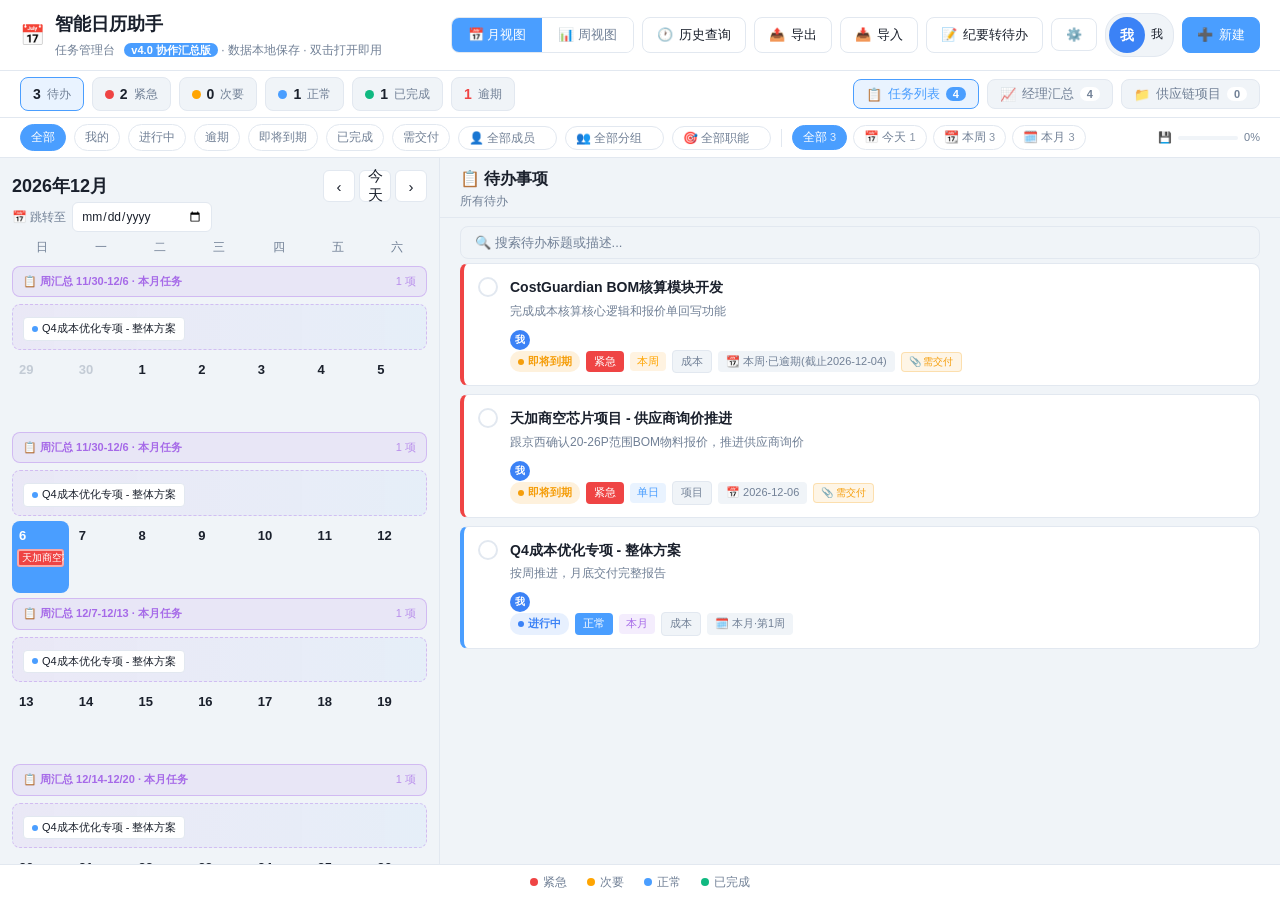
==== index.html @ a6bab7cd "deploy 20260922T053110Z" ====
<!DOCTYPE html>
<html lang="zh-CN">
<head>
<meta charset="UTF-8">
<meta name="viewport" content="width=device-width, initial-scale=1.0">
<title>智能日历助手</title>
<style>
*{margin:0;padding:0;box-sizing:border-box}
:root{
  --bg:#f0f4f8;--card:#ffffff;--border:#e2e8f0;--primary:#4a9eff;
  --text:#1a202c;--muted:#718096;
  --red:#ff4757;--yellow:#ffa502;--blue:#4a9eff;--green:#2ed573;
  --radius:8px;
}
html,body{height:100%;overflow:hidden}
body{
  font-family:-apple-system,BlinkMacSystemFont,"Segoe UI","PingFang SC","Microsoft YaHei",sans-serif;
  background:var(--bg);color:var(--text);font-size:14px;line-height:1.6;
  -webkit-font-smoothing:antialiased;
}
button{font-family:inherit;cursor:pointer;border:none;background:none;color:inherit}
input,textarea,select{font-family:inherit;font-size:14px}
::-webkit-scrollbar{width:8px;height:8px}
::-webkit-scrollbar-track{background:transparent}
::-webkit-scrollbar-thumb{background:#cbd5e0;border-radius:4px}
::-webkit-scrollbar-thumb:hover{background:#a0aec0}

/* ============ 布局 ============ */
#app{display:flex;flex-direction:column;height:100%}

/* 顶栏 */
.topbar{
  display:flex;align-items:center;justify-content:space-between;
  padding:10px 20px;background:var(--card);border-bottom:1px solid var(--border);
  flex-shrink:0;
}
.topbar-left{display:flex;align-items:center;gap:10px}
.logo{font-size:20px}
.topbar h1{font-size:18px;font-weight:600}
.topbar-sub{font-size:12px;color:var(--muted);margin-top:2px}
.topbar-actions{display:flex;gap:8px;align-items:center}
.btn{
  display:inline-flex;align-items:center;gap:6px;
  padding:8px 14px;border-radius:var(--radius);font-size:13px;font-weight:500;
  transition:all .15s;border:1px solid var(--border);background:var(--card);color:var(--text);
}
.btn:hover{border-color:var(--primary)}
.btn-primary{background:var(--primary);border-color:var(--primary);color:#fff}
.btn-primary:hover{background:#3a8eef}
.btn-danger{background:var(--red);border-color:var(--red);color:#fff}
.btn-danger:hover{background:#e63b4a}

.view-switch{display:flex;border:1px solid var(--border);border-radius:var(--radius);overflow:hidden}
.view-switch button{
  padding:8px 16px;font-size:13px;font-weight:500;
  background:var(--card);color:var(--muted);transition:all .15s;
}
.view-switch button:hover{color:var(--text)}
.view-switch button.active{background:var(--primary);color:#fff}

/* 统计面板 - 紧凑 */
.stats{
  display:flex;gap:8px;padding:6px 20px;background:var(--card);
  border-bottom:1px solid var(--border);flex-shrink:0;flex-wrap:wrap;align-items:center;
}
.stat-item{
  display:inline-flex;align-items:center;gap:6px;padding:5px 12px;
  border-radius:var(--radius);background:var(--bg);border:1px solid var(--border);
  font-size:13px;cursor:pointer;transition:all .15s;white-space:nowrap;
}
.stat-item:hover{border-color:var(--primary);background:rgba(74,158,255,.06)}
.stat-item.active{border-color:var(--primary);background:rgba(74,158,255,.12)}
.stat-dot{width:9px;height:9px;border-radius:50%;flex-shrink:0}
.stat-num{font-weight:700;font-size:14px}
.stat-label{color:var(--muted);font-size:12px}

/* 主体 */
.main{display:flex;flex:1;overflow:hidden}

/* 日历区域 */
.calendar-panel{
  width:440px;flex-shrink:0;padding:12px;
  border-right:1px solid var(--border);overflow-y:auto;
  display:flex;flex-direction:column;gap:10px;
}
.cal-header{display:flex;align-items:center;justify-content:space-between;gap:8px}
.cal-title{font-size:18px;font-weight:600}
.cal-nav{display:flex;gap:4px}
.cal-nav button{
  width:32px;height:32px;border-radius:6px;border:1px solid var(--border);
  background:var(--card);color:var(--text);font-size:15px;
  display:flex;align-items:center;justify-content:center;transition:all .15s;
}
.cal-nav button:hover{border-color:var(--primary);color:var(--primary)}
.cal-today-btn{
  padding:0 12px;height:32px;border-radius:6px;border:1px solid var(--border);
  background:var(--card);font-size:12px;color:var(--muted);transition:all .15s;
}
.cal-today-btn:hover{border-color:var(--primary);color:var(--primary)}
.cal-jump{display:flex;align-items:center;gap:6px}
.cal-jump-label{font-size:12px;color:var(--muted);white-space:nowrap}
.cal-jump input{
  width:140px;padding:6px 8px;border-radius:6px;border:1px solid var(--border);
  background:var(--card);color:var(--text);font-size:12px;
}
.cal-jump input:focus{outline:none;border-color:var(--primary)}

/* 月历 */
.cal-weekdays{display:grid;grid-template-columns:repeat(7,1fr);text-align:center}
.cal-weekday{padding:6px 0;font-size:12px;color:var(--muted);font-weight:500}
.cal-grid{display:grid;grid-template-columns:repeat(7,1fr);gap:3px}
.cal-day{
  min-height:72px;display:flex;flex-direction:column;
  border-radius:8px;cursor:pointer;transition:all .15s;
  font-size:13px;border:2px solid transparent;overflow:hidden;
  padding:3px;
}
.cal-day:hover{background:rgba(74,158,255,.08)}
.cal-day.today{background:var(--primary);color:#fff;font-weight:700}
.cal-day.selected{border-color:var(--primary)}
.cal-day.other-month{color:var(--muted);opacity:.35}
.cal-day-header{display:flex;align-items:center;justify-content:space-between;padding:0 2px 2px}
.cal-day-num{font-size:13px;font-weight:600}
.cal-day-todos{display:flex;flex-direction:column;gap:2px;overflow:hidden}
.cal-day-todo-item{
  display:flex;align-items:center;gap:3px;padding:1px 5px;
  border-radius:3px;font-size:10px;font-weight:500;color:#fff;
  white-space:nowrap;overflow:hidden;text-overflow:ellipsis;
  cursor:grab;transition:all .12s;
}
.cal-day-todo-item:hover{filter:brightness(1.1);transform:scale(1.02)}
.cal-day-todo-item.dragging{opacity:.4}
.cal-day-todo-item.selected{outline:2px solid #fff;outline-offset:-1px;box-shadow:0 0 0 2px var(--primary)}
.cal-day-todo-item.done{opacity:.65;text-decoration:line-through}
.cal-day-more{
  font-size:10px;color:var(--muted);padding:0 4px;
}
.cal-day:not(.other-month) .cal-day-todo-item{color:#fff}
.cal-day.today .cal-day-todo-item{box-shadow:inset 0 0 0 2px rgba(255,255,255,.55)}
.cal-day.today .cal-day-more{color:rgba(255,255,255,.8)}

/* 拖拽目标高亮 */
.cal-day.drag-over{background:rgba(74,158,255,.2);border-color:var(--primary)}
.week-day-row.drag-over{border-color:var(--primary);background:rgba(74,158,255,.1)}

.cal-legend{
  display:flex;justify-content:center;gap:14px;padding:6px 0;
  font-size:12px;color:var(--muted);flex-wrap:wrap;
}
.cal-legend span{display:flex;align-items:center;gap:4px}
.cal-legend i{width:8px;height:8px;border-radius:50%;display:inline-block}

/* 周视图 */
.week-grid{display:flex;flex-direction:column;gap:6px}
.week-day-row{
  display:flex;gap:8px;padding:8px 10px;border-radius:8px;
  border:1px solid var(--border);background:var(--card);cursor:pointer;
  transition:all .15s;
}
.week-day-row:hover{border-color:var(--primary)}
.week-day-row.today{border-color:var(--primary);background:rgba(74,158,255,.06)}
.week-day-row.selected{border-color:var(--primary);background:rgba(74,158,255,.1)}
.week-day-label{
  width:64px;flex-shrink:0;display:flex;flex-direction:column;align-items:center;
  justify-content:center;border-right:1px solid var(--border);padding-right:8px;
}
.week-day-name{font-size:12px;color:var(--muted)}
.week-day-num{font-size:20px;font-weight:700;margin-top:2px}
.week-day-row.today .week-day-num{color:var(--primary)}
.week-day-todos{flex:1;display:flex;flex-wrap:wrap;gap:4px;align-items:flex-start}
.week-todo-pill{
  display:inline-flex;align-items:center;gap:4px;padding:3px 8px;
  border-radius:4px;font-size:11px;font-weight:500;color:#fff;
  max-width:220px;overflow:hidden;text-overflow:ellipsis;white-space:nowrap;
  cursor:grab;transition:all .12s;
}
.week-todo-pill:hover{filter:brightness(1.1)}
.week-todo-pill.dragging{opacity:.4}
.week-todo-pill.selected{outline:2px solid var(--primary);outline-offset:2px}
.week-todo-pill.done{opacity:.65;text-decoration:line-through}
.week-day-empty{font-size:12px;color:var(--muted);opacity:.5}

/* 待办列表区域 */
.todo-panel{flex:1;display:flex;flex-direction:column;overflow:hidden;min-width:0}
.todo-header{
  display:flex;align-items:center;justify-content:space-between;
  padding:8px 20px 6px;border-bottom:1px solid var(--border);flex-shrink:0;
  flex-wrap:wrap;gap:6px;
}
.todo-header h2{font-size:16px;font-weight:600;margin:0}
.todo-header-sub{font-size:12px;color:var(--muted)}
.search-box{
  width:100%;padding:8px 14px;border-radius:var(--radius);
  background:var(--bg);border:1px solid var(--border);color:var(--text);
  font-size:13px;box-sizing:border-box;
}
.search-box:focus{outline:none;border-color:var(--primary);box-shadow:0 0 0 3px rgba(74,158,255,.12)}
.search-box::placeholder{color:var(--muted)}
.filters{display:flex;gap:6px;flex-wrap:wrap;margin-bottom:10px}
.filter-tag{
  padding:5px 12px;border-radius:9999px;font-size:12px;font-weight:500;
  border:1px solid var(--border);background:var(--card);color:var(--muted);
  transition:all .15s;white-space:nowrap;cursor:pointer;
}
.filter-tag:hover{border-color:var(--primary);color:var(--text)}
.filter-tag.active{background:var(--primary);border-color:var(--primary);color:#fff}
.filter-tag .count{margin-left:4px;opacity:.8}

.todo-list{flex:1;overflow-y:auto;padding:0 20px 16px;display:flex;flex-direction:column;gap:8px}
.todo-item{
  display:flex;align-items:flex-start;gap:12px;padding:12px 14px;
  border-radius:var(--radius);background:var(--card);
  border:1px solid var(--border);border-left-width:4px;
  transition:all .15s;cursor:pointer;
}
.todo-item:hover{border-color:var(--primary)}
.todo-item.highlighted{background:rgba(74,158,255,.08);border-color:var(--primary);box-shadow:0 2px 8px rgba(74,158,255,.15)}
.todo-item.done{opacity:.6}
.todo-item.done .todo-title{text-decoration:line-through;color:var(--muted)}
.todo-checkbox{
  width:20px;height:20px;border-radius:50%;border:2px solid var(--border);
  flex-shrink:0;margin-top:1px;display:flex;align-items:center;justify-content:center;
  transition:all .15s;cursor:pointer;
}
.todo-checkbox:hover{border-color:var(--primary)}
.todo-checkbox.checked{background:var(--green);border-color:var(--green)}
.todo-checkbox.checked::after{content:"✓";color:#fff;font-size:12px;font-weight:700}
.todo-content{flex:1;min-width:0}
.todo-title{font-weight:600;font-size:14px;margin-bottom:3px;word-break:break-word}
.todo-desc{font-size:12px;color:var(--muted);margin-bottom:6px;word-break:break-word}
.todo-meta{display:flex;flex-wrap:wrap;gap:6px;align-items:center}
.todo-tag{
  display:inline-flex;align-items:center;gap:3px;padding:2px 8px;
  border-radius:4px;font-size:11px;font-weight:500;
}
.todo-tag.priority{color:#fff}
.todo-tag.priority.red{background:var(--red)}
.todo-tag.priority.yellow{background:var(--yellow)}
.todo-tag.priority.blue{background:var(--blue)}
.todo-tag.priority.green{background:var(--green)}
.todo-tag.category{background:var(--bg);color:var(--muted);border:1px solid var(--border)}
.todo-tag.date{background:var(--bg);color:var(--muted)}
.todo-tag.overdue{background:rgba(255,71,87,.15);color:var(--red);border:1px solid rgba(255,71,87,.3)}
.todo-actions{display:flex;gap:4px;opacity:0;transition:opacity .15s}
.todo-item:hover .todo-actions{opacity:1}
.todo-actions button{
  width:28px;height:28px;border-radius:6px;display:flex;align-items:center;justify-content:center;
  border:1px solid var(--border);background:var(--bg);font-size:13px;transition:all .15s;
}
.todo-actions button:hover{border-color:var(--primary)}
.todo-actions button.del:hover{border-color:var(--red);color:var(--red)}

/* 详情展开 */
.todo-detail{
  display:none;margin-top:8px;padding:10px 12px;
  background:var(--bg);border-radius:6px;border:1px solid var(--border);
  font-size:12px;color:var(--text);
}
.todo-detail.show{display:block}
.todo-detail .detail-row{display:flex;gap:8px;margin-bottom:4px}
.todo-detail .detail-label{color:var(--muted);min-width:60px}
.todo-detail .detail-value{color:var(--text);font-weight:500}

/* 空状态 */
.empty-state{
  display:flex;flex-direction:column;align-items:center;justify-content:center;
  padding:60px 20px;color:var(--muted);text-align:center;
}
.empty-state .icon{font-size:48px;margin-bottom:12px;opacity:.5}

.bottom-legend{
  display:flex;justify-content:center;gap:20px;padding:8px;
  border-top:1px solid var(--border);background:var(--card);font-size:12px;
  color:var(--muted);flex-shrink:0;flex-wrap:wrap;
}
.bottom-legend span{display:flex;align-items:center;gap:5px}
.bottom-legend i{width:8px;height:8px;border-radius:50%;display:inline-block}

/* ============ 弹窗 ============ */
.modal-overlay{
  position:fixed;inset:0;background:rgba(15,25,35,.45);
  display:flex;align-items:center;justify-content:center;z-index:1000;
  opacity:0;pointer-events:none;transition:opacity .2s;
}
.modal-overlay.show{opacity:1;pointer-events:auto}
.modal{
  background:var(--card);border:1px solid var(--border);border-radius:12px;
  width:90%;max-width:480px;max-height:90vh;overflow-y:auto;
  transform:translateY(20px);transition:transform .2s;
}
.modal-overlay.show .modal{transform:translateY(0)}
.modal-header{
  display:flex;align-items:center;justify-content:space-between;
  padding:16px 20px;border-bottom:1px solid var(--border);
}
.modal-header h3{font-size:16px;font-weight:600}
.modal-close{
  width:30px;height:30px;border-radius:6px;font-size:18px;
  display:flex;align-items:center;justify-content:center;color:var(--muted);
}
.modal-close:hover{background:var(--bg);color:var(--text)}
.modal-body{padding:20px}
.form-group{margin-bottom:16px}
.form-group label{display:block;font-size:13px;font-weight:500;margin-bottom:6px;color:var(--muted)}
.form-input,.form-textarea,.form-select{
  width:100%;padding:10px 12px;border-radius:var(--radius);
  background:var(--bg);border:1px solid var(--border);color:var(--text);
}
.form-input:focus,.form-textarea:focus,.form-select:focus{outline:none;border-color:var(--primary)}
.form-textarea{resize:vertical;min-height:72px}
.priority-btns{display:grid;grid-template-columns:repeat(4,1fr);gap:8px}
.priority-btn{
  padding:10px;border-radius:var(--radius);border:2px solid var(--border);
  background:var(--bg);font-size:13px;font-weight:500;transition:all .15s;
  display:flex;align-items:center;justify-content:center;gap:5px;
}
.priority-btn .dot{width:10px;height:10px;border-radius:50%}
.priority-btn:hover{border-color:var(--muted)}
.priority-btn.selected{font-weight:600}
.priority-btn.selected[data-p="red"]{border-color:var(--red);background:rgba(255,71,87,.12)}
.priority-btn.selected[data-p="yellow"]{border-color:var(--yellow);background:rgba(255,165,2,.12)}
.priority-btn.selected[data-p="blue"]{border-color:var(--blue);background:rgba(74,158,255,.12)}
.priority-btn.selected[data-p="green"]{border-color:var(--green);background:rgba(46,213,115,.12)}
.modal-footer{
  display:flex;justify-content:flex-end;gap:10px;
  padding:16px 20px;border-top:1px solid var(--border);
}
.error-msg{color:var(--red);font-size:12px;margin-top:8px;display:none}
.error-msg.show{display:block}

.confirm-modal{max-width:360px}
.confirm-modal .modal-body{text-align:center;padding:24px 20px}
.confirm-icon{font-size:40px;margin-bottom:12px}
.confirm-text{font-size:14px;color:var(--text);margin-bottom:4px}
.confirm-sub{font-size:12px;color:var(--muted)}

/* 拖拽确认弹窗 */
.drag-confirm-modal{max-width:380px}
.drag-confirm-modal .modal-body{text-align:center;padding:24px 20px}
.drag-confirm-icon{font-size:40px;margin-bottom:12px}
.drag-confirm-text{font-size:15px;font-weight:500;margin-bottom:4px}
.drag-confirm-sub{font-size:12px;color:var(--muted);margin-bottom:12px}
.drag-confirm-tags{display:flex;justify-content:center;gap:6px;margin-bottom:12px;flex-wrap:wrap}
.drag-mode-indicator{
  display:inline-block;padding:2px 10px;border-radius:4px;font-size:12px;font-weight:600;
}
.drag-mode-indicator.forward{background:rgba(255,71,87,.15);color:var(--red)}
.drag-mode-indicator.backward{background:rgba(74,158,255,.15);color:var(--blue)}

.toast{
  position:fixed;bottom:30px;left:50%;transform:translateX(-50%) translateY(100px);
  padding:10px 20px;border-radius:var(--radius);background:var(--card);
  border:1px solid var(--border);color:var(--text);font-size:13px;
  z-index:2000;opacity:0;transition:all .3s;box-shadow:0 4px 12px rgba(0,0,0,.15);
}
.toast.show{opacity:1;transform:translateX(-50%) translateY(0)}

.import-options{display:flex;flex-direction:column;gap:10px;margin-top:16px}
.import-option{
  padding:14px;border-radius:var(--radius);border:2px solid var(--border);
  background:var(--bg);cursor:pointer;transition:all .15s;text-align:left;
}
.import-option:hover{border-color:var(--primary)}
.import-option.selected{border-color:var(--primary);background:rgba(74,158,255,.08)}
.import-option-title{font-weight:600;font-size:14px;margin-bottom:4px}
.import-option-desc{font-size:12px;color:var(--muted)}

.context-menu{
  position:fixed;z-index:3000;min-width:160px;
  background:var(--card);border:1px solid var(--border);border-radius:var(--radius);
  box-shadow:0 4px 16px rgba(0,0,0,.15);padding:4px;
  opacity:0;pointer-events:none;transform:scale(.95);transition:all .12s;
}
.context-menu.show{opacity:1;pointer-events:auto;transform:scale(1)}
.context-menu-item{
  display:flex;align-items:center;gap:8px;padding:8px 12px;
  border-radius:6px;font-size:13px;cursor:pointer;transition:background .12s;
}
.context-menu-item:hover{background:var(--bg)}
.context-menu-header{
  padding:6px 12px 8px;font-size:11px;color:var(--muted);
  border-bottom:1px solid var(--border);margin-bottom:4px;
}

.history-modal{max-width:720px}
.history-filters{display:flex;flex-wrap:wrap;gap:12px;margin-bottom:16px}
.history-field{display:flex;flex-direction:column;gap:4px}
.history-field label{font-size:12px;color:var(--muted);font-weight:500}
.history-field input,.history-field select{
  padding:8px 10px;border-radius:6px;border:1px solid var(--border);
  background:var(--bg);color:var(--text);font-size:13px;
}
.history-field input:focus,.history-field select:focus{outline:none;border-color:var(--primary)}
.history-summary{
  display:flex;align-items:center;gap:12px;padding:10px 14px;margin-bottom:12px;
  border-radius:var(--radius);background:var(--bg);font-size:13px;
}
.history-results{max-height:320px;overflow-y:auto;display:flex;flex-direction:column;gap:8px}
.history-result-item{
  display:flex;align-items:flex-start;gap:10px;padding:10px 12px;
  border-radius:6px;border:1px solid var(--border);border-left-width:3px;
  background:var(--card);
}
.history-result-item.done{opacity:.65}
.history-result-item .h-date{
  font-family:monospace;font-size:12px;color:var(--muted);white-space:nowrap;
  padding:2px 6px;background:var(--bg);border-radius:4px;
}
.history-result-item .h-title{font-size:13px;font-weight:500}
.history-result-item .h-tags{display:flex;gap:6px;margin-top:4px;flex-wrap:wrap}
.history-empty{text-align:center;padding:30px;color:var(--muted);font-size:13px}

/* 拖拽幽灵元素 */
.drag-ghost{
  position:fixed;pointer-events:none;z-index:5000;
  padding:4px 10px;border-radius:6px;font-size:12px;font-weight:500;color:#fff;
  transform:translate(-50%,-50%);box-shadow:0 4px 12px rgba(0,0,0,.25);
  max-width:200px;overflow:hidden;text-overflow:ellipsis;white-space:nowrap;
  opacity:.9;
}

/* ============ 响应式 ============ */
@media(max-width:1024px){
  .calendar-panel{width:380px}
}
@media(max-width:768px){
  .topbar{flex-wrap:wrap;gap:8px;padding:8px 14px}
  .topbar-sub{display:none}
  .topbar-actions .btn span{display:none}
  .topbar-actions .btn{padding:8px 10px}
  .stats{padding:6px 14px;gap:6px}
  .stat-item{padding:4px 8px;font-size:12px}
  .main{flex-direction:column}
  .calendar-panel{width:100%;border-right:none;border-bottom:1px solid var(--border);max-height:55vh}
  .todo-panel{flex:1;min-height:0}
  .todo-header{padding:10px 14px}
  .todo-list{padding:0 14px 14px}
  .bottom-legend{gap:12px}
  .week-day-label{width:52px}
  .week-day-num{font-size:16px}
  .cal-day{min-height:60px}
}

/* ============ 日期范围条 ============ */
.date-range-bar{display:flex;gap:6px;flex-wrap:wrap;margin-bottom:8px;padding:0 20px}
.range-tag{
  padding:5px 12px;border-radius:9999px;font-size:12px;font-weight:500;
  border:1px solid var(--border);background:var(--card);color:var(--muted);
  transition:all .15s;white-space:nowrap;cursor:pointer;
}
.range-tag:hover{border-color:var(--primary);color:var(--text)}
.range-tag.active{background:var(--primary);border-color:var(--primary);color:#fff}
.range-tag .count{margin-left:4px;opacity:.8}

/* ============ 日历单元格高亮圆点 ============ */
.cal-day.overdue{border-color:rgba(255,71,87,.55)}
.cal-day.overdue:not(.today){background:rgba(255,71,87,.06)}
.cal-day-num{position:relative;display:inline-flex;align-items:center;gap:3px}
.cal-day-num .dot-indicators{display:inline-flex;gap:2px;margin-left:2px}
.cal-day-num .dot-indicators i{width:5px;height:5px;border-radius:50%;display:inline-block}
.cal-day-num .dot-indicators i.dot-urgent{background:#fff}
.cal-day:not(.today) .cal-day-num .dot-indicators i.dot-urgent{background:var(--red)}
.cal-day:not(.today) .cal-day-num .dot-indicators i.dot-normal{background:var(--blue)}
.cal-day.today .cal-day-num .dot-indicators i.dot-normal{background:#fff}

/* 周视图行逾期高亮 */
.week-day-row.overdue{border-color:rgba(255,71,87,.5);background:rgba(255,71,87,.05)}

/* ============ 快捷日期按钮 ============ */
.quick-date-btns{display:flex;gap:6px;margin-top:8px;flex-wrap:wrap}
.quick-date-btn{
  padding:4px 10px;border-radius:6px;font-size:12px;font-weight:500;
  border:1px solid var(--border);background:var(--bg);color:var(--muted);
  cursor:pointer;transition:all .15s;
}
.quick-date-btn:hover{border-color:var(--primary);color:var(--text)}
.quick-date-btn.active{background:rgba(74,158,255,.12);border-color:var(--primary);color:var(--primary)}

/* ============ 作用域选择按钮 ============ */
.scope-btns{display:flex;gap:8px;margin-top:4px;flex-wrap:wrap}
.scope-btn{
  flex:1;min-width:80px;padding:8px 10px;border-radius:8px;font-size:12px;font-weight:500;
  border:1px solid var(--border);background:var(--bg);color:var(--muted);
  cursor:pointer;transition:all .15s;text-align:center;
}
.scope-btn:hover{border-color:var(--primary);color:var(--text)}
.scope-btn.active{background:rgba(74,158,255,.12);border-color:var(--primary);color:var(--primary)}
.scope-btn .scope-icon{font-size:16px;display:block;margin-bottom:2px}
.scope-btn .scope-hint{font-size:10px;opacity:.75;margin-top:2px;display:block;font-weight:400}

/* 作用域标签（在待办项 meta 中显示） */
.scope-badge{
  display:inline-flex;align-items:center;gap:3px;padding:1px 7px;border-radius:4px;
  font-size:11px;font-weight:500;
}
.scope-badge.scope-day{background:rgba(74,158,255,.12);color:var(--blue)}
.scope-badge.scope-week{background:rgba(255,159,10,.12);color:var(--yellow)}
.scope-badge.scope-month{background:rgba(166,106,232,.12);color:#a66ae8}
.scope-badge.overdue-badge{background:rgba(255,71,87,.12);color:var(--red)}

/* ============ 周度任务汇总栏 ============ */
.week-summary-row{
  grid-column:1/-1;padding:8px 10px;border-radius:8px;
  background:linear-gradient(90deg,rgba(166,106,232,.08),rgba(74,158,255,.06));
  border:1px dashed rgba(166,106,232,.35);margin:2px 0;
}
.week-summary-row.ws-header{
  display:flex;align-items:center;justify-content:space-between;
  padding:6px 10px;background:rgba(166,106,232,.1);border-style:solid;
}
.week-summary-row .ws-title{font-size:11px;font-weight:600;color:#a66ae8}
.week-summary-row .ws-tasks{display:flex;gap:6px;flex-wrap:wrap;margin-top:4px}
.week-summary-row .ws-pill{
  display:inline-flex;align-items:center;gap:4px;padding:2px 8px;border-radius:4px;
  font-size:11px;background:var(--card);border:1px solid var(--border);cursor:pointer;
  transition:all .15s;max-width:200px;
}
.week-summary-row .ws-pill:hover{border-color:var(--primary)}
.week-summary-row .ws-pill .p-dot{width:6px;height:6px;border-radius:50%;flex-shrink:0}
.week-summary-row .ws-pill .p-text{white-space:nowrap;overflow:hidden;text-overflow:ellipsis}
.week-summary-row .ws-empty{font-size:11px;color:var(--muted)}

/* 周视图中的月度任务汇总块 */
.week-month-summary{
  margin-top:8px;padding:10px 12px;border-radius:8px;
  background:linear-gradient(90deg,rgba(166,106,232,.08),rgba(74,158,255,.06));
  border:1px dashed rgba(166,106,232,.35);
}
.week-month-summary .wms-title{font-size:12px;font-weight:600;color:#a66ae8;margin-bottom:6px}
.week-month-summary .wms-tasks{display:flex;gap:6px;flex-wrap:wrap}
.week-month-summary .wms-pill{
  display:inline-flex;align-items:center;gap:4px;padding:4px 10px;border-radius:6px;
  font-size:12px;background:var(--card);border:1px solid var(--border);cursor:pointer;
  transition:all .15s;
}
.week-month-summary .wms-pill:hover{border-color:var(--primary)}
.week-month-summary .wms-pill .p-dot{width:7px;height:7px;border-radius:50%;flex-shrink:0}
.week-month-summary .wms-empty{font-size:12px;color:var(--muted)}

/* ============ 纪要转待办弹窗 ============ */
.minutes-modal{max-width:640px}
.minutes-textarea{width:100%;min-height:200px;padding:12px;border-radius:var(--radius);
  background:var(--bg);border:1px solid var(--border);color:var(--text);
  font-family:inherit;font-size:13px;resize:vertical;line-height:1.6}
.minutes-textarea:focus{outline:none;border-color:var(--primary)}
.minutes-upload{
  display:flex;align-items:center;gap:8px;margin-top:8px;
  padding:10px;border-radius:var(--radius);border:1px dashed var(--border);
  background:var(--bg);font-size:12px;color:var(--muted);cursor:pointer;
  transition:all .15s;
}
.minutes-upload:hover{border-color:var(--primary);color:var(--text)}
.minutes-tips{font-size:12px;color:var(--muted);margin-top:8px;line-height:1.6}
.minutes-tips b{color:var(--text);font-weight:500}

/* ============ 纪要预览弹窗 ============ */
.preview-modal{max-width:720px}
.preview-list{max-height:420px;overflow-y:auto;display:flex;flex-direction:column;gap:8px;margin-top:12px}
.preview-item{
  display:flex;gap:10px;padding:10px 12px;border-radius:8px;
  border:1px solid var(--border);background:var(--bg);
}
.preview-item.checked{border-color:var(--primary);background:rgba(74,158,255,.05)}
.preview-check{margin-top:2px}
.preview-check input{width:16px;height:16px;cursor:pointer}
.preview-fields{flex:1;display:flex;flex-direction:column;gap:6px;min-width:0}
.preview-title-row{display:flex;gap:6px;align-items:center}
.preview-title-input{flex:1;padding:6px 10px;border-radius:6px;border:1px solid var(--border);
  background:var(--card);color:var(--text);font-size:13px;font-weight:500}
.preview-title-input:focus{outline:none;border-color:var(--primary)}
.preview-meta-row{display:flex;gap:6px;flex-wrap:wrap;align-items:center}
.preview-date-input,.preview-priority-select{
  padding:5px 8px;border-radius:6px;border:1px solid var(--border);
  background:var(--card);color:var(--text);font-size:12px;
}
.preview-date-input:focus,.preview-priority-select:focus{outline:none;border-color:var(--primary)}
.preview-desc-input{
  width:100%;padding:6px 10px;border-radius:6px;border:1px solid var(--border);
  background:var(--card);color:var(--text);font-size:12px;resize:vertical;min-height:40px;
}
.preview-item .del-btn{
  width:24px;height:24px;border-radius:4px;border:none;background:transparent;
  color:var(--muted);cursor:pointer;font-size:14px;
}
.preview-item .del-btn:hover{color:var(--red)}
.preview-summary{font-size:13px;color:var(--muted);margin-top:8px}

@media(max-width:768px){
  .date-range-bar{padding:0 14px}
  .minutes-modal,.preview-modal{max-width:95%}
}

/* ===== v4.0 协作汇总版扩展样式 ===== */
:root{
  --green:#10b981;--orange:#f59e0b;--red:#ef4444;--purple:#8b5cf6;--pink:#ec4899;--cyan:#06b6d4;
  --done:#10b981;--inprogress:#3b82f6;--overdue:#ef4444;--duesoon:#f59e0b;
}

/* Topbar 增强 */
.topbar-sub .ver-chip{background:var(--primary);color:#fff;font-size:11px;padding:1px 7px;border-radius:10px;margin-left:6px;font-weight:600}
.topbar-user-chip{display:inline-flex;align-items:center;gap:6px;padding:3px 10px 3px 3px;border-radius:20px;background:var(--bg);border:1px solid var(--border);cursor:pointer;font-size:12px;color:var(--text);transition:all .15s}
.topbar-user-chip:hover{border-color:var(--primary);background:var(--primary-bg)}
.avatar{width:24px;height:24px;border-radius:50%;display:inline-flex;align-items:center;justify-content:center;color:#fff;font-size:11px;font-weight:600;flex-shrink:0}
.avatar.lg{width:36px;height:36px;font-size:14px}
.avatar.sm{width:20px;height:20px;font-size:10px}
.avatar-stack{display:inline-flex}
.avatar-stack .avatar{margin-left:-6px;border:2px solid var(--card)}
.avatar-stack .avatar:first-child{margin-left:0}

/* 状态徽标 */
.status-badge{display:inline-flex;align-items:center;gap:4px;padding:2px 8px;border-radius:10px;font-size:11px;font-weight:600;white-space:nowrap}
.status-badge::before{content:'';width:6px;height:6px;border-radius:50%;background:currentColor}
.status-badge.done{color:var(--done);background:rgba(16,185,129,.12)}
.status-badge.inprogress{color:var(--inprogress);background:rgba(59,130,246,.12)}
.status-badge.overdue{color:var(--overdue);background:rgba(239,68,68,.12)}
.status-badge.duesoon{color:var(--duesoon);background:rgba(245,158,11,.14)}
.tag{display:inline-flex;align-items:center;gap:3px;padding:1px 7px;border-radius:4px;font-size:10px;font-weight:500;background:var(--bg);color:var(--muted);border:1px solid var(--border)}
.tag.deliver{background:rgba(245,158,11,.1);color:var(--orange);border-color:rgba(245,158,11,.25)}
.tag.notify{background:rgba(139,92,246,.1);color:var(--purple);border-color:rgba(139,92,246,.25)}

/* 视图切换栏 */
.view-switcher{display:none !important}
.view-tab{padding:8px 14px;border:none;background:transparent;color:var(--muted);font-size:13px;font-weight:500;cursor:pointer;border-radius:8px 8px 0 0;border-bottom:2px solid transparent;display:inline-flex;align-items:center;gap:6px;transition:all .15s}
.view-tab:hover{color:var(--text);background:var(--bg)}
.view-tab.active{color:var(--primary);border-bottom-color:var(--primary);background:var(--primary-bg)}
.view-tab .count{background:var(--bg);color:var(--muted);font-size:11px;padding:0 6px;border-radius:8px;min-width:18px;text-align:center}
.view-tab.active .count{background:var(--primary);color:#fff}

.stat-spacer{flex:1;min-width:8px}
.stat-view-item{
  display:inline-flex;align-items:center;gap:6px;padding:5px 12px;
  border-radius:var(--radius);background:var(--bg);border:1px solid var(--border);
  font-size:13px;cursor:pointer;transition:all .15s;color:var(--muted);white-space:nowrap;
}
.stat-view-item:hover{border-color:var(--primary);color:var(--primary);background:rgba(74,158,255,.06)}
.stat-view-item.active{border-color:var(--primary);background:rgba(74,158,255,.12);color:var(--primary)}
.stat-view-item .count{background:var(--card);color:var(--muted);font-size:11px;padding:1px 7px;border-radius:10px;min-width:20px;text-align:center;font-weight:600}
.stat-view-item.active .count{background:var(--primary);color:#fff}

/* 筛选条 */
.filter-bar{padding:6px 20px;display:flex;gap:8px;align-items:center;flex-wrap:wrap;background:var(--card);border-bottom:1px solid var(--border)}
.quick-tag{padding:4px 10px;border-radius:14px;border:1px solid var(--border);background:var(--card);color:var(--muted);font-size:12px;cursor:pointer;transition:all .15s;white-space:nowrap}
.quick-tag:hover{border-color:var(--primary);color:var(--primary)}
.quick-tag.active{background:var(--primary);color:#fff;border-color:var(--primary)}
.filter-spacer{flex:1}
.filter-divider{width:1px;height:18px;background:var(--border);margin:0 2px;align-self:center}
.inline-filters,.inline-ranges{display:inline-flex;gap:6px;flex-wrap:wrap;align-items:center}
.inline-filters .filter-tag,.inline-ranges .range-tag{
  padding:3px 10px;border-radius:14px;font-size:12px;font-weight:500;
  border:1px solid var(--border);background:var(--card);color:var(--muted);
  transition:all .15s;white-space:nowrap;cursor:pointer;margin:0;
}
.inline-filters .filter-tag:hover,.inline-ranges .range-tag:hover{border-color:var(--primary);color:var(--primary)}
.inline-filters .filter-tag.active,.inline-ranges .range-tag.active{background:var(--primary);border-color:var(--primary);color:#fff}
.inline-filters .filter-tag .count,.inline-ranges .range-tag .count{margin-left:3px;opacity:.85;font-size:11px}
.storage-bar{display:inline-flex;align-items:center;gap:6px;font-size:11px;color:var(--muted)}
.storage-bar .bar{width:60px;height:4px;border-radius:2px;background:var(--bg);overflow:hidden}
.storage-bar .bar-fill{height:100%;background:var(--green);border-radius:2px;transition:width .3s}
.storage-bar .bar-fill.warn{background:var(--orange)}
.storage-bar .bar-fill.danger{background:var(--red)}

/* @提及下拉框 */
.mention-dropdown{position:absolute;z-index:200;background:var(--card);border:1px solid var(--border);border-radius:10px;box-shadow:0 8px 24px rgba(0,0,0,.15);min-width:220px;max-height:280px;overflow-y:auto;padding:6px}
.mention-item{display:flex;align-items:center;gap:8px;padding:7px 10px;border-radius:6px;cursor:pointer;font-size:13px;transition:background .1s}
.mention-item:hover,.mention-item.active{background:var(--primary-bg)}
.mention-item .meta{font-size:11px;color:var(--muted);margin-left:auto}
.mention-section{font-size:10px;color:var(--muted);padding:6px 10px 3px;text-transform:uppercase;letter-spacing:.5px;font-weight:600}
.mention-chip{display:inline-flex;align-items:center;gap:3px;padding:1px 3px 1px 2px;margin:0 1px;border-radius:4px;background:var(--primary-bg);color:var(--primary);font-size:inherit;font-weight:500;vertical-align:baseline;cursor:default;user-select:none}
.mention-chip .avatar{width:16px;height:16px;font-size:9px}
.mention-chip.all{background:rgba(239,68,68,.12);color:var(--red)}

/* 任务编辑器增强 */
.editor-field{margin-bottom:14px}
.editor-field label{display:block;font-size:12px;font-weight:600;color:var(--muted);margin-bottom:6px}
.editor-field label .req{color:var(--red);margin-left:2px}
.assignee-picker{position:relative}
.assignee-picker-trigger{min-height:34px;padding:4px 8px;border:1px solid var(--border);border-radius:8px;background:var(--card);display:flex;flex-wrap:wrap;gap:4px;align-items:center;cursor:text;transition:border-color .15s}
.assignee-picker-trigger:hover{border-color:var(--primary)}
.assignee-picker-trigger input{border:none;outline:none;flex:1;min-width:80px;background:transparent;color:var(--text);font-size:13px;padding:2px 0}
.assignee-chip{display:inline-flex;align-items:center;gap:4px;padding:1px 6px 1px 2px;border-radius:12px;background:var(--primary-bg);font-size:11px;color:var(--primary)}
.assignee-chip .rm{cursor:pointer;opacity:.6;font-size:13px;line-height:1}
.assignee-chip .rm:hover{opacity:1}
.picker-dropdown{position:absolute;top:100%;left:0;right:0;margin-top:4px;background:var(--card);border:1px solid var(--border);border-radius:8px;box-shadow:0 6px 18px rgba(0,0,0,.12);z-index:10;max-height:200px;overflow-y:auto;padding:4px;display:none}
.picker-dropdown.show{display:block}
.picker-opt{display:flex;align-items:center;gap:8px;padding:6px 8px;border-radius:6px;cursor:pointer;font-size:13px}
.picker-opt:hover{background:var(--primary-bg)}
.picker-opt.selected{background:var(--primary-bg);color:var(--primary)}
.picker-opt .meta{font-size:11px;color:var(--muted);margin-left:auto}
.checkbox-row{display:flex;align-items:center;gap:8px;font-size:13px;color:var(--text);cursor:pointer;padding:6px 0}
.checkbox-row input{width:16px;height:16px;accent-color:var(--primary);cursor:pointer}
.push-master-switch{background:linear-gradient(135deg,rgba(74,158,255,.06),rgba(74,158,255,.02));border:1px solid var(--border);border-radius:var(--radius);padding:12px 14px}
.switch-row{display:flex;align-items:center;gap:12px;cursor:pointer}
.switch-row input[type=checkbox]{display:none}
.switch-track{position:relative;display:inline-block;width:44px;height:24px;background:#cbd5e1;border-radius:9999px;flex-shrink:0;transition:background .2s}
.switch-thumb{position:absolute;top:2px;left:2px;width:20px;height:20px;background:#fff;border-radius:50%;box-shadow:0 1px 3px rgba(0,0,0,.2);transition:transform .2s}
.switch-row input:checked + .switch-track{background:var(--primary)}
.switch-row input:checked + .switch-track .switch-thumb{transform:translateX(20px)}
.switch-label{display:flex;flex-direction:column;gap:2px}
.switch-label strong{font-size:14px;color:var(--text)}
.switch-label .hint{font-size:12px;color:var(--muted);line-height:1.5}

/* ============ 项目管理模块 ============ */
.projects-view{display:none;padding:0;background:var(--bg);flex-direction:column;overflow:hidden}
.projects-view.show{display:flex}
.projects-toolbar{display:flex;align-items:center;gap:10px;padding:14px 18px;background:var(--card);border-bottom:1px solid var(--border);flex-wrap:wrap}
.projects-toolbar h2{margin:0;font-size:16px;font-weight:600;color:var(--text)}
.projects-toolbar .spacer{flex:1}
.project-filters{display:flex;gap:6px;flex-wrap:wrap}
.project-filter-tag{padding:5px 12px;border-radius:16px;border:1px solid var(--border);background:var(--card);color:var(--muted);font-size:12px;cursor:pointer;transition:.15s}
.project-filter-tag.active{background:var(--primary);color:#fff;border-color:var(--primary)}

.projects-grid{display:grid;grid-template-columns:repeat(auto-fill,minmax(320px,1fr));gap:14px;padding:18px}
.project-card{background:var(--card);border:1px solid var(--border);border-radius:var(--radius);padding:16px;cursor:pointer;transition:all .2s;position:relative;overflow:hidden}
.project-card:hover{box-shadow:0 4px 14px rgba(0,0,0,.08);transform:translateY(-2px);border-color:var(--primary)}
.project-card::before{content:'';position:absolute;left:0;top:0;bottom:0;width:4px}
.project-card.stage-opportunity::before{background:#94a3b8}
.project-card.stage-req::before{background:#60a5fa}
.project-card.stage-cost::before{background:#f59e0b}
.project-card.stage-kickoff::before{background:#8b5cf6}
.project-card.stage-dev::before{background:var(--primary)}
.project-card.stage-pilot::before{background:#f97316}
.project-card.stage-launch::before{background:var(--green)}
.project-card.stage-archived::before{background:var(--muted)}
.project-card .pc-top{display:flex;justify-content:space-between;align-items:flex-start;margin-bottom:8px}
.project-card .pc-code{font-size:11px;color:var(--muted);font-family:monospace}
.project-card .pc-name{font-size:15px;font-weight:600;color:var(--text);margin:4px 0 6px}
.project-card .pc-meta{display:flex;flex-wrap:wrap;gap:6px;margin-bottom:10px}
.project-card .pc-meta span{font-size:11px;padding:2px 8px;border-radius:10px;background:var(--bg);color:var(--muted)}
.project-card .pc-stage-tag{font-size:11px;padding:2px 10px;border-radius:10px;font-weight:500}
.pc-stage-tag.s-opportunity{background:#f1f5f9;color:#64748b}
.pc-stage-tag.s-req{background:#dbeafe;color:#2563eb}
.pc-stage-tag.s-cost{background:#fef3c7;color:#d97706}
.pc-stage-tag.s-kickoff{background:#ede9fe;color:#7c3aed}
.pc-stage-tag.s-dev{background:#e0f2fe;color:#0284c7}
.pc-stage-tag.s-pilot{background:#ffedd5;color:#ea580c}
.pc-stage-tag.s-launch{background:#dcfce7;color:#16a34a}
.pc-stage-tag.s-archived{background:#f3f4f6;color:#6b7280}
.project-card .pc-progress{margin:10px 0 6px}
.project-card .pc-progress-bar{height:6px;background:var(--bg);border-radius:3px;overflow:hidden}
.project-card .pc-progress-fill{height:100%;background:var(--primary);border-radius:3px;transition:width .3s}
.project-card .pc-footer{display:flex;justify-content:space-between;align-items:center;font-size:11px;color:var(--muted);margin-top:8px}
.project-card .pc-avatars{display:flex}
.project-card .pc-avatars .av{width:22px;height:22px;border-radius:50%;display:flex;align-items:center;justify-content:center;color:#fff;font-size:10px;font-weight:600;margin-left:-6px;border:2px solid var(--card);background:var(--primary)}
.project-card .pc-avatars .av:first-child{margin-left:0}
.project-card .pc-risk{font-size:11px;padding:2px 6px;border-radius:4px;font-weight:500}
.pc-risk.risk-ok{background:#dcfce7;color:#16a34a}
.pc-risk.risk-warn{background:#fef3c7;color:#d97706}
.pc-risk.risk-delay{background:#fee2e2;color:#dc2626}
.project-empty{text-align:center;padding:60px 20px;color:var(--muted)}
.project-empty .icon{font-size:48px;margin-bottom:12px;opacity:.5}

.project-detail{padding:18px;max-width:1200px;margin:0 auto}
.pd-back{display:inline-flex;align-items:center;gap:6px;color:var(--muted);font-size:13px;cursor:pointer;margin-bottom:12px;padding:6px 10px;border-radius:8px;border:1px solid transparent}
.pd-back:hover{background:var(--bg);color:var(--text)}
.pd-header{background:var(--card);border-radius:var(--radius);padding:20px;border:1px solid var(--border);margin-bottom:16px}
.pd-title-row{display:flex;align-items:flex-start;gap:14px;margin-bottom:10px;flex-wrap:wrap}
.pd-title{font-size:20px;font-weight:700;color:var(--text);margin:0}
.pd-code{font-size:12px;color:var(--muted);font-family:monospace;background:var(--bg);padding:4px 10px;border-radius:6px}
.pd-stage-badge{font-size:12px;padding:4px 12px;border-radius:12px;font-weight:500}
.pd-actions{margin-left:auto;display:flex;gap:8px}
.pd-info-grid{display:grid;grid-template-columns:repeat(auto-fill,minmax(180px,1fr));gap:12px;margin-top:14px}
.pd-info-cell .label{font-size:11px;color:var(--muted);margin-bottom:3px}
.pd-info-cell .value{font-size:13px;color:var(--text);font-weight:500}
.pd-desc{margin-top:12px;padding:10px 12px;background:var(--bg);border-radius:8px;font-size:13px;color:var(--text);line-height:1.6;white-space:pre-wrap}

.timeline-section{background:var(--card);border-radius:var(--radius);padding:20px;border:1px solid var(--border);margin-bottom:16px;overflow-x:auto}
.timeline-section h3{margin:0 0 14px;font-size:14px;font-weight:600;color:var(--text)}
.timeline-wrap{min-width:760px;position:relative}
.timeline-ruler{display:grid;grid-template-columns:120px 1fr;margin-bottom:6px;font-size:11px;color:var(--muted)}
.timeline-ruler .ruler-scale{position:relative;height:18px;border-bottom:1px solid var(--border)}
.timeline-ruler .ruler-tick{position:absolute;top:0;bottom:0;border-left:1px dashed var(--border);padding-left:4px;white-space:nowrap}
.swimlane{display:grid;grid-template-columns:120px 1fr;margin-bottom:4px;min-height:48px;align-items:stretch}
.swimlane-label{font-size:12px;color:var(--muted);padding:8px 10px 8px 0;display:flex;align-items:center;gap:6px;flex-direction:column;justify-content:center;text-align:center;border-right:2px solid var(--border)}
.swimlane-label strong{font-size:12px;color:var(--text);font-weight:600}
.swimlane-label .owner-hint{font-size:10px;color:var(--muted);text-align:center;line-height:1.3}
.swimlane-track{position:relative;min-height:48px;background:repeating-linear-gradient(to right,transparent 0,transparent 69px,var(--border) 69px,var(--border) 70px);padding:6px 0}
.ms-bar{position:absolute;top:6px;bottom:6px;border-radius:8px;padding:6px 10px;cursor:pointer;display:flex;flex-direction:column;justify-content:center;font-size:11px;color:#fff;overflow:hidden;transition:all .15s;box-shadow:0 1px 3px rgba(0,0,0,.1);min-width:60px}
.ms-bar:hover{transform:translateY(-1px);box-shadow:0 3px 8px rgba(0,0,0,.15);z-index:2}
.ms-bar.status-pending{background:#cbd5e1;color:#475569}
.ms-bar.status-active{background:linear-gradient(135deg,var(--primary),#60a5fa)}
.ms-bar.status-done{background:var(--green)}
.ms-bar.status-delayed{background:var(--yellow);color:#78350f}
.ms-bar.status-blocked{background:#ef4444}
.ms-bar .ms-name{font-weight:600;white-space:nowrap;overflow:hidden;text-overflow:ellipsis}
.ms-bar .ms-meta{font-size:10px;opacity:.85;display:flex;gap:6px;align-items:center;margin-top:1px}
.ms-bar .ms-av{width:16px;height:16px;border-radius:50%;background:rgba(255,255,255,.3);display:inline-flex;align-items:center;justify-content:center;font-size:9px;font-weight:700;color:#fff}
.quality-lane{margin-top:14px;padding-top:14px;border-top:1px dashed var(--border)}
.quality-lane h4{margin:0 0 10px;font-size:12px;color:var(--muted);font-weight:500;display:flex;align-items:center;gap:6px}
.qg-chips{display:flex;flex-wrap:wrap;gap:8px}
.qg-chip{padding:8px 14px;border-radius:10px;border:1px solid var(--border);background:var(--bg);cursor:pointer;font-size:12px;display:flex;flex-direction:column;gap:3px;min-width:110px;transition:.15s}
.qg-chip:hover{border-color:var(--primary)}
.qg-chip.status-pending{opacity:.6}
.qg-chip.status-active{border-color:var(--primary);background:#eff6ff}
.qg-chip.status-done{background:#dcfce7;border-color:#86efac;color:#166534}
.qg-chip.status-blocked{background:#fee2e2;border-color:#fca5a5;color:#991b1b}
.qg-chip .qg-name{font-weight:600;font-size:12px}
.qg-chip .qg-owner{font-size:10px;color:var(--muted)}
.qg-chip .qg-status{font-size:10px}

.pd-section-title{font-size:14px;font-weight:600;color:var(--text);margin:18px 0 10px;display:flex;align-items:center;gap:8px}

/* 新建项目/节点表单 */
.form-row{display:grid;grid-template-columns:1fr 1fr;gap:12px}
.form-group{margin-bottom:12px}
.form-group label{display:block;font-size:12px;color:var(--muted);margin-bottom:5px;font-weight:500}
.form-group label .req{color:#ef4444;margin-left:2px}
.form-input,.form-textarea,.form-select{width:100%;padding:8px 10px;border:1px solid var(--border);border-radius:8px;background:var(--card);color:var(--text);font-size:13px;font-family:inherit;box-sizing:border-box}
.form-input:focus,.form-textarea:focus,.form-select:focus{outline:none;border-color:var(--primary);box-shadow:0 0 0 3px rgba(59,130,246,.15)}
.form-textarea{min-height:64px;resize:vertical}
.assignee-picker{display:flex;flex-wrap:wrap;gap:6px;padding:8px;border:1px solid var(--border);border-radius:8px;background:var(--card);min-height:40px;max-height:160px;overflow-y:auto}
.assignee-pick-chip{padding:4px 10px;border-radius:14px;border:1px solid var(--border);background:var(--bg);font-size:12px;cursor:pointer;display:flex;align-items:center;gap:5px;transition:.1s}
.assignee-pick-chip:hover{border-color:var(--primary)}
.assignee-pick-chip.selected{background:var(--primary);color:#fff;border-color:var(--primary)}
.assignee-pick-chip .pick-av{width:18px;height:18px;border-radius:50%;display:inline-flex;align-items:center;justify-content:center;color:#fff;font-size:9px;font-weight:700}

/* 推送确认弹窗 */
.push-confirm-body{padding:4px 0}
.push-warn{background:#fef3c7;color:#92400e;padding:10px 12px;border-radius:8px;font-size:12px;margin-bottom:12px;display:flex;gap:8px;align-items:flex-start}
.push-confirm-list{display:flex;flex-direction:column;gap:8px;margin:10px 0}
.push-confirm-item{display:flex;align-items:center;gap:10px;padding:10px 12px;background:var(--bg);border-radius:8px;font-size:13px}
.push-confirm-item .pc-av{width:28px;height:28px;border-radius:50%;display:flex;align-items:center;justify-content:center;color:#fff;font-size:12px;font-weight:600;flex-shrink:0}
.push-confirm-item .pc-info{flex:1}
.push-confirm-item .pc-info .pc-name{font-weight:500;color:var(--text)}
.push-confirm-item .pc-info .pc-task{font-size:11px;color:var(--muted);margin-top:2px}
.push-dontask{display:flex;align-items:center;gap:8px;font-size:12px;color:var(--muted);margin-top:10px}

.editor-row{display:grid;grid-template-columns:1fr 1fr;gap:12px}

/* 附件 dropzone */
.dropzone{border:2px dashed var(--border);border-radius:10px;padding:18px;text-align:center;color:var(--muted);font-size:12px;cursor:pointer;transition:all .15s;background:var(--bg)}
.dropzone:hover,.dropzone.dragover{border-color:var(--primary);color:var(--primary);background:var(--primary-bg)}
.dropzone .icon{font-size:24px;margin-bottom:4px}
.att-list{display:flex;flex-direction:column;gap:6px;margin-top:8px}
.att-item{display:flex;align-items:center;gap:8px;padding:8px 10px;border:1px solid var(--border);border-radius:8px;background:var(--card);font-size:12px}
.att-item .att-icon{font-size:20px;width:24px;text-align:center}
.att-item .att-name{flex:1;min-width:0;overflow:hidden;text-overflow:ellipsis;white-space:nowrap;color:var(--text)}
.att-item .att-size{color:var(--muted);font-size:11px;flex-shrink:0}
.att-item .att-rm{background:none;border:none;color:var(--muted);cursor:pointer;font-size:14px;padding:2px 6px;border-radius:4px}
.att-item .att-rm:hover{color:var(--red);background:rgba(239,68,68,.1)}
.att-thumbs{display:grid;grid-template-columns:repeat(auto-fill,minmax(70px,1fr));gap:6px;margin-top:8px}
.att-thumb{position:relative;aspect-ratio:1;border-radius:8px;overflow:hidden;border:1px solid var(--border);cursor:pointer}
.att-thumb img{width:100%;height:100%;object-fit:cover}
.att-thumb .att-thumb-rm{position:absolute;top:2px;right:2px;width:20px;height:20px;border-radius:50%;background:rgba(0,0,0,.6);color:#fff;border:none;font-size:12px;cursor:pointer;display:flex;align-items:center;justify-content:center;opacity:0;transition:opacity .15s}
.att-thumb:hover .att-thumb-rm{opacity:1}

/* 待办列表增强 */
.todo-card .todo-assignees{display:flex;align-items:center;gap:4px;margin-top:6px}
.todo-card .todo-meta-row{display:flex;gap:6px;align-items:center;flex-wrap:wrap;margin-top:6px}
.todo-card .att-preview{display:flex;gap:4px;align-items:center;font-size:11px;color:var(--orange)}
.todo-card .att-preview .att-icon{font-size:14px}
.detail-att-list{display:flex;flex-direction:column;gap:6px;margin:8px 0}
.detail-att-link{display:flex;align-items:center;gap:8px;padding:8px 10px;border:1px solid var(--border);border-radius:8px;color:var(--text);text-decoration:none;font-size:13px;transition:all .15s}
.detail-att-link:hover{background:var(--bg);border-color:var(--primary);color:var(--primary)}
.detail-att-link .att-icon{font-size:20px;width:24px;text-align:center}
.detail-att-link .att-name{flex:1;min-width:0;overflow:hidden;text-overflow:ellipsis;white-space:nowrap}
.detail-att-link .att-size{color:var(--muted);font-size:11px}
.detail-att-thumbs{display:grid;grid-template-columns:repeat(auto-fill,minmax(100px,1fr));gap:8px;margin:10px 0}
.detail-att-thumbs .thumb{aspect-ratio:1;border-radius:8px;overflow:hidden;cursor:pointer;border:1px solid var(--border)}
.detail-att-thumbs .thumb img{width:100%;height:100%;object-fit:cover;transition:transform .2s}
.detail-att-thumbs .thumb:hover img{transform:scale(1.05)}

/* 设置模态框 */
.settings-modal{max-width:820px;width:92%}
.settings-body{display:flex;padding:0 !important;max-height:70vh;overflow:hidden}
.settings-tabs{width:180px;border-right:1px solid var(--border);padding:16px 10px;flex-shrink:0;background:var(--bg)}
.settings-tab{display:flex;align-items:center;gap:8px;padding:10px 12px;border-radius:8px;border:none;background:transparent;color:var(--muted);font-size:13px;cursor:pointer;width:100%;text-align:left;transition:all .15s;margin-bottom:2px}
.settings-tab:hover{background:var(--card);color:var(--text)}
.settings-tab.active{background:var(--primary);color:#fff}
.settings-panel{flex:1;padding:20px 24px;overflow-y:auto}
.settings-section{margin-bottom:24px}
.settings-section h4{font-size:14px;font-weight:600;margin:0 0 6px;color:var(--text);display:flex;align-items:center;gap:8px}
.settings-section h4 .num{display:inline-flex;align-items:center;justify-content:center;width:22px;height:22px;border-radius:50%;background:var(--primary);color:#fff;font-size:11px}
.settings-section .desc{font-size:12px;color:var(--muted);margin:0 0 10px;line-height:1.6}
.settings-section .form-row{display:flex;flex-direction:column;gap:6px;margin-bottom:12px}
.settings-section .form-row label{font-size:12px;font-weight:500;color:var(--text)}
.settings-section .form-row input,.settings-section .form-row select,.settings-section .form-row textarea{padding:8px 10px;border:1px solid var(--border);border-radius:8px;background:var(--card);color:var(--text);font-size:13px;font-family:inherit;transition:border-color .15s}
.settings-section .form-row input:focus,.settings-section .form-row select:focus{outline:none;border-color:var(--primary)}
.settings-section .form-row .hint{font-size:11px;color:var(--muted)}
.settings-section .inline-row{display:flex;gap:10px;align-items:center}
.settings-section .inline-row input{flex:1}
.webhook-guide{background:var(--bg);border:1px solid var(--border);border-radius:8px;padding:14px 16px;margin-bottom:14px;font-size:12px;color:var(--muted);line-height:1.7}
.webhook-guide ol{margin:6px 0 6px 18px;padding:0}
.webhook-guide code{background:var(--card);padding:1px 6px;border-radius:4px;font-size:11px;color:var(--primary);border:1px solid var(--border)}
.webhook-guide strong{color:var(--text)}
.webhook-test-result{padding:8px 12px;border-radius:8px;font-size:12px;margin-top:8px;display:none}
.webhook-test-result.ok{background:rgba(16,185,129,.1);color:var(--green);border:1px solid rgba(16,185,129,.25);display:block}
.webhook-test-result.err{background:rgba(239,68,68,.1);color:var(--red);border:1px solid rgba(239,68,68,.25);display:block}

/* 成员管理 */
.member-list{display:flex;flex-direction:column;gap:6px;margin-bottom:12px;max-height:260px;overflow-y:auto}
.member-row{display:flex;align-items:center;gap:10px;padding:8px 12px;border:1px solid var(--border);border-radius:8px;background:var(--card)}
.member-row .meta{flex:1;min-width:0}
.member-row .name{font-size:13px;font-weight:500;color:var(--text)}
.member-row .sub{font-size:11px;color:var(--muted);margin-top:2px;display:flex;gap:8px;flex-wrap:wrap}
.member-row .role-badge{font-size:10px;padding:1px 6px;border-radius:4px;background:var(--primary-bg);color:var(--primary)}
.member-row .role-badge.mgr{background:rgba(245,158,11,.12);color:var(--orange)}
.member-row .role-badge.me{background:rgba(16,185,129,.1);color:var(--green)}
.member-row .rm-btn{background:none;border:none;color:var(--muted);cursor:pointer;padding:4px 8px;border-radius:4px;font-size:13px}
.member-row .rm-btn:hover{color:var(--red);background:rgba(239,68,68,.1)}
.member-add{display:grid;grid-template-columns:1fr 1fr 1fr auto;gap:6px}
.member-add input,.member-add select{padding:6px 8px;border:1px solid var(--border);border-radius:6px;background:var(--card);color:var(--text);font-size:12px}
.member-add button{padding:6px 12px}
.group-row{display:flex;align-items:center;gap:8px;padding:8px 12px;border:1px solid var(--border);border-radius:8px;background:var(--card)}
.group-row .gname{flex:1;font-size:13px;font-weight:500}
.group-row .gcount{font-size:11px;color:var(--muted)}
.danger-zone{border:1px solid rgba(239,68,68,.3);border-radius:8px;padding:14px;margin-top:16px;background:rgba(239,68,68,.04)}
.danger-zone h5{margin:0 0 6px;color:var(--red);font-size:13px}
.danger-zone p{font-size:12px;color:var(--muted);margin:0 0 10px}

/* 经理仪表盘 */
.dashboard-view{padding:16px 20px 40px;display:none}
.dashboard-view.show{display:block}
.dash-header{display:flex;align-items:center;gap:12px;margin-bottom:16px;flex-wrap:wrap}
.dash-header h2{font-size:18px;font-weight:600;margin:0}
.dash-header .dash-subtitle{font-size:12px;color:var(--muted)}
.dash-controls{margin-left:auto;display:flex;gap:6px;align-items:center}
.seg{display:inline-flex;border:1px solid var(--border);border-radius:8px;overflow:hidden}
.seg button{padding:6px 12px;border:none;background:var(--card);color:var(--muted);font-size:12px;cursor:pointer;border-right:1px solid var(--border);transition:all .15s}
.seg button:last-child{border-right:none}
.seg button:hover{background:var(--bg)}
.seg button.active{background:var(--primary);color:#fff}
.kpi-row{display:grid;grid-template-columns:repeat(4,1fr);gap:12px;margin-bottom:16px}
.kpi-card{background:var(--card);border:1px solid var(--border);border-radius:12px;padding:16px;position:relative;overflow:hidden}
.kpi-card::before{content:'';position:absolute;top:0;left:0;right:0;height:3px}
.kpi-card.total::before{background:var(--primary)}
.kpi-card.done::before{background:var(--done)}
.kpi-card.progress::before{background:var(--inprogress)}
.kpi-card.overdue::before{background:var(--overdue)}
.kpi-card .kpi-label{font-size:12px;color:var(--muted);margin-bottom:6px}
.kpi-card .kpi-value{font-size:28px;font-weight:700;color:var(--text);line-height:1}
.kpi-card .kpi-sub{font-size:11px;color:var(--muted);margin-top:6px}
.kpi-card .kpi-icon{position:absolute;top:14px;right:14px;font-size:24px;opacity:.2}
.charts-row{display:grid;grid-template-columns:1fr 1fr;gap:12px;margin-bottom:16px}
.chart-card{background:var(--card);border:1px solid var(--border);border-radius:12px;padding:16px}
.chart-card h4{margin:0 0 12px;font-size:14px;font-weight:600;display:flex;align-items:center;gap:6px}
.chart-card h4 .hint{font-size:11px;font-weight:400;color:var(--muted)}
.hbar-chart{display:flex;flex-direction:column;gap:8px}
.hbar-row{display:grid;grid-template-columns:80px 1fr 40px;gap:8px;align-items:center;font-size:12px}
.hbar-row .hbar-label{color:var(--text);white-space:nowrap;overflow:hidden;text-overflow:ellipsis;display:flex;align-items:center;gap:4px}
.hbar-row .bar-track{height:18px;background:var(--bg);border-radius:4px;overflow:hidden;position:relative}
.hbar-row .bar-fill{height:100%;border-radius:4px;transition:width .4s;display:flex;align-items:center;padding:0 6px;font-size:10px;color:#fff;font-weight:600}
.hbar-row .bar-val{text-align:right;font-size:11px;color:var(--muted);font-weight:600}
.hbar-row.overdue .bar-fill{background:var(--overdue)}
.hbar-row.done .bar-fill{background:var(--done)}
.hbar-row.progress .bar-fill{background:var(--inprogress)}
.hbar-row.all .bar-fill{background:linear-gradient(90deg,var(--done),var(--inprogress))}
.pie-wrap{display:flex;align-items:center;gap:16px}
.pie-wrap canvas{flex-shrink:0}
.pie-legend{display:flex;flex-direction:column;gap:6px;font-size:12px;flex:1}
.pie-legend .leg{display:flex;align-items:center;gap:6px}
.pie-legend .dot{width:10px;height:10px;border-radius:2px;flex-shrink:0}
.pie-legend .leg-label{flex:1;color:var(--muted)}
.pie-legend .leg-val{font-weight:600;color:var(--text)}
.timeline-card{background:var(--card);border:1px solid var(--border);border-radius:12px;padding:16px;margin-bottom:16px}
.timeline-card h4{margin:0 0 12px;font-size:14px;font-weight:600}
.timeline{position:relative;padding-left:20px}
.timeline::before{content:'';position:absolute;left:6px;top:4px;bottom:4px;width:2px;background:var(--border)}
.tl-item{position:relative;padding:0 0 14px 14px}
.tl-item::before{content:'';position:absolute;left:-17px;top:5px;width:10px;height:10px;border-radius:50%;background:var(--card);border:2px solid var(--primary)}
.tl-item.done::before{border-color:var(--done);background:var(--done)}
.tl-item.overdue::before{border-color:var(--overdue);background:var(--overdue)}
.tl-item .tl-date{font-size:11px;color:var(--muted);font-weight:600}
.tl-item .tl-title{font-size:13px;color:var(--text);margin:2px 0;display:flex;align-items:center;gap:6px}
.tl-item .tl-meta{font-size:11px;color:var(--muted)}
.highlights{display:grid;grid-template-columns:repeat(2,1fr);gap:12px;margin-bottom:16px}
.hl-card{background:var(--card);border:1px solid var(--border);border-radius:12px;padding:14px}
.hl-card h4{margin:0 0 8px;font-size:13px;font-weight:600;display:flex;align-items:center;gap:6px}
.hl-card ul{margin:0;padding-left:18px;font-size:12px;color:var(--muted);line-height:1.7}
.hl-card li{margin-bottom:3px;cursor:pointer}
.hl-card li:hover{color:var(--primary)}
.dash-table{background:var(--card);border:1px solid var(--border);border-radius:12px;overflow:hidden}
.dash-table h4{margin:0;padding:14px 16px 8px;font-size:14px;font-weight:600;border-bottom:1px solid var(--border)}
.dash-table table{width:100%;border-collapse:collapse;font-size:12px}
.dash-table th{text-align:left;padding:8px 12px;font-weight:600;color:var(--muted);background:var(--bg);border-bottom:1px solid var(--border);font-size:11px;text-transform:uppercase;letter-spacing:.3px}
.dash-table td{padding:8px 12px;border-bottom:1px solid var(--border);color:var(--text);vertical-align:middle}
.dash-table tr:last-child td{border-bottom:none}
.dash-table tr:hover td{background:var(--bg)}
.dash-table .todo-link{color:var(--primary);cursor:pointer;font-weight:500}
.dash-table .todo-link:hover{text-decoration:underline}
.dash-table .empty{text-align:center;padding:30px;color:var(--muted)}

/* 交付物提交弹窗 */
.deliver-modal .att-list-preview{max-height:160px;overflow-y:auto;margin:10px 0;padding:6px;background:var(--bg);border-radius:8px}
.deliver-modal textarea{width:100%;min-height:80px;padding:8px 10px;border:1px solid var(--border);border-radius:8px;background:var(--card);color:var(--text);font-size:13px;font-family:inherit;resize:vertical}

/* 报告弹窗 */
.report-modal{max-width:760px}
.report-actions{display:flex;gap:8px;margin-bottom:12px;flex-wrap:wrap}
.report-meta{display:flex;gap:12px;font-size:12px;color:var(--muted);margin-bottom:12px;padding-bottom:10px;border-bottom:1px solid var(--border)}
.report-body{max-height:50vh;overflow-y:auto;background:var(--bg);border:1px solid var(--border);border-radius:10px;padding:18px;font-size:13px;line-height:1.7;color:var(--text);font-family:'SF Mono',Monaco,Consolas,monospace;white-space:pre-wrap;word-break:break-word}
.report-status{display:inline-flex;align-items:center;gap:6px;font-size:12px;padding:4px 10px;border-radius:6px;background:var(--bg);color:var(--muted);margin-left:auto}
.report-status.ok{color:var(--green);background:rgba(16,185,129,.1)}
.report-status.err{color:var(--red);background:rgba(239,68,68,.1)}

/* 图片预览弹窗 */
.img-preview-overlay{position:fixed;inset:0;background:rgba(0,0,0,.85);z-index:300;display:flex;align-items:center;justify-content:center;opacity:0;pointer-events:none;transition:opacity .2s}
.img-preview-overlay.show{opacity:1;pointer-events:auto}
.img-preview-wrap{max-width:90vw;max-height:90vh;position:relative}
.img-preview-wrap img{max-width:100%;max-height:90vh;border-radius:8px;box-shadow:0 12px 48px rgba(0,0,0,.4)}
.img-preview-close{position:absolute;top:-40px;right:0;background:none;border:none;color:#fff;font-size:24px;cursor:pointer;padding:4px 10px}
.img-preview-name{position:absolute;bottom:-32px;left:0;right:0;text-align:center;color:#fff;font-size:12px;opacity:.8}

/* 通知铃铛 */
.bell-wrap{position:relative;display:inline-flex}
.bell-wrap .dot{position:absolute;top:2px;right:2px;width:8px;height:8px;background:var(--red);border-radius:50%;border:2px solid var(--card);animation:pulse 1.5s infinite}
@keyframes pulse{0%,100%{opacity:1}50%{opacity:.5}}
@keyframes slideIn{from{transform:translateX(120%);opacity:0}to{transform:translateX(0);opacity:1}}

/* Toast 增强 */
.toast{animation:slideIn .25s ease}

/* 空状态 */
.empty-state{text-align:center;padding:50px 20px;color:var(--muted)}
.empty-state .icon{font-size:48px;opacity:.4;margin-bottom:10px}
.empty-state h3{font-size:15px;color:var(--text);margin:0 0 6px;font-weight:600}
.empty-state p{font-size:12px;margin:0 0 14px}

/* 文本域 @提示 */
.desc-area{position:relative}
.desc-area textarea{width:100%;min-height:80px;padding:8px 10px;border:1px solid var(--border);border-radius:8px;background:var(--card);color:var(--text);font-size:13px;font-family:inherit;resize:vertical}
.desc-area textarea:focus{outline:none;border-color:var(--primary)}
.desc-hint{font-size:11px;color:var(--muted);margin-top:4px}
.desc-hint kbd{background:var(--bg);padding:1px 5px;border-radius:3px;font-size:10px;border:1px solid var(--border);font-family:inherit}

/* 响应式扩展 */
@media(max-width:768px){
  .view-switcher{padding:8px 12px 0;overflow-x:auto}
  .filter-bar{padding:8px 12px}
  .dashboard-view{padding:12px}
  .kpi-row{grid-template-columns:repeat(2,1fr)}
  .charts-row{grid-template-columns:1fr}
  .highlights{grid-template-columns:1fr}
  .settings-body{flex-direction:column}
  .settings-tabs{width:100%;display:flex;overflow-x:auto;border-right:none;border-bottom:1px solid var(--border);padding:8px}
  .settings-tab{white-space:nowrap;flex-shrink:0}
  .settings-panel{padding:16px}
  .member-add{grid-template-columns:1fr 1fr}
  .editor-row{grid-template-columns:1fr}
  .dash-table{overflow-x:auto}
  .dash-table table{min-width:600px}
  .topbar-user-chip .name{display:none}
}
</style>
</head>
<body>
<div id="app">
  <header class="topbar">
    <div class="topbar-left">
      <span class="logo">📅</span>
      <div>
        <h1>智能日历助手</h1>
        <div class="topbar-sub">任务管理台 <span class="ver-chip">v4.0 协作汇总版</span> · 数据本地保存 · 双击打开即用</div>
      </div>
    </div>
    <div class="topbar-actions">
      <div class="view-switch">
        <button id="btnMonthView" class="active" onclick="switchView('month')">📅 月视图</button>
        <button id="btnWeekView" onclick="switchView('week')">📊 周视图</button>
      </div>
      <button class="btn" onclick="openHistory()">🕐 <span>历史查询</span></button>
      <button class="btn" onclick="exportData()">📤 <span>导出</span></button>
      <button class="btn" onclick="document.getElementById('importFile').click()">📥 <span>导入</span></button>
      <input type="file" id="importFile" accept=".json" style="display:none" onchange="handleImport(event)">
      <button class="btn" onclick="openMinutesModal()">📝 <span>纪要转待办</span></button>
      <button class="btn" onclick="openSettingsModal()" title="设置">⚙️</button>
      <div class="bell-wrap" id="bellWrap" style="display:none" onclick="showToast('暂无新通知')">
        <button class="btn" title="通知">🔔</button>
        <span class="dot"></span>
      </div>
      <div class="topbar-user-chip" id="topbarUserChip" onclick="switchCurrentUser()" title="切换当前身份">
        <span class="avatar lg" id="topbarAvatar" style="background:var(--primary)">我</span>
        <span class="name" id="topbarUserName">我</span>
      </div>
      <button class="btn btn-primary" onclick="openModal()">➕ <span>新建</span></button>
    </div>
  </header>

  <div class="stats" id="statsPanel"></div>

  <!-- 视图切换栏（列表/仪表盘） -->
  <div class="view-switcher" id="viewSwitcher" style="display:none">
    <button class="view-tab active" id="tabListView" onclick="switchAppView('list')">📋 <span>任务列表</span><span class="count" id="countList">0</span></button>
    <button class="view-tab" id="tabDashboardView" onclick="switchAppView('dashboard')">📈 <span>经理汇总</span><span class="count" id="countDash">0</span></button>
    <button class="view-tab" id="tabProjectsView" onclick="switchAppView('projects')">📁 <span>供应链项目</span><span class="count" id="countProjects">0</span></button>
  </div>

  <!-- 筛选条（列表视图） -->
  <div class="filter-bar" id="filterBar" style="display:none">
    <button class="quick-tag active" data-filter="all" onclick="setListFilter('all')">全部</button>
    <button class="quick-tag" data-filter="mine" onclick="setListFilter('mine')">我的</button>
    <button class="quick-tag" data-filter="inprogress" onclick="setListFilter('inprogress')">进行中</button>
    <button class="quick-tag" data-filter="overdue" onclick="setListFilter('overdue')">逾期</button>
    <button class="quick-tag" data-filter="duesoon" onclick="setListFilter('duesoon')">即将到期</button>
    <button class="quick-tag" data-filter="done" onclick="setListFilter('done')">已完成</button>
    <button class="quick-tag" data-filter="deliverable" onclick="setListFilter('deliverable')">需交付</button>
    <select class="quick-tag" id="filterAssignee" onchange="onV4FilterChange()" style="appearance:none;padding-right:20px">
      <option value="">👤 全部成员</option>
    </select>
    <select class="quick-tag" id="filterGroup" onchange="onV4FilterChange()" style="appearance:none;padding-right:20px">
      <option value="">👥 全部分组</option>
    </select>
    <select class="quick-tag" id="filterFunc" onchange="onV4FilterChange()" style="appearance:none;padding-right:20px">
      <option value="">🎯 全部职能</option>
    </select>
    <span class="filter-divider"></span>
    <div class="inline-ranges" id="dateRangeBar"></div>
    <div class="filter-spacer"></div>
    <div class="storage-bar">
      <span>💾</span>
      <div class="bar"><div class="bar-fill" id="storageBarFill"></div></div>
      <span id="storageText">0%</span>
    </div>
  </div>

  <!-- 列表视图（原日历+待办） -->
  <div class="main" id="listViewContainer">
    <aside class="calendar-panel">
      <div id="monthViewSection">
        <div class="cal-header">
          <div class="cal-title" id="calTitle"></div>
          <div class="cal-nav">
            <button onclick="changeMonth(-1)" title="上一月">‹</button>
            <button class="cal-today-btn" onclick="goToday()">今天</button>
            <button onclick="changeMonth(1)" title="下一月">›</button>
          </div>
        </div>
        <div class="cal-jump">
          <span class="cal-jump-label">📅 跳转至</span>
          <input type="date" id="jumpDateInput" onchange="jumpToDate(this.value)">
        </div>
        <div class="cal-weekdays" id="calWeekdays"></div>
        <div class="cal-grid" id="calGrid"></div>
        <div class="cal-legend">
          <span><i style="background:var(--red)"></i>紧急</span>
          <span><i style="background:var(--yellow)"></i>次要</span>
          <span><i style="background:var(--blue)"></i>正常</span>
          <span><i style="background:var(--green)"></i>已完成</span>
        </div>
      </div>
      <div id="weekViewSection" style="display:none">
        <div class="cal-header">
          <div class="cal-title" id="weekTitle"></div>
          <div class="cal-nav">
            <button onclick="changeWeek(-1)" title="上一周">‹</button>
            <button class="cal-today-btn" onclick="goToday()">本周</button>
            <button onclick="changeWeek(1)" title="下一周">›</button>
          </div>
        </div>
        <div class="cal-jump">
          <span class="cal-jump-label">📅 跳转至</span>
          <input type="date" id="weekJumpInput" onchange="jumpToDate(this.value)">
        </div>
        <div class="week-grid" id="weekGrid"></div>
        <div class="cal-legend">
          <span><i style="background:var(--red)"></i>紧急</span>
          <span><i style="background:var(--yellow)"></i>次要</span>
          <span><i style="background:var(--blue)"></i>正常</span>
          <span><i style="background:var(--green)"></i>已完成</span>
        </div>
      </div>
    </aside>

    <section class="todo-panel">
      <div class="todo-header">
        <div>
          <h2>📋 待办事项</h2>
          <div class="todo-header-sub" id="todoHeaderSub">所有待办</div>
        </div>
      </div>
      <div style="padding:8px 20px 4px">
        <input type="text" class="search-box" id="searchInput" placeholder="🔍 搜索待办标题或描述..." oninput="onV4FilterChange()">
      </div>
      <div class="todo-list" id="todoList"></div>
    </section>
  </div>

  <!-- 经理汇总仪表盘 -->
  <div class="dashboard-view" id="dashboardView">
    <div class="dash-header">
      <div>
        <h2>📈 部门任务汇总</h2>
        <div class="dash-subtitle" id="dashSubtitle">本周期任务执行概览</div>
      </div>
      <div class="dash-controls">
        <div class="seg" id="dashPeriodSeg">
          <button class="active" data-p="week" onclick="setDashPeriod('week')">本周</button>
          <button data-p="month" onclick="setDashPeriod('month')">本月</button>
          <button data-p="quarter" onclick="setDashPeriod('quarter')">本季</button>
          <button data-p="all" onclick="setDashPeriod('all')">全部</button>
        </div>
        <div class="seg" id="dashDimSeg">
          <button class="active" data-d="member" onclick="setDashDim('member')">按人</button>
          <button data-d="group" onclick="setDashDim('group')">按组</button>
          <button data-d="category" onclick="setDashDim('category')">按类</button>
        </div>
        <button class="btn" onclick="openReportModal()">📄 生成报告</button>
        <button class="btn" onclick="pushDashboardToFeishu()" title="推送到飞书">📤 推送飞书</button>
      </div>
    </div>

    <div class="kpi-row" id="kpiRow"></div>

    <div class="charts-row">
      <div class="chart-card">
        <h4>📊 完成分布 <span class="hint" id="hbarHint">按人</span></h4>
        <div class="hbar-chart" id="hbarChart"></div>
      </div>
      <div class="chart-card">
        <h4>🥧 职能分布</h4>
        <div class="pie-wrap">
          <canvas id="pieCanvas" width="160" height="160"></canvas>
          <div class="pie-legend" id="pieLegend"></div>
        </div>
      </div>
    </div>

    <div class="highlights">
      <div class="hl-card">
        <h4>⚠️ 重点关注（逾期/临期）</h4>
        <ul id="hlOverdue"></ul>
      </div>
      <div class="hl-card">
        <h4>🎉 近期已交付</h4>
        <ul id="hlRecentDone"></ul>
      </div>
    </div>

    <div class="timeline-card">
      <h4>📅 交付时间线</h4>
      <div class="timeline" id="timeline"></div>
    </div>

    <div class="dash-table">
      <h4>📋 任务明细表</h4>
      <div style="overflow-x:auto">
        <table>
          <thead>
            <tr>
              <th>任务</th><th>负责人</th><th>截止日期</th><th>状态</th><th>分类</th><th>交付物</th>
            </tr>
          </thead>
          <tbody id="dashTableBody"></tbody>
        </table>
      </div>
    </div>
  </div>

  <!-- 项目管理视图 -->
  <div class="main projects-view" id="projectsViewContainer"></div>

  <footer class="bottom-legend">
    <span><i style="background:var(--red)"></i>紧急</span>
    <span><i style="background:var(--yellow)"></i>次要</span>
    <span><i style="background:var(--blue)"></i>正常</span>
    <span><i style="background:var(--green)"></i>已完成</span>
  </footer>
</div>

<!-- 新建/编辑弹窗 -->
<div class="modal-overlay" id="todoModal">
  <div class="modal">
    <div class="modal-header">
      <h3 id="modalTitle">新建待办</h3>
      <button class="modal-close" onclick="closeModal()">×</button>
    </div>
    <div class="modal-body">
      <div class="form-group">
        <label>标题 *</label>
        <input type="text" class="form-input" id="todoTitle" placeholder="如：天加商空芯片项目询价推进会" autocomplete="off">
        <div class="error-msg" id="titleError">请输入标题</div>
      </div>
      <div class="form-group">
        <label>描述 <span style="font-weight:400;color:var(--muted);font-size:11px">（输入 <kbd style="background:var(--bg);padding:0 4px;border-radius:3px;border:1px solid var(--border);font-family:inherit">@</kbd> 可提及成员）</span></label>
        <div class="desc-area">
          <textarea class="form-textarea" id="todoDesc" placeholder="补充说明...输入 @ 可提及成员/群组/所有人" oninput="handleDescInput()" onkeydown="handleDescKeydown(event)" onclick="handleDescClick()"></textarea>
          <div class="mention-dropdown" id="mentionDropdown" style="display:none"></div>
        </div>
      </div>
      <div class="editor-field">
        <label>负责人</label>
        <div class="assignee-picker">
          <div class="assignee-picker-trigger" id="assigneeTrigger" onclick="document.getElementById('assigneeSearch').focus()">
            <div id="assigneeChips"></div>
            <input type="text" id="assigneeSearch" placeholder="添加负责人..." oninput="filterAssigneePicker()" onfocus="showAssigneePicker()" onkeydown="assigneeKeydown(event)">
            <div class="picker-dropdown" id="assigneeDropdown"></div>
          </div>
        </div>
      </div>
      <div class="editor-row">
        <label class="checkbox-row">
          <input type="checkbox" id="todoNotifyFeishu" checked>
          <span>🔔 保存后通过飞书通知负责人</span>
        </label>
        <label class="checkbox-row">
          <input type="checkbox" id="todoRequireDeliverable">
          <span>📎 此任务需要提交交付物</span>
        </label>
      </div>
      <div class="form-group">
        <label>任务范围</label>
        <div class="scope-btns" id="scopeBtns">
          <button type="button" class="scope-btn active" data-scope="day" onclick="selectScope('day')">
            <span class="scope-icon">📅</span>指定日期
            <span class="scope-hint">单日待办</span>
          </button>
          <button type="button" class="scope-btn" data-scope="week" onclick="selectScope('week')">
            <span class="scope-icon">📆</span>本周任务
            <span class="scope-hint">自动升级</span>
          </button>
          <button type="button" class="scope-btn" data-scope="month" onclick="selectScope('month')">
            <span class="scope-icon">🗓️</span>本月任务
            <span class="scope-hint">按周汇总</span>
          </button>
        </div>
      </div>
      <div class="form-group" id="dateFieldGroup">
        <label>截止日期</label>
        <input type="date" class="form-input" id="todoDate">
        <div class="quick-date-btns">
          <button type="button" class="quick-date-btn" onclick="setQuickDate(0)">今天</button>
          <button type="button" class="quick-date-btn" onclick="setQuickDate(1)">明天</button>
          <button type="button" class="quick-date-btn" onclick="setQuickDate(7)">下周</button>
        </div>
      </div>
      <div class="form-group" id="scopeHintGroup" style="display:none">
        <label>&nbsp;</label>
        <div class="minutes-tips" id="scopeHintText"></div>
      </div>
      <div class="form-group">
        <label>分类</label>
        <select class="form-select" id="todoCategory">
          <option value="">无</option>
          <option value="项目">项目</option>
          <option value="采购">采购</option>
          <option value="成本">成本</option>
          <option value="供应商">供应商</option>
          <option value="报价">报价</option>
          <option value="会议">会议</option>
          <option value="其他">其他</option>
        </select>
      </div>
      <div class="form-group">
        <label>优先级 *</label>
        <div class="priority-btns" id="priorityBtns">
          <button class="priority-btn" data-p="red" onclick="selectPriority('red')"><span class="dot" style="background:var(--red)"></span>紧急</button>
          <button class="priority-btn" data-p="yellow" onclick="selectPriority('yellow')"><span class="dot" style="background:var(--yellow)"></span>次要</button>
          <button class="priority-btn selected" data-p="blue" onclick="selectPriority('blue')"><span class="dot" style="background:var(--blue)"></span>正常</button>
          <button class="priority-btn" data-p="green" onclick="selectPriority('green')"><span class="dot" style="background:var(--green)"></span>已完成</button>
        </div>
      </div>
    </div>
    <div class="modal-footer">
      <button class="btn" onclick="closeModal()">取消</button>
      <button class="btn btn-primary" onclick="saveTodo()">保存</button>
    </div>
  </div>
</div>

<!-- 确认删除弹窗 -->
<div class="modal-overlay" id="confirmModal">
  <div class="modal confirm-modal">
    <div class="modal-body">
      <div class="confirm-icon">🗑️</div>
      <div class="confirm-text" id="confirmText">确认删除这条待办吗？</div>
      <div class="confirm-sub">删除后无法恢复</div>
    </div>
    <div class="modal-footer">
      <button class="btn" onclick="closeConfirm()">取消</button>
      <button class="btn btn-danger" id="confirmDelBtn">删除</button>
    </div>
  </div>
</div>

<!-- 拖拽确认弹窗 -->
<div class="modal-overlay" id="dragConfirmModal">
  <div class="modal drag-confirm-modal">
    <div class="modal-body">
      <div class="drag-confirm-icon" id="dragConfirmIcon">📅</div>
      <div class="drag-confirm-text" id="dragConfirmText">延期到目标日期？</div>
      <div class="drag-confirm-sub" id="dragConfirmSub"></div>
      <div class="drag-confirm-tags" id="dragConfirmTags"></div>
    </div>
    <div class="modal-footer">
      <button class="btn" onclick="cancelDragMove()">取消</button>
      <button class="btn btn-primary" onclick="confirmDragMove()">确认</button>
    </div>
  </div>
</div>

<!-- 导入模式弹窗 -->
<div class="modal-overlay" id="importModal">
  <div class="modal confirm-modal">
    <div class="modal-header">
      <h3>导入数据</h3>
      <button class="modal-close" onclick="closeImport()">×</button>
    </div>
    <div class="modal-body">
      <div style="font-size:13px;color:var(--muted);margin-bottom:8px">检测到 <span id="importCount" style="color:var(--text);font-weight:600"></span> 条数据，请选择导入方式：</div>
      <div class="import-options">
        <button class="import-option selected" data-mode="merge" onclick="selectImportMode('merge')">
          <div class="import-option-title">📋 合并</div>
          <div class="import-option-desc">追加到现有数据后面</div>
        </button>
        <button class="import-option" data-mode="replace" onclick="selectImportMode('replace')">
          <div class="import-option-title">🔄 替换</div>
          <div class="import-option-desc">清空现有数据，用导入数据替换</div>
        </button>
      </div>
    </div>
    <div class="modal-footer">
      <button class="btn" onclick="closeImport()">取消</button>
      <button class="btn btn-primary" onclick="doImport()">确认导入</button>
    </div>
  </div>
</div>

<!-- Toast -->
<div class="toast" id="toast"></div>

<!-- 纪要转待办输入弹窗 -->
<div class="modal-overlay" id="minutesModal">
  <div class="modal minutes-modal">
    <div class="modal-header">
      <h3>📝 会议纪要转待办</h3>
      <button class="modal-close" onclick="closeMinutesModal()">×</button>
    </div>
    <div class="modal-body">
      <div class="form-group">
        <label>粘贴会议纪要内容</label>
        <textarea class="minutes-textarea" id="minutesText" placeholder="粘贴会议纪要内容，支持自动识别：&#10;- 日期：今天/明天/后天/周X/下周X/X月X日/X天后&#10;- 优先级：紧急/尽快/ASAP → 红；优先/尽快 → 黄；默认蓝&#10;- 负责人：@某某 会加入描述&#10;- 条目按行、序号（1./（1）/①/-/*）自动切分"></textarea>
      </div>
      <label class="minutes-upload" for="minutesFile">
        <span>📎</span>
        <span>或上传 .txt / .md 文件</span>
        <input type="file" id="minutesFile" accept=".txt,.md,text/plain,text/markdown" style="display:none" onchange="handleMinutesFile(event)">
      </label>
      <div class="minutes-tips">
        <b>识别提示：</b>系统会按行切分条目，识别日期/优先级/负责人关键词，并在下一步展示预览，你可以勾选/编辑/删除后批量创建。未识别日期的条目默认归为"未排期"。
      </div>
    </div>
    <div class="modal-footer">
      <button class="btn" onclick="closeMinutesModal()">取消</button>
      <button class="btn btn-primary" onclick="parseAndPreviewMinutes()">🔍 解析并预览</button>
    </div>
  </div>
</div>

<!-- 纪要预览确认弹窗 -->
<div class="modal-overlay" id="previewModal">
  <div class="modal preview-modal">
    <div class="modal-header">
      <h3>✅ 待办预览确认</h3>
      <button class="modal-close" onclick="closePreviewModal()">×</button>
    </div>
    <div class="modal-body">
      <div class="preview-summary" id="previewSummary"></div>
      <div class="preview-list" id="previewList"></div>
    </div>
    <div class="modal-footer">
      <button class="btn" onclick="closePreviewModal()">取消</button>
      <button class="btn btn-primary" onclick="confirmBatchCreate()">✅ 批量创建选中项</button>
    </div>
  </div>
</div>

<!-- 历史查询弹窗 -->
<div class="modal-overlay" id="historyModal">
  <div class="modal history-modal">
    <div class="modal-header">
      <h3>🕐 历史查询</h3>
      <button class="modal-close" onclick="closeHistory()">×</button>
    </div>
    <div class="modal-body">
      <div class="history-filters">
        <div class="history-field">
          <label>开始日期</label>
          <input type="date" id="historyStart">
        </div>
        <div class="history-field">
          <label>结束日期</label>
          <input type="date" id="historyEnd">
        </div>
        <div class="history-field">
          <label>优先级</label>
          <select id="historyPriority">
            <option value="">全部</option>
            <option value="red">🔴 紧急</option>
            <option value="yellow">🟡 次要</option>
            <option value="blue">🔵 正常</option>
            <option value="green">🟢 已完成</option>
          </select>
        </div>
        <div class="history-field">
          <label>分类</label>
          <select id="historyCategory">
            <option value="">全部</option>
            <option value="项目">项目</option>
            <option value="采购">采购</option>
            <option value="成本">成本</option>
            <option value="供应商">供应商</option>
            <option value="报价">报价</option>
            <option value="会议">会议</option>
            <option value="其他">其他</option>
          </select>
        </div>
        <div class="history-field">
          <label>状态</label>
          <select id="historyStatus">
            <option value="">全部</option>
            <option value="undone">未完成</option>
            <option value="done">已完成</option>
            <option value="overdue">逾期</option>
          </select>
        </div>
        <div class="history-field" style="justify-content:flex-end">
          <label>&nbsp;</label>
          <button class="btn btn-primary" onclick="runHistoryQuery()">🔍 查询</button>
        </div>
      </div>
      <div class="history-summary" id="historySummary" style="display:none"></div>
      <div class="history-results" id="historyResults"></div>
    </div>
  </div>
</div>

<!-- 右键菜单（日历日期） -->
<div class="context-menu" id="contextMenu">
  <div class="context-menu-header" id="contextMenuDate"></div>
  <div class="context-menu-item" onclick="contextAddTodo()">
    <span>➕</span><span>新增待办</span>
  </div>
  <div class="context-menu-item" onclick="contextSelectDate()">
    <span>📋</span><span>查看当天待办</span>
  </div>
</div>

<!-- 右键菜单（待办条目） -->
<div class="context-menu" id="todoContextMenu">
  <div class="context-menu-header" id="todoContextMenuTitle"></div>
  <div class="context-menu-item" onclick="todoCtxEdit()">
    <span>✏️</span><span>编辑</span>
  </div>
  <div class="context-menu-item" id="ctxPostponeNextDay" onclick="postponeNextDay()">
    <span>⏭️</span><span>延期到下一天</span>
  </div>
  <div class="context-menu-item" id="ctxPostponeToDate" onclick="postponeToDate()">
    <span>📅</span><span>延期到指定日期</span>
  </div>
  <div class="context-menu-item" onclick="todoCtxDelete()" style="color:var(--red)">
    <span>🗑️</span><span>删除</span>
  </div>
</div>

<!-- 延期到指定日期弹窗 -->
<div class="modal-overlay" id="postponeModal">
  <div class="modal confirm-modal">
    <div class="modal-header">
      <h3>📅 延期到指定日期</h3>
      <button class="modal-close" onclick="closePostpone()">×</button>
    </div>
    <div class="modal-body">
      <div id="postponeTodoInfo" style="font-size:13px;color:var(--muted);margin-bottom:12px;"></div>
      <div class="history-field">
        <label>延期至</label>
        <input type="date" id="postponeDateInput" style="width:100%;padding:10px 12px;border-radius:var(--radius);background:var(--bg);border:1px solid var(--border);color:var(--text);font-size:14px">
      </div>
      <div style="display:flex;gap:6px;margin-top:12px;flex-wrap:wrap">
        <button class="filter-tag" onclick="setPostponeOffset(1)">明天</button>
        <button class="filter-tag" onclick="setPostponeOffset(3)">+3天</button>
        <button class="filter-tag" onclick="setPostponeOffset(7)">下周</button>
        <button class="filter-tag" onclick="setPostponeOffset(14)">+2周</button>
        <button class="filter-tag" onclick="setPostponeOffset(30)">下月</button>
      </div>
    </div>
    <div class="modal-footer">
      <button class="btn" onclick="closePostpone()">取消</button>
      <button class="btn btn-primary" onclick="confirmPostpone()">确认延期</button>
    </div>
  </div>
</div>

<!-- ========== v4.0 新增弹窗 ========== -->

<!-- 设置面板 -->
<div class="modal-overlay" id="settingsModal">
  <div class="modal settings-modal">
    <div class="modal-header">
      <h3>⚙️ 设置</h3>
      <button class="modal-close" onclick="closeSettingsModal()">×</button>
    </div>
    <div class="modal-body settings-body">
      <div class="settings-tabs" id="settingsTabs">
        <button class="settings-tab active" data-tab="feishu" onclick="switchSettingsTab('feishu')">🤖 飞书集成</button>
        <button class="settings-tab" data-tab="members" onclick="switchSettingsTab('members')">👥 成员管理</button>
        <button class="settings-tab" data-tab="groups" onclick="switchSettingsTab('groups')">🏷️ 群组管理</button>
        <button class="settings-tab" data-tab="data" onclick="switchSettingsTab('data')">💾 数据管理</button>
      </div>
      <div class="settings-panel" id="settingsPanel"></div>
    </div>
    <div class="modal-footer">
      <button class="btn" onclick="closeSettingsModal()">关闭</button>
      <button class="btn btn-primary" onclick="saveSettings()">💾 保存设置</button>
    </div>
  </div>
</div>

<!-- 交付物提交弹窗 -->
<div class="modal-overlay" id="deliverModal">
  <div class="modal deliver-modal">
    <div class="modal-header">
      <h3>📎 提交交付物</h3>
      <button class="modal-close" onclick="closeDeliverModal()">×</button>
    </div>
    <div class="modal-body">
      <div style="font-size:13px;margin-bottom:12px">
        <div style="color:var(--muted);font-size:12px">任务</div>
        <div id="deliverTodoTitle" style="font-weight:600;margin-top:2px"></div>
      </div>
      <div class="editor-field">
        <label>交付说明</label>
        <textarea id="deliverNote" placeholder="简要描述交付内容、成果要点..."></textarea>
      </div>
      <div class="editor-field">
        <label>交付文件（图片/PDF/Word/Excel/PPT/Markdown/txt，单文件≤5MB，总计≤20MB）</label>
        <div class="dropzone" id="deliverDropzone" onclick="document.getElementById('deliverFileInput').click()"
          ondragover="event.preventDefault();this.classList.add('dragover')"
          ondragleave="this.classList.remove('dragover')"
          ondrop="handleDeliverDrop(event)">
          <div class="icon">📁</div>
          <div>点击选择 或 拖拽文件到此处</div>
          <div style="font-size:11px;margin-top:4px;opacity:.8">支持 png/jpg/gif/webp/pdf/doc/docx/xls/xlsx/ppt/pptx/md/txt</div>
        </div>
        <input type="file" id="deliverFileInput" multiple style="display:none" onchange="handleDeliverFiles(this.files)">
        <div class="att-list" id="deliverAttList"></div>
        <div class="att-thumbs" id="deliverAttThumbs"></div>
        <div id="deliverSizeHint" style="font-size:11px;color:var(--muted);margin-top:6px"></div>
      </div>
      <label class="checkbox-row">
        <input type="checkbox" id="deliverNotify" checked>
        <span>🔔 提交后通知经理（飞书）</span>
      </label>
    </div>
    <div class="modal-footer">
      <button class="btn" onclick="closeDeliverModal()">取消</button>
      <button class="btn btn-primary" onclick="submitDeliverable()">✅ 提交交付物</button>
    </div>
  </div>
</div>

<!-- 汇总报告弹窗 -->
<div class="modal-overlay" id="reportModal">
  <div class="modal report-modal">
    <div class="modal-header">
      <h3>📄 汇总报告</h3>
      <button class="modal-close" onclick="closeReportModal()">×</button>
    </div>
    <div class="modal-body">
      <div class="report-actions">
        <button class="btn" onclick="copyReport()">📋 复制 Markdown</button>
        <button class="btn" onclick="downloadReport()">💾 下载 .md</button>
        <button class="btn" onclick="printReport()">🖨️ 打印</button>
        <button class="btn btn-primary" onclick="pushReportToFeishu()">📤 推送到飞书</button>
        <div class="report-status" id="reportStatus"></div>
      </div>
      <div class="report-meta" id="reportMeta"></div>
      <pre class="report-body" id="reportBody"></pre>
    </div>
  </div>
</div>

<!-- 图片预览弹窗 -->
<div class="img-preview-overlay" id="imgPreviewOverlay" onclick="closeImgPreview(event)">
  <div class="img-preview-wrap">
    <button class="img-preview-close" onclick="closeImgPreview()">×</button>
    <img id="imgPreviewImg" src="" alt="">
    <div class="img-preview-name" id="imgPreviewName"></div>
  </div>
</div>

<!-- 新建项目弹窗 -->
<div class="modal-overlay" id="newProjectModal">
  <div class="modal" style="max-width:640px">
    <div class="modal-header">
      <h3>🆕 新建供应链项目</h3>
      <button class="modal-close" onclick="closeNewProjectModal()">×</button>
    </div>
    <div class="modal-body">
      <div class="form-row">
        <div class="form-group"><label>项目编号</label><input type="text" class="form-input" id="np_code" placeholder="自动生成"></div>
        <div class="form-group"><label>当前阶段</label>
          <select class="form-select" id="np_stage">
            <option value="opportunity">商机</option>
            <option value="req">需求沟通</option>
            <option value="cost">成本评估</option>
            <option value="kickoff">立项</option>
            <option value="dev">开发</option>
            <option value="pilot">试产</option>
          </select>
        </div>
      </div>
      <div class="form-group"><label>项目名称<span class="req">*</span></label><input type="text" class="form-input" id="np_name" placeholder="如：TJ30HP通用驱动板方案"></div>
      <div class="form-row">
        <div class="form-group"><label>产品类型</label>
          <select class="form-select" id="np_productType">
            <option value="">请选择</option>
            <option>PCBA板</option><option>整机</option><option>模组</option><option>结构件</option><option>其他</option>
          </select>
        </div>
        <div class="form-group"><label>客户</label><input type="text" class="form-input" id="np_customer" placeholder="如：天加"></div>
      </div>
      <div class="form-row">
        <div class="form-group"><label>目标工厂</label><input type="text" class="form-input" id="np_targetFactory" placeholder="如：合肥GCBT"></div>
        <div class="form-group"><label>年用量</label>
          <div style="display:flex;gap:6px">
            <input type="text" class="form-input" id="np_annualVolume" placeholder="数量" style="flex:1">
            <select class="form-select" id="np_annualUnit" style="width:80px"><option>台</option><option>套</option><option>PCS</option><option>K</option><option>万</option></select>
          </div>
        </div>
      </div>
      <div class="form-row">
        <div class="form-group"><label>启动日期</label><input type="date" class="form-input" id="np_kickoffDate"></div>
        <div class="form-group"><label>目标上市日期</label><input type="date" class="form-input" id="np_targetLaunchDate"></div>
      </div>
      <div class="form-group"><label>项目来源</label><input type="text" class="form-input" id="np_projectSource" placeholder="如：销售线索/产品规划/客户定制"></div>
      <div class="form-group"><label>项目描述/需求要点</label><textarea class="form-textarea" id="np_description" placeholder="简要描述项目背景、核心需求、特殊要求..."></textarea></div>
      <div style="font-size:11px;color:var(--muted);background:var(--bg);padding:8px 10px;border-radius:6px;line-height:1.5">
        💡 保存后将自动生成供应链 5 个标准节点（成本预估 → 功能样机 → 工艺样机 → 小批试产 → 上市评审）及 7 个质量评审门，您可在详情页逐个分配责任人、设定日期；分配责任人后会弹窗询问是否推送飞书。
      </div>
    </div>
    <div class="modal-footer">
      <button class="btn" onclick="closeNewProjectModal()">取消</button>
      <button class="btn btn-primary" onclick="saveNewProject()">创建项目</button>
    </div>
  </div>
</div>

<!-- 节点编辑弹窗 -->
<div class="modal-overlay" id="milestoneModal">
  <div class="modal" style="max-width:600px">
    <div class="modal-header">
      <h3 id="ms_phaseName">节点</h3>
      <button class="modal-close" onclick="closeMilestoneModal()">×</button>
    </div>
    <div class="modal-body">
      <div id="ms_desc" style="font-size:12px;color:var(--muted);margin-bottom:12px;padding:8px 10px;background:var(--bg);border-radius:6px;line-height:1.5"></div>
      <div class="form-row">
        <div class="form-group"><label>开始日期</label><input type="date" class="form-input" id="ms_startDate"></div>
        <div class="form-group"><label>截止日期</label><input type="date" class="form-input" id="ms_dueDate"></div>
      </div>
      <div class="form-row">
        <div class="form-group"><label>状态</label>
          <select class="form-select" id="ms_status">
            <option value="pending">待启动</option>
            <option value="active">进行中</option>
            <option value="done">已完成</option>
            <option value="delayed">延期</option>
            <option value="blocked">阻塞</option>
          </select>
        </div>
        <div class="form-group" id="ms_sampleTypeGroup"><label>样机类型</label>
          <select class="form-select" id="ms_sampleType">
            <option value="rd">研发在线打样</option>
            <option value="factory">工厂打样</option>
            <option value="both">双模打样</option>
          </select>
        </div>
      </div>
      <div class="form-group"><label>责任人（点击选择/取消，可多选）</label>
        <div class="assignee-picker" id="ms_ownerPicker"></div>
      </div>
      <div class="form-group"><label>要求交付物</label><textarea class="form-textarea" id="ms_deliverables"></textarea></div>
      <div class="form-group"><label>备注</label><textarea class="form-textarea" id="ms_remark" style="min-height:48px"></textarea></div>
    </div>
    <div class="modal-footer">
      <button class="btn" onclick="closeMilestoneModal()">取消</button>
      <button class="btn btn-primary" onclick="saveMilestone()">保存节点</button>
    </div>
  </div>
</div>

<!-- 推送确认弹窗 -->
<div class="modal-overlay" id="pushConfirmModal">
  <div class="modal" style="max-width:520px">
    <div class="modal-header">
      <h3>🔔 是否推送飞书通知？</h3>
    </div>
    <div class="modal-body">
      <div class="push-confirm-body">
        <div class="push-warn" id="pushWarn" style="display:flex"></div>
        <div style="font-size:13px;color:var(--text);margin-bottom:6px">以下 <b id="pushNewCount">0</b> 位责任人将被分配该节点任务：</div>
        <div class="push-confirm-list" id="pushConfirmList"></div>
        <div style="font-size:12px;color:var(--muted);line-height:1.6">• 选择「保存并推送」：会创建待办并推送飞书卡片通知，责任人将收到任务分配提醒<br>• 选择「仅保存不推送」：仅在系统内创建待办，不发送飞书消息（您可后续手动推送）</div>
      </div>
    </div>
    <div class="modal-footer" style="justify-content:space-between">
      <button class="btn" onclick="closePushConfirm()">取消</button>
      <div style="display:flex;gap:8px">
        <button class="btn" onclick="confirmPush(false)">💾 仅保存不推送</button>
        <button class="btn btn-primary" onclick="confirmPush(true)">🚀 保存并推送飞书</button>
      </div>
    </div>
  </div>
</div>

<!-- 质量门编辑弹窗 -->
<div class="modal-overlay" id="gateEditModal">
  <div class="modal" style="max-width:520px">
    <div class="modal-header">
      <h3 id="gateEditTitle">质量门</h3>
      <button class="modal-close" onclick="closeGateEditor()">×</button>
    </div>
    <div class="modal-body" id="gateEditBody"></div>
    <div class="modal-footer">
      <button class="btn" onclick="closeGateEditor()">取消</button>
      <button class="btn btn-primary" id="gateEditOk">保存</button>
    </div>
  </div>
</div>

<script>
/* ============================================================
   智能日历助手 v4.0 · 协作汇总版
   单文件HTML · 零依赖 · localStorage本地存储
   ============================================================ */

const STORAGE_KEY = 'magong_todo_calendar';
const APP_VERSION = '4.0';
const STORAGE_KEY_V3_BACKUP = STORAGE_KEY + '_v3_backup';
const ATTACHMENT_MAX_FILE = 5 * 1024 * 1024;
const ATTACHMENT_MAX_TOTAL = 20 * 1024 * 1024;
const ALLOWED_ATTACHMENT_EXT = /\.(png|jpe?g|gif|webp|svg|bmp|ico|pdf|docx?|xlsx?|pptx?|md|markdown|txt)$/i;
const FILE_EXT_ICONS = {pdf:'📕',doc:'📘',docx:'📘',xls:'📗',xlsx:'📗',ppt:'📙',pptx:'📙',md:'📝',txt:'📄',markdown:'📝',image:'🖼️'};
const AVATAR_COLORS = ['#3b82f6','#ef4444','#10b981','#f59e0b','#8b5cf6','#ec4899','#06b6d4','#f97316'];
const PRIORITY = {red:'紧急',yellow:'次要',blue:'正常',green:'已完成'};
const PRIORITY_ORDER = {red:0,yellow:1,blue:2,green:3};
const WEEK_NAMES = ['周日','周一','周二','周三','周四','周五','周六'];

// 状态
let todos = [];
let members = [];
let groups = [];
let webhookConfig = {defaultWebhookUrl:'',defaultWebhookSecret:'',appBaseUrl:'',currentUserId:null,feishuPushEnabled:true,dailyPush:false,weeklyPush:false,dailyPushTime:'18:00',weeklyPushTime:'17:00',lastDailyPushDate:'',lastWeeklyPushDate:''};
let projects = [];
let currentProjectFilter = 'all';
let currentProjectId = null;
let editingMilestoneId = null;
let pendingPushContext = null;
let currentDate = new Date();
let weekRefDate = new Date();
let selectedDate = null;
let currentFilter = 'all';
let currentDateRange = 'all';
let searchKeyword = '';
let editingId = null;
let selectedPriority = 'blue';
let selectedScope = 'day';
let pendingImportData = null;
let importMode = 'merge';
let pendingDeleteId = null;
let currentView = 'month';
let highlightedTodoId = null;
let expandedTodoId = null;
let currentDashboardPeriod = 'week';
let currentDashboardDim = 'member';
let pendingCompleteTodoId = null;
let mentionDropdownState = null;
let routeFromFeishu = false;
let pendingAttachments = [];
let scheduleTimer = null;
let pushHistory = {};
let _currentTodoAtts = null;
let _currentTodoId = null;
let _reportMdCache = '';
let _currentAssignees = [];
let pendingImportMeta = null;

// 拖拽状态
let dragState = null; // { todoId, fromDate, ghostEl }
let pendingDragMove = null; // { todoId, newDate }

// ============ 工具函数 ============
function fmtDate(d){
  const y=d.getFullYear(), m=String(d.getMonth()+1).padStart(2,'0'), day=String(d.getDate()).padStart(2,'0');
  return `${y}-${m}-${day}`;
}
function todayStr(){ return fmtDate(new Date()); }
function genId(){ return Date.now().toString(36) + Math.random().toString(36).slice(2,8); }
function showToast(msg){
  const t = document.getElementById('toast');
  t.textContent = msg;
  t.classList.add('show');
  clearTimeout(t._timer);
  t._timer = setTimeout(()=>t.classList.remove('show'), 2000);
}
function getWeekStart(date){
  const d = new Date(date);
  const day = d.getDay();
  const diff = day === 0 ? -6 : 1 - day;
  d.setDate(d.getDate() + diff);
  d.setHours(0,0,0,0);
  return d;
}
function getWeekRange(refDate){
  const start = getWeekStart(refDate || new Date());
  const end = new Date(start);
  end.setDate(start.getDate() + 6);
  return {start: fmtDate(start), end: fmtDate(end)};
}
function getMonthRange(refDate){
  const d = refDate ? parseDate(refDate) : new Date();
  d.setHours(0,0,0,0);
  const y = d.getFullYear(), m = d.getMonth();
  const start = new Date(y, m, 1);
  const end = new Date(y, m+1, 0);
  return {start: fmtDate(start), end: fmtDate(end)};
}
function inDateRange(dateStr, range){
  if(!dateStr) return range === 'all' || range === 'nodate';
  const t = todayStr();
  if(range === 'all') return true;
  if(range === 'today') return dateStr === t;
  if(range === 'week'){
    const {start,end} = getWeekRange();
    return dateStr >= start && dateStr <= end;
  }
  if(range === 'month'){
    const {start,end} = getMonthRange();
    return dateStr >= start && dateStr <= end;
  }
  if(range === 'nodate') return !dateStr;
  return true;
}
function addDays(days){
  const d = new Date();
  d.setDate(d.getDate() + days);
  return fmtDate(d);
}
function getWeekDayName(dateStr){
  const d = parseDate(dateStr);
  if(!d) return '';
  return WEEK_NAMES[d.getDay()];
}
function escapeHtml(str){
  if(!str) return '';
  return str.replace(/&/g,'&amp;').replace(/</g,'&lt;').replace(/>/g,'&gt;').replace(/"/g,'&quot;');
}
function escapeAttr(str){ return String(str||'').replace(/"/g,'&quot;').replace(/'/g,'&#39;'); }
function genMemberId(){ return 'm_'+Date.now().toString(36)+Math.random().toString(36).slice(2,6); }
function genGroupId(){ return 'g_'+Date.now().toString(36)+Math.random().toString(36).slice(2,6); }
function genAttId(){ return 'att_'+Date.now().toString(36)+Math.random().toString(36).slice(2,6); }
function genProjectId(){ return 'prj_'+Date.now().toString(36)+Math.random().toString(36).slice(2,6); }
function genMilestoneId(){ return 'ms_'+Date.now().toString(36)+Math.random().toString(36).slice(2,6); }
function genGateId(){ return 'qg_'+Date.now().toString(36)+Math.random().toString(36).slice(2,6); }
function getMemberById(id){ return members.find(m=>m.id===id); }
function getCurrentUser(){ return getMemberById(webhookConfig.currentUserId) || members[0]; }
function getSubordinatesOf(managerId){ return members.filter(m=>m.managerId===managerId); }
function getGroupById(id){ return groups.find(g=>g.id===id); }
function formatBytes(bytes){ if(!bytes||bytes<0)return '0B'; if(bytes<1024)return bytes+'B'; if(bytes<1024*1024)return(bytes/1024).toFixed(1)+'KB'; return(bytes/1024/1024).toFixed(2)+'MB'; }
function getFileExt(name){ const parts=(name||'').split('.'); return parts.length>1?parts.pop().toLowerCase():''; }
function getFileIcon(name){ const ext=getFileExt(name); if(/^(png|jpe?g|gif|webp|svg|bmp|ico)$/i.test(ext))return FILE_EXT_ICONS.image; return FILE_EXT_ICONS[ext]||'📄'; }
function isImageMime(mime){ return !!mime && mime.startsWith('image/'); }
function isImageByName(name){ return /^(png|jpe?g|gif|webp|svg|bmp|ico)$/i.test(getFileExt(name)); }
function fmtDateTime(d){ const dt=d instanceof Date?d:new Date(d); if(isNaN(dt.getTime()))return''; return fmtDate(dt)+' '+String(dt.getHours()).padStart(2,'0')+':'+String(dt.getMinutes()).padStart(2,'0'); }
function parseTimeStr(t){ if(!t)return{h:0,m:0}; const p=t.split(':').map(Number); return{h:p[0]||0,m:p[1]||0}; }
function daysBetween(a,b){ const da=parseDate(a),db=parseDate(b); if(!da||!db)return 0; const today=new Date(); today.setHours(0,0,0,0); return Math.floor((db-da)/86400000); }
function getTodoStatus(todo){
  if(todo.done) return 'done';
  const d = parseDate(todo.date);
  if(!d) return 'inprogress';
  const today = new Date(); today.setHours(0,0,0,0);
  const diff = Math.floor((d-today)/86400000);
  if(diff<0) return 'overdue';
  if(diff<=3) return 'duesoon';
  return 'inprogress';
}
const STATUS_LABEL = {done:'已完成',inprogress:'进行中',overdue:'已逾期',duesoon:'即将到期'};
const STATUS_COLOR = {done:'var(--green)',inprogress:'var(--blue)',overdue:'var(--red)',duesoon:'var(--yellow)'};
const STATUS_HEX = {done:'#2ed573',inprogress:'#4a9eff',overdue:'#ff4757',duesoon:'#ffa502'};
function getStatusLabel(s){ return STATUS_LABEL[s]||'进行中'; }
function getStatusColor(s){ return STATUS_COLOR[s]||'var(--blue)'; }
function getStorageUsed(){ try{ return JSON.stringify(localStorage).length; }catch(e){ return 0; } }
function getStorageLimit(){ return 5*1024*1024; }
function storageUsagePercent(){ return Math.min(100, Math.round(getStorageUsed()/getStorageLimit()*100)); }

const PRIORITY_RANK = {blue:0, yellow:1, red:2};
const PRIORITY_COLOR = {blue:'var(--blue)', yellow:'var(--yellow)', red:'var(--red)', green:'var(--green)'};
const PRIORITY_HEX = {red:'#ff4757',yellow:'#ffa502',blue:'#4a9eff',green:'#2ed573'};
const SCOPE_LABEL = {day:'单日', week:'本周', month:'本月'};

function parseDate(dateStr){
  if(!dateStr) return null;
  if(dateStr instanceof Date){
    const d = new Date(dateStr);
    d.setHours(0,0,0,0);
    return d;
  }
  if(typeof dateStr !== 'string') return null;
  const m = dateStr.match(/^(\d{4})-(\d{1,2})-(\d{1,2})$/);
  if(!m) return null;
  const y = +m[1], mo = +m[2], d = +m[3];
  const dt = new Date(y, mo-1, d);
  dt.setHours(0,0,0,0);
  return dt;
}

function addDaysTo(date, days){
  const d = new Date(date);
  d.setDate(d.getDate() + days);
  return d;
}

function getWeekFriday(date){
  const d = getWeekStart(date);
  d.setDate(d.getDate() + 4);
  return d;
}

function getWeekIndexInMonth(date){
  const d = (date instanceof Date) ? new Date(date) : parseDate(date);
  if(!d) return 1;
  d.setHours(0,0,0,0);
  const first = new Date(d.getFullYear(), d.getMonth(), 1);
  const wsFirst = getWeekStart(first);
  const wsTarget = getWeekStart(d);
  const diffDays = Math.floor((wsTarget - wsFirst) / 86400000);
  return Math.max(1, Math.floor(diffDays / 7) + 1);
}

function getMonthEnd(date){
  const d = new Date(date.getFullYear(), date.getMonth()+1, 0);
  d.setHours(0,0,0,0);
  return d;
}

function getTodoCreatedDate(todo){
  if(todo.created){
    const d = new Date(todo.created);
    d.setHours(0,0,0,0);
    return d;
  }
  return parseDate(todo.date) || new Date();
}

function getEffectiveState(todo, refDate){
  const today = refDate ? parseDate(refDate) : new Date();
  today.setHours(0,0,0,0);
  const basePri = todo.priority === 'green' ? 'blue' : (todo.priority || 'blue');
  if(todo.done) return {priority:todo.priority || 'blue', isOverdue:false, stage:'done'};

  if(todo.scope === 'week'){
    const created = getTodoCreatedDate(todo);
    const fri = getWeekFriday(created);
    if(today > fri){
      return {priority:'red', isOverdue:true, stage:'overdue', deadline:fmtDate(fri)};
    }
    const daysToFri = Math.floor((fri - today)/86400000);
    let auto = 'blue';
    if(daysToFri <= 0) auto = 'red';
    else if(daysToFri <= 2) auto = 'yellow';
    const effective = PRIORITY_RANK[basePri] > PRIORITY_RANK[auto] ? basePri : auto;
    return {priority:effective, isOverdue:false, stage:auto, deadline:fmtDate(fri), daysLeft:daysToFri};
  }

  if(todo.scope === 'month'){
    const created = getTodoCreatedDate(todo);
    const monthEnd = getMonthEnd(created);
    if(today.getFullYear() > monthEnd.getFullYear() ||
       (today.getFullYear() === monthEnd.getFullYear() && today.getMonth() > monthEnd.getMonth()) ||
       (today.getFullYear() === monthEnd.getFullYear() && today.getMonth() === monthEnd.getMonth() && today.getDate() > monthEnd.getDate())){
      return {priority:'red', isOverdue:true, stage:'overdue'};
    }
    const weekIdx = getWeekIndexInMonth(today);
    let auto = 'blue';
    if(weekIdx >= 3) auto = 'red';
    else if(weekIdx === 2) auto = 'yellow';
    const effective = PRIORITY_RANK[basePri] > PRIORITY_RANK[auto] ? basePri : auto;
    return {priority:effective, isOverdue:false, stage:auto, weekIdx};
  }

  const due = parseDate(todo.date);
  if(due && today > due){
    return {priority:'red', isOverdue:true, stage:'overdue'};
  }
  return {priority:basePri, isOverdue:false, stage:'normal'};
}

function isTodoVisibleOnDate(todo, dateStr){
  if(todo.done) return false;
  if(todo.scope === 'month') return false;
  if(todo.scope === 'week'){
    const created = getTodoCreatedDate(todo);
    const fri = getWeekFriday(created);
    const d = parseDate(dateStr);
    return d >= getWeekStart(created) && d <= fri && d >= created;
  }
  return todo.date === dateStr;
}

function getTodoDateRange(todo){
  if(todo.scope === 'week'){
    const created = getTodoCreatedDate(todo);
    return {start:fmtDate(getWeekStart(created)), end:fmtDate(getWeekFriday(created))};
  }
  if(todo.scope === 'month'){
    const created = getTodoCreatedDate(todo);
    return {start:fmtDate(new Date(created.getFullYear(), created.getMonth(), 1)),
            end:fmtDate(getMonthEnd(created))};
  }
  return {start:todo.date, end:todo.date};
}

// ============ 数据层 ============
function defaultData(){
  const today = new Date();
  const tomorrow = new Date(today); tomorrow.setDate(today.getDate()+1);
  const meId = 'm_001';
  const mgrId = 'm_010';
  return {
    version:4,
    todos:[
      {id:genId(),title:'天加商空芯片项目 - 供应商询价推进',desc:'跟京西确认20-26P范围BOM物料报价，推进供应商询价',date:fmtDate(today),priority:'red',category:'项目',done:false,scope:'day',created:Date.now(),
       assignees:[meId],mentionAll:false,mentions:[],attachments:[],deliverables:'',history:[{action:'created',by:mgrId,at:new Date().toISOString(),detail:'创建待办并分配'}],completedAt:null,requireDeliverable:true,notifyGroupId:''},
      {id:genId(),title:'CostGuardian BOM核算模块开发',desc:'完成成本核算核心逻辑和报价单回写功能',date:fmtDate(tomorrow),priority:'blue',category:'成本',done:false,scope:'week',created:Date.now()-1000,
       assignees:[meId],mentionAll:false,mentions:[],attachments:[],deliverables:'',history:[{action:'created',by:mgrId,at:new Date().toISOString(),detail:'创建待办'}],completedAt:null,requireDeliverable:true,notifyGroupId:''},
      {id:genId(),title:'Q4成本优化专项 - 整体方案',desc:'按周推进，月底交付完整报告',date:'',priority:'blue',category:'成本',done:false,scope:'month',created:Date.now()-2000,
       assignees:[meId],mentionAll:false,mentions:[],attachments:[],deliverables:'',history:[{action:'created',by:mgrId,at:new Date().toISOString(),detail:'创建待办'}],completedAt:null,requireDeliverable:false,notifyGroupId:''},
      {id:genId(),title:'周小红简历排版迭代',desc:'调整排版格式，优化项目经历描述',date:fmtDate(today),priority:'green',category:'其他',done:true,scope:'day',created:Date.now()-3000,
       assignees:[meId],mentionAll:false,mentions:[],attachments:[],deliverables:'',history:[{action:'created',by:meId,at:new Date().toISOString(),detail:'迁移自v3'},{action:'completed',by:meId,at:new Date().toISOString(),detail:'已完成'}],completedAt:new Date().toISOString(),requireDeliverable:false,notifyGroupId:''},
    ],
    members:[
      {id:meId,name:'我',role:'member',dept:'研发部',func:'项目',feishuOpenId:'',avatarColor:'#3b82f6',managerId:mgrId},
      {id:mgrId,name:'李经理',role:'manager',dept:'研发部',func:'管理',feishuOpenId:'',avatarColor:'#ef4444',managerId:null}
    ],
    groups:[{id:'g_001',name:'研发部全员',memberIds:[meId,mgrId],webhookUrl:'',webhookSecret:''}],
    webhookConfig:{defaultWebhookUrl:'',defaultWebhookSecret:'',appBaseUrl:'',currentUserId:meId,feishuPushEnabled:true,dailyPush:false,weeklyPush:false,dailyPushTime:'18:00',weeklyPushTime:'17:00',lastDailyPushDate:'',lastWeeklyPushDate:''},
    projects:[]
  };
}

function migrateV3toV4(raw){
  try{ localStorage.setItem(STORAGE_KEY_V3_BACKUP, raw); }catch(e){ console.warn('v3备份失败:',e); }
  const oldTodos = JSON.parse(raw);
  const meId = 'm_me';
  return {
    version:4,
    todos: oldTodos.map(t => ({
      id:t.id, title:t.title, desc:t.desc||'', date:t.date||'', priority:t.priority||'blue',
      category:t.category||'', done:!!t.done, scope:t.scope||'day', created:t.created||Date.now(),
      assignees:[meId], mentionAll:false, mentions:[], attachments:[], deliverables:'',
      history:[
        {action:'created',by:meId,at:new Date(t.created||Date.now()).toISOString(),detail:'迁移自v3'},
        ...(t.done?[{action:'completed',by:meId,at:new Date().toISOString(),detail:'v3中已完成'}]:[])
      ],
      completedAt: t.done ? new Date(t.created||Date.now()).toISOString() : null,
      requireDeliverable:false, notifyGroupId:''
    })),
    members:[{id:meId,name:'我',role:'manager',dept:'',func:'',feishuOpenId:'',avatarColor:'#3b82f6',managerId:null}],
    groups:[],
    webhookConfig:{defaultWebhookUrl:'',defaultWebhookSecret:'',appBaseUrl:'',currentUserId:meId,feishuPushEnabled:true,dailyPush:false,weeklyPush:false,dailyPushTime:'18:00',weeklyPushTime:'17:00',lastDailyPushDate:'',lastWeeklyPushDate:''},
    projects:[]
  };
}

function normalizeTodo(t){
  if(!t.assignees) t.assignees = webhookConfig.currentUserId ? [webhookConfig.currentUserId] : [];
  if(t.mentionAll===undefined) t.mentionAll=false;
  if(!t.mentions) t.mentions=[];
  if(!t.attachments) t.attachments=[];
  if(t.deliverables===undefined) t.deliverables='';
  if(!t.history) t.history=[];
  if(t.requireDeliverable===undefined) t.requireDeliverable=true;
  if(!t.notifyGroupId) t.notifyGroupId='';
  if(!t.completedAt && t.done) t.completedAt=new Date().toISOString();
}

function loadData(){
  try{
    const raw = localStorage.getItem(STORAGE_KEY);
    if(!raw){
      const d = defaultData();
      todos=d.todos; members=d.members; groups=d.groups; webhookConfig=d.webhookConfig; projects=d.projects||[];
      saveData();
      return;
    }
    let parsed;
    try{ parsed = JSON.parse(raw); }catch(e){ parsed = null; }
    if(Array.isArray(parsed)){
      const d = migrateV3toV4(raw);
      todos=d.todos; members=d.members; groups=d.groups; webhookConfig=d.webhookConfig; projects=d.projects||[];
      saveData();
      return;
    }
    if(parsed && parsed.version === 4){
      todos = parsed.todos || [];
      members = parsed.members || [];
      groups = parsed.groups || [];
      projects = Array.isArray(parsed.projects) ? parsed.projects : [];
      webhookConfig = Object.assign({defaultWebhookUrl:'',defaultWebhookSecret:'',appBaseUrl:'',currentUserId:null,feishuPushEnabled:true,dailyPush:false,weeklyPush:false,dailyPushTime:'18:00',weeklyPushTime:'17:00',lastDailyPushDate:'',lastWeeklyPushDate:''}, parsed.webhookConfig||{});
      let changed = false;
      todos.forEach(t=>{
        const before = JSON.stringify(t);
        normalizeTodo(t);
        if(JSON.stringify(t)!==before) changed=true;
        if(!t.scope){ t.scope='day'; changed=true; }
        if(!t.created && t.date){
          const d = parseDate(t.date);
          t.created = d ? d.getTime() : Date.now();
          changed=true;
        }
      });
      if(changed) saveData();
      return;
    }
    const d = defaultData();
    todos=d.todos; members=d.members; groups=d.groups; webhookConfig=d.webhookConfig; projects=d.projects||[];
    saveData();
  } catch(e){
    console.error('加载数据失败:',e);
    const d = defaultData();
    todos=d.todos; members=d.members; groups=d.groups; webhookConfig=d.webhookConfig; projects=d.projects||[];
  }
}

function saveData(){
  try{
    localStorage.setItem(STORAGE_KEY, JSON.stringify({version:4,todos,members,groups,webhookConfig,projects}));
  } catch(e){
    console.error('保存数据失败:',e);
    if(e.name==='QuotaExceededError' || (e.message&&String(e.message).toLowerCase().indexOf('quota')>-1)){
      showToast('⚠️ 本地存储已满，请清理附件或导出备份');
    } else {
      showToast('⚠️ 数据保存失败');
    }
  }
}

// ============ 视图切换 ============
function switchView(view){
  currentView = view;
  document.getElementById('btnMonthView').classList.toggle('active', view === 'month');
  document.getElementById('btnWeekView').classList.toggle('active', view === 'week');
  document.getElementById('monthViewSection').style.display = view === 'month' ? '' : 'none';
  document.getElementById('weekViewSection').style.display = view === 'week' ? '' : 'none';
  renderCalendar();
}

// ============ 日历渲染入口 ============
function renderCalendar(){
  if(currentView === 'month'){
    renderMonthView();
  } else {
    renderWeekView();
  }
}

// ============ 月视图渲染 ============
function getDayTodosForDate(dateStr){
  const cellTodos = todos.filter(t => isTodoVisibleOnDate(t, dateStr));
  const sorted = cellTodos.sort((a,b) => {
    if(a.done !== b.done) return a.done ? 1 : -1;
    const ea = getEffectiveState(a, dateStr);
    const eb = getEffectiveState(b, dateStr);
    return PRIORITY_RANK[eb.priority] - PRIORITY_RANK[ea.priority];
  });
  return sorted;
}

function getMonthScopeTodosForWeek(weekStart){
  const weekEnd = new Date(weekStart); weekEnd.setDate(weekStart.getDate()+6);
  return todos.filter(t => {
    if(t.done || t.scope !== 'month') return false;
    const created = getTodoCreatedDate(t);
    const createdWeekStart = getWeekStart(created);
    const mEnd = getMonthEnd(created);
    if(weekEnd < createdWeekStart) return false;
    if(weekStart > mEnd) return false;
    return true;
  });
}

function renderMonthView(){
  const year = currentDate.getFullYear();
  const month = currentDate.getMonth();
  const monthNames = ['1月','2月','3月','4月','5月','6月','7月','8月','9月','10月','11月','12月'];
  document.getElementById('calTitle').textContent = `${year}年${monthNames[month]}`;

  const weekdays = ['日','一','二','三','四','五','六'];
  document.getElementById('calWeekdays').innerHTML = weekdays.map(w=>`<div class="cal-weekday">${w}</div>`).join('');

  const firstDay = new Date(year, month, 1);
  const lastDay = new Date(year, month+1, 0);
  const startWeekday = firstDay.getDay();
  const daysInMonth = lastDay.getDate();
  const prevMonthLastDay = new Date(year, month, 0).getDate();
  const today = todayStr();
  let html = '';
  let cells = [];

  for(let i = startWeekday-1; i >= 0; i--){
    const day = prevMonthLastDay - i;
    cells.push({otherMonth:true, day, dateStr:null});
  }

  for(let day = 1; day <= daysInMonth; day++){
    const dateStr = `${year}-${String(month+1).padStart(2,'0')}-${String(day).padStart(2,'0')}`;
    cells.push({otherMonth:false, day, dateStr});
  }

  const totalCells = startWeekday + daysInMonth;
  const remaining = (7 - (totalCells % 7)) % 7;
  for(let i = 1; i <= remaining; i++){
    cells.push({otherMonth:true, day:i, dateStr:null});
  }

  const groupedByWeek = [];
  for(let i = 0; i < cells.length; i += 7){
    groupedByWeek.push(cells.slice(i, i+7));
  }

  groupedByWeek.forEach((weekCells, wi) => {
    const firstReal = weekCells.find(c => !c.otherMonth);
    if(firstReal){
      const weekStartDate = parseDate(firstReal.dateStr);
      const weekMon = getWeekStart(weekStartDate);
      const weekFri = new Date(weekMon); weekFri.setDate(weekMon.getDate()+4);
      const weekSun = new Date(weekMon); weekSun.setDate(weekMon.getDate()+6);
      const monthTodos = getMonthScopeTodosForWeek(weekMon);
      if(monthTodos.length > 0){
        const pills = monthTodos.map(t => {
          const state = getEffectiveState(t);
          const color = PRIORITY_COLOR[state.priority] || 'var(--blue)';
          const overdueCls = state.isOverdue ? ' overdue-badge' : '';
          const title = escapeHtml(t.title.length > 18 ? t.title.slice(0,18)+'…' : t.title);
          return `<span class="ws-pill${overdueCls}" onclick="event.stopPropagation();onCalendarTodoClick('${t.id}','${fmtDate(weekFri)}')" title="${escapeHtml(t.title)}">
            <span class="p-dot" style="background:${color}"></span>
            <span class="p-text">${title}</span>
          </span>`;
        }).join('');
        const wkLabel = `${weekMon.getMonth()+1}/${weekMon.getDate()}-${weekSun.getMonth()+1}/${weekSun.getDate()}`;
        html += `<div class="week-summary-row ws-header">
          <span class="ws-title">📋 周汇总 ${wkLabel} · 本月任务</span>
          <span class="ws-title" style="font-weight:400;opacity:.7">${monthTodos.length} 项</span>
        </div>`;
        html += `<div class="week-summary-row"><div class="ws-tasks">${pills}</div></div>`;
      }
    }

    weekCells.forEach(c => {
      if(c.otherMonth){
        html += `<div class="cal-day other-month"><div class="cal-day-header"><span class="cal-day-num">${c.day}</span></div></div>`;
        return;
      }
      const dateStr = c.dateStr;
      const isToday = dateStr === today;
      const isSelected = dateStr === selectedDate;
      const dayTodos = getDayTodosForDate(dateStr);
      const undoneTodos = dayTodos.filter(t => !t.done);
      let hasUrgent = false, hasOverdue = false;
      undoneTodos.forEach(t => {
        const st = getEffectiveState(t, dateStr);
        if(st.priority === 'red') hasUrgent = true;
        if(st.isOverdue) hasOverdue = true;
      });
      const hasTodo = undoneTodos.length > 0;

      let todosHtml = '';
      const MAX_DISPLAY = 3;
      const displayTodos = dayTodos.slice(0, MAX_DISPLAY);
      displayTodos.forEach(t => {
        const state = getEffectiveState(t, dateStr);
        const p = t.done ? 'green' : state.priority;
        const overdueCls = state.isOverdue ? ' overdue' : '';
        const title = escapeHtml(t.title.length > 14 ? t.title.slice(0,14)+'…' : t.title);
        const isWeekScope = t.scope === 'week';
        todosHtml += `<div class="cal-day-todo-item ${t.done?'done':''}${overdueCls}" 
          style="background:${PRIORITY_COLOR[p]}" 
          draggable="${t.scope==='day'?'true':'false'}" data-todo-id="${t.id}" data-date="${dateStr}"
          onclick="event.stopPropagation();onCalendarTodoClick('${t.id}','${dateStr}')">${isWeekScope?'🔄 ':''}${title}</div>`;
      });
      if(dayTodos.length > MAX_DISPLAY){
        todosHtml += `<div class="cal-day-more">+${dayTodos.length - MAX_DISPLAY} 更多</div>`;
      }

      let dotsHtml = '';
      if(!isToday && hasTodo){
        const dots = [];
        if(hasUrgent) dots.push('<i class="dot-urgent"></i>');
        else dots.push('<i class="dot-normal"></i>');
        dotsHtml = `<span class="dot-indicators">${dots.join('')}</span>`;
      }

      const classes = ['cal-day'];
      if(isToday) classes.push('today');
      if(isSelected) classes.push('selected');
      if(hasOverdue) classes.push('overdue');
      html += `<div class="${classes.join(' ')}" data-date="${dateStr}" 
        onclick="selectDate('${dateStr}')" 
        oncontextmenu="showContextMenu(event,'${dateStr}');return false">
        <div class="cal-day-header"><span class="cal-day-num">${c.day}${dotsHtml}</span></div>
        <div class="cal-day-todos">${todosHtml}</div>
      </div>`;
    });
  });

  document.getElementById('calGrid').innerHTML = html;

  bindMonthDragEvents();
}

// ============ 周视图渲染 ============
function renderWeekView(){
  const weekStart = getWeekStart(weekRefDate);
  const weekEnd = new Date(weekStart);
  weekEnd.setDate(weekStart.getDate() + 6);
  const today = todayStr();

  const sameMonth = weekStart.getMonth() === weekEnd.getMonth();
  const startStr = `${weekStart.getMonth()+1}月${weekStart.getDate()}日`;
  const endStr = sameMonth ? `${weekEnd.getDate()}日` : `${weekEnd.getMonth()+1}月${weekEnd.getDate()}日`;
  document.getElementById('weekTitle').textContent = `${startStr} - ${endStr}`;

  const dayNames = ['周一','周二','周三','周四','周五','周六','周日'];
  let html = '';

  for(let i = 0; i < 7; i++){
    const d = new Date(weekStart);
    d.setDate(weekStart.getDate() + i);
    const dateStr = fmtDate(d);
    const isToday = dateStr === today;
    const isSelected = dateStr === selectedDate;
    const dayTodos = getDayTodosForDate(dateStr);
    let hasOverdue = false;
    dayTodos.forEach(t => {
      if(!t.done && getEffectiveState(t, dateStr).isOverdue) hasOverdue = true;
    });

    const classes = ['week-day-row'];
    if(isToday) classes.push('today');
    if(isSelected) classes.push('selected');
    if(hasOverdue) classes.push('overdue');

    let todosHtml = '';
    if(dayTodos.length > 0){
      todosHtml = dayTodos.map(t => {
        const state = getEffectiveState(t, dateStr);
        const p = t.done ? 'green' : state.priority;
        const overdueCls = state.isOverdue ? ' overdue' : '';
        const title = escapeHtml(t.title.length > 22 ? t.title.slice(0,22)+'…' : t.title);
        const isWeekScope = t.scope === 'week';
        return `<span class="week-todo-pill ${t.done?'done':''}${overdueCls}" 
          style="background:${PRIORITY_COLOR[p]}" 
          draggable="${t.scope==='day'?'true':'false'}" data-todo-id="${t.id}" data-date="${dateStr}"
          title="${escapeHtml(t.title)}"
          onclick="event.stopPropagation();onCalendarTodoClick('${t.id}','${dateStr}')">
          ${isWeekScope?'🔄 ':''}${title}
        </span>`;
      }).join('');
    } else {
      todosHtml = '<span class="week-day-empty">无待办</span>';
    }

    html += `<div class="${classes.join(' ')}" data-date="${dateStr}" 
      onclick="selectDate('${dateStr}')" 
      oncontextmenu="showContextMenu(event,'${dateStr}');return false">
      <div class="week-day-label">
        <div class="week-day-name">${dayNames[i]}</div>
        <div class="week-day-num">${d.getDate()}</div>
      </div>
      <div class="week-day-todos">${todosHtml}</div>
    </div>`;
  }

  const monthTodos = getMonthScopeTodosForWeek(weekStart);
  if(monthTodos.length > 0){
    const pills = monthTodos.map(t => {
      const state = getEffectiveState(t);
      const color = PRIORITY_COLOR[state.priority] || 'var(--blue)';
      const overdueCls = state.isOverdue ? ' overdue-badge' : '';
      return `<span class="wms-pill${overdueCls}" onclick="onCalendarTodoClick('${t.id}','${fmtDate(weekStart)}')" title="${escapeHtml(t.title)}">
        <span class="p-dot" style="background:${color}"></span>${escapeHtml(t.title)}
      </span>`;
    }).join('');
    html += `<div class="week-month-summary">
      <div class="wms-title">🗓️ 本周的本月任务 · ${monthTodos.length} 项</div>
      <div class="wms-tasks">${pills}</div>
    </div>`;
  }

  document.getElementById('weekGrid').innerHTML = html;

  bindWeekDragEvents();
}

function changeWeek(delta){
  const d = new Date(weekRefDate);
  d.setDate(d.getDate() + delta * 7);
  weekRefDate = d;
  renderWeekView();
}

// ============ 日历交互 ============
function changeMonth(delta){
  currentDate.setMonth(currentDate.getMonth() + delta);
  renderMonthView();
}

function goToday(){
  currentDate = new Date();
  weekRefDate = new Date();
  selectedDate = todayStr();
  highlightedTodoId = null;
  expandedTodoId = null;
  renderCalendar();
  renderTodos();
}

function jumpToDate(dateStr){
  if(!dateStr) return;
  const d = parseDate(dateStr);
  if(!d) return;
  if(currentAppView !== 'list') switchAppView('list');
  currentDate = new Date(d.getFullYear(), d.getMonth(), 1);
  weekRefDate = new Date(d);
  selectedDate = dateStr;
  highlightedTodoId = null;
  expandedTodoId = null;
  renderCalendar();
  renderStats();
  renderFilters();
  renderTodos();
  showToast(`📅 已跳转至 ${dateStr}`);
}

function selectDate(dateStr){
  if(currentAppView !== 'list') switchAppView('list');
  if(selectedDate === dateStr){
    selectedDate = null;
  } else {
    selectedDate = dateStr;
    highlightedTodoId = null;
    expandedTodoId = null;
  }
  renderCalendar();
  renderStats();
  renderFilters();
  renderTodos();
}

function onV4FilterChange(){
  if(currentAppView !== 'list') switchAppView('list');
  renderStats();
  renderFilters();
  renderTodos();
}

// 点击日历单元格中的待办
function onCalendarTodoClick(todoId, dateStr){
  selectedDate = dateStr;
  highlightedTodoId = todoId;
  expandedTodoId = null;
  renderCalendar();
  renderTodos();
}

// ============ 拖拽功能 ============
function bindMonthDragEvents(){
  const grid = document.getElementById('calGrid');
  if(!grid) return;

  grid.querySelectorAll('.cal-day-todo-item[draggable="true"]').forEach(el => {
    el.addEventListener('dragstart', onTodoDragStart);
    el.addEventListener('dragend', onTodoDragEnd);
  });

  grid.querySelectorAll('.cal-day').forEach(dayEl => {
    dayEl.addEventListener('dragover', onDayDragOver);
    dayEl.addEventListener('dragleave', onDayDragLeave);
    dayEl.addEventListener('drop', onDayDrop);
  });
}

function bindWeekDragEvents(){
  const grid = document.getElementById('weekGrid');
  if(!grid) return;

  grid.querySelectorAll('.week-todo-pill[draggable="true"]').forEach(el => {
    el.addEventListener('dragstart', onTodoDragStart);
    el.addEventListener('dragend', onTodoDragEnd);
  });

  grid.querySelectorAll('.week-day-row').forEach(row => {
    row.addEventListener('dragover', onDayDragOver);
    row.addEventListener('dragleave', onDayDragLeave);
    row.addEventListener('drop', onDayDrop);
  });
}

function onTodoDragStart(e){
  const todoId = this.dataset.todoId;
  const fromDate = this.dataset.date;
  const todo = todos.find(t => t.id === todoId);
  if(!todo) return;
  if(todo.scope !== 'day'){
    e.preventDefault();
    showToast('⚠️ 本周/本月任务不可拖拽移动日期');
    return;
  }

  dragState = { todoId, fromDate };
  this.classList.add('dragging');

  // 创建幽灵元素
  const ghost = document.createElement('div');
  ghost.className = 'drag-ghost';
  ghost.style.background = PRIORITY_HEX[todo.done ? 'green' : todo.priority];
  ghost.textContent = todo.title.length > 20 ? todo.title.slice(0,20)+'…' : todo.title;
  ghost.style.left = e.clientX + 'px';
  ghost.style.top = e.clientY + 'px';
  document.body.appendChild(ghost);
  dragState.ghostEl = ghost;

  document.addEventListener('dragover', onGhostMove);
  e.dataTransfer.effectAllowed = 'move';
  try { e.dataTransfer.setData('text/plain', todoId); } catch(err){}
}

function onGhostMove(e){
  if(dragState && dragState.ghostEl){
    dragState.ghostEl.style.left = e.clientX + 'px';
    dragState.ghostEl.style.top = e.clientY + 'px';
  }
}

function onTodoDragEnd(e){
  this.classList.remove('dragging');
  document.removeEventListener('dragover', onGhostMove);

  if(dragState && dragState.ghostEl){
    dragState.ghostEl.remove();
  }

  // 清理所有 drag-over 状态
  document.querySelectorAll('.cal-day.drag-over,.week-day-row.drag-over').forEach(el => {
    el.classList.remove('drag-over');
  });

  dragState = null;
}

function onDayDragOver(e){
  e.preventDefault();
  e.stopPropagation();
  const target = e.currentTarget;
  target.classList.add('drag-over');
  e.dataTransfer.dropEffect = 'move';
}

function onDayDragLeave(e){
  e.currentTarget.classList.remove('drag-over');
}

function onDayDrop(e){
  e.preventDefault();
  e.stopPropagation();
  const target = e.currentTarget;
  target.classList.remove('drag-over');

  if(!dragState) return;
  const newDate = target.dataset.date;
  const oldDate = dragState.fromDate;
  const todoId = dragState.todoId;

  if(!newDate || newDate === oldDate){
    dragState = null;
    return;
  }

  pendingDragMove = { todoId, oldDate, newDate };
  showDragConfirm();
}

function showDragConfirm(){
  if(!pendingDragMove) return;
  const todo = todos.find(t => t.id === pendingDragMove.todoId);
  if(!todo){ pendingDragMove = null; return; }

  const oldDate = pendingDragMove.oldDate;
  const newDate = pendingDragMove.newDate;
  const oldD = parseDate(oldDate);
  const newD = parseDate(newDate);
  if(!oldD || !newD){ pendingDragMove = null; return; }
  const isForward = newD < oldD;
  const isBackward = newD > oldD;

  const dayDiff = Math.abs(Math.round((newD.getTime() - oldD.getTime()) / (1000*60*60*24)));

  const modal = document.getElementById('dragConfirmModal');
  const icon = document.getElementById('dragConfirmIcon');
  const text = document.getElementById('dragConfirmText');
  const sub = document.getElementById('dragConfirmSub');
  const tags = document.getElementById('dragConfirmTags');

  if(isForward){
    icon.textContent = '⬆️';
    text.textContent = `提高优先级到 ${newDate}（${getWeekDayName(newDate)}）`;
    sub.textContent = `从 ${oldDate}（${getWeekDayName(oldDate)}）提前 ${dayDiff} 天`;
    tags.innerHTML = `<span class="drag-mode-indicator forward">⚠️ 提前</span>`;
  } else if(isBackward){
    icon.textContent = '⏭️';
    text.textContent = `延期到 ${newDate}（${getWeekDayName(newDate)}）`;
    sub.textContent = `从 ${oldDate}（${getWeekDayName(oldDate)}）延后 ${dayDiff} 天`;
    tags.innerHTML = `<span class="drag-mode-indicator backward">📅 延期</span>`;
  }

  modal.classList.add('show');
}

function confirmDragMove(){
  if(!pendingDragMove) return;
  const todo = todos.find(t => t.id === pendingDragMove.todoId);
  if(todo && todo.scope === 'day'){
    const oldDate = todo.date;
    todo.date = pendingDragMove.newDate;
    saveData();
    closeDragConfirm();
    const action = (pendingDragMove.newDate < pendingDragMove.oldDate) ? '⬆️ 已提前' : '⏭️ 已延期';
    showToast(`${action}：${oldDate} → ${pendingDragMove.newDate}`);
    highlightedTodoId = todo.id;
    selectedDate = pendingDragMove.newDate;
    renderCalendar();
    renderTodos();
  } else if(todo){
    closeDragConfirm();
    showToast('⚠️ 本周/本月任务不可更改日期');
  }
  pendingDragMove = null;
}

function cancelDragMove(){
  closeDragConfirm();
  pendingDragMove = null;
}

function closeDragConfirm(){
  document.getElementById('dragConfirmModal').classList.remove('show');
}

// ============ 右键菜单 ============
let contextMenuDate = null;
function showContextMenu(event, dateStr){
  contextMenuDate = dateStr;
  const menu = document.getElementById('contextMenu');
  const d = parseDate(dateStr);
  if(d){
    document.getElementById('contextMenuDate').textContent = `${d.getMonth()+1}月${d.getDate()}日`;
  }
  let x = event.clientX, y = event.clientY;
  const menuW = 180, menuH = 120;
  if(x + menuW > window.innerWidth) x = window.innerWidth - menuW - 8;
  if(y + menuH > window.innerHeight) y = window.innerHeight - menuH - 8;
  menu.style.left = x + 'px';
  menu.style.top = y + 'px';
  menu.classList.add('show');
}
function hideContextMenu(){
  document.getElementById('contextMenu').classList.remove('show');
  contextMenuDate = null;
}
function contextAddTodo(){
  if(contextMenuDate){
    hideContextMenu();
    openModal(null, contextMenuDate);
  }
}
function contextSelectDate(){
  if(contextMenuDate){
    selectedDate = contextMenuDate;
    highlightedTodoId = null;
    expandedTodoId = null;
    hideContextMenu();
    renderCalendar();
    renderTodos();
  }
}

// ============ 待办右键菜单 & 延期 ============
let todoCtxId = null;

function showTodoContextMenu(event, id){
  todoCtxId = id;
  const t = todos.find(t=>t.id===id);
  if(!t) return;
  const menu = document.getElementById('todoContextMenu');
  const shortTitle = t.title.length > 18 ? t.title.slice(0,18)+'...' : t.title;
  document.getElementById('todoContextMenuTitle').textContent = shortTitle;
  const isDay = (t.scope || 'day') === 'day';
  document.getElementById('ctxPostponeNextDay').style.display = isDay ? '' : 'none';
  document.getElementById('ctxPostponeToDate').style.display = isDay ? '' : 'none';
  let x = event.clientX, y = event.clientY;
  const menuW = 180, menuH = isDay ? 160 : 110;
  if(x + menuW > window.innerWidth) x = window.innerWidth - menuW - 8;
  if(y + menuH > window.innerHeight) y = window.innerHeight - menuH - 8;
  menu.style.left = x + 'px';
  menu.style.top = y + 'px';
  menu.classList.add('show');
}

function hideTodoContextMenu(){
  document.getElementById('todoContextMenu').classList.remove('show');
}

function todoCtxEdit(){
  const id = todoCtxId;
  hideTodoContextMenu();
  if(id) openModal(id);
}

function todoCtxDelete(){
  const id = todoCtxId;
  hideTodoContextMenu();
  if(id) confirmDelete(id);
}

function postponeNextDay(){
  const id = todoCtxId;
  hideTodoContextMenu();
  if(!id) return;
  const t = todos.find(t=>t.id===id);
  if(!t) return;
  if((t.scope||'day') !== 'day'){
    showToast('⚠️ 本周/本月任务无需手动延期');
    return;
  }
  const oldDate = t.date;
  const d = t.date ? parseDate(t.date) : new Date();
  if(!d) return;
  d.setDate(d.getDate() + 1);
  t.date = fmtDate(d);
  saveData();
  renderAll();
  showToast(`⏭️ 已延期：${oldDate} → ${t.date}`);
}

function postponeToDate(){
  const id = todoCtxId;
  hideTodoContextMenu();
  if(id) showPostponeModal(id);
}

function showPostponeModal(id){
  const t = todos.find(t=>t.id===id);
  if(!t) return;
  if((t.scope||'day') !== 'day'){
    showToast('⚠️ 本周/本月任务无需手动延期');
    return;
  }
  todoCtxId = id;
  document.getElementById('postponeTodoInfo').innerHTML =
    `待办：<b style="color:var(--text)">${escapeHtml(t.title)}</b><br>当前日期：<span style="font-family:monospace">${t.date || '未设日期'}</span>`;
  const d = t.date ? parseDate(t.date) : new Date();
  d.setDate(d.getDate() + 1);
  document.getElementById('postponeDateInput').value = fmtDate(d);
  document.getElementById('postponeModal').classList.add('show');
}

function closePostpone(){
  document.getElementById('postponeModal').classList.remove('show');
}

function setPostponeOffset(days){
  const t = todos.find(t=>t.id===todoCtxId);
  if(!t) return;
  const d = t.date ? parseDate(t.date) : new Date();
  if(!d) return;
  d.setDate(d.getDate() + days);
  document.getElementById('postponeDateInput').value = fmtDate(d);
}

function confirmPostpone(){
  const t = todos.find(t=>t.id===todoCtxId);
  if(!t) return;
  if((t.scope||'day') !== 'day'){
    closePostpone();
    showToast('⚠️ 本周/本月任务无需手动延期');
    return;
  }
  const newDate = document.getElementById('postponeDateInput').value;
  if(!newDate){
    showToast('⚠️ 请选择延期日期');
    return;
  }
  const oldDate = t.date;
  t.date = newDate;
  saveData();
  closePostpone();
  renderAll();
  showToast(`📅 已延期：${oldDate || '未设'} → ${newDate}`);
}

// ============ 统计面板 ============
function renderStats(){
  const counts = {
    red: todos.filter(t=>!t.done && getEffectiveState(t).priority==='red').length,
    yellow: todos.filter(t=>!t.done && getEffectiveState(t).priority==='yellow').length,
    blue: todos.filter(t=>!t.done && getEffectiveState(t).priority==='blue').length,
    green: todos.filter(t=>t.done).length,
    all: todos.filter(t=>!t.done).length,
    overdue: todos.filter(t=>!t.done && getEffectiveState(t).isOverdue).length,
  };
  const listCount = todos.length;
  const dashCount = getDashboardTodos().length;
  const activeKey = currentFilter === 'all' || currentFilter === 'overdue' ? currentFilter : null;
  const listActive = currentAppView==='list' ? 'active' : '';
  const dashActive = currentAppView==='dashboard' ? 'active' : '';
  const projActive = currentAppView==='projects' ? 'active' : '';
  const projCount = projects.filter(p=>!p.archived).length;
  document.getElementById('countList').textContent = listCount;
  document.getElementById('countDash').textContent = dashCount;
  const cpEl = document.getElementById('countProjects');
  if(cpEl) cpEl.textContent = projCount;
  document.getElementById('statsPanel').innerHTML = `
    <div class="stat-item ${activeKey==='all'?'active':''}" onclick="setFilter('all')">
      <span class="stat-num">${counts.all}</span><span class="stat-label">待办</span>
    </div>
    <div class="stat-item ${currentFilter==='red'?'active':''}" onclick="setFilter('red')">
      <span class="stat-dot" style="background:var(--red)"></span><span class="stat-num">${counts.red}</span><span class="stat-label">紧急</span>
    </div>
    <div class="stat-item ${currentFilter==='yellow'?'active':''}" onclick="setFilter('yellow')">
      <span class="stat-dot" style="background:var(--yellow)"></span><span class="stat-num">${counts.yellow}</span><span class="stat-label">次要</span>
    </div>
    <div class="stat-item ${currentFilter==='blue'?'active':''}" onclick="setFilter('blue')">
      <span class="stat-dot" style="background:var(--blue)"></span><span class="stat-num">${counts.blue}</span><span class="stat-label">正常</span>
    </div>
    <div class="stat-item ${currentFilter==='green'?'active':''}" onclick="setFilter('green')">
      <span class="stat-dot" style="background:var(--green)"></span><span class="stat-num">${counts.green}</span><span class="stat-label">已完成</span>
    </div>
    ${counts.overdue > 0 ? `<div class="stat-item ${currentFilter==='overdue'?'active':''}" onclick="setFilter('overdue')" style="color:var(--red)">
      <span class="stat-num">${counts.overdue}</span><span class="stat-label">逾期</span>
    </div>` : ''}
    <span class="stat-spacer"></span>
    <button class="stat-view-item ${listActive}" onclick="switchAppView('list')">📋 <span>任务列表</span><span class="count">${listCount}</span></button>
    <button class="stat-view-item ${dashActive}" onclick="switchAppView('dashboard')">📈 <span>经理汇总</span><span class="count">${dashCount}</span></button>
    <button class="stat-view-item ${projActive}" onclick="switchAppView('projects')">📁 <span>供应链项目</span><span class="count">${projCount}</span></button>
  `;
}

function countInRange(rangeKey){
  const today = todayStr();
  const wk = getWeekRange();
  const mo = getMonthRange();
  return todos.filter(t=>{
    if(t.done) return false;
    const r = getTodoDateRange(t);
    if(rangeKey === 'today'){
      return t.scope === 'day' ? t.date === today :
             t.scope === 'week' ? isTodoVisibleOnDate(t, today) : false;
    }
    if(rangeKey === 'week'){
      return r.end >= wk.start && r.start <= wk.end;
    }
    if(rangeKey === 'month'){
      return r.end >= mo.start && r.start <= mo.end;
    }
    return true;
  }).length;
}

// ============ 筛选标签 ============
function renderFilters(){
  const filtersEl = document.getElementById('filters');
  if(filtersEl){
    const counts = {
      all: todos.filter(t=>!t.done).length,
      red: todos.filter(t=>!t.done && getEffectiveState(t).priority==='red').length,
      yellow: todos.filter(t=>!t.done && getEffectiveState(t).priority==='yellow').length,
      blue: todos.filter(t=>!t.done && getEffectiveState(t).priority==='blue').length,
      green: todos.filter(t=>t.done).length,
      overdue: todos.filter(t=>!t.done && getEffectiveState(t).isOverdue).length,
    };
    const filters = [
      {key:'all', label:'全部', count:counts.all},
      {key:'red', label:'🔴 紧急', count:counts.red},
      {key:'yellow', label:'🟡 次要', count:counts.yellow},
      {key:'blue', label:'🔵 正常', count:counts.blue},
      {key:'green', label:'🟢 已完成', count:counts.green},
      {key:'overdue', label:'⏰ 逾期', count:counts.overdue},
    ];
    filtersEl.innerHTML = filters.map(f => `
      <button class="filter-tag ${currentFilter===f.key?'active':''}" onclick="setFilter('${f.key}')">${f.label}<span class="count">${f.count}</span></button>
    `).join('');
  }

  const rangeCounts = {
    all: countInRange('all'),
    today: countInRange('today'),
    week: countInRange('week'),
    month: countInRange('month'),
  };
  const ranges = [
    {key:'all', label:'全部', count:rangeCounts.all},
    {key:'today', label:'📅 今天', count:rangeCounts.today},
    {key:'week', label:'📆 本周', count:rangeCounts.week},
    {key:'month', label:'🗓️ 本月', count:rangeCounts.month},
  ];
  document.getElementById('dateRangeBar').innerHTML = ranges.map(r => `
    <button class="range-tag ${currentDateRange===r.key?'active':''}" onclick="setDateRange('${r.key}')">${r.label}<span class="count">${r.count}</span></button>
  `).join('');
}

function setFilter(key){
  if(currentAppView !== 'list') switchAppView('list');
  currentFilter = key;
  currentListFilter = 'all';
  highlightedTodoId = null;
  expandedTodoId = null;
  document.querySelectorAll('.quick-tag[data-filter]').forEach(b => b.classList.toggle('active', b.dataset.filter==='all'));
  if(key === 'green'){
    currentDateRange = 'all';
  }
  renderStats();
  renderFilters();
  renderTodos();
}

function setDateRange(key){
  if(currentAppView !== 'list') switchAppView('list');
  currentDateRange = key;
  highlightedTodoId = null;
  expandedTodoId = null;
  renderFilters();
  renderTodos();
}

// ============ 待办列表 ============
function todoInRangeFilter(t, rangeKey){
  const today = todayStr();
  if(rangeKey === 'all') return true;
  if(t.done){
    const doneDate = t.completedAt ? t.completedAt.slice(0,10) : null;
    if(!doneDate) return true;
    if(rangeKey === 'today') return doneDate === today;
    const wk = getWeekRange();
    const mo = getMonthRange();
    if(rangeKey === 'week') return doneDate >= wk.start && doneDate <= wk.end;
    if(rangeKey === 'month') return doneDate >= mo.start && doneDate <= mo.end;
    return true;
  }
  const r = getTodoDateRange(t);
  if(rangeKey === 'today'){
    return t.scope === 'day' ? t.date === today :
           t.scope === 'week' ? isTodoVisibleOnDate(t, today) : false;
  }
  const wk = getWeekRange();
  const mo = getMonthRange();
  if(rangeKey === 'week') return r.end >= wk.start && r.start <= wk.end;
  if(rangeKey === 'month') return r.end >= mo.start && r.start <= mo.end;
  return true;
}

function getFilteredTodos(){
  searchKeyword = (document.getElementById('searchInput')?.value || '').trim().toLowerCase();
  const today = todayStr();
  let result = [...todos];
  if(selectedDate){
    result = result.filter(t => {
      if(t.scope === 'month') return false;
      return isTodoVisibleOnDate(t, selectedDate);
    });
  }
  switch(currentFilter){
    case 'all': result = result.filter(t=>!t.done); break;
    case 'red': result = result.filter(t=>!t.done && getEffectiveState(t).priority==='red'); break;
    case 'yellow': result = result.filter(t=>!t.done && getEffectiveState(t).priority==='yellow'); break;
    case 'blue': result = result.filter(t=>!t.done && getEffectiveState(t).priority==='blue'); break;
    case 'green': result = result.filter(t=>t.done); break;
    case 'overdue': result = result.filter(t=>!t.done && getEffectiveState(t).isOverdue); break;
  }
  if(!selectedDate && currentFilter !== 'overdue'){
    result = result.filter(t => todoInRangeFilter(t, currentDateRange));
  }
  if(searchKeyword){
    result = result.filter(t =>
      t.title.toLowerCase().includes(searchKeyword) ||
      (t.desc && t.desc.toLowerCase().includes(searchKeyword))
    );
  }
  // v4 协作筛选：快速标签（节点/状态）、负责人、群组、职能
  const meId = webhookConfig.currentUserId;
  switch(currentListFilter){
    case 'mine': result = result.filter(t => (t.assignees||[]).includes(meId)); break;
    case 'inprogress': result = result.filter(t => !t.done && getTodoStatus(t)==='inprogress'); break;
    case 'overdue': result = result.filter(t => !t.done && getTodoStatus(t)==='overdue'); break;
    case 'duesoon': result = result.filter(t => !t.done && getTodoStatus(t)==='duesoon'); break;
    case 'done': result = result.filter(t => t.done); break;
    case 'deliverable': result = result.filter(t => t.requireDeliverable); break;
  }
  const assigneeFilter = document.getElementById('filterAssignee')?.value;
  if(assigneeFilter) result = result.filter(t => (t.assignees||[]).includes(assigneeFilter));
  const groupFilter = document.getElementById('filterGroup')?.value;
  if(groupFilter){
    const g = getGroupById(groupFilter);
    const gids = g ? g.memberIds : [];
    result = result.filter(t => (t.assignees||[]).some(id => gids.includes(id)));
  }
  const funcFilter = document.getElementById('filterFunc')?.value;
  if(funcFilter){
    result = result.filter(t => {
      const m = (t.assignees||[])[0] ? getMemberById(t.assignees[0]) : null;
      return m && m.func === funcFilter;
    });
  }
  result.sort((a,b) => {
    if(a.done !== b.done) return a.done ? 1 : -1;
    const aState = getEffectiveState(a);
    const bState = getEffectiveState(b);
    if(aState.isOverdue !== bState.isOverdue) return aState.isOverdue ? -1 : 1;
    const pCmp = PRIORITY_RANK[bState.priority] - PRIORITY_RANK[aState.priority];
    if(pCmp !== 0) return pCmp;
    const aDate = a.scope === 'day' ? a.date : getTodoDateRange(a).start;
    const bDate = b.scope === 'day' ? b.date : getTodoDateRange(b).start;
    return (aDate||'').localeCompare(bDate||'');
  });
  return result;
}

function getScopeDateLabel(t, state){
  if(t.scope === 'week'){
    const created = getTodoCreatedDate(t);
    const wkName = ['日','一','二','三','四','五','六'][created.getDay()];
    const left = state.daysLeft;
    if(state.isOverdue) return `📆 本周·已逾期(截止${state.deadline})`;
    if(left <= 0) return `📆 本周·周五截止`;
    return `📆 本周·周${wkName}录入 · 距周五${left}天`;
  }
  if(t.scope === 'month'){
    if(state.isOverdue) return `🗓️ 本月·已逾期`;
    const w = state.weekIdx || getWeekIndexInMonth(new Date());
    return `🗓️ 本月·第${w}周`;
  }
  return `📅 ${t.date || '未设日期'}`;
}

function renderTodos(){
  const list = getFilteredTodos();
  const today = todayStr();
  let headerSub = '所有待办';
  const rangeNames = {all:'', today:'今天', week:'本周', month:'本月'};
  if(selectedDate){
    const d = parseDate(selectedDate);
    if(d){
      headerSub = `${d.getMonth()+1}月${d.getDate()}日（${getWeekDayName(selectedDate)}）的待办`;
    }
  } else if(currentDateRange !== 'all'){
    headerSub = rangeNames[currentDateRange] + '待办';
  }
  if(currentFilter !== 'all'){
    const filterNames = {red:'紧急',yellow:'次要',blue:'正常',green:'已完成',overdue:'逾期'};
    headerSub += ` · ${filterNames[currentFilter]||''}`;
  }
  document.getElementById('todoHeaderSub').textContent = headerSub;

  if(list.length === 0){
    document.getElementById('todoList').innerHTML = `
      <div class="empty-state">
        <div class="icon">📝</div>
        <div>暂无待办事项</div>
        <div style="font-size:12px;margin-top:4px">点击右上角"新建"创建待办</div>
      </div>`;
    return;
  }

  document.getElementById('todoList').innerHTML = list.map(t => {
    const state = getEffectiveState(t);
    const priority = t.done ? 'green' : state.priority;
    const borderColor = PRIORITY_COLOR[priority];
    const isHighlighted = t.id === highlightedTodoId;
    const isExpanded = t.id === expandedTodoId;
    const scopeCls = t.scope || 'day';
    const dateLabel = getScopeDateLabel(t, state);
    const showPostponeBtn = t.scope === 'day' && !t.done;
    return `
      <div class="todo-item ${t.done?'done':''} ${isHighlighted?'highlighted':''}" 
        style="border-left-color:${borderColor}" 
        onclick="onTodoItemClick('${t.id}')" 
        oncontextmenu="showTodoContextMenu(event,'${t.id}');return false">
        <div class="todo-checkbox ${t.done?'checked':''}" onclick="event.stopPropagation();toggleDone('${t.id}')"></div>
        <div class="todo-content">
          <div class="todo-title">${escapeHtml(t.title)}</div>
          ${t.desc ? `<div class="todo-desc">${renderDescWithMentions(t.desc)}</div>` : ''}
          ${renderTodoAssignees(t)}
          <div class="todo-meta">
            <span class="status-badge ${getTodoStatus(t)}">${getStatusLabel(getTodoStatus(t))}</span>
            <span class="todo-tag priority ${priority}">${PRIORITY[priority]}</span>
            <span class="scope-badge scope-${scopeCls}">${SCOPE_LABEL[scopeCls]}</span>
            ${t.category ? `<span class="todo-tag category">${escapeHtml(t.category)}</span>` : ''}
            <span class="todo-tag date">${dateLabel}</span>
            ${t.requireDeliverable ? `<span class="tag deliver">📎 需交付</span>` : ''}
            ${t.deliverables ? `<span class="tag deliver">✅ 已交付</span>` : ''}
            ${renderAttPreview(t)}
          </div>
          ${isExpanded ? `
          <div class="todo-detail show">
            <div class="detail-row"><span class="detail-label">标题</span><span class="detail-value">${escapeHtml(t.title)}</span></div>
            ${t.desc ? `<div class="detail-row"><span class="detail-label">描述</span><span class="detail-value">${renderDescWithMentions(t.desc)}</span></div>` : ''}
            ${renderDetailAssignees(t)}
            <div class="detail-row"><span class="detail-label">范围</span><span class="detail-value">${SCOPE_LABEL[scopeCls]}</span></div>
            <div class="detail-row"><span class="detail-label">日期</span><span class="detail-value">${dateLabel}</span></div>
            <div class="detail-row"><span class="detail-label">优先级</span><span class="detail-value">${PRIORITY[priority]}${state.isOverdue?' · 逾期':''}</span></div>
            ${t.category ? `<div class="detail-row"><span class="detail-label">分类</span><span class="detail-value">${escapeHtml(t.category)}</span></div>` : ''}
            <div class="detail-row"><span class="detail-label">状态</span><span class="detail-value"><span class="status-badge ${getTodoStatus(t)}">${getStatusLabel(getTodoStatus(t))}</span></span></div>
            ${renderDetailDeliverables(t)}
            ${renderDetailAttachments(t)}
            <div class="detail-actions" style="display:flex;gap:6px;margin-top:8px">
              ${!t.done && t.requireDeliverable ? `<button class="btn btn-primary" style="font-size:12px;padding:4px 10px" onclick="event.stopPropagation();openDeliverModal('${t.id}')">📎 提交交付物</button>` : ''}
            </div>
          </div>` : ''}
        </div>
        <div class="todo-actions">
          ${showPostponeBtn ? `<button onclick="event.stopPropagation();showPostponeModal('${t.id}')" title="延期">⏰</button>` : ''}
          <button onclick="event.stopPropagation();openModal('${t.id}')" title="编辑">✏️</button>
          <button class="del" onclick="event.stopPropagation();confirmDelete('${t.id}')" title="删除">🗑️</button>
        </div>
      </div>`;
  }).join('');
}

function onTodoItemClick(id){
  if(expandedTodoId === id){
    expandedTodoId = null;
  } else {
    expandedTodoId = id;
    highlightedTodoId = id;
  }
  renderTodos();
}

// ============ 完成切换 ============
function toggleDone(id){
  const t = todos.find(t=>t.id===id);
  if(!t) return;
  t.done = !t.done;
  if(t.done){
    if(!t._origPriority) t._origPriority = t.priority;
    t.priority = 'green';
    t.completedAt = new Date().toISOString();
    addTodoHistory(t, 'completed', '完成任务');
  } else {
    t.priority = t._origPriority || 'blue';
    delete t._origPriority;
    t.completedAt = null;
    addTodoHistory(t, 'reopened', '重新打开任务');
  }
  saveData();
  renderAll();
  // 完成后若需交付物，弹窗提交（仅汇总，无审批流）
  if(t.done && t.requireDeliverable && !t.deliverables){
    openDeliverModal(t.id);
  }
}

// ============ 弹窗 ============
function openModal(id, defaultDate){
  editingId = id || null;
  _currentTodoId = id || null;
  if(id){
    const t = todos.find(t=>t.id===id);
    if(!t) return;
    document.getElementById('modalTitle').textContent = '编辑待办';
    document.getElementById('todoTitle').value = t.title || '';
    document.getElementById('todoDesc').value = t.desc || '';
    document.getElementById('todoDate').value = t.date || '';
    document.getElementById('todoCategory').value = t.category || '';
    selectPriority(t.priority === 'green' ? 'blue' : t.priority);
    selectScope(t.scope || 'day');
    setAssignees(t.assignees || []);
    document.getElementById('todoNotifyFeishu').checked = t.notify !== false;
    document.getElementById('todoRequireDeliverable').checked = !!t.requireDeliverable;
  } else {
    document.getElementById('modalTitle').textContent = '新建待办';
    document.getElementById('todoTitle').value = '';
    document.getElementById('todoDesc').value = '';
    document.getElementById('todoDate').value = defaultDate || selectedDate || todayStr();
    document.getElementById('todoCategory').value = '';
    selectPriority('blue');
    selectScope('day');
    setAssignees([webhookConfig.currentUserId].filter(Boolean));
    document.getElementById('todoNotifyFeishu').checked = true;
    document.getElementById('todoRequireDeliverable').checked = false;
  }
  document.getElementById('titleError').classList.remove('show');
  document.getElementById('todoModal').classList.add('show');
  setTimeout(()=>document.getElementById('todoTitle').focus(), 100);
}

function closeModal(){
  document.getElementById('todoModal').classList.remove('show');
  editingId = null;
}

function selectPriority(p){
  selectedPriority = p;
  document.querySelectorAll('.priority-btn').forEach(btn => {
    btn.classList.toggle('selected', btn.dataset.p === p);
  });
}

function selectScope(scope){
  selectedScope = scope;
  document.querySelectorAll('.scope-btn').forEach(btn => {
    btn.classList.toggle('active', btn.dataset.scope === scope);
  });
  const dateGroup = document.getElementById('dateFieldGroup');
  const hintGroup = document.getElementById('scopeHintGroup');
  const hintText = document.getElementById('scopeHintText');
  const dateInput = document.getElementById('todoDate');
  if(scope === 'day'){
    dateGroup.style.display = '';
    hintGroup.style.display = 'none';
    if(dateInput && !dateInput.value){
      dateInput.value = editingId && todos.find(t=>t.id===editingId)?.date
        ? todos.find(t=>t.id===editingId).date
        : (selectedDate || todayStr());
    }
  } else if(scope === 'week'){
    dateGroup.style.display = 'none';
    hintGroup.style.display = '';
    const fri = fmtDate(getWeekFriday(new Date()));
    hintText.innerHTML = '<b>本周任务</b>：从今天到本周五('+fri+')每天显示。<br>优先级自动升级：周一/周二正常，周三/周四次要（黄），周五紧急（红），逾期标红。手动设置优先级将作为最低级别。';
  } else {
    dateGroup.style.display = 'none';
    hintGroup.style.display = '';
    const monthEnd = fmtDate(getMonthEnd(new Date()));
    hintText.innerHTML = '<b>本月任务</b>：按周汇总显示，不占用单日格。<br>优先级按周递增：第1周正常，第2周次要（黄），第3-4周紧急（红），跨月逾期标红。';
  }
}

function saveTodo(){
  const title = document.getElementById('todoTitle').value.trim();
  if(!title){
    document.getElementById('titleError').classList.add('show');
    return;
  }
  const scope = selectedScope;
  let dateVal;
  if(scope === 'day'){
    dateVal = document.getElementById('todoDate').value || todayStr();
  } else {
    dateVal = '';
  }
  const data = {
    title,
    desc: document.getElementById('todoDesc').value.trim(),
    date: dateVal,
    category: document.getElementById('todoCategory').value,
    priority: selectedPriority,
    scope,
    assignees: _currentAssignees.slice(),
    notify: document.getElementById('todoNotifyFeishu').checked,
    requireDeliverable: document.getElementById('todoRequireDeliverable').checked,
  };
  if(editingId){
    const t = todos.find(t=>t.id===editingId);
    if(t){
      Object.assign(t, data);
      if(data.priority === 'green' && !t.done) t.done = true;
      else if(data.priority !== 'green' && t.done){ t.done = false; delete t._origPriority; }
      addTodoHistory(t, 'updated', '更新任务信息');
    }
    showToast('✅ 已更新');
  } else {
    const nt = { id: genId(), ...data, done: false, created: Date.now(),
      mentionAll:false, mentions: extractMentions(data.desc), attachments:[], deliverables:'', history:[], completedAt:null, notifyGroupId:'' };
    addTodoHistory(nt, 'created', '创建待办');
    todos.push(nt);
    showToast('✅ 已新建');
    // 新建后通知负责人（飞书）
    if(data.notify !== false){
      notifyTodoAssigned(nt, '新建任务');
    }
  }
  saveData();
  closeModal();
  renderAll();
}

// ============ 删除 ============
function confirmDelete(id){
  pendingDeleteId = id;
  const t = todos.find(t=>t.id===id);
  if(t) document.getElementById('confirmText').textContent = `确认删除"${t.title}"吗？`;
  document.getElementById('confirmModal').classList.add('show');
}
function closeConfirm(){
  document.getElementById('confirmModal').classList.remove('show');
  pendingDeleteId = null;
}
document.getElementById('confirmDelBtn').onclick = function(){
  if(pendingDeleteId){
    todos = todos.filter(t=>t.id!==pendingDeleteId);
    saveData();
    renderAll();
    showToast('🗑️ 已删除');
  }
  closeConfirm();
};

// ============ 导入导出 ============
function exportData(){
  const data = JSON.stringify({version:4, todos, members, groups, webhookConfig}, null, 2);
  const blob = new Blob([data], {type:'application/json'});
  const url = URL.createObjectURL(blob);
  const a = document.createElement('a');
  a.href = url;
  a.download = `待办备份_${todayStr()}.json`;
  document.body.appendChild(a);
  a.click();
  document.body.removeChild(a);
  URL.revokeObjectURL(url);
  showToast('📤 已导出备份');
}

function handleImport(event){
  const file = event.target.files[0];
  if(!file) return;
  const reader = new FileReader();
  reader.onload = function(e){
    try{
      const data = JSON.parse(e.target.result);
      if(Array.isArray(data)){
        // v3 数组格式，合并待办
        pendingImportData = data;
        pendingImportMeta = null;
      } else if(data && data.version === 4){
        pendingImportData = data.todos || [];
        pendingImportMeta = {members:data.members, groups:data.groups, webhookConfig:data.webhookConfig};
      } else {
        throw new Error('格式错误');
      }
      document.getElementById('importCount').textContent = pendingImportData.length;
      importMode = 'merge';
      document.querySelectorAll('.import-option').forEach(opt => {
        opt.classList.toggle('selected', opt.dataset.mode === 'merge');
      });
      document.getElementById('importModal').classList.add('show');
    } catch(err){
      showToast('❌ 文件格式错误');
    }
  };
  reader.readAsText(file);
  event.target.value = '';
}

function selectImportMode(mode){
  importMode = mode;
  document.querySelectorAll('.import-option').forEach(opt => {
    opt.classList.toggle('selected', opt.dataset.mode === mode);
  });
}
function closeImport(){
  document.getElementById('importModal').classList.remove('show');
  pendingImportData = null;
}
function doImport(){
  if(!pendingImportData) return;
  if(importMode === 'replace'){
    todos = pendingImportData.map(t => { normalizeTodo(t); return t; });
    if(pendingImportMeta){
      if(pendingImportMeta.members) members = pendingImportMeta.members;
      if(pendingImportMeta.groups) groups = pendingImportMeta.groups;
      if(pendingImportMeta.webhookConfig) webhookConfig = Object.assign(webhookConfig, pendingImportMeta.webhookConfig);
    }
  } else {
    const add = pendingImportData.map(t => { normalizeTodo(t); return t; });
    todos = [...todos, ...add];
  }
  saveData();
  closeImport();
  renderAll();
  showToast(`✅ 已导入 ${pendingImportData.length} 条数据`);
}

// ============ 历史查询 ============
function openHistory(){
  const today = new Date();
  const start = new Date(today);
  start.setDate(today.getDate() - 30);
  document.getElementById('historyStart').value = fmtDate(start);
  document.getElementById('historyEnd').value = fmtDate(today);
  document.getElementById('historyPriority').value = '';
  document.getElementById('historyCategory').value = '';
  document.getElementById('historyStatus').value = '';
  document.getElementById('historySummary').style.display = 'none';
  document.getElementById('historyResults').innerHTML = '<div class="history-empty">设置查询条件后点击「查询」按钮</div>';
  document.getElementById('historyModal').classList.add('show');
  runHistoryQuery();
}
function closeHistory(){
  document.getElementById('historyModal').classList.remove('show');
}

function runHistoryQuery(){
  const start = document.getElementById('historyStart').value;
  const end = document.getElementById('historyEnd').value;
  const priority = document.getElementById('historyPriority').value;
  const category = document.getElementById('historyCategory').value;
  const status = document.getElementById('historyStatus').value;
  const today = todayStr();
  let result = [...todos];
  if(start) result = result.filter(t => t.date >= start);
  if(end) result = result.filter(t => t.date <= end);
  if(priority) result = result.filter(t => (t.done ? 'green' : t.priority) === priority);
  if(category) result = result.filter(t => t.category === category);
  if(status === 'undone') result = result.filter(t => !t.done);
  else if(status === 'done') result = result.filter(t => t.done);
  else if(status === 'overdue') result = result.filter(t => !t.done && t.date < today);
  result.sort((a,b) => (b.date||'').localeCompare(a.date||''));

  const summary = document.getElementById('historySummary');
  const doneCount = result.filter(t=>t.done).length;
  const undoneCount = result.filter(t=>!t.done).length;
  const overdueCount = result.filter(t=>!t.done && t.date<today).length;
  summary.style.display = 'flex';
  summary.innerHTML = `
    <span>查询结果：<b style="color:var(--text)">${result.length}</b> 条</span>
    <span style="color:var(--muted)">|</span>
    <span>已完成 <b style="color:var(--green)">${doneCount}</b></span>
    <span>未完成 <b style="color:var(--blue)">${undoneCount}</b></span>
    ${overdueCount > 0 ? `<span>逾期 <b style="color:var(--red)">${overdueCount}</b></span>` : ''}
    <span style="color:var(--muted);margin-left:auto">${start||'不限'} ~ ${end||'不限'}</span>`;

  const resultsEl = document.getElementById('historyResults');
  if(result.length === 0){
    resultsEl.innerHTML = '<div class="history-empty">📭 未查询到匹配的待办记录</div>';
    return;
  }
  resultsEl.innerHTML = result.map(t => {
    const p = t.done ? 'green' : t.priority;
    const isOverdue = !t.done && t.date < today;
    return `
      <div class="history-result-item ${t.done?'done':''}" style="border-left-color:${PRIORITY_COLOR[p]}">
        <span class="h-date">${t.date||'未设日期'}</span>
        <div style="flex:1;min-width:0">
          <div class="h-title">${escapeHtml(t.title)}${t.done?' <span style="color:var(--green)">✓</span>':''}</div>
          ${t.desc ? `<div style="font-size:12px;color:var(--muted);margin-top:2px">${escapeHtml(t.desc)}</div>` : ''}
          <div class="h-tags">
            <span class="todo-tag priority ${p}">${PRIORITY[p]}</span>
            ${t.category ? `<span class="todo-tag category">${escapeHtml(t.category)}</span>` : ''}
            ${isOverdue ? '<span class="todo-tag overdue">⏰ 逾期</span>' : ''}
          </div>
        </div>
      </div>`;
  }).join('');
}

// ============ 全局事件绑定 ============
document.addEventListener('click', function(e){
  if(!e.target.closest('#contextMenu')) hideContextMenu();
  if(!e.target.closest('#todoContextMenu')) hideTodoContextMenu();
});
document.addEventListener('scroll', hideContextMenu, true);
document.addEventListener('scroll', hideTodoContextMenu, true);

// ============ 判断焦点是否在可编辑元素内 ============
function isEditableTarget(el){
  while(el){
    if(el.tagName === 'INPUT' || el.tagName === 'TEXTAREA' || el.tagName === 'SELECT') return true;
    if(el.isContentEditable) return true;
    el = el.parentElement;
  }
  return false;
}

// ============ 快捷键 ============
document.addEventListener('keydown', function(e){
  // IME 合成中（中文/日文输入）不处理快捷键，避免误触发
  if(e.isComposing || e.keyCode === 229) return;

  const active = document.activeElement;
  const isInputFocused = isEditableTarget(active);

  // 仅在没有修饰键（Ctrl/Meta/Alt）时处理 Escape，
  // 防止某些浏览器/IME/系统在 Ctrl+V 等组合键时派发异常的 Escape 事件导致弹窗被关闭
  if(e.key === 'Escape' && !e.ctrlKey && !e.metaKey && !e.altKey){
    closeModal();
    closeConfirm();
    closeImport();
    closeHistory();
    closePostpone();
    closeDragConfirm();
    closeMinutesModal();
    closePreviewModal();
    hideContextMenu();
    hideTodoContextMenu();
    return;
  }

  // 带修饰键（Ctrl/Meta/Alt）的组合键不触发单键快捷键（如 Ctrl+N、Ctrl+V、Ctrl+C 等）
  if(e.ctrlKey || e.metaKey || e.altKey) return;

  if(!isInputFocused && (e.key === 'n' || e.key === 'N')){
    e.preventDefault();
    openModal();
  }
});

// 弹窗遮罩关闭
document.getElementById('todoModal').addEventListener('click', function(e){
  if(e.target === this) closeModal();
});
document.getElementById('confirmModal').addEventListener('click', function(e){
  if(e.target === this) closeConfirm();
});
document.getElementById('importModal').addEventListener('click', function(e){
  if(e.target === this) closeImport();
});
document.getElementById('historyModal').addEventListener('click', function(e){
  if(e.target === this) closeHistory();
});
document.getElementById('postponeModal').addEventListener('click', function(e){
  if(e.target === this) closePostpone();
});
document.getElementById('dragConfirmModal').addEventListener('click', function(e){
  if(e.target === this) cancelDragMove();
});
document.getElementById('minutesModal').addEventListener('click', function(e){
  if(e.target === this) closeMinutesModal();
});
document.getElementById('previewModal').addEventListener('click', function(e){
  if(e.target === this) closePreviewModal();
});
document.getElementById('newProjectModal').addEventListener('click', function(e){
  if(e.target === this) closeNewProjectModal();
});
document.getElementById('milestoneModal').addEventListener('click', function(e){
  if(e.target === this) closeMilestoneModal();
});
document.getElementById('pushConfirmModal').addEventListener('click', function(e){
  if(e.target === this) closePushConfirm();
});
document.getElementById('gateEditModal').addEventListener('click', function(e){
  if(e.target === this) closeGateEditor();
});

// ============ 全局渲染 ============
function renderAll(){
  renderStats();
  renderFilters();
  renderCalendar();
  renderTodos();
  renderV4Chrome();
}

// ============ 快捷日期按钮 ============
function setQuickDate(offsetDays){
  const d = new Date();
  d.setDate(d.getDate() + offsetDays);
  document.getElementById('todoDate').value = fmtDate(d);
}

// ============ 会议纪要解析 ============
let pendingPreviewItems = [];

const WEEKDAY_MAP = {'一':1,'二':2,'三':3,'四':4,'五':5,'六':6,'日':0,'天':0,'日':0};
const CN_NUM = {'零':0,'〇':0,'一':1,'二':2,'两':2,'三':3,'四':4,'五':5,'六':6,'七':7,'八':8,'九':9,'十':10};

function cnNumToInt(str){
  if(/^\d+$/.test(str)) return parseInt(str,10);
  if(str === '十') return 10;
  if(/^十[一二三四五六七八九]$/.test(str)) return 10 + CN_NUM[str[1]];
  if(/^[一二三四五六七八九]十$/.test(str)) return CN_NUM[str[0]]*10;
  if(/^[一二三四五六七八九]十[一二三四五六七八九]$/.test(str)) return CN_NUM[str[0]]*10 + CN_NUM[str[2]];
  if(str.length === 1 && CN_NUM[str] !== undefined) return CN_NUM[str];
  return parseInt(str,10) || NaN;
}

function parseChineseDate(text, baseDate){
  const t = baseDate ? new Date(baseDate) : new Date();
  t.setHours(0,0,0,0);
  let out = null;

  if(/今天|今日/.test(text)){ out = new Date(t); }
  else if(/明天|明日/.test(text)){ out = new Date(t); out.setDate(t.getDate()+1); }
  else if(/后天/.test(text)){ out = new Date(t); out.setDate(t.getDate()+2); }
  else if(/大后天/.test(text)){ out = new Date(t); out.setDate(t.getDate()+3); }
  else if(/昨天/.test(text)){ out = new Date(t); out.setDate(t.getDate()-1); }

  if(!out){
    const m = text.match(/下?周([一二三四五六日天])/);
    if(m){
      const isNext = /下周/.test(m[0]);
      const isThis = /(?<![上下下个])本?周([一二三四五六日天])/.test(text) && !isNext;
      const wd = WEEKDAY_MAP[m[1]];
      const cur = t.getDay();
      const curMon = cur === 0 ? 7 : cur;
      const tgtMon = wd === 0 ? 7 : wd;
      let diff = tgtMon - curMon;
      if(isNext) diff += 7;
      else if(isThis && diff < 0) diff += 7;
      else if(!isNext && !isThis && diff < 0) diff += 7;
      out = new Date(t); out.setDate(t.getDate()+diff);
    }
  }

  if(!out){
    const m = text.match(/((\d+)|([一二两三四五六七八九十]+))\s*天[后以内]/);
    if(m){
      const n = m[2] ? parseInt(m[2],10) : cnNumToInt(m[3]);
      if(!isNaN(n)){ out = new Date(t); out.setDate(t.getDate()+n); }
    }
  }

  if(!out){
    const m = text.match(/(\d{1,2})\s*月\s*(\d{1,2})\s*[日号]?/);
    if(m){
      const month = parseInt(m[1],10), day = parseInt(m[2],10);
      const year = t.getFullYear();
      let cand = new Date(year, month-1, day);
      if(cand < t){ cand = new Date(year+1, month-1, day); }
      out = cand;
    }
  }

  if(!out){
    const m = text.match(/([一二三四五六七八九十]+)月([一二三四五六七八九十]+)[日号]?/);
    if(m){
      const month = cnNumToInt(m[1]), day = cnNumToInt(m[2]);
      if(!isNaN(month) && !isNaN(day) && month>=1 && month<=12 && day>=1 && day<=31){
        const year = t.getFullYear();
        let cand = new Date(year, month-1, day);
        if(cand < t){ cand = new Date(year+1, month-1, day); }
        out = cand;
      }
    }
  }

  if(!out){
    const m = text.match(/(\d{1,2})\s*[日号]/);
    if(m){
      const day = parseInt(m[1],10);
      const year = t.getFullYear(), month = t.getMonth();
      let cand = new Date(year, month, day);
      if(cand < t) cand = new Date(year, month+1, day);
      out = cand;
    }
  }

  if(!out){
    const m = text.match(/([一二三四五六七八九十]+)[日号]/);
    if(m){
      const day = cnNumToInt(m[1]);
      if(!isNaN(day) && day>=1 && day<=31){
        const year = t.getFullYear(), month = t.getMonth();
        let cand = new Date(year, month, day);
        if(cand < t) cand = new Date(year, month+1, day);
        out = cand;
      }
    }
  }

  if(!out && /(本周内|这周内|周内)/.test(text)){
    const {end} = getWeekRange(t);
    out = new Date(end);
  }
  if(!out && /(本月底|月底|本月内|这月内)/.test(text)){
    const {end} = getMonthRange(t);
    out = new Date(end);
  }

  return out ? fmtDate(out) : null;
}

function parsePriority(text){
  if(/紧急|立刻|立即|马上|尽快|ASAP|asap|urgent|Urgent|URGENT|今日必|今天必须/.test(text)) return 'red';
  if(/优先|高优|重点|重要|尽快处理|优先处理/.test(text)) return 'yellow';
  return 'blue';
}

function extractAssignees(text){
  const matches = text.match(/@[\u4e00-\u9fa5a-zA-Z0-9_]+/g);
  if(!matches) return [];
  return matches.map(m => m.slice(1));
}

function splitMinutesToLines(text){
  const rawLines = text.split(/\r?\n/).map(l => l.trim()).filter(Boolean);
  const items = [];
  const numRe = /^(\(\d+\)|（\d+）|\d+[\.、)）]|[①②③④⑤⑥⑦⑧⑨⑩⑪⑫⑬⑭⑮]|[-*·•●▪◆])\s*/;
  rawLines.forEach(line => {
    line = line.replace(/^\s*[-*·•●▪◆]\s*[-*·•●▪◆]\s*/, '').trim();
    const cleaned = line.replace(numRe, '').trim();
    if(cleaned.length > 1) items.push(cleaned);
  });
  return items;
}

function isMeetingHeader(line){
  if(!line) return false;
  const kw = /纪要|会议记录|会议议题|会议主题|周会|例会|项目会|对齐会|评审会|晨会|站会|议程|会议时间|时间[:：]/;
  const hasDate = /\d{1,2}\s*月\s*\d{1,2}\s*[日号]?|\d{4}[-/年]\d{1,2}[-/月]\d{1,2}/.test(line);
  const noVerb = !/(完成|提交|交付|推进|对接|跟进|落实|确认|准备|召开|安排|优化|开发|核对|采购|交付|回复|输出|编写|制作|审批|评审|讨论|汇报|通知|测试|上线|部署|发布|整理|发送|联系|处理|解决|跟进|安排|制定|修复|更新|升级|迁移|迁移)/.test(line);
  return (kw.test(line) && (hasDate || line.length < 20)) || (hasDate && noVerb && line.length < 25);
}

function parseMeetingMinutes(text){
  const lines = splitMinutesToLines(text);

  return lines.map(line => {
    if(isMeetingHeader(line)) return null;
    let date = parseChineseDate(line, new Date()) || '';
    let priority = parsePriority(line);
    let scope = 'day';
    if(/(本周内|这周内|周内|本周[一二三四五六日天]|这周[一二三四五六日天])/.test(line) && !/(下周|下周[一二三四五六日天])/.test(line)){
      scope = 'week';
    } else if(/(本月底|月底|本月内|这月内|本月[一二三四]周|这个月)/.test(line)){
      scope = 'month';
    }
    const assignees = extractAssignees(line);
    let title = line
      .replace(/截止[：:]?\s*[^\s,，;；。]+/g, '')
      .replace(/((\d+)|([一二两三四五六七八九十]+))\s*天[后以内之前]/g, '')
      .replace(/(今天|今日|明天|明日|后天|大后天|昨天|本周[一二三四五六日天][前以后内]?|这周[一二三四五六日天][前以后内]?|下周[一二三四五六日天][前以后内]?|本?周[一二三四五六日天][前以后内]?|\d{1,2}\s*月\s*\d{1,2}\s*[日号][前后左右以内]?|[\u4e00-\u9fa5]{1,3}月[\u4e00-\u9fa5]{1,3}[日号][前后以内]?|\d{1,2}\s*[日号][前后以内]?|[\u4e00-\u9fa5]{1,3}[日号][前后以内]?|本周内|这周内|周内|本月底|月底|本月内|这月内)/g, '')
      .replace(/(@[\u4e00-\u9fa5a-zA-Z0-9_]+)/g, '')
      .replace(/(紧急|立刻|立即|马上|尽快|ASAP|asap|urgent|Urgent|URGENT|今日必|今天必须|优先|高优|重点|重要)/g, '')
      .replace(/(事项|事宜)/g, '')
      .replace(/^[\s\-*·•●▪◆\d\.、)）(（]+/g, '')
      .replace(/[，,。；;：:\s]+$/g, '')
      .replace(/^[，,。；;：:]+/g, '')
      .replace(/\s{2,}/g, ' ')
      .trim();
    if(!title) title = line.replace(/[\s,，。;；:：]+$/,'').slice(0, 40);
    let desc = '';
    if(assignees.length) desc += '负责人：' + assignees.join('、');
    if(scope === 'week') date = '';
    if(scope === 'month') date = '';
    return {
      id: genId(),
      title: title.slice(0, 60),
      desc,
      date,
      priority,
      scope,
      category: detectCategory(title + ' ' + line),
      checked: true,
    };
  }).filter(Boolean).filter(it => it.title && it.title.length > 0);
}

function detectCategory(text){
  if(/采购|询价|供应商|物料|BOM|Bom|bom/.test(text)) return '采购';
  if(/成本|核算|报价|价格|CostGuardian|cost/.test(text)) return '成本';
  if(/会议|纪要|推进|对接|沟通|评审|讨论|汇报/.test(text)) return '会议';
  if(/项目|开发|模块|功能|版本|上线|迭代/.test(text)) return '项目';
  return '';
}

// ============ 纪要弹窗 ============
function openMinutesModal(){
  document.getElementById('minutesText').value = '';
  document.getElementById('minutesFile').value = '';
  document.getElementById('minutesModal').classList.add('show');
  setTimeout(()=>document.getElementById('minutesText').focus(), 100);
}
function closeMinutesModal(){
  document.getElementById('minutesModal').classList.remove('show');
}

function handleMinutesFile(event){
  const file = event.target.files[0];
  if(!file) return;
  const reader = new FileReader();
  reader.onload = function(e){
    document.getElementById('minutesText').value = e.target.result;
    showToast('📎 文件已载入，请点击「解析并预览」');
  };
  reader.readAsText(file, 'utf-8');
  event.target.value = '';
}

function parseAndPreviewMinutes(){
  const text = document.getElementById('minutesText').value.trim();
  if(!text){
    showToast('⚠️ 请先粘贴或上传会议纪要');
    return;
  }
  const items = parseMeetingMinutes(text);
  if(items.length === 0){
    showToast('⚠️ 未识别到有效条目，请检查内容');
    return;
  }
  pendingPreviewItems = items;
  closeMinutesModal();
  renderPreviewList();
  document.getElementById('previewModal').classList.add('show');
}

function renderPreviewList(){
  const list = pendingPreviewItems;
  const checked = list.filter(i => i.checked).length;
  document.getElementById('previewSummary').textContent = `共识别 ${list.length} 条待办，已选 ${checked} 条。可在下方修改标题/日期/优先级后批量创建。`;
  const priorityOpts = [
    {v:'red',l:'🔴 紧急'},
    {v:'yellow',l:'🟡 次要'},
    {v:'blue',l:'🔵 正常'},
  ];
  document.getElementById('previewList').innerHTML = list.map((it, idx) => `
    <div class="preview-item ${it.checked?'checked':''}" data-idx="${idx}">
      <div class="preview-check">
        <input type="checkbox" ${it.checked?'checked':''} onchange="togglePreviewItem(${idx}, this.checked)">
      </div>
      <div class="preview-fields">
        <div class="preview-title-row">
          <input type="text" class="preview-title-input" value="${escapeHtml(it.title)}" oninput="updatePreviewField(${idx},'title',this.value)">
        </div>
        <div class="preview-meta-row">
          <input type="date" class="preview-date-input" value="${it.date||''}" oninput="updatePreviewField(${idx},'date',this.value)">
          <select class="preview-priority-select" onchange="updatePreviewField(${idx},'priority',this.value)">
            ${priorityOpts.map(o => `<option value="${o.v}" ${it.priority===o.v?'selected':''}>${o.l}</option>`).join('')}
          </select>
          ${it.date ? `<span style="font-size:11px;color:var(--muted)">${it.date}</span>` : '<span style="font-size:11px;color:var(--red)">未排期</span>'}
        </div>
        <input type="text" class="preview-desc-input" value="${escapeHtml(it.desc||'')}" placeholder="描述/负责人（可选）" oninput="updatePreviewField(${idx},'desc',this.value)">
      </div>
      <button class="del-btn" onclick="removePreviewItem(${idx})" title="删除">×</button>
    </div>
  `).join('');
}

function togglePreviewItem(idx, checked){
  pendingPreviewItems[idx].checked = checked;
  renderPreviewList();
}
function updatePreviewField(idx, field, value){
  pendingPreviewItems[idx][field] = value;
  if(field === 'title' || field === 'priority'){
    // 不整体重绘避免焦点丢失
    return;
  }
  renderPreviewList();
}
function removePreviewItem(idx){
  pendingPreviewItems.splice(idx, 1);
  if(pendingPreviewItems.length === 0){
    closePreviewModal();
    showToast('已全部移除');
    return;
  }
  renderPreviewList();
}

function closePreviewModal(){
  document.getElementById('previewModal').classList.remove('show');
  pendingPreviewItems = [];
}

function confirmBatchCreate(){
  const toCreate = pendingPreviewItems.filter(i => i.checked && i.title && i.title.trim());
  if(toCreate.length === 0){
    showToast('⚠️ 请至少勾选一条有效待办');
    return;
  }
  const now = Date.now();
  toCreate.forEach((it, i) => {
    const scope = it.scope || 'day';
    todos.push({
      id: genId(),
      title: it.title.trim(),
      desc: (it.desc||'').trim(),
      date: scope === 'day' ? (it.date || todayStr()) : '',
      priority: it.priority || 'blue',
      category: it.category || '',
      done: false,
      scope,
      created: now + i,
    });
  });
  saveData();
  const count = toCreate.length;
  closePreviewModal();
  renderAll();
  showToast(`✅ 已批量创建 ${count} 条待办`);
}

// ============ v4.0 通用工具 ============
function memberColor(m){ return m && m.avatarColor ? m.avatarColor : (AVATAR_COLORS[(m?m.id:'')?.length||0] || AVATAR_COLORS[0]); }
function avatarHtml(m, size){
  if(!m) return `<span class="avatar ${size||''}" style="background:var(--muted)">?</span>`;
  const ch = (m.name || '?').charAt(0);
  return `<span class="avatar ${size||''}" style="background:${memberColor(m)}" title="${escapeAttr(m.name)}">${escapeHtml(ch)}</span>`;
}
function addTodoHistory(t, action, detail){
  if(!t.history) t.history = [];
  t.history.push({action, by: webhookConfig.currentUserId || 'system', at: new Date().toISOString(), detail: detail||''});
  if(t.history.length > 200) t.history = t.history.slice(-200);
}

// ============ @提及系统 ============
function mentionCandidates(){
  const list = [];
  if(members && members.length){
    members.forEach(m => list.push({type:'member', id:m.id, name:m.name, meta:(m.role==='manager'?'经理':'成员')+(m.func?('·'+m.func):'')}));
  }
  if(groups && groups.length){
    groups.forEach(g => list.push({type:'group', id:g.id, name:'@'+g.name, meta:'群组·'+g.memberIds.length+'人'}));
  }
  list.push({type:'all', id:'all', name:'所有人', meta:'@所有人'});
  return list;
}
function getMentionTokenAtCursor(){
  const ta = document.getElementById('todoDesc');
  const pos = ta.selectionStart;
  const text = ta.value.slice(0, pos);
  const m = text.match(/(?:^|\s)@([^\s@]*)$/);
  if(!m) return null;
  return {keyword: m[1], start: pos - m[1].length};
}
function handleDescInput(){
  const token = getMentionTokenAtCursor();
  if(token && token.keyword.length <= 20){
    renderMentionDropdown(token.keyword);
  } else {
    hideMentionDropdown();
  }
}
function handleDescClick(){ handleDescInput(); }
function handleDescKeydown(e){
  const dd = document.getElementById('mentionDropdown');
  if(dd.style.display !== 'none'){
    const items = dd.querySelectorAll('.mention-item');
    let idx = -1;
    items.forEach((it,i)=>{ if(it.classList.contains('active')) idx = i; });
    if(e.key === 'ArrowDown'){ e.preventDefault(); idx = (idx+1) % items.length; setActiveMention(idx); }
    else if(e.key === 'ArrowUp'){ e.preventDefault(); idx = (idx-1+items.length) % items.length; setActiveMention(idx); }
    else if(e.key === 'Enter' || e.key === 'Tab'){
      if(idx >= 0){ e.preventDefault(); const it = items[idx]; it.click(); return; }
    }
    else if(e.key === 'Escape'){ e.preventDefault(); hideMentionDropdown(); }
  }
}
function setActiveMention(idx){
  document.querySelectorAll('#mentionDropdown .mention-item').forEach((it,i)=>it.classList.toggle('active', i===idx));
}
function renderMentionDropdown(keyword){
  const kw = (keyword||'').toLowerCase();
  let cands = mentionCandidates().filter(c => !kw || c.name.toLowerCase().includes(kw));
  const dd = document.getElementById('mentionDropdown');
  if(cands.length === 0){ dd.style.display='none'; return; }
  const html = cands.map((c,i) => {
    let icon = '';
    if(c.type==='member') icon = avatarHtml(getMemberById(c.id),'');
    else if(c.type==='group') icon = `<span style="width:24px;text-align:center">👥</span>`;
    else icon = `<span style="width:24px;text-align:center">🌐</span>`;
    return `<div class="mention-item ${i===0?'active':''}" data-id="${escapeAttr(c.id)}" data-type="${c.type}" data-name="${escapeAttr(c.name)}" onclick="insertMention('${c.type}','${c.id}','${escapeAttr(c.name)}')">${icon}<span>${escapeHtml(c.name)}</span><span class="meta">${escapeHtml(c.meta||'')}</span></div>`;
  }).join('');
  dd.innerHTML = html;
  dd.style.display = 'block';
}
function hideMentionDropdown(){ document.getElementById('mentionDropdown').style.display='none'; }
function insertMention(type, id, name){
  const ta = document.getElementById('todoDesc');
  const token = getMentionTokenAtCursor();
  const pos = ta.selectionStart;
  if(token){
    const before = ta.value.slice(0, token.start);
    const after = ta.value.slice(pos);
    const label = type === 'all' ? '@所有人' : ('@'+name);
    ta.value = before + label + ' ' + after;
    const newPos = before.length + label.length + 1;
    ta.setSelectionRange(newPos, newPos);
  } else {
    const label = type === 'all' ? '@所有人' : ('@'+name);
    const before = ta.value.slice(0, pos);
    const after = ta.value.slice(pos);
    ta.value = before + label + ' ' + after;
  }
  hideMentionDropdown();
  ta.focus();
}
function extractMentions(desc){
  const out = [];
  if(!desc) return out;
  const allNames = ['所有人'];
  members.forEach(m=>allNames.push(m.name));
  groups.forEach(g=>allNames.push(g.name));
  const regex = /@([^\s@，。、；;,\u4e00-\u9fa5]*[\u4e00-\u9fa5A-Za-z0-9]+)/g;
  let m;
  while((m = regex.exec(desc))){
    const name = m[1];
    const hit = allNames.find(n => name === n || name.startsWith(n));
    if(hit && !out.includes(hit)) out.push(hit);
  }
  return out;
}
function renderDescWithMentions(desc){
  if(!desc) return '';
  let out = escapeHtml(desc);
  const names = ['所有人'];
  members.forEach(m=>names.push(m.name));
  groups.forEach(g=>names.push(g.name));
  names.sort((a,b)=>b.length-a.length);
  names.forEach(n => {
    const re = new RegExp('@'+n.replace(/[.*+?^${}()|[\]\\]/g,'\\$&'), 'g');
    out = out.replace(re, ()=>{ return n==='所有人' ? '<span class="mention-chip all">@所有人</span>' : `<span class="mention-chip">@${escapeHtml(n)}</span>`; });
  });
  return out;
}

// ============ 负责人选择器 ============
function setAssignees(ids){
  _currentAssignees = (ids||[]).filter(Boolean);
  renderAssigneeChips();
}
function renderAssigneeChips(){
  const wrap = document.getElementById('assigneeChips');
  wrap.innerHTML = _currentAssignees.map(id => {
    const m = getMemberById(id);
    return `<span class="assignee-chip">${avatarHtml(m,'sm')}<span>${escapeHtml(m?m.name:id)}</span><span class="rm" onclick="removeAssignee('${id}')">×</span></span>`;
  }).join('');
}
function removeAssignee(id){
  _currentAssignees = _currentAssignees.filter(x=>x!==id);
  renderAssigneeChips();
}
function filterAssigneePicker(){
  const kw = document.getElementById('assigneeSearch').value.trim().toLowerCase();
  showAssigneePicker();
  const dd = document.getElementById('assigneeDropdown');
  const opts = dd.querySelectorAll('.picker-opt');
  opts.forEach(o => {
    const name = (o.dataset.name||'').toLowerCase();
    o.style.display = (!kw || name.includes(kw)) ? '' : 'none';
  });
}
function showAssigneePicker(){
  const dd = document.getElementById('assigneeDropdown');
  const sel = new Set(_currentAssignees);
  dd.innerHTML = members.map(m => `
    <div class="picker-opt ${sel.has(m.id)?'selected':''}" data-id="${escapeAttr(m.id)}" data-name="${escapeAttr(m.name)}" onclick="toggleAssignee('${m.id}')">
      ${avatarHtml(m,'sm')}
      <span>${escapeHtml(m.name)}</span>
      <span class="meta">${m.role==='manager'?'经理':'成员'}${m.func?('·'+escapeHtml(m.func)):''}</span>
    </div>`).join('');
  dd.classList.add('show');
}
function hideAssigneePicker(){ document.getElementById('assigneeDropdown').classList.remove('show'); }
function toggleAssignee(id){
  if(_currentAssignees.includes(id)) _currentAssignees = _currentAssignees.filter(x=>x!==id);
  else _currentAssignees.push(id);
  renderAssigneeChips();
  showAssigneePicker();
}
function assigneeKeydown(e){
  if(e.key === 'Enter'){ e.preventDefault(); const first = document.querySelector('#assigneeDropdown .picker-opt:not([style*="none"])'); if(first) first.click(); }
  else if(e.key === 'Escape'){ hideAssigneePicker(); }
}
document.addEventListener('click', function(e){
  if(!e.target.closest('.assignee-picker')) hideAssigneePicker();
  if(!e.target.closest('.desc-area')) hideMentionDropdown();
});

// ============ 附件与交付物 ============
let _currentAtts = [];
function addDeliverAttachments(files){
  const list = Array.from(files);
  let totalSize = _currentAtts.reduce((s,a)=>s+(a.size||0),0);
  let added = 0;
  for(const f of list){
    const ext = getFileExt(f.name);
    if(!ALLOWED_ATTACHMENT_EXT.test('.'+ext)){
      showToast(`⚠️ 不支持的文件类型: ${f.name}`);
      continue;
    }
    if(f.size > ATTACHMENT_MAX_FILE){
      showToast(`⚠️ ${f.name} 超过单文件5MB限制`);
      continue;
    }
    if(totalSize + f.size > ATTACHMENT_MAX_TOTAL){
      showToast('⚠️ 附件总大小超过20MB限制');
      break;
    }
    totalSize += f.size;
    _currentAtts.push({id:genAttId(), name:f.name, size:f.size, mime:f.type||'', data:''});
    const idx = _currentAtts.length - 1;
    const reader = new FileReader();
    reader.onload = (e) => { _currentAtts[idx].data = e.target.result; renderDeliverAttachments(); };
    reader.readAsDataURL(f);
    added++;
  }
  if(added) renderDeliverAttachments();
}
function handleDeliverDrop(e){
  e.preventDefault();
  e.currentTarget.classList.remove('dragover');
  if(e.dataTransfer && e.dataTransfer.files) addDeliverAttachments(e.dataTransfer.files);
}
function handleDeliverFiles(fileList){ addDeliverAttachments(fileList); }
function removeDeliverAttachment(id){
  _currentAtts = _currentAtts.filter(a=>a.id!==id);
  renderDeliverAttachments();
}
function renderDeliverAttachments(){
  const listEl = document.getElementById('deliverAttList');
  const thumbsEl = document.getElementById('deliverAttThumbs');
  const hintEl = document.getElementById('deliverSizeHint');
  const total = _currentAtts.reduce((s,a)=>s+(a.size||0),0);
  hintEl.textContent = `${_currentAtts.length} 个文件 · 共 ${formatBytes(total)} / ${formatBytes(ATTACHMENT_MAX_TOTAL)}`;
  listEl.innerHTML = _currentAtts.map(a => `
    <div class="att-item">
      <span class="att-icon">${getFileIcon(a.name)}</span>
      <span class="att-name">${escapeHtml(a.name)}</span>
      <span class="att-size">${formatBytes(a.size)}</span>
      <button class="att-rm" onclick="removeDeliverAttachment('${a.id}')">×</button>
    </div>`).join('');
  const imgs = _currentAtts.filter(a => isImageByName(a.name) && a.data);
  thumbsEl.innerHTML = imgs.map(a => `
    <div class="att-thumb" onclick="previewImg('${a.id}')">
      <img src="${a.data}" alt="${escapeAttr(a.name)}">
      <button class="att-thumb-rm" onclick="event.stopPropagation();removeDeliverAttachment('${a.id}')">×</button>
    </div>`).join('');
}
function openDeliverModal(todoId){
  const t = todos.find(x=>x.id===todoId);
  if(!t) return;
  _currentTodoId = todoId;
  _currentAtts = (t.attachments||[]).map(a=>({...a}));
  document.getElementById('deliverTodoTitle').textContent = t.title;
  document.getElementById('deliverNote').value = t.deliverables || '';
  document.getElementById('deliverNotify').checked = true;
  renderDeliverAttachments();
  document.getElementById('deliverModal').classList.add('show');
}
function closeDeliverModal(){
  document.getElementById('deliverModal').classList.remove('show');
  _currentTodoId = null;
  _currentAtts = [];
}
function submitDeliverable(){
  const t = todos.find(x=>x.id===_currentTodoId);
  if(!t) return;
  t.deliverables = document.getElementById('deliverNote').value.trim();
  t.attachments = _currentAtts.map(a=>({id:a.id, name:a.name, size:a.size, mime:a.mime, data:a.data}));
  addTodoHistory(t, 'delivered', '提交交付物'+(t.deliverables?('：'+t.deliverables.slice(0,30)):''));
  saveData();
  const notify = document.getElementById('deliverNotify').checked;
  closeDeliverModal();
  renderAll();
  showToast('✅ 交付物已提交');
  if(notify) notifyDeliverable(t);
}

// ============ 飞书 Webhook ============
function getWebhookUrl(){
  return webhookConfig.defaultWebhookUrl || '';
}
function getWebhookSecret(){
  return webhookConfig.defaultWebhookSecret || '';
}
function feishuConfigured(){ return !!getWebhookUrl(); }
async function signFeishu(secret, timestamp){
  if(!secret) return '';
  const enc = new TextEncoder();
  const key = await crypto.subtle.importKey('raw', enc.encode(timestamp + '\n' + secret), {name:'HMAC', hash:'SHA-256'}, false, ['sign']);
  const sig = await crypto.subtle.sign('HMAC', key, enc.encode(''));
  return btoa(String.fromCharCode(...new Uint8Array(sig)));
}
function buildFeishuCard(title, sections, linkUrl){
  const elements = sections.map(s => {
    return {tag:'div', text:{tag:'lark_md', content:s}};
  });
  const card = {
    config:{wide_screen_mode:true},
    header:{title:{tag:'plain_text', content:title}, template: title.indexOf('汇总')>=0 ? 'green' : 'blue'},
    elements
  };
  if(linkUrl){
    card.elements.push({tag:'action', actions:[{tag:'button', text:{tag:'plain_text', content:'查看详情'}, type:'primary', url:linkUrl}]});
  }
  return {msg_type:'interactive', card};
}
async function sendFeishuWebhook(payload, opts){
  opts = opts || {};
  const url = getWebhookUrl();
  if(!url){
    if(!opts.silent) showToast('⚠️ 未配置飞书 Webhook，请在设置中配置');
    return false;
  }
  if(webhookConfig.feishuPushEnabled === false && !opts.bypassMasterSwitch){
    if(!opts.silent) showToast('🔕 飞书推送已关闭，可在设置中开启');
    return false;
  }
  let finalUrl = url;
  const secret = getWebhookSecret();
  if(secret){
    try{
      const timestamp = Math.floor(Date.now()/1000);
      const sign = await signFeishu(secret, timestamp);
      finalUrl += (url.includes('?')?'&':'?') + 'timestamp='+timestamp+'&sign='+encodeURIComponent(sign);
    }catch(e){ console.warn('签名失败:',e); }
  }
  try{
    await fetch(finalUrl, {
      method:'POST',
      mode:'no-cors',
      headers:{'Content-Type':'application/json'},
      body: JSON.stringify(payload)
    });
    return true;
  }catch(e){
    console.error('飞书发送失败:',e);
    return false;
  }
}
function appLinkUrl(todoId){
  const base = webhookConfig.appBaseUrl || (location.origin + location.pathname);
  return base + '#todo=' + todoId;
}
function buildTodoSections(t){
  const s = [];
  s.push(`**任务**：${t.title}`);
  if(t.date) s.push(`**截止日期**：${t.date}`);
  if(t.desc) s.push(`**说明**：${t.desc.replace(/@/g,'')}`);
  const assignees = (t.assignees||[]).map(id=>getMemberById(id)).filter(Boolean).map(m=>m.name);
  if(assignees.length) s.push(`**负责人**：${assignees.join('、')}`);
  if(t.requireDeliverable) s.push(`**需交付物**：是`);
  return s;
}
async function notifyTodoAssigned(t, action){
  if(!feishuConfigured()) return;
  if(webhookConfig.feishuPushEnabled === false) return;
  const title = `📋 ${action}：${t.title}`;
  const sections = buildTodoSections(t);
  const link = appLinkUrl(t.id);
  const ok = await sendFeishuWebhook(buildFeishuCard(title, sections, link), {silent:true});
  if(ok === false) return;
  showToast('🔔 已通知负责人（飞书）');
}
async function notifyDeliverable(t){
  if(!feishuConfigured()) return;
  if(webhookConfig.feishuPushEnabled === false) return;
  const title = `📎 交付物提交：${t.title}`;
  const sections = [];
  const by = getCurrentUser();
  sections.push(`**提交人**：${by ? by.name : '我'}`);
  if(t.deliverables) sections.push(`**交付说明**：${t.deliverables}`);
  if(t.attachments && t.attachments.length) sections.push(`**交付文件**：${t.attachments.map(a=>a.name).join('、')}`);
  const link = appLinkUrl(t.id);
  const ok = await sendFeishuWebhook(buildFeishuCard(title, sections, link), {silent:true});
  if(ok === false) return;
  showToast('🔔 已通知经理（飞书）');
}
function previewImg(attId){
  const a = _currentAtts.find(x=>x.id===attId);
  if(!a || !a.data) return;
  document.getElementById('imgPreviewImg').src = a.data;
  document.getElementById('imgPreviewName').textContent = a.name;
  document.getElementById('imgPreviewOverlay').classList.add('show');
}
function closeImgPreview(e){
  if(e && e.target && e.target.id === 'imgPreviewImg') return;
  document.getElementById('imgPreviewOverlay').classList.remove('show');
}

// ============ 视图切换 ============
let currentAppView = 'list';
let currentListFilter = 'all';
function switchAppView(view){
  currentAppView = view;
  document.getElementById('listViewContainer').style.display = view==='list' ? '' : 'none';
  document.getElementById('dashboardView').classList.toggle('show', view==='dashboard');
  const pv = document.getElementById('projectsViewContainer');
  if(pv) pv.classList.toggle('show', view==='projects');
  renderStats();
  const sb = document.getElementById('statsPanel');
  const fb = document.getElementById('filterBar');
  if(view==='projects'){
    if(sb) sb.style.display='';
    if(fb) fb.style.display='none';
    if(currentProjectId) renderProjectDetail();
    else renderProjectsView();
  } else {
    if(sb) sb.style.display='';
    if(fb) fb.style.display='flex';
    if(view==='dashboard') renderDashboard();
    else {
      renderCalendar();
      renderFilters();
      renderTodos();
    }
  }
}
function setListFilter(f){
  if(currentAppView !== 'list') switchAppView('list');
  currentListFilter = f;
  if(f !== 'overdue') currentFilter = 'all';
  document.querySelectorAll('.quick-tag[data-filter]').forEach(b => b.classList.toggle('active', b.dataset.filter===f));
  renderStats();
  renderFilters();
  renderTodos();
}

// ============ 列表筛选 ============
function renderAssigneeFilter(){
  const sel = document.getElementById('filterAssignee');
  const cur = sel.value;
  sel.innerHTML = '<option value="">👤 全部成员</option>' + members.map(m=>`<option value="${escapeAttr(m.id)}">${escapeHtml(m.name)}</option>`).join('');
  sel.value = cur;
}
function renderGroupFilter(){
  const sel = document.getElementById('filterGroup');
  const cur = sel.value;
  sel.innerHTML = '<option value="">👥 全部分组</option>' + groups.map(g=>`<option value="${escapeAttr(g.id)}">${escapeHtml(g.name)}</option>`).join('');
  sel.value = cur;
}
function renderFuncFilter(){
  const sel = document.getElementById('filterFunc');
  const cur = sel.value;
  const funcs = [...new Set(members.map(m=>m.func).filter(Boolean))];
  sel.innerHTML = '<option value="">🎯 全部职能</option>' + funcs.map(f=>`<option value="${escapeAttr(f)}">${escapeHtml(f)}</option>`).join('');
  sel.value = cur;
}
function renderStorageBar(){
  const pct = storageUsagePercent();
  const fill = document.getElementById('storageBarFill');
  const txt = document.getElementById('storageText');
  fill.style.width = pct + '%';
  fill.className = 'bar-fill' + (pct>80?' danger':pct>60?' warn':'');
  txt.textContent = pct + '%';
}

// ============ 经理汇总仪表盘 ============
function dashboardTodoFilter(t){
  const now = new Date(); now.setHours(0,0,0,0);
  const created = getTodoCreatedDate(t);
  if(currentDashboardPeriod === 'week'){
    const ws = getWeekStart(now), we = new Date(ws); we.setDate(ws.getDate()+6);
    return created >= ws && created <= we;
  }
  if(currentDashboardPeriod === 'month'){
    return created.getFullYear()===now.getFullYear() && created.getMonth()===now.getMonth();
  }
  if(currentDashboardPeriod === 'quarter'){
    const q = Math.floor(now.getMonth()/3);
    return created.getFullYear()===now.getFullYear() && Math.floor(created.getMonth()/3)===q;
  }
  return true;
}
function setDashPeriod(p){
  currentDashboardPeriod = p;
  document.querySelectorAll('#dashPeriodSeg button').forEach(b=>b.classList.toggle('active', b.dataset.p===p));
  renderDashboard();
}
function setDashDim(d){
  currentDashboardDim = d;
  document.querySelectorAll('#dashDimSeg button').forEach(b=>b.classList.toggle('active', b.dataset.d===d));
  renderDashboard();
}
function getDashboardTodos(){
  return todos.filter(dashboardTodoFilter);
}
function getDimKey(t){
  if(currentDashboardDim === 'group'){
    const m = (t.assignees||[])[0] ? getMemberById(t.assignees[0]) : null;
    return m && m.dept ? m.dept : '未分组';
  }
  if(currentDashboardDim === 'category'){
    return t.category || '未分类';
  }
  // member
  if(t.assignees && t.assignees.length){
    const m = getMemberById(t.assignees[0]);
    if(m) return m.name;
  }
  return '未分配';
}
function getDimColor(key){
  const idx = Math.abs([...key].reduce((s,c)=>s+c.charCodeAt(0),0)) % AVATAR_COLORS.length;
  return AVATAR_COLORS[idx];
}
function renderDashboard(){
  const list = getDashboardTodos();
  const done = list.filter(t=>t.done).length;
  const overdue = list.filter(t=>!t.done && getTodoStatus(t)==='overdue').length;
  const duesoon = list.filter(t=>!t.done && getTodoStatus(t)==='duesoon').length;
  const progress = list.length - done;
  const periodNames = {week:'本周', month:'本月', quarter:'本季度', all:'全部'};
  document.getElementById('dashSubtitle').textContent = `${periodNames[currentDashboardPeriod] || ''} · 共 ${list.length} 项任务 · ${done} 项已完成`;
  document.getElementById('countDash').textContent = list.length;

  renderKpi(list, done, overdue, duesoon, progress);
  renderHbar(list);
  renderPie(list);
  renderHighlights(list);
  renderTimeline(list);
  renderDashTable(list);
}
function renderKpi(list, done, overdue, duesoon, progress){
  const completion = list.length ? Math.round(done/list.length*100) : 0;
  document.getElementById('kpiRow').innerHTML = `
    <div class="kpi-card total"><span class="kpi-icon">📋</span><div class="kpi-label">任务总数</div><div class="kpi-value">${list.length}</div><div class="kpi-sub">${currentDashboardDim==='member'?'按人':'按'+({group:'组',category:'类'}[currentDashboardDim]||'人')}维度统计</div></div>
    <div class="kpi-card done"><span class="kpi-icon">✅</span><div class="kpi-label">已完成</div><div class="kpi-value">${done}</div><div class="kpi-sub">完成率 ${completion}%</div></div>
    <div class="kpi-card progress"><span class="kpi-icon">⏳</span><div class="kpi-label">进行中</div><div class="kpi-value">${progress}</div><div class="kpi-sub">${duesoon} 项即将到期</div></div>
    <div class="kpi-card overdue"><span class="kpi-icon">⏰</span><div class="kpi-label">已逾期</div><div class="kpi-value">${overdue}</div><div class="kpi-sub">需重点关注</div></div>`;
}
function renderHbar(list){
  const dimName = {member:'人', group:'组', category:'类'}[currentDashboardDim] || '人';
  document.getElementById('hbarHint').textContent = `按${dimName}`;
  const dims = {};
  list.forEach(t=>{ const k = getDimKey(t); dims[k] = dims[k] || {total:0,done:0,overdue:0}; dims[k].total++; if(t.done)dims[k].done++; if(!t.done&&getTodoStatus(t)==='overdue')dims[k].overdue++; });
  const keys = Object.keys(dims).sort((a,b)=>dims[b].total-dims[a].total);
  const maxTotal = Math.max(1, ...keys.map(k=>dims[k].total));
  if(keys.length===0){
    document.getElementById('hbarChart').innerHTML = '<div class="empty-state"><div class="icon">📊</div><p>本周期暂无任务</p></div>';
    return;
  }
  document.getElementById('hbarChart').innerHTML = keys.map(k=>{
    const d = dims[k];
    const pct = Math.round(d.total/maxTotal*100);
    const cls = d.overdue>0 ? 'overdue' : (d.done===d.total && d.total>0 ? 'done' : 'progress');
    const color = getDimColor(k);
    return `<div class="hbar-row ${cls}">
      <span class="hbar-label"><span style="width:8px;height:8px;border-radius:2px;background:${color};flex-shrink:0;display:inline-block"></span>${escapeHtml(k)}</span>
      <div class="bar-track"><div class="bar-fill" style="width:${pct}%;background:${color}">${d.done}/${d.total}</div></div>
      <span class="bar-val">${d.done}/${d.total}</span>
    </div>`;
  }).join('');
}
function renderPie(list){
  const canvas = document.getElementById('pieCanvas');
  const legendEl = document.getElementById('pieLegend');
  const funcs = {};
  list.forEach(t=>{
    const m = (t.assignees||[])[0] ? getMemberById(t.assignees[0]) : null;
    const f = m && m.func ? m.func : '未标注';
    funcs[f] = (funcs[f]||0)+1;
  });
  const keys = Object.keys(funcs);
  if(keys.length===0){
    legendEl.innerHTML = '<span style="color:var(--muted);font-size:12px">暂无数据</span>';
    const ctx = canvas.getContext('2d'); ctx.clearRect(0,0,canvas.width,canvas.height);
    return;
  }
  const total = list.length;
  const ctx = canvas.getContext('2d');
  const cx = canvas.width/2, cy = canvas.height/2, r = canvas.width/2 - 4;
  ctx.clearRect(0,0,canvas.width,canvas.height);
  let start = -Math.PI/2;
  const colors = AVATAR_COLORS;
  keys.forEach((k,i)=>{
    const frac = funcs[k]/total;
    const angle = frac * Math.PI * 2;
    ctx.beginPath();
    ctx.moveTo(cx,cy);
    ctx.arc(cx,cy,r,start,start+angle);
    ctx.closePath();
    ctx.fillStyle = colors[i%colors.length];
    ctx.fill();
    start += angle;
  });
  ctx.beginPath(); ctx.arc(cx,cy,r*0.55,0,Math.PI*2); ctx.fillStyle = getComputedStyle(document.documentElement).getPropertyValue('--card') || '#fff'; ctx.fill();
  ctx.fillStyle = getComputedStyle(document.documentElement).getPropertyValue('--text') || '#333';
  ctx.font = 'bold 22px sans-serif'; ctx.textAlign='center'; ctx.textBaseline='middle';
  ctx.fillText(String(total), cx, cy-8);
  ctx.font = '10px sans-serif'; ctx.fillStyle = getComputedStyle(document.documentElement).getPropertyValue('--muted') || '#999';
  ctx.fillText('总任务', cx, cy+12);

  legendEl.innerHTML = keys.map((k,i)=>`
    <div class="leg">
      <span class="dot" style="background:${colors[i%colors.length]}"></span>
      <span class="leg-label">${escapeHtml(k)}</span>
      <span class="leg-val">${funcs[k]} (${Math.round(funcs[k]/total*100)}%)</span>
    </div>`).join('');
}
function renderHighlights(list){
  const today = todayStr();
  const overdueList = list.filter(t=>!t.done && getTodoStatus(t)==='overdue');
  const dueSoonList = list.filter(t=>!t.done && getTodoStatus(t)==='duesoon');
  const recentDone = list.filter(t=>t.done).sort((a,b)=>(b.completedAt||'').localeCompare(a.completedAt||'')).slice(0,5);
  document.getElementById('hlOverdue').innerHTML = [...overdueList, ...dueSoonList].slice(0,6).map(t=>`<li onclick="focusTodo('${t.id}')">${escapeHtml(t.title)} <span style="color:${getTodoStatus(t)==='overdue'?'var(--red)':'var(--yellow)'}">${getTodoStatus(t)==='overdue'?'逾期':'临期'}</span></li>`).join('') || '<li style="color:var(--muted)">暂无逾期/临期任务 🎉</li>';
  document.getElementById('hlRecentDone').innerHTML = recentDone.map(t=>`<li onclick="focusTodo('${t.id}')">${escapeHtml(t.title)}</li>`).join('') || '<li style="color:var(--muted)">本周期暂无已完成</li>';
}
function renderTimeline(list){
  const dated = list.filter(t=>t.date || t.scope!=='day').sort((a,b)=>{
    const da = a.scope==='day' ? (a.date||'') : getTodoDateRange(a).end;
    const db = b.scope==='day' ? (b.date||'') : getTodoDateRange(b).end;
    return (da||'').localeCompare(db||'');
  }).slice(0,10);
  if(dated.length===0){
    document.getElementById('timeline').innerHTML = '<div class="empty-state"><div class="icon">📅</div><p>暂无时间线数据</p></div>';
    return;
  }
  document.getElementById('timeline').innerHTML = dated.map(t=>{
    const st = getTodoStatus(t);
    const dateLabel = t.scope==='day' ? (t.date||'未设日期') : getTodoDateRange(t).end;
    const assignee = (t.assignees||[])[0] ? getMemberById(t.assignees[0]) : null;
    return `<div class="tl-item ${st==='done'?'done':st==='overdue'?'overdue':''}">
      <div class="tl-date">${dateLabel}</div>
      <div class="tl-title">${escapeHtml(t.title)}</div>
      <div class="tl-meta">${assignee?escapeHtml(assignee.name):'未分配'} · ${getStatusLabel(st)}</div>
    </div>`;
  }).join('');
}
function renderDashTable(list){
  const body = document.getElementById('dashTableBody');
  if(list.length===0){
    body.innerHTML = '<tr><td colspan="6" class="empty">本周期暂无任务</td></tr>';
    return;
  }
  const sorted = [...list].sort((a,b)=>{
    if(a.done!==b.done) return a.done?1:-1;
    const sa=getTodoStatus(a), sb=getTodoStatus(b);
    const rank={overdue:0,duesoon:1,inprogress:2,done:3};
    return (rank[sa]??2)-(rank[sb]??2);
  });
  body.innerHTML = sorted.map(t=>{
    const st = getTodoStatus(t);
    const assignees = (t.assignees||[]).map(id=>getMemberById(id)).filter(Boolean);
    const assigneeHtml = assignees.length ? assignees.map(m=>avatarHtml(m,'sm')).join('') : '<span style="color:var(--muted)">未分配</span>';
    return `<tr>
      <td><span class="todo-link" onclick="focusTodo('${t.id}')">${escapeHtml(t.title)}</span></td>
      <td>${assigneeHtml}</td>
      <td>${t.scope==='day'?(t.date||'—'):getTodoDateRange(t).end}</td>
      <td><span class="status-badge ${st}">${getStatusLabel(st)}</span></td>
      <td>${t.category?escapeHtml(t.category):'—'}</td>
      <td>${t.deliverables?'✅ 已交付':(t.requireDeliverable?'📎 待交付':'—')}</td>
    </tr>`;
  }).join('');
}
function focusTodo(id){
  switchAppView('list');
  expandedTodoId = id;
  highlightedTodoId = id;
  renderTodos();
  const el = document.querySelector(`.todo-item[onclick*="${id}"]`);
  if(el) el.scrollIntoView({behavior:'smooth', block:'center'});
}

// ============ 汇总报告 ============
function generateReport(){
  const list = getDashboardTodos();
  const now = new Date();
  const periodNames = {week:'本周', month:'本月', quarter:'本季度', all:'全部'};
  const done = list.filter(t=>t.done);
  const undone = list.filter(t=>!t.done);
  const overdue = list.filter(t=>!t.done && getTodoStatus(t)==='overdue');
  const byMember = {};
  list.forEach(t=>{
    const m = (t.assignees||[])[0] ? getMemberById(t.assignees[0]) : null;
    const name = m ? m.name : '未分配';
    byMember[name] = byMember[name] || {total:0,done:0};
    byMember[name].total++; if(t.done)byMember[name].done++;
  });
  const lines = [];
  lines.push(`# 📈 部门任务汇总报告`);
  lines.push(``);
  lines.push(`- 生成时间：${fmtDateTime(now)}`);
  lines.push(`- 统计周期：${periodNames[currentDashboardPeriod]||'全部'}`);
  lines.push(`- 生成人：${getCurrentUser()?getCurrentUser().name:'我'}`);
  lines.push(``);
  lines.push(`## 一、总览`);
  lines.push(``);
  lines.push(`| 指标 | 数值 |`);
  lines.push(`| --- | --- |`);
  lines.push(`| 任务总数 | ${list.length} |`);
  lines.push(`| 已完成 | ${done.length} |`);
  lines.push(`| 进行中 | ${undone.length} |`);
  lines.push(`| 已逾期 | ${overdue.length} |`);
  lines.push(`| 完成率 | ${list.length?Math.round(done.length/list.length*100):0}% |`);
  lines.push(``);
  lines.push(`## 二、成员任务分布`);
  lines.push(``);
  lines.push(`| 成员 | 总任务 | 已完成 | 完成率 |`);
  lines.push(`| --- | --- | --- | --- |`);
  Object.keys(byMember).forEach(name=>{
    const d = byMember[name];
    lines.push(`| ${name} | ${d.total} | ${d.done} | ${d.total?Math.round(d.done/d.total*100):0}% |`);
  });
  lines.push(``);
  if(overdue.length){
    lines.push(`## 三、逾期任务（需关注）`);
    lines.push(``);
    overdue.forEach(t=>{
      const m = (t.assignees||[])[0] ? getMemberById(t.assignees[0]) : null;
      lines.push(`- ❗ ${t.title} — 负责人：${m?m.name:'未分配'}，截止：${t.scope==='day'?(t.date||'未设'):getTodoDateRange(t).end}`);
    });
    lines.push(``);
  }
  lines.push(`## ${overdue.length?'四':'三'}、已完成交付`);
  lines.push(``);
  const withDeliver = done.filter(t=>t.deliverables || (t.attachments&&t.attachments.length));
  if(withDeliver.length){
    withDeliver.forEach(t=>{
      const m = (t.assignees||[])[0] ? getMemberById(t.assignees[0]) : null;
      lines.push(`- ✅ ${t.title} — 负责人：${m?m.name:'未分配'}${t.deliverables?'，说明：'+t.deliverables:''}${t.attachments&&t.attachments.length?'，文件'+t.attachments.length+'个':''}`);
    });
  } else {
    lines.push(`- 本周期暂无附带交付物的已完成任务`);
  }
  lines.push(``);
  return lines.join('\n');
}
function openReportModal(){
  const md = generateReport();
  _reportMdCache = md;
  document.getElementById('reportMeta').textContent = `周期：${({week:'本周',month:'本月',quarter:'本季度',all:'全部'}[currentDashboardPeriod]||'全部')} · 生成时间：${fmtDateTime(new Date())}`;
  document.getElementById('reportBody').textContent = md;
  document.getElementById('reportStatus').className = 'report-status';
  document.getElementById('reportStatus').textContent = '';
  document.getElementById('reportModal').classList.add('show');
}
function closeReportModal(){ document.getElementById('reportModal').classList.remove('show'); }
function copyReport(){
  navigator.clipboard.writeText(_reportMdCache || generateReport()).then(()=>{
    document.getElementById('reportStatus').className = 'report-status ok';
    document.getElementById('reportStatus').textContent = '✅ 已复制';
    showToast('📋 已复制到剪贴板');
  }).catch(()=>{
    const ta = document.createElement('textarea'); ta.value = _reportMdCache; document.body.appendChild(ta); ta.select(); document.execCommand('copy'); document.body.removeChild(ta);
    showToast('📋 已复制');
  });
}
function downloadReport(){
  const blob = new Blob([_reportMdCache || generateReport()], {type:'text/markdown'});
  const url = URL.createObjectURL(blob);
  const a = document.createElement('a');
  a.href = url; a.download = `部门汇总_${todayStr()}.md`;
  document.body.appendChild(a); a.click(); document.body.removeChild(a); URL.revokeObjectURL(url);
  showToast('💾 已下载报告');
}
function printReport(){
  const w = window.open('', '_blank');
  w.document.write(`<pre style="font-family:monospace;white-space:pre-wrap;padding:24px">${escapeHtml(_reportMdCache || generateReport())}</pre>`);
  w.document.close(); w.print();
}
async function pushReportToFeishu(){
  const md = _reportMdCache || generateReport();
  const st = document.getElementById('reportStatus');
  st.className = 'report-status';
  st.textContent = '⏳ 发送中...';
  const title = `📈 部门任务汇总报告（${({week:'本周',month:'本月',quarter:'本季度',all:'全部'}[currentDashboardPeriod]||'全部')}）`;
  const sections = [md.replace(/^#+ /gm,'').slice(0, 3000) || '（无内容）'];
  const ok = await sendFeishuWebhook(buildFeishuCard(title, sections, null));
  if(ok === false){ st.className='report-status err'; st.textContent='❌ 未配置或发送失败'; return; }
  st.className = 'report-status ok';
  st.textContent = '✅ 已推送';
  showToast('📤 报告已推送到飞书');
}
async function pushDashboardToFeishu(silent){
  if(!feishuConfigured()){ if(!silent){ showToast('⚠️ 请先在设置中配置飞书 Webhook'); openSettingsModal('feishu'); } return; }
  const list = getDashboardTodos();
  const done = list.filter(t=>t.done).length;
  const overdue = list.filter(t=>!t.done && getTodoStatus(t)==='overdue').length;
  const title = `📈 部门任务汇总（${({week:'本周',month:'本月',quarter:'本季度',all:'全部'}[currentDashboardPeriod]||'全部')}）`;
  const sections = [];
  sections.push(`**任务总数**：${list.length}　**已完成**：${done}　**逾期**：${overdue}　**完成率**：${list.length?Math.round(done/list.length*100):0}%`);
  const byMember = {};
  list.forEach(t=>{ const m=(t.assignees||[])[0]?getMemberById(t.assignees[0]):null; const n=m?m.name:'未分配'; byMember[n]=(byMember[n]||0)+1; });
  sections.push(`**成员分布**：${Object.entries(byMember).map(([k,v])=>`${k} ${v}项`).join('　')}`);
  if(overdue>0) sections.push(`**⚠️ 逾期任务 ${overdue} 项，请重点关注**`);
  const ok = await sendFeishuWebhook(buildFeishuCard(title, sections, null), {silent:!!silent});
  if(ok === false) return;
  if(!silent) showToast('📤 汇总已推送到飞书');
}

// ============ 设置面板 ============
let currentSettingsTab = 'feishu';
function openSettingsModal(tab){
  currentSettingsTab = tab || 'feishu';
  document.getElementById('settingsModal').classList.add('show');
  renderSettingsTab();
}
function closeSettingsModal(){ document.getElementById('settingsModal').classList.remove('show'); }
function switchSettingsTab(tab){
  currentSettingsTab = tab;
  document.querySelectorAll('.settings-tab').forEach(b=>b.classList.toggle('active', b.dataset.tab===tab));
  renderSettingsTab();
}
function renderSettingsTab(){
  document.querySelectorAll('.settings-tab').forEach(b=>b.classList.toggle('active', b.dataset.tab===currentSettingsTab));
  const p = document.getElementById('settingsPanel');
  if(currentSettingsTab === 'feishu') p.innerHTML = settingsFeishuHtml();
  else if(currentSettingsTab === 'members') p.innerHTML = settingsMembersHtml();
  else if(currentSettingsTab === 'groups') p.innerHTML = settingsGroupsHtml();
  else p.innerHTML = settingsDataHtml();
}
function settingsFeishuHtml(){
  return `
    <div class="settings-section">
      <h4><span class="num">1</span> 飞书推送开关</h4>
      <div class="push-master-switch">
        <label class="switch-row">
          <input type="checkbox" id="cfgFeishuPushEnabled" ${webhookConfig.feishuPushEnabled!==false?'checked':''} onchange="onFeishuPushToggleChange(this)">
          <span class="switch-track"><span class="switch-thumb"></span></span>
          <span class="switch-label">
            <strong id="cfgFeishuPushStatusText">${webhookConfig.feishuPushEnabled!==false?'推送已开启':'推送已关闭'}</strong>
            <span class="hint" id="cfgFeishuPushHint">${webhookConfig.feishuPushEnabled!==false?'新建任务、交付物提交、定时汇总都会推送到飞书群':'所有飞书消息推送已暂停，关闭期间产生的通知不会补发'}</span>
          </span>
        </label>
      </div>
    </div>
    <div class="settings-section">
      <h4><span class="num">2</span> 飞书 Webhook 配置</h4>
      <div class="webhook-guide">
        <strong>配置步骤：</strong>
        <ol>
          <li>打开飞书，进入目标群聊 → 右上角 <code>设置</code> → <code>群机器人</code> → <code>添加机器人</code> → <code>自定义机器人</code>。</li>
          <li>填写机器人名称，可选勾选 <code>加签</code>（推荐，增强安全性），复制生成的 <code>Webhook 地址</code>。</li>
          <li>若勾选了加签，同时复制 <code>签名密钥（Secret）</code>，粘贴到下方"签名密钥"输入框。</li>
          <li>将 Webhook 地址粘贴到下方"Webhook 地址"，点击 <code>测试发送</code>，群内收到消息即配置成功。</li>
          <li>点击 <code>保存设置</code> 生效。之后新建任务 @负责人、提交交付物、推送汇总都会同步到该群。</li>
        </ol>
        <strong>注意：</strong>本工具为纯前端应用，数据仍保存在浏览器本地；Webhook 仅用于消息推送，不会上传任务数据到服务器。
      </div>
      <div class="form-row">
        <label>Webhook 地址</label>
        <input type="text" id="cfgWebhookUrl" placeholder="https://open.feishu.cn/open-apis/bot/v2/hook/xxxx" value="${escapeAttr(webhookConfig.defaultWebhookUrl||'')}">
      </div>
      <div class="form-row">
        <label>签名密钥 Secret（可选，勾选了加签时必填）</label>
        <input type="text" id="cfgWebhookSecret" placeholder="留空表示未启用加签" value="${escapeAttr(webhookConfig.defaultWebhookSecret||'')}">
      </div>
      <div class="form-row">
        <label>应用访问地址（用于飞书消息"查看详情"跳转）</label>
        <input type="text" id="cfgAppBaseUrl" placeholder="留空则使用当前页面地址" value="${escapeAttr(webhookConfig.appBaseUrl||'')}">
        <div class="hint">部署后填写你的 HTML 页面 URL，飞书消息点"查看详情"可跳回对应任务。</div>
      </div>
      <div class="inline-row">
        <button class="btn" onclick="testFeishuWebhook()">🔌 测试发送</button>
        <button class="btn" onclick="saveSettings(true)">💾 保存设置</button>
        <div class="webhook-test-result" id="webhookTestResult"></div>
      </div>
    </div>
    <div class="settings-section">
      <h4><span class="num">3</span> 定时推送</h4>
      <div class="form-row">
        <label class="checkbox-row"><input type="checkbox" id="cfgDailyPush" ${webhookConfig.dailyPush?'checked':''}><span>每日定时推送部门汇总</span></label>
        <div class="inline-row" style="margin-top:6px">
          <label>推送时间</label>
          <input type="time" id="cfgDailyPushTime" value="${escapeAttr(webhookConfig.dailyPushTime||'18:00')}">
        </div>
      </div>
      <div class="form-row">
        <label class="checkbox-row"><input type="checkbox" id="cfgWeeklyPush" ${webhookConfig.weeklyPush?'checked':''}><span>每周定时推送周报</span></label>
        <div class="inline-row" style="margin-top:6px">
          <label>推送时间</label>
          <input type="time" id="cfgWeeklyPushTime" value="${escapeAttr(webhookConfig.weeklyPushTime||'17:00')}">
        </div>
      </div>
      <div class="hint">定时推送仅在页面打开时生效；关闭页面后不会在后台运行（纯前端限制）。</div>
    </div>`;
}
function settingsMembersHtml(){
  const meId = webhookConfig.currentUserId;
  const rows = members.map(m => `
    <div class="member-row">
      ${avatarHtml(m,'lg')}
      <div class="meta">
        <div class="name">${escapeHtml(m.name)} ${m.id===meId?'<span class="role-badge me">当前</span>':''}</div>
        <div class="sub">
          <span class="role-badge ${m.role==='manager'?'mgr':''}">${m.role==='manager'?'经理':'成员'}</span>
          ${m.dept?`<span>🏢 ${escapeHtml(m.dept)}</span>`:''}
          ${m.func?`<span>🎯 ${escapeHtml(m.func)}</span>`:''}
          <span>👤 上级：${m.managerId&&getMemberById(m.managerId)?escapeHtml(getMemberById(m.managerId).name):'无'}</span>
        </div>
      </div>
      <button class="btn" style="font-size:12px;padding:4px 8px" onclick="setCurrentUser('${m.id}')">设为当前</button>
      ${m.id!==meId?`<button class="rm-btn" onclick="removeMember('${m.id}')">×</button>`:''}
    </div>`).join('');
  const managerOptions = members.map(m=>`<option value="${escapeAttr(m.id)}">${escapeHtml(m.name)}</option>`).join('');
  return `
    <div class="settings-section">
      <h4>成员列表（${members.length}）</h4>
      <div class="desc">手动维护成员与经理映射关系。经理可查看"汇总看板"统计下属任务。</div>
      <div class="member-list">${rows || '<div style="color:var(--muted);font-size:12px">暂无成员</div>'}</div>
    </div>
    <div class="settings-section">
      <h4>添加成员</h4>
      <div class="member-add">
        <input type="text" id="newMemberName" placeholder="姓名">
        <select id="newMemberRole"><option value="member">成员</option><option value="manager">经理</option></select>
        <input type="text" id="newMemberDept" placeholder="部门（可选）">
        <input type="text" id="newMemberFunc" placeholder="职能（可选）">
      </div>
      <div class="member-add" style="margin-top:6px">
        <select id="newMemberManager"><option value="">直属经理（可选）</option>${managerOptions}</select>
        <button class="btn btn-primary" onclick="addMember()" style="grid-column:span 3">➕ 添加成员</button>
      </div>
    </div>`;
}
function settingsGroupsHtml(){
  const rows = groups.map(g => `
    <div class="group-row">
      <span style="font-size:18px">👥</span>
      <div class="gname">${escapeHtml(g.name)}</div>
      <div class="gcount">${g.memberIds.length} 人</div>
      <button class="btn" style="font-size:12px;padding:4px 8px" onclick="editGroupMembers('${g.id}')">编辑成员</button>
      <button class="rm-btn" onclick="removeGroup('${g.id}')">×</button>
    </div>`).join('');
  const memberChecks = members.map(m=>`<label class="checkbox-row" style="display:inline-flex;margin-right:12px"><input type="checkbox" value="${escapeAttr(m.id)}"><span>${escapeHtml(m.name)}</span></label>`).join('');
  return `
    <div class="settings-section">
      <h4>群组列表（${groups.length}）</h4>
      <div class="desc">群组用于快速 @群组 提及；可配置群组专属 Webhook。</div>
      <div>${rows || '<div style="color:var(--muted);font-size:12px">暂无群组</div>'}</div>
    </div>
    <div class="settings-section">
      <h4>添加群组</h4>
      <div class="member-add">
        <input type="text" id="newGroupName" placeholder="群组名称" style="grid-column:span 2">
        <button class="btn btn-primary" onclick="addGroup()">➕ 添加</button>
      </div>
    </div>
    <div class="settings-section" id="groupMemberEditSection" style="display:none">
      <h4>群组成员编辑</h4>
      <div id="groupMemberChecks">${memberChecks}</div>
      <button class="btn btn-primary" onclick="saveGroupMembers()">💾 保存成员</button>
    </div>`;
}
function settingsDataHtml(){
  const used = getStorageUsed();
  const pct = storageUsagePercent();
  return `
    <div class="settings-section">
      <h4>存储使用</h4>
      <div class="desc">数据保存在浏览器 localStorage（约5MB上限），附件以 Base64 存储，占用较大。</div>
      <div class="storage-bar" style="font-size:13px">
        <div class="bar" style="width:200px;height:8px"><div class="bar-fill ${pct>80?'danger':pct>60?'warn':''}" style="width:${pct}%"></div></div>
        <span>${formatBytes(used)} / ${formatBytes(getStorageLimit())}（${pct}%）</span>
      </div>
      ${pct>80?'<div class="hint" style="color:var(--red);margin-top:8px">⚠️ 存储接近上限，请清理附件或导出备份</div>':''}
    </div>
    <div class="settings-section">
      <h4>数据操作</h4>
      <div class="inline-row" style="flex-wrap:wrap">
        <button class="btn" onclick="exportData()">📤 导出备份</button>
        <button class="btn" onclick="document.getElementById('importFile').click()">📥 导入备份</button>
        <button class="btn" onclick="clearAllAttachments()">🧹 清理所有附件</button>
      </div>
      <div class="hint">清理附件会删除所有任务中的交付文件（保留任务与交付说明）。</div>
    </div>
    <div class="danger-zone">
      <h5>⚠️ 危险操作</h5>
      <p>重置数据会清空当前所有数据并恢复默认示例，此操作不可恢复。</p>
      <button class="btn btn-danger" onclick="resetAllData()">🔄 重置全部数据</button>
    </div>`;
}
function setCurrentUser(id){ webhookConfig.currentUserId = id; saveData(); renderAll(); renderSettingsTab(); showToast('✅ 已切换当前身份'); }
function addMember(){
  const name = document.getElementById('newMemberName').value.trim();
  if(!name){ showToast('⚠️ 请输入姓名'); return; }
  const role = document.getElementById('newMemberRole').value;
  const dept = document.getElementById('newMemberDept').value.trim();
  const func = document.getElementById('newMemberFunc').value.trim();
  const managerId = document.getElementById('newMemberManager').value;
  const m = {id:genMemberId(), name, role, dept, func, feishuOpenId:'', avatarColor: AVATAR_COLORS[members.length % AVATAR_COLORS.length], managerId: managerId||null};
  members.push(m);
  saveData(); renderAll(); renderSettingsTab();
  showToast('✅ 已添加成员 '+name);
}
function removeMember(id){
  const m = getMemberById(id);
  members = members.filter(x=>x.id!==id);
  todos.forEach(t=>{ t.assignees = (t.assignees||[]).filter(a=>a!==id); });
  groups.forEach(g=>{ g.memberIds = g.memberIds.filter(x=>x!==id); });
  saveData(); renderAll(); renderSettingsTab();
  showToast(`🗑️ 已移除 ${m?m.name:''}`);
}
let _editingGroupId = null;
function addGroup(){
  const name = document.getElementById('newGroupName').value.trim();
  if(!name){ showToast('⚠️ 请输入群组名称'); return; }
  groups.push({id:genGroupId(), name, memberIds:[], webhookUrl:'', webhookSecret:''});
  saveData(); renderAll(); renderSettingsTab();
  showToast('✅ 已添加群组');
}
function removeGroup(id){
  const g = getGroupById(id);
  groups = groups.filter(x=>x.id!==id);
  saveData(); renderAll(); renderSettingsTab();
  showToast(`🗑️ 已移除 ${g?g.name:''}`);
}
function editGroupMembers(id){
  _editingGroupId = id;
  const g = getGroupById(id);
  document.getElementById('groupMemberEditSection').style.display = '';
  document.querySelectorAll('#groupMemberChecks input').forEach(cb => {
    cb.checked = g.memberIds.includes(cb.value);
  });
}
function saveGroupMembers(){
  const g = getGroupById(_editingGroupId);
  if(!g) return;
  g.memberIds = Array.from(document.querySelectorAll('#groupMemberChecks input:checked')).map(cb=>cb.value);
  saveData(); renderAll(); renderSettingsTab();
  showToast('✅ 已保存群组成员');
}
function clearAllAttachments(){
  if(!confirm('确认清理所有任务中的附件文件？任务与交付说明将保留。')) return;
  todos.forEach(t=>{ t.attachments = []; });
  saveData(); renderAll(); renderSettingsTab();
  showToast('🧹 已清理所有附件');
}
function resetAllData(){
  if(!confirm('确认重置全部数据？此操作不可恢复！')) return;
  localStorage.removeItem(STORAGE_KEY);
  const d = defaultData();
  todos=d.todos; members=d.members; groups=d.groups; webhookConfig=d.webhookConfig;
  saveData(); closeSettingsModal(); renderAll();
  showToast('🔄 已重置为默认数据');
}
function saveSettings(closeAfter){
  const url = document.getElementById('cfgWebhookUrl');
  const secret = document.getElementById('cfgWebhookSecret');
  const appUrl = document.getElementById('cfgAppBaseUrl');
  if(url) webhookConfig.defaultWebhookUrl = url.value.trim();
  if(secret) webhookConfig.defaultWebhookSecret = secret.value.trim();
  if(appUrl) webhookConfig.appBaseUrl = appUrl.value.trim();
  const pushEnabled = document.getElementById('cfgFeishuPushEnabled');
  if(pushEnabled) webhookConfig.feishuPushEnabled = pushEnabled.checked;
  const daily = document.getElementById('cfgDailyPush');
  const dailyTime = document.getElementById('cfgDailyPushTime');
  const weekly = document.getElementById('cfgWeeklyPush');
  const weeklyTime = document.getElementById('cfgWeeklyPushTime');
  if(daily) webhookConfig.dailyPush = daily.checked;
  if(dailyTime) webhookConfig.dailyPushTime = dailyTime.value;
  if(weekly) webhookConfig.weeklyPush = weekly.checked;
  if(weeklyTime) webhookConfig.weeklyPushTime = weeklyTime.value;
  saveData();
  renderV4Chrome();
  if(closeAfter) closeSettingsModal();
  showToast('✅ 设置已保存');
}
function onFeishuPushToggleChange(cb){
  const enabled = cb.checked;
  webhookConfig.feishuPushEnabled = enabled;
  saveData();
  const st = document.getElementById('cfgFeishuPushStatusText');
  const h = document.getElementById('cfgFeishuPushHint');
  if(st){ st.textContent = enabled ? '推送已开启' : '推送已关闭'; }
  if(h){ h.textContent = enabled ? '新建任务、交付物提交、定时汇总都会推送到飞书群' : '所有飞书消息推送已暂停，关闭期间产生的通知不会补发'; }
  renderV4Chrome();
  showToast(enabled ? '🔔 飞书推送已开启' : '🔕 飞书推送已关闭');
}
async function testFeishuWebhook(){
  const url = document.getElementById('cfgWebhookUrl').value.trim();
  const secret = document.getElementById('cfgWebhookSecret').value.trim();
  if(!url){ showToast('⚠️ 请先填写 Webhook 地址'); return; }
  // 临时用当前输入值测试
  const savedUrl = webhookConfig.defaultWebhookUrl, savedSecret = webhookConfig.defaultWebhookSecret;
  webhookConfig.defaultWebhookUrl = url; webhookConfig.defaultWebhookSecret = secret;
  const r = document.getElementById('webhookTestResult');
  r.className = 'webhook-test-result';
  r.textContent = '⏳ 发送中...';
  r.style.display = 'block';
  const ok = await sendFeishuWebhook({msg_type:'text', content:{text:'✅ 智能日历助手 Webhook 测试成功！'}}, {bypassMasterSwitch:true});
  webhookConfig.defaultWebhookUrl = savedUrl; webhookConfig.defaultWebhookSecret = savedSecret;
  if(ok === false){ r.className='webhook-test-result err'; r.textContent='❌ 发送失败，请检查地址与网络'; return; }
  r.className = 'webhook-test-result ok';
  r.textContent = '✅ 已发送，请到飞书群查看是否收到消息';
}

// ============ 身份切换 ============
function switchCurrentUser(){
  if(members.length <= 1){ openSettingsModal('members'); showToast('请先添加成员'); return; }
  const cur = webhookConfig.currentUserId;
  const idx = members.findIndex(m=>m.id===cur);
  const next = members[(idx+1) % members.length];
  webhookConfig.currentUserId = next.id;
  saveData(); renderAll();
  showToast(`👤 已切换为 ${next.name}`);
}

// ============ 深链路由 ============
function handleHashRoute(){
  const h = location.hash;
  if(h && h.startsWith('#todo=')){
    const id = h.slice(6);
    routeFromFeishu = true;
    switchAppView('list');
    focusTodo(id);
    showToast('📍 已定位到飞书任务');
  }
}

// ============ 定时推送 ============
function initScheduleTimer(){
  if(scheduleTimer) clearInterval(scheduleTimer);
  scheduleTimer = setInterval(checkScheduledPush, 60000);
}
function checkScheduledPush(){
  if(webhookConfig.feishuPushEnabled === false) return;
  const now = new Date();
  const today = todayStr();
  const hm = String(now.getHours()).padStart(2,'0')+':'+String(now.getMinutes()).padStart(2,'0');
  if(webhookConfig.dailyPush && webhookConfig.dailyPushTime === hm && webhookConfig.lastDailyPushDate !== today){
    webhookConfig.lastDailyPushDate = today;
    saveData();
    pushDashboardToFeishu(true);
  }
  if(webhookConfig.weeklyPush && webhookConfig.weeklyPushTime === hm && webhookConfig.lastWeeklyPushDate !== today){
    webhookConfig.lastWeeklyPushDate = today;
    saveData();
    pushReportToFeishuSilent();
  }
}
async function pushReportToFeishuSilent(){
  const md = generateReport();
  const sections = [md.replace(/^#+ /gm,'').slice(0, 3000) || '（无内容）'];
  await sendFeishuWebhook(buildFeishuCard('📈 部门周报', sections, null), {silent:true});
}

// ============ 列表渲染辅助 ============
function renderTodoAssignees(t){
  const assignees = (t.assignees||[]).map(id=>getMemberById(id)).filter(Boolean);
  if(!assignees.length) return '';
  return `<div class="todo-assignees">${assignees.map(m=>avatarHtml(m,'sm')).join('')}</div>`;
}
function renderDetailAssignees(t){
  const assignees = (t.assignees||[]).map(id=>getMemberById(id)).filter(Boolean);
  if(!assignees.length) return '';
  return `<div class="detail-row"><span class="detail-label">负责人</span><span class="detail-value">${assignees.map(m=>`${avatarHtml(m,'sm')} ${escapeHtml(m.name)}`).join('　')}</span></div>`;
}
function renderDetailDeliverables(t){
  if(!t.deliverables && !(t.attachments&&t.attachments.length)) return '';
  return `<div class="detail-row"><span class="detail-label">交付说明</span><span class="detail-value">${t.deliverables?escapeHtml(t.deliverables):'（已提交文件）'}</span></div>`;
}
function renderDetailAttachments(t){
  const atts = t.attachments || [];
  if(!atts.length) return '';
  const imgs = atts.filter(a=>isImageByName(a.name) && a.data);
  const files = atts.filter(a=>!(isImageByName(a.name) && a.data));
  let html = `<div class="detail-row"><span class="detail-label">交付文件</span><span class="detail-value">`;
  html += `<div class="detail-att-list">` + files.map(a=>{
    const href = a.data || '#';
    const onClick = a.data ? `onclick="downloadAttachment('${a.id}','${t.id}')"` : '';
    return `<a class="detail-att-link" href="javascript:void(0)" ${onClick}><span class="att-icon">${getFileIcon(a.name)}</span><span class="att-name">${escapeHtml(a.name)}</span><span class="att-size">${formatBytes(a.size)}</span></a>`;
  }).join('') + `</div>`;
  if(imgs.length){
    html += `<div class="detail-att-thumbs">` + imgs.map(a=>`<div class="thumb" onclick="previewTodoImg('${t.id}','${a.id}')"><img src="${a.data}" alt="${escapeAttr(a.name)}"></div>`).join('') + `</div>`;
  }
  html += `</span></div>`;
  return html;
}
function renderAttPreview(t){
  const atts = t.attachments || [];
  if(!atts.length) return '';
  return `<span class="att-preview">${atts.slice(0,3).map(a=>`<span class="att-icon">${getFileIcon(a.name)}</span>`).join('')}${atts.length>3?'…':''} ${atts.length}个文件</span>`;
}
function downloadAttachment(attId, todoId){
  const t = todos.find(x=>x.id===todoId);
  if(!t) return;
  const a = (t.attachments||[]).find(x=>x.id===attId);
  if(!a || !a.data) return;
  const aEl = document.createElement('a');
  aEl.href = a.data; aEl.download = a.name;
  document.body.appendChild(aEl); aEl.click(); document.body.removeChild(aEl);
}
function previewTodoImg(todoId, attId){
  const t = todos.find(x=>x.id===todoId);
  if(!t) return;
  const a = (t.attachments||[]).find(x=>x.id===attId);
  if(!a || !a.data) return;
  document.getElementById('imgPreviewImg').src = a.data;
  document.getElementById('imgPreviewName').textContent = a.name;
  document.getElementById('imgPreviewOverlay').classList.add('show');
}

// ============ 项目管理模块 ============
const PROJECT_STAGES = [
  {key:'opportunity',name:'商机',color:'#94a3b8'},
  {key:'req',name:'需求沟通',color:'#60a5fa'},
  {key:'cost',name:'成本评估',color:'#f59e0b'},
  {key:'kickoff',name:'立项',color:'#8b5cf6'},
  {key:'dev',name:'开发',color:'#0284c7'},
  {key:'pilot',name:'试产',color:'#f97316'},
  {key:'launch',name:'已上市',color:'#16a34a'},
  {key:'archived',name:'已归档',color:'#9ca3af'}
];
const SUPPLY_CHAIN_PHASES = [
  {key:'cost',name:'成本预估',order:1,ownerFuncs:['采购','采购经理','成本'],
    desc:'项目初期：输出BOM与成本估算，供产品定价与研发成本评估参考',
    deliverables:'BOM清单、成本评估表、报价单',
    inputDocs:'产品需求、规格参数、目标成本'},
  {key:'prototype_func',name:'功能样机',order:2,ownerFuncs:['采购','工艺'],
    desc:'研发在线打样或工厂打样：验证产品功能可行性，输出功能样机',
    deliverables:'功能样机、样机测试报告、问题清单',
    inputDocs:'BOM、图纸、打样需求',
    sampleType:'rd'},
  {key:'prototype_process',name:'工艺样机',order:3,ownerFuncs:['工艺','采购'],
    desc:'工艺经理协同工厂完成工装治具和测试方案落地；采购协同物料准备和样机交付',
    deliverables:'工艺文件、工装治具、测试方案、工艺样机',
    inputDocs:'功能样机、设计图纸、工程BOM'},
  {key:'pilot',name:'小批试产',order:4,ownerFuncs:['采购','工艺','质量'],
    desc:'小批量验证产线工艺、良率和交付能力，为量产做准备',
    deliverables:'试产报告、良率数据、问题整改清单、量产BOM',
    inputDocs:'工艺文件、物料齐套、测试标准'},
  {key:'launch',name:'上市评审',order:5,ownerFuncs:['采购','工艺','质量','项目'],
    desc:'量产前最终评审，确认供应链、质量、交付各环节就绪后移交量产',
    deliverables:'上市评审报告、量产移交清单',
    inputDocs:'试产报告、质量结论、成本核算'}
];
const QUALITY_GATES = [
  {key:'qg_req',name:'需求评审',order:1,desc:'需求阶段介入，与产品/研发/测试共同制定验收标准'},
  {key:'qg_kickoff',name:'立项评审',order:2,desc:'项目立项前质量准入评审'},
  {key:'qg_evt',name:'初板设计评审',order:3,desc:'一方/概要设计阶段质量评审'},
  {key:'qg_ddt',name:'详细设计评审',order:4,desc:'详细设计完成后质量评审'},
  {key:'qg_evt2',name:'二方转测评审',order:5,desc:'研发转内部测试前质量评审'},
  {key:'qg_evt3',name:'二方转三方评审',order:6,desc:'内部测试转三方/客户测试前评审'},
  {key:'qg_launch',name:'上市评审',order:7,desc:'量产前最终质量放行'}
];
const PRODUCT_TYPES = ['PCBA板','整机','模组','结构件','其他'];
const ANNUAL_UNITS = ['台','套','PCS','K','万'];

function stageLabel(key){ const s=PROJECT_STAGES.find(x=>x.key===key); return s?s.name:key; }
function stageClass(key){ return 'stage-'+key; }
function stageBadgeClass(key){ return 's-'+key; }
function nextProjectCode(){
  const year = new Date().getFullYear();
  const prefix = `GCBT-PRJ-${year}-`;
  let maxN = 0;
  projects.forEach(p=>{
    if(p.code && p.code.startsWith(prefix)){
      const n = parseInt(p.code.slice(prefix.length),10);
      if(!isNaN(n) && n>maxN) maxN = n;
    }
  });
  return prefix + String(maxN+1).padStart(3,'0');
}
function getProjectById(id){ return projects.find(p=>p.id===id); }
function getMilestoneById(pid, msid){ const p=getProjectById(pid); return p && p.milestones.find(m=>m.id===msid); }
function projectProgress(p){
  if(!p.milestones||p.milestones.length===0) return 0;
  const done = p.milestones.filter(m=>m.status==='done').length;
  return Math.round((done/p.milestones.length)*100);
}
function projectRisk(p){
  const today = fmtDate(new Date());
  let delayed=0, active=0;
  (p.milestones||[]).forEach(m=>{
    if(m.status==='delayed' || (m.dueDate && m.dueDate<today && m.status!=='done')) delayed++;
    else if(m.status==='active') active++;
  });
  if(delayed>0) return {level:'delay',label:'有逾期'};
  if(active>0) return {level:'warn',label:'进行中'};
  return {level:'ok',label:'正常'};
}

function createProjectFromForm(data){
  const me = getCurrentUser();
  const p = {
    id: genProjectId(),
    code: data.code || nextProjectCode(),
    name: data.name,
    productType: data.productType||'',
    customer: data.customer||'',
    targetFactory: data.targetFactory||'',
    annualVolume: data.annualVolume||'',
    annualUnit: data.annualUnit||'台',
    stage: data.stage||'opportunity',
    targetLaunchDate: data.targetLaunchDate||'',
    projectSource: data.projectSource||'',
    description: data.description||'',
    kickoffDate: data.kickoffDate||fmtDate(new Date()),
    createdAt: Date.now(),
    createdBy: me?me.id:null,
    archived: false,
    milestones: SUPPLY_CHAIN_PHASES.map((ph,idx) => ({
      id: genMilestoneId(),
      phaseKey: ph.key,
      name: ph.name,
      desc: ph.desc,
      order: ph.order,
      ownerIds: [],
      startDate: '',
      dueDate: '',
      actualEndDate: '',
      status: 'pending',
      progress: 0,
      deliverables: ph.deliverables,
      inputDocs: ph.inputDocs,
      sampleType: ph.sampleType || 'rd',
      remark: '',
      todoIds: [],
      pushedAt: null
    })),
    qualityGates: QUALITY_GATES.map(qg => ({
      id: genGateId(),
      key: qg.key,
      name: qg.name,
      desc: qg.desc,
      order: qg.order,
      ownerIds: [],
      dueDate: '',
      status: 'pending',
      deliverables: '',
      remark: ''
    }))
  };
  projects.unshift(p);
  saveData();
  return p;
}

function renderProjectsView(){
  const view = document.getElementById('projectsViewContainer');
  if(!view) return;
  let list = projects.filter(p=>!p.archived);
  if(currentProjectFilter==='active') list = list.filter(p=>p.stage!=='launch'&&p.stage!=='archived');
  else if(currentProjectFilter==='launch') list = list.filter(p=>p.stage==='launch');
  else if(currentProjectFilter==='mine'){
    const me = getCurrentUser();
    if(me) list = list.filter(p => (p.milestones||[]).some(m=>m.ownerIds.includes(me.id)) || (p.qualityGates||[]).some(g=>g.ownerIds.includes(me.id)) || p.createdBy===me.id);
  }
  let html = `<div class="projects-toolbar">
    <h2>📁 供应链项目</h2>
    <div class="project-filters">
      <button class="project-filter-tag ${currentProjectFilter==='all'?'active':''}" onclick="setProjectFilter('all')">全部 <b>${projects.filter(p=>!p.archived).length}</b></button>
      <button class="project-filter-tag ${currentProjectFilter==='active'?'active':''}" onclick="setProjectFilter('active')">进行中</button>
      <button class="project-filter-tag ${currentProjectFilter==='launch'?'active':''}" onclick="setProjectFilter('launch')">已上市</button>
      <button class="project-filter-tag ${currentProjectFilter==='mine'?'active':''}" onclick="setProjectFilter('mine')">我参与</button>
    </div>
    <div class="spacer"></div>
    <button class="btn btn-primary" onclick="openNewProjectModal()">➕ 新建项目</button>
  </div>`;
  if(list.length===0){
    html += `<div class="project-empty"><div class="icon">📂</div><div>暂无项目</div><div style="font-size:12px;margin-top:6px">点击「新建项目」录入商机或新品需求，将自动生成供应链标准节点</div></div>`;
  } else {
    html += `<div class="projects-grid">`;
    list.forEach(p=>{
      const prog = projectProgress(p);
      const risk = projectRisk(p);
      const owners = new Set();
      (p.milestones||[]).forEach(m=>m.ownerIds.forEach(oid=>owners.add(oid)));
      (p.qualityGates||[]).forEach(g=>g.ownerIds.forEach(oid=>owners.add(oid)));
      const ownerArr = Array.from(owners).map(id=>getMemberById(id)).filter(Boolean).slice(0,5);
      const activeMs = (p.milestones||[]).find(m=>m.status==='active');
      html += `<div class="project-card ${stageClass(p.stage)}" onclick="openProjectDetail('${p.id}')">
        <div class="pc-top">
          <span class="pc-code">${escapeHtml(p.code)}</span>
          <span class="pc-stage-tag ${stageBadgeClass(p.stage)}">${stageLabel(p.stage)}</span>
        </div>
        <div class="pc-name">${escapeHtml(p.name)}</div>
        <div class="pc-meta">
          ${p.productType?`<span>${escapeHtml(p.productType)}</span>`:''}
          ${p.customer?`<span>👤 ${escapeHtml(p.customer)}</span>`:''}
          ${p.targetFactory?`<span>🏭 ${escapeHtml(p.targetFactory)}</span>`:''}
          ${p.annualVolume?`<span>📦 ${escapeHtml(p.annualVolume)}${escapeHtml(p.annualUnit||'台')}/年</span>`:''}
        </div>
        ${activeMs?`<div style="font-size:11px;color:var(--primary);margin-bottom:4px">🔄 ${escapeHtml(activeMs.name)}</div>`:''}
        <div class="pc-progress"><div class="pc-progress-bar"><div class="pc-progress-fill" style="width:${prog}%"></div></div></div>
        <div class="pc-footer">
          <div class="pc-avatars">${ownerArr.map(m=>`<span class="av" style="background:${memberColor(m)}" title="${escapeAttr(m.name)}">${escapeHtml(m.name.charAt(0))}</span>`).join('')}</div>
          <span class="pc-risk risk-${risk.level}">${risk.label} · ${prog}%</span>
        </div>
      </div>`;
    });
    html += `</div>`;
  }
  view.innerHTML = html;
}

function setProjectFilter(f){ currentProjectFilter=f; renderProjectsView(); }

function openProjectDetail(pid){
  currentProjectId = pid;
  renderProjectDetail();
}
function closeProjectDetail(){
  currentProjectId = null;
  const view = document.getElementById('projectsViewContainer');
  if(view) view.classList.remove('show');
  renderProjectsView();
  if(view) view.classList.add('show');
}

function renderProjectDetail(){
  const p = getProjectById(currentProjectId);
  const view = document.getElementById('projectsViewContainer');
  if(!p){ closeProjectDetail(); return; }
  const risk = projectRisk(p);
  const prog = projectProgress(p);
  const stageObj = PROJECT_STAGES.find(s=>s.key===p.stage)||PROJECT_STAGES[0];
  let html = `<div class="project-detail">
    <div class="pd-back" onclick="closeProjectDetail()">← 返回项目列表</div>
    <div class="pd-header">
      <div class="pd-title-row">
        <h2 class="pd-title">${escapeHtml(p.name)}</h2>
        <span class="pd-code">${escapeHtml(p.code)}</span>
        <span class="pd-stage-badge ${stageBadgeClass(p.stage)}" style="background:${stageObj.color}22;color:${stageObj.color}">${stageLabel(p.stage)}</span>
        <span class="pc-risk risk-${risk.level}" style="margin-left:8px">${risk.label} · ${prog}%</span>
        <div class="pd-actions">
          <button class="btn" onclick="archiveProject('${p.id}')">归档</button>
        </div>
      </div>
      <div class="pd-info-grid">
        <div class="pd-info-cell"><div class="label">产品类型</div><div class="value">${escapeHtml(p.productType||'-')}</div></div>
        <div class="pd-info-cell"><div class="label">客户</div><div class="value">${escapeHtml(p.customer||'-')}</div></div>
        <div class="pd-info-cell"><div class="label">目标工厂</div><div class="value">${escapeHtml(p.targetFactory||'-')}</div></div>
        <div class="pd-info-cell"><div class="label">年用量</div><div class="value">${p.annualVolume?escapeHtml(p.annualVolume)+escapeHtml(p.annualUnit||'台'):'-'}</div></div>
        <div class="pd-info-cell"><div class="label">启动日期</div><div class="value">${escapeHtml(p.kickoffDate||'-')}</div></div>
        <div class="pd-info-cell"><div class="label">目标上市</div><div class="value">${escapeHtml(p.targetLaunchDate||'-')}</div></div>
        <div class="pd-info-cell"><div class="label">项目来源</div><div class="value">${escapeHtml(p.projectSource||'-')}</div></div>
        <div class="pd-info-cell"><div class="label">创建人</div><div class="value">${p.createdBy?escapeHtml((getMemberById(p.createdBy)||{name:'-'}).name):'-'}</div></div>
      </div>
      ${p.description?`<div class="pd-desc">${escapeHtml(p.description)}</div>`:''}
    </div>`;

  // timeline - calculate start/end
  const mss = (p.milestones||[]).slice().sort((a,b)=>a.order-b.order);
  const allDates = [];
  mss.forEach(m=>{ if(m.startDate) allDates.push(m.startDate); if(m.dueDate) allDates.push(m.dueDate); });
  if(allDates.length===0){
    if(p.kickoffDate) allDates.push(p.kickoffDate);
    if(p.targetLaunchDate) allDates.push(p.targetLaunchDate);
  }
  if(allDates.length===0) allDates.push(fmtDate(new Date()));
  allDates.sort();
  let tlStart = parseDate(allDates[0]) || new Date();
  let tlEnd = parseDate(allDates[allDates.length-1]) || new Date();
  if(tlEnd<=tlStart) tlEnd = new Date(tlStart.getTime()+86400000*30);
  const pad = Math.max(7, Math.round((tlEnd-tlStart)/86400000*0.05));
  tlStart = new Date(tlStart.getTime()-pad*86400000);
  tlEnd = new Date(tlEnd.getTime()+pad*86400000);
  const totalDays = Math.max(1, Math.round((tlEnd-tlStart)/86400000));
  const DAY_W = 10;
  const trackW = totalDays*DAY_W;
  function datePct(d){
    const dt = parseDate(d);
    if(!dt) return null;
    return Math.max(0,Math.min(1,(dt-tlStart)/(tlEnd-tlStart)));
  }
  function fmtTick(d){ return (d.getMonth()+1)+'/'+d.getDate(); }
  let ticks='';
  const step = Math.ceil(totalDays/8);
  for(let i=0;i<=totalDays;i+=step){
    const d = new Date(tlStart.getTime()+i*86400000);
    ticks += `<div class="ruler-tick" style="left:${(i/totalDays)*100}%">${fmtTick(d)}</div>`;
  }
  html += `<div class="timeline-section">
    <h3>📅 供应链节点时间轴</h3>
    <div class="timeline-wrap">
      <div class="timeline-ruler">
        <div></div>
        <div class="ruler-scale" style="width:${trackW}px">${ticks}</div>
      </div>`;
  mss.forEach(m=>{
    const owners = m.ownerIds.map(id=>getMemberById(id)).filter(Boolean);
    let left=5, width=trackW-10;
    const sp = datePct(m.startDate), ep = datePct(m.dueDate);
    if(sp!==null && ep!==null){
      left = sp*trackW;
      width = Math.max(60,(ep-sp)*trackW);
    } else if(sp!==null){
      left = sp*trackW; width = Math.max(80, trackW*0.15);
    } else if(ep!==null){
      left = Math.max(5,ep*trackW-100); width = Math.min(trackW-left-5,100);
    }
    const ph = SUPPLY_CHAIN_PHASES.find(x=>x.key===m.phaseKey);
    const ownerHint = (ph&&ph.ownerFuncs)?ph.ownerFuncs.join(' / '):'';
    html += `<div class="swimlane">
      <div class="swimlane-label">
        <strong>${escapeHtml(m.name)}</strong>
        <div class="owner-hint">${escapeHtml(ownerHint)}</div>
      </div>
      <div class="swimlane-track" style="width:${trackW}px">
        <div class="ms-bar status-${m.status}" style="left:${left}px;width:${width}px" onclick="openMilestoneModal('${p.id}','${m.id}')" title="${escapeAttr(m.name)} · ${m.status}${m.dueDate?' · 截止 '+m.dueDate:''}">
          <div class="ms-name">${escapeHtml(m.name)}${m.phaseKey==='prototype_func'&&m.sampleType?`（${m.sampleType==='rd'?'研发打样':m.sampleType==='factory'?'工厂打样':'双模'}）`:''}</div>
          <div class="ms-meta">
            ${owners.slice(0,3).map(o=>`<span class="ms-av" style="background:${memberColor(o)}">${escapeHtml(o.name.charAt(0))}</span>`).join('')}
            ${m.dueDate?`<span>${m.dueDate.slice(5)}</span>`:'<span>未排期</span>'}
          </div>
        </div>
      </div>
    </div>`;
  });
  html += `</div>`;

  // quality gates
  html += `<div class="quality-lane">
    <h4>✅ 质量评审节点（并行贯穿全流程）</h4>
    <div class="qg-chips">`;
  (p.qualityGates||[]).slice().sort((a,b)=>a.order-b.order).forEach(g=>{
    const owners = g.ownerIds.map(id=>getMemberById(id)).filter(Boolean);
    const ownerText = owners.length?owners.map(o=>o.name).join('/'):'点击分配';
    const statusText = {pending:'待启动',active:'进行中',done:'已通过',blocked:'阻塞'}[g.status]||'待启动';
    html += `<div class="qg-chip status-${g.status}" onclick="openGateEditor('${p.id}','${g.id}')" title="${escapeAttr(g.desc||'')}">
      <div class="qg-name">${escapeHtml(g.name)}</div>
      <div class="qg-owner">👤 ${escapeHtml(ownerText)}</div>
      <div class="qg-status">${statusText}${g.dueDate?' · '+g.dueDate.slice(5):''}</div>
    </div>`;
  });
  html += `</div></div></div>`;
  html += `</div>`;
  view.innerHTML = html;
}

function archiveProject(pid){
  if(!confirm('确认归档该项目？归档后将从列表隐藏，可在「全部」筛选中查看。')) return;
  const p = getProjectById(pid);
  if(!p) return;
  p.archived = true;
  p.stage = 'archived';
  saveData();
  closeProjectDetail();
  showToast('✅ 项目已归档');
}

function toggleGateStatus(pid, gid){
  const p = getProjectById(pid); if(!p) return;
  const g = p.qualityGates.find(x=>x.id===gid); if(!g) return;
  const seq = ['pending','active','done','blocked'];
  const idx = seq.indexOf(g.status);
  g.status = seq[(idx+1)%seq.length];
  saveData();
  renderProjectDetail();
}

function openNewProjectModal(){
  document.getElementById('np_code').value = nextProjectCode();
  document.getElementById('np_name').value='';
  document.getElementById('np_productType').value='';
  document.getElementById('np_customer').value='';
  document.getElementById('np_targetFactory').value='';
  document.getElementById('np_annualVolume').value='';
  document.getElementById('np_annualUnit').value='台';
  document.getElementById('np_stage').value='opportunity';
  document.getElementById('np_targetLaunchDate').value='';
  document.getElementById('np_projectSource').value='';
  document.getElementById('np_kickoffDate').value=fmtDate(new Date());
  document.getElementById('np_description').value='';
  document.getElementById('newProjectModal').classList.add('show');
  setTimeout(()=>document.getElementById('np_name').focus(),100);
}
function closeNewProjectModal(){ document.getElementById('newProjectModal').classList.remove('show'); }
function saveNewProject(){
  const name = document.getElementById('np_name').value.trim();
  if(!name){ showToast('⚠️ 请填写项目名称'); return; }
  const data = {
    code: document.getElementById('np_code').value.trim(),
    name,
    productType: document.getElementById('np_productType').value,
    customer: document.getElementById('np_customer').value.trim(),
    targetFactory: document.getElementById('np_targetFactory').value.trim(),
    annualVolume: document.getElementById('np_annualVolume').value.trim(),
    annualUnit: document.getElementById('np_annualUnit').value,
    stage: document.getElementById('np_stage').value,
    targetLaunchDate: document.getElementById('np_targetLaunchDate').value,
    projectSource: document.getElementById('np_projectSource').value.trim(),
    kickoffDate: document.getElementById('np_kickoffDate').value,
    description: document.getElementById('np_description').value.trim()
  };
  const p = createProjectFromForm(data);
  closeNewProjectModal();
  showToast('✅ 项目已创建，已自动生成供应链5个标准节点');
  openProjectDetail(p.id);
}

let milestoneSelectedOwners = [];
function openMilestoneModal(pid, msid){
  const p = getProjectById(pid); if(!p) return;
  const m = p.milestones.find(x=>x.id===msid); if(!m) return;
  editingMilestoneId = msid;
  document.getElementById('ms_phaseName').textContent = m.name;
  document.getElementById('ms_desc').textContent = m.desc||'';
  document.getElementById('ms_startDate').value = m.startDate||'';
  document.getElementById('ms_dueDate').value = m.dueDate||'';
  document.getElementById('ms_status').value = m.status||'pending';
  document.getElementById('ms_deliverables').value = m.deliverables||'';
  document.getElementById('ms_remark').value = m.remark||'';
  const sampleGroup = document.getElementById('ms_sampleTypeGroup');
  if(m.phaseKey==='prototype_func'){
    sampleGroup.style.display='';
    document.getElementById('ms_sampleType').value = m.sampleType||'rd';
  } else {
    sampleGroup.style.display='none';
  }
  milestoneSelectedOwners = (m.ownerIds||[]).slice();
  renderMilestoneOwnerPicker();
  document.getElementById('milestoneModal').classList.add('show');
}
function closeMilestoneModal(){
  document.getElementById('milestoneModal').classList.remove('show');
  editingMilestoneId = null;
}
function renderMilestoneOwnerPicker(){
  const box = document.getElementById('ms_ownerPicker');
  if(!box) return;
  box.innerHTML = members.map(m=>{
    const sel = milestoneSelectedOwners.includes(m.id);
    return `<div class="assignee-pick-chip ${sel?'selected':''}" onclick="toggleMilestoneOwner('${m.id}')">
      <span class="pick-av" style="background:${memberColor(m)}">${escapeHtml(m.name.charAt(0))}</span>
      <span>${escapeHtml(m.name)}</span>
      ${m.func?`<span style="opacity:.7;font-size:10px">·${escapeHtml(m.func)}</span>`:''}
    </div>`;
  }).join('');
}
function toggleMilestoneOwner(mid){
  const i = milestoneSelectedOwners.indexOf(mid);
  if(i>=0) milestoneSelectedOwners.splice(i,1);
  else milestoneSelectedOwners.push(mid);
  renderMilestoneOwnerPicker();
}
function saveMilestone(){
  const p = getProjectById(currentProjectId); if(!p||!editingMilestoneId) return;
  const m = p.milestones.find(x=>x.id===editingMilestoneId); if(!m) return;
  const startDate = document.getElementById('ms_startDate').value;
  const dueDate = document.getElementById('ms_dueDate').value;
  const status = document.getElementById('ms_status').value;
  m.startDate = startDate; m.dueDate = dueDate; m.status = status;
  m.deliverables = document.getElementById('ms_deliverables').value;
  m.remark = document.getElementById('ms_remark').value;
  if(m.phaseKey==='prototype_func'){
    m.sampleType = document.getElementById('ms_sampleType').value;
  }
  const prevOwners = new Set(m.ownerIds||[]);
  const newAssigneeIds = milestoneSelectedOwners.filter(oid=>!prevOwners.has(oid));
  const removedIds = (m.ownerIds||[]).filter(oid=>!milestoneSelectedOwners.includes(oid));
  m.ownerIds = milestoneSelectedOwners.slice();
  if(status==='done' && !m.actualEndDate) m.actualEndDate = fmtDate(new Date());
  if(startDate && dueDate && status==='pending') m.status='active';
  closeMilestoneModal();
  saveData();
  if(newAssigneeIds.length>0){
    showPushConfirm(p, m, newAssigneeIds, removedIds);
  } else {
    renderProjectDetail();
    showToast('✅ 节点已更新');
  }
}

function showPushConfirm(p, m, newAssigneeIds, removedIds){
  pendingPushContext = {projectId:p.id, milestoneId:m.id, newAssigneeIds, removedIds};
  const list = document.getElementById('pushConfirmList');
  const warn = document.getElementById('pushWarn');
  const items = newAssigneeIds.map(id=>getMemberById(id)).filter(Boolean).map(mem=>{
    return `<div class="push-confirm-item">
      <span class="pc-av" style="background:${memberColor(mem)}">${escapeHtml(mem.name.charAt(0))}</span>
      <div class="pc-info">
        <div class="pc-name">${escapeHtml(mem.name)}${mem.func?` · ${escapeHtml(mem.func)}`:''}</div>
        <div class="pc-task">将收到飞书通知：【${escapeHtml(p.name)} - ${escapeHtml(m.name)}】任务分配</div>
      </div>
    </div>`;
  }).join('');
  list.innerHTML = items;
  const cntEl = document.getElementById('pushNewCount');
  if(cntEl) cntEl.textContent = newAssigneeIds.length;
  if(!feishuConfigured()){
    warn.style.display='flex';
    warn.innerHTML = `⚠️ <span>尚未配置飞书 Webhook，当前仅会在系统内创建待办；如需推送飞书通知，请前往「设置 → 飞书集成」配置。</span>`;
  } else {
    warn.style.display='flex';
    warn.innerHTML = `🔔 <span>将为 ${newAssigneeIds.length} 位责任人创建待办并推送飞书通知，确认后发送。</span>`;
  }
  document.getElementById('pushConfirmModal').classList.add('show');
}
function closePushConfirm(){
  document.getElementById('pushConfirmModal').classList.remove('show');
  pendingPushContext = null;
  renderProjectDetail();
}
async function confirmPush(doPush){
  const ctx = pendingPushContext;
  if(!ctx){ closePushConfirm(); return; }
  const p = getProjectById(ctx.projectId); if(!p){ closePushConfirm(); return; }
  const m = p.milestones.find(x=>x.id===ctx.milestoneId); if(!m){ closePushConfirm(); return; }
  const me = getCurrentUser();
  const newTodoIds = [];
  for(const oid of ctx.newAssigneeIds){
    const mem = getMemberById(oid); if(!mem) continue;
    const todo = {
      id: genId(),
      title: `[${p.name}] ${m.name}`,
      desc: `项目 ${p.code} 节点任务。\n交付物：${m.deliverables||'（见详情）'}\n${m.remark?'备注：'+m.remark:''}\n${m.dueDate?'截止：'+m.dueDate:''}`,
      date: m.dueDate || m.startDate || p.kickoffDate || fmtDate(new Date()),
      priority: 'red',
      category: '项目',
      done: false,
      scope: 'day',
      created: Date.now(),
      assignees: [oid],
      mentionAll: false,
      mentions: [],
      attachments: [],
      deliverables: m.deliverables||'',
      history: [{action:'created',by:me?me.id:null,at:new Date().toISOString(),detail:`由项目「${p.name}」节点「${m.name}」自动派生`}],
      completedAt: null,
      requireDeliverable: true,
      notifyGroupId: '',
      projectId: p.id,
      milestoneId: m.id
    };
    todos.push(todo);
    newTodoIds.push(todo.id);
    if(doPush && feishuConfigured()){
      try{ await notifyTodoAssigned(todo, '项目节点分配'); }catch(e){ console.warn('推送失败:',e); }
    }
  }
  m.todoIds = [...(m.todoIds||[]), ...newTodoIds];
  if(doPush) m.pushedAt = new Date().toISOString();
  saveData();
  closePushConfirm();
  renderProjectDetail();
  renderV4Chrome();
  showToast(doPush?'✅ 已保存并推送飞书通知':'✅ 已保存（未推送）');
}

function openGateEditor(pid, gid){
  const p = getProjectById(pid); if(!p) return;
  const g = p.qualityGates.find(x=>x.id===gid); if(!g) return;
  const membersHtml = members.map(m=>`<option value="${m.id}" ${g.ownerIds.includes(m.id)?'selected':''}>${escapeHtml(m.name)}${m.func?'('+escapeHtml(m.func)+')':''}</option>`).join('');
  const html = `<div style="margin-bottom:10px"><b>${escapeHtml(g.name)}</b><div style="font-size:12px;color:var(--muted);margin-top:4px">${escapeHtml(g.desc||'')}</div></div>
    <div class="form-group"><label>责任人（可多选，按住Ctrl/Cmd）</label>
      <select class="form-select" id="qg_owners" multiple size="5">${membersHtml}</select></div>
    <div class="form-row">
      <div class="form-group"><label>截止日期</label><input type="date" class="form-input" id="qg_due" value="${g.dueDate||''}"></div>
      <div class="form-group"><label>状态</label>
        <select class="form-select" id="qg_status">
          <option value="pending"${g.status==='pending'?' selected':''}>待启动</option>
          <option value="active"${g.status==='active'?' selected':''}>进行中</option>
          <option value="done"${g.status==='done'?' selected':''}>已通过</option>
          <option value="blocked"${g.status==='blocked'?' selected':''}>阻塞</option>
        </select></div>
    </div>
    <div class="form-group"><label>交付物/结论</label><textarea class="form-textarea" id="qg_deliv">${escapeHtml(g.deliverables||'')}</textarea></div>
    <div class="form-group"><label>备注</label><textarea class="form-textarea" id="qg_remark" style="min-height:48px">${escapeHtml(g.remark||'')}</textarea></div>`;
  const box = document.getElementById('gateEditBody');
  box.innerHTML = html;
  document.getElementById('gateEditTitle').textContent = '质量门：'+g.name;
  document.getElementById('gateEditOk').onclick = ()=>{
    const sel = Array.from(document.getElementById('qg_owners').selectedOptions).map(o=>o.value);
    g.ownerIds = sel;
    g.dueDate = document.getElementById('qg_due').value;
    g.status = document.getElementById('qg_status').value;
    g.deliverables = document.getElementById('qg_deliv').value;
    g.remark = document.getElementById('qg_remark').value;
    saveData();
    document.getElementById('gateEditModal').classList.remove('show');
    renderProjectDetail();
  };
  document.getElementById('gateEditModal').classList.add('show');
}
function closeGateEditor(){ document.getElementById('gateEditModal').classList.remove('show'); }

// ============ v4 界面渲染（身份/筛选/存储/计数） ============
function renderV4Chrome(){
  // 身份
  const me = getCurrentUser();
  if(me){
    document.getElementById('topbarAvatar').textContent = me.name.charAt(0);
    document.getElementById('topbarAvatar').style.background = memberColor(me);
    document.getElementById('topbarUserName').textContent = me.name;
    document.getElementById('topbarUserChip').title = `当前身份：${me.name}（${me.role==='manager'?'经理':'成员'}），点击切换`;
  }
  // 视图切换栏与筛选条
  document.getElementById('viewSwitcher').style.display = 'flex';
  document.getElementById('filterBar').style.display = 'flex';
  // 计数
  document.getElementById('countList').textContent = todos.length;
  document.getElementById('countDash').textContent = getDashboardTodos().length;
  const cpEl = document.getElementById('countProjects');
  if(cpEl) cpEl.textContent = projects.filter(p=>!p.archived).length;
  // 筛选下拉
  renderAssigneeFilter();
  renderGroupFilter();
  renderFuncFilter();
  renderStorageBar();
  // 通知铃铛
  const overdue = todos.filter(t=>!t.done && getTodoStatus(t)==='overdue').length;
  document.getElementById('bellWrap').style.display = overdue>0 ? '' : 'none';
}

// ============ 启动 ============
loadData();
renderAll();
initScheduleTimer();
handleHashRoute();
window.addEventListener('hashchange', handleHashRoute);
</script>

</body>
</html>
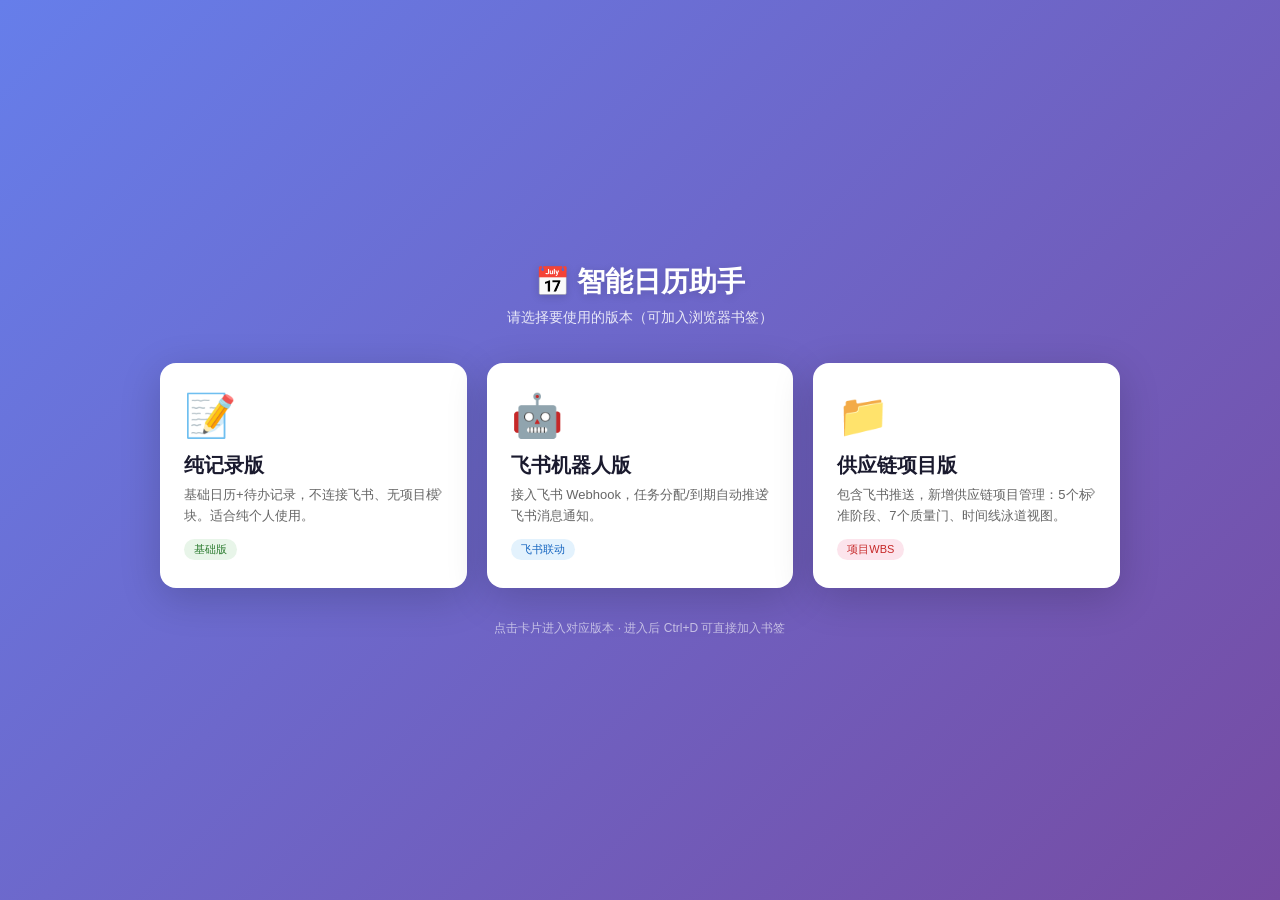
==== commit a4c1e829: "deploy three versions: basic/feishu/projects + nav index" ====
--- a/index.html
+++ b/index.html
@@ -2,5778 +2,56 @@
 <html lang="zh-CN">
 <head>
 <meta charset="UTF-8">
-<meta name="viewport" content="width=device-width, initial-scale=1.0">
-<title>智能日历助手</title>
+<meta name="viewport" content="width=device-width,initial-scale=1">
+<title>智能日历助手 · 版本导航</title>
 <style>
 *{margin:0;padding:0;box-sizing:border-box}
-:root{
-  --bg:#f0f4f8;--card:#ffffff;--border:#e2e8f0;--primary:#4a9eff;
-  --text:#1a202c;--muted:#718096;
-  --red:#ff4757;--yellow:#ffa502;--blue:#4a9eff;--green:#2ed573;
-  --radius:8px;
-}
-html,body{height:100%;overflow:hidden}
-body{
-  font-family:-apple-system,BlinkMacSystemFont,"Segoe UI","PingFang SC","Microsoft YaHei",sans-serif;
-  background:var(--bg);color:var(--text);font-size:14px;line-height:1.6;
-  -webkit-font-smoothing:antialiased;
-}
-button{font-family:inherit;cursor:pointer;border:none;background:none;color:inherit}
-input,textarea,select{font-family:inherit;font-size:14px}
-::-webkit-scrollbar{width:8px;height:8px}
-::-webkit-scrollbar-track{background:transparent}
-::-webkit-scrollbar-thumb{background:#cbd5e0;border-radius:4px}
-::-webkit-scrollbar-thumb:hover{background:#a0aec0}
-
-/* ============ 布局 ============ */
-#app{display:flex;flex-direction:column;height:100%}
-
-/* 顶栏 */
-.topbar{
-  display:flex;align-items:center;justify-content:space-between;
-  padding:10px 20px;background:var(--card);border-bottom:1px solid var(--border);
-  flex-shrink:0;
-}
-.topbar-left{display:flex;align-items:center;gap:10px}
-.logo{font-size:20px}
-.topbar h1{font-size:18px;font-weight:600}
-.topbar-sub{font-size:12px;color:var(--muted);margin-top:2px}
-.topbar-actions{display:flex;gap:8px;align-items:center}
-.btn{
-  display:inline-flex;align-items:center;gap:6px;
-  padding:8px 14px;border-radius:var(--radius);font-size:13px;font-weight:500;
-  transition:all .15s;border:1px solid var(--border);background:var(--card);color:var(--text);
-}
-.btn:hover{border-color:var(--primary)}
-.btn-primary{background:var(--primary);border-color:var(--primary);color:#fff}
-.btn-primary:hover{background:#3a8eef}
-.btn-danger{background:var(--red);border-color:var(--red);color:#fff}
-.btn-danger:hover{background:#e63b4a}
-
-.view-switch{display:flex;border:1px solid var(--border);border-radius:var(--radius);overflow:hidden}
-.view-switch button{
-  padding:8px 16px;font-size:13px;font-weight:500;
-  background:var(--card);color:var(--muted);transition:all .15s;
-}
-.view-switch button:hover{color:var(--text)}
-.view-switch button.active{background:var(--primary);color:#fff}
-
-/* 统计面板 - 紧凑 */
-.stats{
-  display:flex;gap:8px;padding:6px 20px;background:var(--card);
-  border-bottom:1px solid var(--border);flex-shrink:0;flex-wrap:wrap;align-items:center;
-}
-.stat-item{
-  display:inline-flex;align-items:center;gap:6px;padding:5px 12px;
-  border-radius:var(--radius);background:var(--bg);border:1px solid var(--border);
-  font-size:13px;cursor:pointer;transition:all .15s;white-space:nowrap;
-}
-.stat-item:hover{border-color:var(--primary);background:rgba(74,158,255,.06)}
-.stat-item.active{border-color:var(--primary);background:rgba(74,158,255,.12)}
-.stat-dot{width:9px;height:9px;border-radius:50%;flex-shrink:0}
-.stat-num{font-weight:700;font-size:14px}
-.stat-label{color:var(--muted);font-size:12px}
-
-/* 主体 */
-.main{display:flex;flex:1;overflow:hidden}
-
-/* 日历区域 */
-.calendar-panel{
-  width:440px;flex-shrink:0;padding:12px;
-  border-right:1px solid var(--border);overflow-y:auto;
-  display:flex;flex-direction:column;gap:10px;
-}
-.cal-header{display:flex;align-items:center;justify-content:space-between;gap:8px}
-.cal-title{font-size:18px;font-weight:600}
-.cal-nav{display:flex;gap:4px}
-.cal-nav button{
-  width:32px;height:32px;border-radius:6px;border:1px solid var(--border);
-  background:var(--card);color:var(--text);font-size:15px;
-  display:flex;align-items:center;justify-content:center;transition:all .15s;
-}
-.cal-nav button:hover{border-color:var(--primary);color:var(--primary)}
-.cal-today-btn{
-  padding:0 12px;height:32px;border-radius:6px;border:1px solid var(--border);
-  background:var(--card);font-size:12px;color:var(--muted);transition:all .15s;
-}
-.cal-today-btn:hover{border-color:var(--primary);color:var(--primary)}
-.cal-jump{display:flex;align-items:center;gap:6px}
-.cal-jump-label{font-size:12px;color:var(--muted);white-space:nowrap}
-.cal-jump input{
-  width:140px;padding:6px 8px;border-radius:6px;border:1px solid var(--border);
-  background:var(--card);color:var(--text);font-size:12px;
-}
-.cal-jump input:focus{outline:none;border-color:var(--primary)}
-
-/* 月历 */
-.cal-weekdays{display:grid;grid-template-columns:repeat(7,1fr);text-align:center}
-.cal-weekday{padding:6px 0;font-size:12px;color:var(--muted);font-weight:500}
-.cal-grid{display:grid;grid-template-columns:repeat(7,1fr);gap:3px}
-.cal-day{
-  min-height:72px;display:flex;flex-direction:column;
-  border-radius:8px;cursor:pointer;transition:all .15s;
-  font-size:13px;border:2px solid transparent;overflow:hidden;
-  padding:3px;
-}
-.cal-day:hover{background:rgba(74,158,255,.08)}
-.cal-day.today{background:var(--primary);color:#fff;font-weight:700}
-.cal-day.selected{border-color:var(--primary)}
-.cal-day.other-month{color:var(--muted);opacity:.35}
-.cal-day-header{display:flex;align-items:center;justify-content:space-between;padding:0 2px 2px}
-.cal-day-num{font-size:13px;font-weight:600}
-.cal-day-todos{display:flex;flex-direction:column;gap:2px;overflow:hidden}
-.cal-day-todo-item{
-  display:flex;align-items:center;gap:3px;padding:1px 5px;
-  border-radius:3px;font-size:10px;font-weight:500;color:#fff;
-  white-space:nowrap;overflow:hidden;text-overflow:ellipsis;
-  cursor:grab;transition:all .12s;
-}
-.cal-day-todo-item:hover{filter:brightness(1.1);transform:scale(1.02)}
-.cal-day-todo-item.dragging{opacity:.4}
-.cal-day-todo-item.selected{outline:2px solid #fff;outline-offset:-1px;box-shadow:0 0 0 2px var(--primary)}
-.cal-day-todo-item.done{opacity:.65;text-decoration:line-through}
-.cal-day-more{
-  font-size:10px;color:var(--muted);padding:0 4px;
-}
-.cal-day:not(.other-month) .cal-day-todo-item{color:#fff}
-.cal-day.today .cal-day-todo-item{box-shadow:inset 0 0 0 2px rgba(255,255,255,.55)}
-.cal-day.today .cal-day-more{color:rgba(255,255,255,.8)}
-
-/* 拖拽目标高亮 */
-.cal-day.drag-over{background:rgba(74,158,255,.2);border-color:var(--primary)}
-.week-day-row.drag-over{border-color:var(--primary);background:rgba(74,158,255,.1)}
-
-.cal-legend{
-  display:flex;justify-content:center;gap:14px;padding:6px 0;
-  font-size:12px;color:var(--muted);flex-wrap:wrap;
-}
-.cal-legend span{display:flex;align-items:center;gap:4px}
-.cal-legend i{width:8px;height:8px;border-radius:50%;display:inline-block}
-
-/* 周视图 */
-.week-grid{display:flex;flex-direction:column;gap:6px}
-.week-day-row{
-  display:flex;gap:8px;padding:8px 10px;border-radius:8px;
-  border:1px solid var(--border);background:var(--card);cursor:pointer;
-  transition:all .15s;
-}
-.week-day-row:hover{border-color:var(--primary)}
-.week-day-row.today{border-color:var(--primary);background:rgba(74,158,255,.06)}
-.week-day-row.selected{border-color:var(--primary);background:rgba(74,158,255,.1)}
-.week-day-label{
-  width:64px;flex-shrink:0;display:flex;flex-direction:column;align-items:center;
-  justify-content:center;border-right:1px solid var(--border);padding-right:8px;
-}
-.week-day-name{font-size:12px;color:var(--muted)}
-.week-day-num{font-size:20px;font-weight:700;margin-top:2px}
-.week-day-row.today .week-day-num{color:var(--primary)}
-.week-day-todos{flex:1;display:flex;flex-wrap:wrap;gap:4px;align-items:flex-start}
-.week-todo-pill{
-  display:inline-flex;align-items:center;gap:4px;padding:3px 8px;
-  border-radius:4px;font-size:11px;font-weight:500;color:#fff;
-  max-width:220px;overflow:hidden;text-overflow:ellipsis;white-space:nowrap;
-  cursor:grab;transition:all .12s;
-}
-.week-todo-pill:hover{filter:brightness(1.1)}
-.week-todo-pill.dragging{opacity:.4}
-.week-todo-pill.selected{outline:2px solid var(--primary);outline-offset:2px}
-.week-todo-pill.done{opacity:.65;text-decoration:line-through}
-.week-day-empty{font-size:12px;color:var(--muted);opacity:.5}
-
-/* 待办列表区域 */
-.todo-panel{flex:1;display:flex;flex-direction:column;overflow:hidden;min-width:0}
-.todo-header{
-  display:flex;align-items:center;justify-content:space-between;
-  padding:8px 20px 6px;border-bottom:1px solid var(--border);flex-shrink:0;
-  flex-wrap:wrap;gap:6px;
-}
-.todo-header h2{font-size:16px;font-weight:600;margin:0}
-.todo-header-sub{font-size:12px;color:var(--muted)}
-.search-box{
-  width:100%;padding:8px 14px;border-radius:var(--radius);
-  background:var(--bg);border:1px solid var(--border);color:var(--text);
-  font-size:13px;box-sizing:border-box;
-}
-.search-box:focus{outline:none;border-color:var(--primary);box-shadow:0 0 0 3px rgba(74,158,255,.12)}
-.search-box::placeholder{color:var(--muted)}
-.filters{display:flex;gap:6px;flex-wrap:wrap;margin-bottom:10px}
-.filter-tag{
-  padding:5px 12px;border-radius:9999px;font-size:12px;font-weight:500;
-  border:1px solid var(--border);background:var(--card);color:var(--muted);
-  transition:all .15s;white-space:nowrap;cursor:pointer;
-}
-.filter-tag:hover{border-color:var(--primary);color:var(--text)}
-.filter-tag.active{background:var(--primary);border-color:var(--primary);color:#fff}
-.filter-tag .count{margin-left:4px;opacity:.8}
-
-.todo-list{flex:1;overflow-y:auto;padding:0 20px 16px;display:flex;flex-direction:column;gap:8px}
-.todo-item{
-  display:flex;align-items:flex-start;gap:12px;padding:12px 14px;
-  border-radius:var(--radius);background:var(--card);
-  border:1px solid var(--border);border-left-width:4px;
-  transition:all .15s;cursor:pointer;
-}
-.todo-item:hover{border-color:var(--primary)}
-.todo-item.highlighted{background:rgba(74,158,255,.08);border-color:var(--primary);box-shadow:0 2px 8px rgba(74,158,255,.15)}
-.todo-item.done{opacity:.6}
-.todo-item.done .todo-title{text-decoration:line-through;color:var(--muted)}
-.todo-checkbox{
-  width:20px;height:20px;border-radius:50%;border:2px solid var(--border);
-  flex-shrink:0;margin-top:1px;display:flex;align-items:center;justify-content:center;
-  transition:all .15s;cursor:pointer;
-}
-.todo-checkbox:hover{border-color:var(--primary)}
-.todo-checkbox.checked{background:var(--green);border-color:var(--green)}
-.todo-checkbox.checked::after{content:"✓";color:#fff;font-size:12px;font-weight:700}
-.todo-content{flex:1;min-width:0}
-.todo-title{font-weight:600;font-size:14px;margin-bottom:3px;word-break:break-word}
-.todo-desc{font-size:12px;color:var(--muted);margin-bottom:6px;word-break:break-word}
-.todo-meta{display:flex;flex-wrap:wrap;gap:6px;align-items:center}
-.todo-tag{
-  display:inline-flex;align-items:center;gap:3px;padding:2px 8px;
-  border-radius:4px;font-size:11px;font-weight:500;
-}
-.todo-tag.priority{color:#fff}
-.todo-tag.priority.red{background:var(--red)}
-.todo-tag.priority.yellow{background:var(--yellow)}
-.todo-tag.priority.blue{background:var(--blue)}
-.todo-tag.priority.green{background:var(--green)}
-.todo-tag.category{background:var(--bg);color:var(--muted);border:1px solid var(--border)}
-.todo-tag.date{background:var(--bg);color:var(--muted)}
-.todo-tag.overdue{background:rgba(255,71,87,.15);color:var(--red);border:1px solid rgba(255,71,87,.3)}
-.todo-actions{display:flex;gap:4px;opacity:0;transition:opacity .15s}
-.todo-item:hover .todo-actions{opacity:1}
-.todo-actions button{
-  width:28px;height:28px;border-radius:6px;display:flex;align-items:center;justify-content:center;
-  border:1px solid var(--border);background:var(--bg);font-size:13px;transition:all .15s;
-}
-.todo-actions button:hover{border-color:var(--primary)}
-.todo-actions button.del:hover{border-color:var(--red);color:var(--red)}
-
-/* 详情展开 */
-.todo-detail{
-  display:none;margin-top:8px;padding:10px 12px;
-  background:var(--bg);border-radius:6px;border:1px solid var(--border);
-  font-size:12px;color:var(--text);
-}
-.todo-detail.show{display:block}
-.todo-detail .detail-row{display:flex;gap:8px;margin-bottom:4px}
-.todo-detail .detail-label{color:var(--muted);min-width:60px}
-.todo-detail .detail-value{color:var(--text);font-weight:500}
-
-/* 空状态 */
-.empty-state{
-  display:flex;flex-direction:column;align-items:center;justify-content:center;
-  padding:60px 20px;color:var(--muted);text-align:center;
-}
-.empty-state .icon{font-size:48px;margin-bottom:12px;opacity:.5}
-
-.bottom-legend{
-  display:flex;justify-content:center;gap:20px;padding:8px;
-  border-top:1px solid var(--border);background:var(--card);font-size:12px;
-  color:var(--muted);flex-shrink:0;flex-wrap:wrap;
-}
-.bottom-legend span{display:flex;align-items:center;gap:5px}
-.bottom-legend i{width:8px;height:8px;border-radius:50%;display:inline-block}
-
-/* ============ 弹窗 ============ */
-.modal-overlay{
-  position:fixed;inset:0;background:rgba(15,25,35,.45);
-  display:flex;align-items:center;justify-content:center;z-index:1000;
-  opacity:0;pointer-events:none;transition:opacity .2s;
-}
-.modal-overlay.show{opacity:1;pointer-events:auto}
-.modal{
-  background:var(--card);border:1px solid var(--border);border-radius:12px;
-  width:90%;max-width:480px;max-height:90vh;overflow-y:auto;
-  transform:translateY(20px);transition:transform .2s;
-}
-.modal-overlay.show .modal{transform:translateY(0)}
-.modal-header{
-  display:flex;align-items:center;justify-content:space-between;
-  padding:16px 20px;border-bottom:1px solid var(--border);
-}
-.modal-header h3{font-size:16px;font-weight:600}
-.modal-close{
-  width:30px;height:30px;border-radius:6px;font-size:18px;
-  display:flex;align-items:center;justify-content:center;color:var(--muted);
-}
-.modal-close:hover{background:var(--bg);color:var(--text)}
-.modal-body{padding:20px}
-.form-group{margin-bottom:16px}
-.form-group label{display:block;font-size:13px;font-weight:500;margin-bottom:6px;color:var(--muted)}
-.form-input,.form-textarea,.form-select{
-  width:100%;padding:10px 12px;border-radius:var(--radius);
-  background:var(--bg);border:1px solid var(--border);color:var(--text);
-}
-.form-input:focus,.form-textarea:focus,.form-select:focus{outline:none;border-color:var(--primary)}
-.form-textarea{resize:vertical;min-height:72px}
-.priority-btns{display:grid;grid-template-columns:repeat(4,1fr);gap:8px}
-.priority-btn{
-  padding:10px;border-radius:var(--radius);border:2px solid var(--border);
-  background:var(--bg);font-size:13px;font-weight:500;transition:all .15s;
-  display:flex;align-items:center;justify-content:center;gap:5px;
-}
-.priority-btn .dot{width:10px;height:10px;border-radius:50%}
-.priority-btn:hover{border-color:var(--muted)}
-.priority-btn.selected{font-weight:600}
-.priority-btn.selected[data-p="red"]{border-color:var(--red);background:rgba(255,71,87,.12)}
-.priority-btn.selected[data-p="yellow"]{border-color:var(--yellow);background:rgba(255,165,2,.12)}
-.priority-btn.selected[data-p="blue"]{border-color:var(--blue);background:rgba(74,158,255,.12)}
-.priority-btn.selected[data-p="green"]{border-color:var(--green);background:rgba(46,213,115,.12)}
-.modal-footer{
-  display:flex;justify-content:flex-end;gap:10px;
-  padding:16px 20px;border-top:1px solid var(--border);
-}
-.error-msg{color:var(--red);font-size:12px;margin-top:8px;display:none}
-.error-msg.show{display:block}
-
-.confirm-modal{max-width:360px}
-.confirm-modal .modal-body{text-align:center;padding:24px 20px}
-.confirm-icon{font-size:40px;margin-bottom:12px}
-.confirm-text{font-size:14px;color:var(--text);margin-bottom:4px}
-.confirm-sub{font-size:12px;color:var(--muted)}
-
-/* 拖拽确认弹窗 */
-.drag-confirm-modal{max-width:380px}
-.drag-confirm-modal .modal-body{text-align:center;padding:24px 20px}
-.drag-confirm-icon{font-size:40px;margin-bottom:12px}
-.drag-confirm-text{font-size:15px;font-weight:500;margin-bottom:4px}
-.drag-confirm-sub{font-size:12px;color:var(--muted);margin-bottom:12px}
-.drag-confirm-tags{display:flex;justify-content:center;gap:6px;margin-bottom:12px;flex-wrap:wrap}
-.drag-mode-indicator{
-  display:inline-block;padding:2px 10px;border-radius:4px;font-size:12px;font-weight:600;
-}
-.drag-mode-indicator.forward{background:rgba(255,71,87,.15);color:var(--red)}
-.drag-mode-indicator.backward{background:rgba(74,158,255,.15);color:var(--blue)}
-
-.toast{
-  position:fixed;bottom:30px;left:50%;transform:translateX(-50%) translateY(100px);
-  padding:10px 20px;border-radius:var(--radius);background:var(--card);
-  border:1px solid var(--border);color:var(--text);font-size:13px;
-  z-index:2000;opacity:0;transition:all .3s;box-shadow:0 4px 12px rgba(0,0,0,.15);
-}
-.toast.show{opacity:1;transform:translateX(-50%) translateY(0)}
-
-.import-options{display:flex;flex-direction:column;gap:10px;margin-top:16px}
-.import-option{
-  padding:14px;border-radius:var(--radius);border:2px solid var(--border);
-  background:var(--bg);cursor:pointer;transition:all .15s;text-align:left;
-}
-.import-option:hover{border-color:var(--primary)}
-.import-option.selected{border-color:var(--primary);background:rgba(74,158,255,.08)}
-.import-option-title{font-weight:600;font-size:14px;margin-bottom:4px}
-.import-option-desc{font-size:12px;color:var(--muted)}
-
-.context-menu{
-  position:fixed;z-index:3000;min-width:160px;
-  background:var(--card);border:1px solid var(--border);border-radius:var(--radius);
-  box-shadow:0 4px 16px rgba(0,0,0,.15);padding:4px;
-  opacity:0;pointer-events:none;transform:scale(.95);transition:all .12s;
-}
-.context-menu.show{opacity:1;pointer-events:auto;transform:scale(1)}
-.context-menu-item{
-  display:flex;align-items:center;gap:8px;padding:8px 12px;
-  border-radius:6px;font-size:13px;cursor:pointer;transition:background .12s;
-}
-.context-menu-item:hover{background:var(--bg)}
-.context-menu-header{
-  padding:6px 12px 8px;font-size:11px;color:var(--muted);
-  border-bottom:1px solid var(--border);margin-bottom:4px;
-}
-
-.history-modal{max-width:720px}
-.history-filters{display:flex;flex-wrap:wrap;gap:12px;margin-bottom:16px}
-.history-field{display:flex;flex-direction:column;gap:4px}
-.history-field label{font-size:12px;color:var(--muted);font-weight:500}
-.history-field input,.history-field select{
-  padding:8px 10px;border-radius:6px;border:1px solid var(--border);
-  background:var(--bg);color:var(--text);font-size:13px;
-}
-.history-field input:focus,.history-field select:focus{outline:none;border-color:var(--primary)}
-.history-summary{
-  display:flex;align-items:center;gap:12px;padding:10px 14px;margin-bottom:12px;
-  border-radius:var(--radius);background:var(--bg);font-size:13px;
-}
-.history-results{max-height:320px;overflow-y:auto;display:flex;flex-direction:column;gap:8px}
-.history-result-item{
-  display:flex;align-items:flex-start;gap:10px;padding:10px 12px;
-  border-radius:6px;border:1px solid var(--border);border-left-width:3px;
-  background:var(--card);
-}
-.history-result-item.done{opacity:.65}
-.history-result-item .h-date{
-  font-family:monospace;font-size:12px;color:var(--muted);white-space:nowrap;
-  padding:2px 6px;background:var(--bg);border-radius:4px;
-}
-.history-result-item .h-title{font-size:13px;font-weight:500}
-.history-result-item .h-tags{display:flex;gap:6px;margin-top:4px;flex-wrap:wrap}
-.history-empty{text-align:center;padding:30px;color:var(--muted);font-size:13px}
-
-/* 拖拽幽灵元素 */
-.drag-ghost{
-  position:fixed;pointer-events:none;z-index:5000;
-  padding:4px 10px;border-radius:6px;font-size:12px;font-weight:500;color:#fff;
-  transform:translate(-50%,-50%);box-shadow:0 4px 12px rgba(0,0,0,.25);
-  max-width:200px;overflow:hidden;text-overflow:ellipsis;white-space:nowrap;
-  opacity:.9;
-}
-
-/* ============ 响应式 ============ */
-@media(max-width:1024px){
-  .calendar-panel{width:380px}
-}
-@media(max-width:768px){
-  .topbar{flex-wrap:wrap;gap:8px;padding:8px 14px}
-  .topbar-sub{display:none}
-  .topbar-actions .btn span{display:none}
-  .topbar-actions .btn{padding:8px 10px}
-  .stats{padding:6px 14px;gap:6px}
-  .stat-item{padding:4px 8px;font-size:12px}
-  .main{flex-direction:column}
-  .calendar-panel{width:100%;border-right:none;border-bottom:1px solid var(--border);max-height:55vh}
-  .todo-panel{flex:1;min-height:0}
-  .todo-header{padding:10px 14px}
-  .todo-list{padding:0 14px 14px}
-  .bottom-legend{gap:12px}
-  .week-day-label{width:52px}
-  .week-day-num{font-size:16px}
-  .cal-day{min-height:60px}
-}
-
-/* ============ 日期范围条 ============ */
-.date-range-bar{display:flex;gap:6px;flex-wrap:wrap;margin-bottom:8px;padding:0 20px}
-.range-tag{
-  padding:5px 12px;border-radius:9999px;font-size:12px;font-weight:500;
-  border:1px solid var(--border);background:var(--card);color:var(--muted);
-  transition:all .15s;white-space:nowrap;cursor:pointer;
-}
-.range-tag:hover{border-color:var(--primary);color:var(--text)}
-.range-tag.active{background:var(--primary);border-color:var(--primary);color:#fff}
-.range-tag .count{margin-left:4px;opacity:.8}
-
-/* ============ 日历单元格高亮圆点 ============ */
-.cal-day.overdue{border-color:rgba(255,71,87,.55)}
-.cal-day.overdue:not(.today){background:rgba(255,71,87,.06)}
-.cal-day-num{position:relative;display:inline-flex;align-items:center;gap:3px}
-.cal-day-num .dot-indicators{display:inline-flex;gap:2px;margin-left:2px}
-.cal-day-num .dot-indicators i{width:5px;height:5px;border-radius:50%;display:inline-block}
-.cal-day-num .dot-indicators i.dot-urgent{background:#fff}
-.cal-day:not(.today) .cal-day-num .dot-indicators i.dot-urgent{background:var(--red)}
-.cal-day:not(.today) .cal-day-num .dot-indicators i.dot-normal{background:var(--blue)}
-.cal-day.today .cal-day-num .dot-indicators i.dot-normal{background:#fff}
-
-/* 周视图行逾期高亮 */
-.week-day-row.overdue{border-color:rgba(255,71,87,.5);background:rgba(255,71,87,.05)}
-
-/* ============ 快捷日期按钮 ============ */
-.quick-date-btns{display:flex;gap:6px;margin-top:8px;flex-wrap:wrap}
-.quick-date-btn{
-  padding:4px 10px;border-radius:6px;font-size:12px;font-weight:500;
-  border:1px solid var(--border);background:var(--bg);color:var(--muted);
-  cursor:pointer;transition:all .15s;
-}
-.quick-date-btn:hover{border-color:var(--primary);color:var(--text)}
-.quick-date-btn.active{background:rgba(74,158,255,.12);border-color:var(--primary);color:var(--primary)}
-
-/* ============ 作用域选择按钮 ============ */
-.scope-btns{display:flex;gap:8px;margin-top:4px;flex-wrap:wrap}
-.scope-btn{
-  flex:1;min-width:80px;padding:8px 10px;border-radius:8px;font-size:12px;font-weight:500;
-  border:1px solid var(--border);background:var(--bg);color:var(--muted);
-  cursor:pointer;transition:all .15s;text-align:center;
-}
-.scope-btn:hover{border-color:var(--primary);color:var(--text)}
-.scope-btn.active{background:rgba(74,158,255,.12);border-color:var(--primary);color:var(--primary)}
-.scope-btn .scope-icon{font-size:16px;display:block;margin-bottom:2px}
-.scope-btn .scope-hint{font-size:10px;opacity:.75;margin-top:2px;display:block;font-weight:400}
-
-/* 作用域标签（在待办项 meta 中显示） */
-.scope-badge{
-  display:inline-flex;align-items:center;gap:3px;padding:1px 7px;border-radius:4px;
-  font-size:11px;font-weight:500;
-}
-.scope-badge.scope-day{background:rgba(74,158,255,.12);color:var(--blue)}
-.scope-badge.scope-week{background:rgba(255,159,10,.12);color:var(--yellow)}
-.scope-badge.scope-month{background:rgba(166,106,232,.12);color:#a66ae8}
-.scope-badge.overdue-badge{background:rgba(255,71,87,.12);color:var(--red)}
-
-/* ============ 周度任务汇总栏 ============ */
-.week-summary-row{
-  grid-column:1/-1;padding:8px 10px;border-radius:8px;
-  background:linear-gradient(90deg,rgba(166,106,232,.08),rgba(74,158,255,.06));
-  border:1px dashed rgba(166,106,232,.35);margin:2px 0;
-}
-.week-summary-row.ws-header{
-  display:flex;align-items:center;justify-content:space-between;
-  padding:6px 10px;background:rgba(166,106,232,.1);border-style:solid;
-}
-.week-summary-row .ws-title{font-size:11px;font-weight:600;color:#a66ae8}
-.week-summary-row .ws-tasks{display:flex;gap:6px;flex-wrap:wrap;margin-top:4px}
-.week-summary-row .ws-pill{
-  display:inline-flex;align-items:center;gap:4px;padding:2px 8px;border-radius:4px;
-  font-size:11px;background:var(--card);border:1px solid var(--border);cursor:pointer;
-  transition:all .15s;max-width:200px;
-}
-.week-summary-row .ws-pill:hover{border-color:var(--primary)}
-.week-summary-row .ws-pill .p-dot{width:6px;height:6px;border-radius:50%;flex-shrink:0}
-.week-summary-row .ws-pill .p-text{white-space:nowrap;overflow:hidden;text-overflow:ellipsis}
-.week-summary-row .ws-empty{font-size:11px;color:var(--muted)}
-
-/* 周视图中的月度任务汇总块 */
-.week-month-summary{
-  margin-top:8px;padding:10px 12px;border-radius:8px;
-  background:linear-gradient(90deg,rgba(166,106,232,.08),rgba(74,158,255,.06));
-  border:1px dashed rgba(166,106,232,.35);
-}
-.week-month-summary .wms-title{font-size:12px;font-weight:600;color:#a66ae8;margin-bottom:6px}
-.week-month-summary .wms-tasks{display:flex;gap:6px;flex-wrap:wrap}
-.week-month-summary .wms-pill{
-  display:inline-flex;align-items:center;gap:4px;padding:4px 10px;border-radius:6px;
-  font-size:12px;background:var(--card);border:1px solid var(--border);cursor:pointer;
-  transition:all .15s;
-}
-.week-month-summary .wms-pill:hover{border-color:var(--primary)}
-.week-month-summary .wms-pill .p-dot{width:7px;height:7px;border-radius:50%;flex-shrink:0}
-.week-month-summary .wms-empty{font-size:12px;color:var(--muted)}
-
-/* ============ 纪要转待办弹窗 ============ */
-.minutes-modal{max-width:640px}
-.minutes-textarea{width:100%;min-height:200px;padding:12px;border-radius:var(--radius);
-  background:var(--bg);border:1px solid var(--border);color:var(--text);
-  font-family:inherit;font-size:13px;resize:vertical;line-height:1.6}
-.minutes-textarea:focus{outline:none;border-color:var(--primary)}
-.minutes-upload{
-  display:flex;align-items:center;gap:8px;margin-top:8px;
-  padding:10px;border-radius:var(--radius);border:1px dashed var(--border);
-  background:var(--bg);font-size:12px;color:var(--muted);cursor:pointer;
-  transition:all .15s;
-}
-.minutes-upload:hover{border-color:var(--primary);color:var(--text)}
-.minutes-tips{font-size:12px;color:var(--muted);margin-top:8px;line-height:1.6}
-.minutes-tips b{color:var(--text);font-weight:500}
-
-/* ============ 纪要预览弹窗 ============ */
-.preview-modal{max-width:720px}
-.preview-list{max-height:420px;overflow-y:auto;display:flex;flex-direction:column;gap:8px;margin-top:12px}
-.preview-item{
-  display:flex;gap:10px;padding:10px 12px;border-radius:8px;
-  border:1px solid var(--border);background:var(--bg);
-}
-.preview-item.checked{border-color:var(--primary);background:rgba(74,158,255,.05)}
-.preview-check{margin-top:2px}
-.preview-check input{width:16px;height:16px;cursor:pointer}
-.preview-fields{flex:1;display:flex;flex-direction:column;gap:6px;min-width:0}
-.preview-title-row{display:flex;gap:6px;align-items:center}
-.preview-title-input{flex:1;padding:6px 10px;border-radius:6px;border:1px solid var(--border);
-  background:var(--card);color:var(--text);font-size:13px;font-weight:500}
-.preview-title-input:focus{outline:none;border-color:var(--primary)}
-.preview-meta-row{display:flex;gap:6px;flex-wrap:wrap;align-items:center}
-.preview-date-input,.preview-priority-select{
-  padding:5px 8px;border-radius:6px;border:1px solid var(--border);
-  background:var(--card);color:var(--text);font-size:12px;
-}
-.preview-date-input:focus,.preview-priority-select:focus{outline:none;border-color:var(--primary)}
-.preview-desc-input{
-  width:100%;padding:6px 10px;border-radius:6px;border:1px solid var(--border);
-  background:var(--card);color:var(--text);font-size:12px;resize:vertical;min-height:40px;
-}
-.preview-item .del-btn{
-  width:24px;height:24px;border-radius:4px;border:none;background:transparent;
-  color:var(--muted);cursor:pointer;font-size:14px;
-}
-.preview-item .del-btn:hover{color:var(--red)}
-.preview-summary{font-size:13px;color:var(--muted);margin-top:8px}
-
-@media(max-width:768px){
-  .date-range-bar{padding:0 14px}
-  .minutes-modal,.preview-modal{max-width:95%}
-}
-
-/* ===== v4.0 协作汇总版扩展样式 ===== */
-:root{
-  --green:#10b981;--orange:#f59e0b;--red:#ef4444;--purple:#8b5cf6;--pink:#ec4899;--cyan:#06b6d4;
-  --done:#10b981;--inprogress:#3b82f6;--overdue:#ef4444;--duesoon:#f59e0b;
-}
-
-/* Topbar 增强 */
-.topbar-sub .ver-chip{background:var(--primary);color:#fff;font-size:11px;padding:1px 7px;border-radius:10px;margin-left:6px;font-weight:600}
-.topbar-user-chip{display:inline-flex;align-items:center;gap:6px;padding:3px 10px 3px 3px;border-radius:20px;background:var(--bg);border:1px solid var(--border);cursor:pointer;font-size:12px;color:var(--text);transition:all .15s}
-.topbar-user-chip:hover{border-color:var(--primary);background:var(--primary-bg)}
-.avatar{width:24px;height:24px;border-radius:50%;display:inline-flex;align-items:center;justify-content:center;color:#fff;font-size:11px;font-weight:600;flex-shrink:0}
-.avatar.lg{width:36px;height:36px;font-size:14px}
-.avatar.sm{width:20px;height:20px;font-size:10px}
-.avatar-stack{display:inline-flex}
-.avatar-stack .avatar{margin-left:-6px;border:2px solid var(--card)}
-.avatar-stack .avatar:first-child{margin-left:0}
-
-/* 状态徽标 */
-.status-badge{display:inline-flex;align-items:center;gap:4px;padding:2px 8px;border-radius:10px;font-size:11px;font-weight:600;white-space:nowrap}
-.status-badge::before{content:'';width:6px;height:6px;border-radius:50%;background:currentColor}
-.status-badge.done{color:var(--done);background:rgba(16,185,129,.12)}
-.status-badge.inprogress{color:var(--inprogress);background:rgba(59,130,246,.12)}
-.status-badge.overdue{color:var(--overdue);background:rgba(239,68,68,.12)}
-.status-badge.duesoon{color:var(--duesoon);background:rgba(245,158,11,.14)}
-.tag{display:inline-flex;align-items:center;gap:3px;padding:1px 7px;border-radius:4px;font-size:10px;font-weight:500;background:var(--bg);color:var(--muted);border:1px solid var(--border)}
-.tag.deliver{background:rgba(245,158,11,.1);color:var(--orange);border-color:rgba(245,158,11,.25)}
-.tag.notify{background:rgba(139,92,246,.1);color:var(--purple);border-color:rgba(139,92,246,.25)}
-
-/* 视图切换栏 */
-.view-switcher{display:none !important}
-.view-tab{padding:8px 14px;border:none;background:transparent;color:var(--muted);font-size:13px;font-weight:500;cursor:pointer;border-radius:8px 8px 0 0;border-bottom:2px solid transparent;display:inline-flex;align-items:center;gap:6px;transition:all .15s}
-.view-tab:hover{color:var(--text);background:var(--bg)}
-.view-tab.active{color:var(--primary);border-bottom-color:var(--primary);background:var(--primary-bg)}
-.view-tab .count{background:var(--bg);color:var(--muted);font-size:11px;padding:0 6px;border-radius:8px;min-width:18px;text-align:center}
-.view-tab.active .count{background:var(--primary);color:#fff}
-
-.stat-spacer{flex:1;min-width:8px}
-.stat-view-item{
-  display:inline-flex;align-items:center;gap:6px;padding:5px 12px;
-  border-radius:var(--radius);background:var(--bg);border:1px solid var(--border);
-  font-size:13px;cursor:pointer;transition:all .15s;color:var(--muted);white-space:nowrap;
-}
-.stat-view-item:hover{border-color:var(--primary);color:var(--primary);background:rgba(74,158,255,.06)}
-.stat-view-item.active{border-color:var(--primary);background:rgba(74,158,255,.12);color:var(--primary)}
-.stat-view-item .count{background:var(--card);color:var(--muted);font-size:11px;padding:1px 7px;border-radius:10px;min-width:20px;text-align:center;font-weight:600}
-.stat-view-item.active .count{background:var(--primary);color:#fff}
-
-/* 筛选条 */
-.filter-bar{padding:6px 20px;display:flex;gap:8px;align-items:center;flex-wrap:wrap;background:var(--card);border-bottom:1px solid var(--border)}
-.quick-tag{padding:4px 10px;border-radius:14px;border:1px solid var(--border);background:var(--card);color:var(--muted);font-size:12px;cursor:pointer;transition:all .15s;white-space:nowrap}
-.quick-tag:hover{border-color:var(--primary);color:var(--primary)}
-.quick-tag.active{background:var(--primary);color:#fff;border-color:var(--primary)}
-.filter-spacer{flex:1}
-.filter-divider{width:1px;height:18px;background:var(--border);margin:0 2px;align-self:center}
-.inline-filters,.inline-ranges{display:inline-flex;gap:6px;flex-wrap:wrap;align-items:center}
-.inline-filters .filter-tag,.inline-ranges .range-tag{
-  padding:3px 10px;border-radius:14px;font-size:12px;font-weight:500;
-  border:1px solid var(--border);background:var(--card);color:var(--muted);
-  transition:all .15s;white-space:nowrap;cursor:pointer;margin:0;
-}
-.inline-filters .filter-tag:hover,.inline-ranges .range-tag:hover{border-color:var(--primary);color:var(--primary)}
-.inline-filters .filter-tag.active,.inline-ranges .range-tag.active{background:var(--primary);border-color:var(--primary);color:#fff}
-.inline-filters .filter-tag .count,.inline-ranges .range-tag .count{margin-left:3px;opacity:.85;font-size:11px}
-.storage-bar{display:inline-flex;align-items:center;gap:6px;font-size:11px;color:var(--muted)}
-.storage-bar .bar{width:60px;height:4px;border-radius:2px;background:var(--bg);overflow:hidden}
-.storage-bar .bar-fill{height:100%;background:var(--green);border-radius:2px;transition:width .3s}
-.storage-bar .bar-fill.warn{background:var(--orange)}
-.storage-bar .bar-fill.danger{background:var(--red)}
-
-/* @提及下拉框 */
-.mention-dropdown{position:absolute;z-index:200;background:var(--card);border:1px solid var(--border);border-radius:10px;box-shadow:0 8px 24px rgba(0,0,0,.15);min-width:220px;max-height:280px;overflow-y:auto;padding:6px}
-.mention-item{display:flex;align-items:center;gap:8px;padding:7px 10px;border-radius:6px;cursor:pointer;font-size:13px;transition:background .1s}
-.mention-item:hover,.mention-item.active{background:var(--primary-bg)}
-.mention-item .meta{font-size:11px;color:var(--muted);margin-left:auto}
-.mention-section{font-size:10px;color:var(--muted);padding:6px 10px 3px;text-transform:uppercase;letter-spacing:.5px;font-weight:600}
-.mention-chip{display:inline-flex;align-items:center;gap:3px;padding:1px 3px 1px 2px;margin:0 1px;border-radius:4px;background:var(--primary-bg);color:var(--primary);font-size:inherit;font-weight:500;vertical-align:baseline;cursor:default;user-select:none}
-.mention-chip .avatar{width:16px;height:16px;font-size:9px}
-.mention-chip.all{background:rgba(239,68,68,.12);color:var(--red)}
-
-/* 任务编辑器增强 */
-.editor-field{margin-bottom:14px}
-.editor-field label{display:block;font-size:12px;font-weight:600;color:var(--muted);margin-bottom:6px}
-.editor-field label .req{color:var(--red);margin-left:2px}
-.assignee-picker{position:relative}
-.assignee-picker-trigger{min-height:34px;padding:4px 8px;border:1px solid var(--border);border-radius:8px;background:var(--card);display:flex;flex-wrap:wrap;gap:4px;align-items:center;cursor:text;transition:border-color .15s}
-.assignee-picker-trigger:hover{border-color:var(--primary)}
-.assignee-picker-trigger input{border:none;outline:none;flex:1;min-width:80px;background:transparent;color:var(--text);font-size:13px;padding:2px 0}
-.assignee-chip{display:inline-flex;align-items:center;gap:4px;padding:1px 6px 1px 2px;border-radius:12px;background:var(--primary-bg);font-size:11px;color:var(--primary)}
-.assignee-chip .rm{cursor:pointer;opacity:.6;font-size:13px;line-height:1}
-.assignee-chip .rm:hover{opacity:1}
-.picker-dropdown{position:absolute;top:100%;left:0;right:0;margin-top:4px;background:var(--card);border:1px solid var(--border);border-radius:8px;box-shadow:0 6px 18px rgba(0,0,0,.12);z-index:10;max-height:200px;overflow-y:auto;padding:4px;display:none}
-.picker-dropdown.show{display:block}
-.picker-opt{display:flex;align-items:center;gap:8px;padding:6px 8px;border-radius:6px;cursor:pointer;font-size:13px}
-.picker-opt:hover{background:var(--primary-bg)}
-.picker-opt.selected{background:var(--primary-bg);color:var(--primary)}
-.picker-opt .meta{font-size:11px;color:var(--muted);margin-left:auto}
-.checkbox-row{display:flex;align-items:center;gap:8px;font-size:13px;color:var(--text);cursor:pointer;padding:6px 0}
-.checkbox-row input{width:16px;height:16px;accent-color:var(--primary);cursor:pointer}
-.push-master-switch{background:linear-gradient(135deg,rgba(74,158,255,.06),rgba(74,158,255,.02));border:1px solid var(--border);border-radius:var(--radius);padding:12px 14px}
-.switch-row{display:flex;align-items:center;gap:12px;cursor:pointer}
-.switch-row input[type=checkbox]{display:none}
-.switch-track{position:relative;display:inline-block;width:44px;height:24px;background:#cbd5e1;border-radius:9999px;flex-shrink:0;transition:background .2s}
-.switch-thumb{position:absolute;top:2px;left:2px;width:20px;height:20px;background:#fff;border-radius:50%;box-shadow:0 1px 3px rgba(0,0,0,.2);transition:transform .2s}
-.switch-row input:checked + .switch-track{background:var(--primary)}
-.switch-row input:checked + .switch-track .switch-thumb{transform:translateX(20px)}
-.switch-label{display:flex;flex-direction:column;gap:2px}
-.switch-label strong{font-size:14px;color:var(--text)}
-.switch-label .hint{font-size:12px;color:var(--muted);line-height:1.5}
-
-/* ============ 项目管理模块 ============ */
-.projects-view{display:none;padding:0;background:var(--bg);flex-direction:column;overflow:hidden}
-.projects-view.show{display:flex}
-.projects-toolbar{display:flex;align-items:center;gap:10px;padding:14px 18px;background:var(--card);border-bottom:1px solid var(--border);flex-wrap:wrap}
-.projects-toolbar h2{margin:0;font-size:16px;font-weight:600;color:var(--text)}
-.projects-toolbar .spacer{flex:1}
-.project-filters{display:flex;gap:6px;flex-wrap:wrap}
-.project-filter-tag{padding:5px 12px;border-radius:16px;border:1px solid var(--border);background:var(--card);color:var(--muted);font-size:12px;cursor:pointer;transition:.15s}
-.project-filter-tag.active{background:var(--primary);color:#fff;border-color:var(--primary)}
-
-.projects-grid{display:grid;grid-template-columns:repeat(auto-fill,minmax(320px,1fr));gap:14px;padding:18px}
-.project-card{background:var(--card);border:1px solid var(--border);border-radius:var(--radius);padding:16px;cursor:pointer;transition:all .2s;position:relative;overflow:hidden}
-.project-card:hover{box-shadow:0 4px 14px rgba(0,0,0,.08);transform:translateY(-2px);border-color:var(--primary)}
-.project-card::before{content:'';position:absolute;left:0;top:0;bottom:0;width:4px}
-.project-card.stage-opportunity::before{background:#94a3b8}
-.project-card.stage-req::before{background:#60a5fa}
-.project-card.stage-cost::before{background:#f59e0b}
-.project-card.stage-kickoff::before{background:#8b5cf6}
-.project-card.stage-dev::before{background:var(--primary)}
-.project-card.stage-pilot::before{background:#f97316}
-.project-card.stage-launch::before{background:var(--green)}
-.project-card.stage-archived::before{background:var(--muted)}
-.project-card .pc-top{display:flex;justify-content:space-between;align-items:flex-start;margin-bottom:8px}
-.project-card .pc-code{font-size:11px;color:var(--muted);font-family:monospace}
-.project-card .pc-name{font-size:15px;font-weight:600;color:var(--text);margin:4px 0 6px}
-.project-card .pc-meta{display:flex;flex-wrap:wrap;gap:6px;margin-bottom:10px}
-.project-card .pc-meta span{font-size:11px;padding:2px 8px;border-radius:10px;background:var(--bg);color:var(--muted)}
-.project-card .pc-stage-tag{font-size:11px;padding:2px 10px;border-radius:10px;font-weight:500}
-.pc-stage-tag.s-opportunity{background:#f1f5f9;color:#64748b}
-.pc-stage-tag.s-req{background:#dbeafe;color:#2563eb}
-.pc-stage-tag.s-cost{background:#fef3c7;color:#d97706}
-.pc-stage-tag.s-kickoff{background:#ede9fe;color:#7c3aed}
-.pc-stage-tag.s-dev{background:#e0f2fe;color:#0284c7}
-.pc-stage-tag.s-pilot{background:#ffedd5;color:#ea580c}
-.pc-stage-tag.s-launch{background:#dcfce7;color:#16a34a}
-.pc-stage-tag.s-archived{background:#f3f4f6;color:#6b7280}
-.project-card .pc-progress{margin:10px 0 6px}
-.project-card .pc-progress-bar{height:6px;background:var(--bg);border-radius:3px;overflow:hidden}
-.project-card .pc-progress-fill{height:100%;background:var(--primary);border-radius:3px;transition:width .3s}
-.project-card .pc-footer{display:flex;justify-content:space-between;align-items:center;font-size:11px;color:var(--muted);margin-top:8px}
-.project-card .pc-avatars{display:flex}
-.project-card .pc-avatars .av{width:22px;height:22px;border-radius:50%;display:flex;align-items:center;justify-content:center;color:#fff;font-size:10px;font-weight:600;margin-left:-6px;border:2px solid var(--card);background:var(--primary)}
-.project-card .pc-avatars .av:first-child{margin-left:0}
-.project-card .pc-risk{font-size:11px;padding:2px 6px;border-radius:4px;font-weight:500}
-.pc-risk.risk-ok{background:#dcfce7;color:#16a34a}
-.pc-risk.risk-warn{background:#fef3c7;color:#d97706}
-.pc-risk.risk-delay{background:#fee2e2;color:#dc2626}
-.project-empty{text-align:center;padding:60px 20px;color:var(--muted)}
-.project-empty .icon{font-size:48px;margin-bottom:12px;opacity:.5}
-
-.project-detail{padding:18px;max-width:1200px;margin:0 auto}
-.pd-back{display:inline-flex;align-items:center;gap:6px;color:var(--muted);font-size:13px;cursor:pointer;margin-bottom:12px;padding:6px 10px;border-radius:8px;border:1px solid transparent}
-.pd-back:hover{background:var(--bg);color:var(--text)}
-.pd-header{background:var(--card);border-radius:var(--radius);padding:20px;border:1px solid var(--border);margin-bottom:16px}
-.pd-title-row{display:flex;align-items:flex-start;gap:14px;margin-bottom:10px;flex-wrap:wrap}
-.pd-title{font-size:20px;font-weight:700;color:var(--text);margin:0}
-.pd-code{font-size:12px;color:var(--muted);font-family:monospace;background:var(--bg);padding:4px 10px;border-radius:6px}
-.pd-stage-badge{font-size:12px;padding:4px 12px;border-radius:12px;font-weight:500}
-.pd-actions{margin-left:auto;display:flex;gap:8px}
-.pd-info-grid{display:grid;grid-template-columns:repeat(auto-fill,minmax(180px,1fr));gap:12px;margin-top:14px}
-.pd-info-cell .label{font-size:11px;color:var(--muted);margin-bottom:3px}
-.pd-info-cell .value{font-size:13px;color:var(--text);font-weight:500}
-.pd-desc{margin-top:12px;padding:10px 12px;background:var(--bg);border-radius:8px;font-size:13px;color:var(--text);line-height:1.6;white-space:pre-wrap}
-
-.timeline-section{background:var(--card);border-radius:var(--radius);padding:20px;border:1px solid var(--border);margin-bottom:16px;overflow-x:auto}
-.timeline-section h3{margin:0 0 14px;font-size:14px;font-weight:600;color:var(--text)}
-.timeline-wrap{min-width:760px;position:relative}
-.timeline-ruler{display:grid;grid-template-columns:120px 1fr;margin-bottom:6px;font-size:11px;color:var(--muted)}
-.timeline-ruler .ruler-scale{position:relative;height:18px;border-bottom:1px solid var(--border)}
-.timeline-ruler .ruler-tick{position:absolute;top:0;bottom:0;border-left:1px dashed var(--border);padding-left:4px;white-space:nowrap}
-.swimlane{display:grid;grid-template-columns:120px 1fr;margin-bottom:4px;min-height:48px;align-items:stretch}
-.swimlane-label{font-size:12px;color:var(--muted);padding:8px 10px 8px 0;display:flex;align-items:center;gap:6px;flex-direction:column;justify-content:center;text-align:center;border-right:2px solid var(--border)}
-.swimlane-label strong{font-size:12px;color:var(--text);font-weight:600}
-.swimlane-label .owner-hint{font-size:10px;color:var(--muted);text-align:center;line-height:1.3}
-.swimlane-track{position:relative;min-height:48px;background:repeating-linear-gradient(to right,transparent 0,transparent 69px,var(--border) 69px,var(--border) 70px);padding:6px 0}
-.ms-bar{position:absolute;top:6px;bottom:6px;border-radius:8px;padding:6px 10px;cursor:pointer;display:flex;flex-direction:column;justify-content:center;font-size:11px;color:#fff;overflow:hidden;transition:all .15s;box-shadow:0 1px 3px rgba(0,0,0,.1);min-width:60px}
-.ms-bar:hover{transform:translateY(-1px);box-shadow:0 3px 8px rgba(0,0,0,.15);z-index:2}
-.ms-bar.status-pending{background:#cbd5e1;color:#475569}
-.ms-bar.status-active{background:linear-gradient(135deg,var(--primary),#60a5fa)}
-.ms-bar.status-done{background:var(--green)}
-.ms-bar.status-delayed{background:var(--yellow);color:#78350f}
-.ms-bar.status-blocked{background:#ef4444}
-.ms-bar .ms-name{font-weight:600;white-space:nowrap;overflow:hidden;text-overflow:ellipsis}
-.ms-bar .ms-meta{font-size:10px;opacity:.85;display:flex;gap:6px;align-items:center;margin-top:1px}
-.ms-bar .ms-av{width:16px;height:16px;border-radius:50%;background:rgba(255,255,255,.3);display:inline-flex;align-items:center;justify-content:center;font-size:9px;font-weight:700;color:#fff}
-.quality-lane{margin-top:14px;padding-top:14px;border-top:1px dashed var(--border)}
-.quality-lane h4{margin:0 0 10px;font-size:12px;color:var(--muted);font-weight:500;display:flex;align-items:center;gap:6px}
-.qg-chips{display:flex;flex-wrap:wrap;gap:8px}
-.qg-chip{padding:8px 14px;border-radius:10px;border:1px solid var(--border);background:var(--bg);cursor:pointer;font-size:12px;display:flex;flex-direction:column;gap:3px;min-width:110px;transition:.15s}
-.qg-chip:hover{border-color:var(--primary)}
-.qg-chip.status-pending{opacity:.6}
-.qg-chip.status-active{border-color:var(--primary);background:#eff6ff}
-.qg-chip.status-done{background:#dcfce7;border-color:#86efac;color:#166534}
-.qg-chip.status-blocked{background:#fee2e2;border-color:#fca5a5;color:#991b1b}
-.qg-chip .qg-name{font-weight:600;font-size:12px}
-.qg-chip .qg-owner{font-size:10px;color:var(--muted)}
-.qg-chip .qg-status{font-size:10px}
-
-.pd-section-title{font-size:14px;font-weight:600;color:var(--text);margin:18px 0 10px;display:flex;align-items:center;gap:8px}
-
-/* 新建项目/节点表单 */
-.form-row{display:grid;grid-template-columns:1fr 1fr;gap:12px}
-.form-group{margin-bottom:12px}
-.form-group label{display:block;font-size:12px;color:var(--muted);margin-bottom:5px;font-weight:500}
-.form-group label .req{color:#ef4444;margin-left:2px}
-.form-input,.form-textarea,.form-select{width:100%;padding:8px 10px;border:1px solid var(--border);border-radius:8px;background:var(--card);color:var(--text);font-size:13px;font-family:inherit;box-sizing:border-box}
-.form-input:focus,.form-textarea:focus,.form-select:focus{outline:none;border-color:var(--primary);box-shadow:0 0 0 3px rgba(59,130,246,.15)}
-.form-textarea{min-height:64px;resize:vertical}
-.assignee-picker{display:flex;flex-wrap:wrap;gap:6px;padding:8px;border:1px solid var(--border);border-radius:8px;background:var(--card);min-height:40px;max-height:160px;overflow-y:auto}
-.assignee-pick-chip{padding:4px 10px;border-radius:14px;border:1px solid var(--border);background:var(--bg);font-size:12px;cursor:pointer;display:flex;align-items:center;gap:5px;transition:.1s}
-.assignee-pick-chip:hover{border-color:var(--primary)}
-.assignee-pick-chip.selected{background:var(--primary);color:#fff;border-color:var(--primary)}
-.assignee-pick-chip .pick-av{width:18px;height:18px;border-radius:50%;display:inline-flex;align-items:center;justify-content:center;color:#fff;font-size:9px;font-weight:700}
-
-/* 推送确认弹窗 */
-.push-confirm-body{padding:4px 0}
-.push-warn{background:#fef3c7;color:#92400e;padding:10px 12px;border-radius:8px;font-size:12px;margin-bottom:12px;display:flex;gap:8px;align-items:flex-start}
-.push-confirm-list{display:flex;flex-direction:column;gap:8px;margin:10px 0}
-.push-confirm-item{display:flex;align-items:center;gap:10px;padding:10px 12px;background:var(--bg);border-radius:8px;font-size:13px}
-.push-confirm-item .pc-av{width:28px;height:28px;border-radius:50%;display:flex;align-items:center;justify-content:center;color:#fff;font-size:12px;font-weight:600;flex-shrink:0}
-.push-confirm-item .pc-info{flex:1}
-.push-confirm-item .pc-info .pc-name{font-weight:500;color:var(--text)}
-.push-confirm-item .pc-info .pc-task{font-size:11px;color:var(--muted);margin-top:2px}
-.push-dontask{display:flex;align-items:center;gap:8px;font-size:12px;color:var(--muted);margin-top:10px}
-
-.editor-row{display:grid;grid-template-columns:1fr 1fr;gap:12px}
-
-/* 附件 dropzone */
-.dropzone{border:2px dashed var(--border);border-radius:10px;padding:18px;text-align:center;color:var(--muted);font-size:12px;cursor:pointer;transition:all .15s;background:var(--bg)}
-.dropzone:hover,.dropzone.dragover{border-color:var(--primary);color:var(--primary);background:var(--primary-bg)}
-.dropzone .icon{font-size:24px;margin-bottom:4px}
-.att-list{display:flex;flex-direction:column;gap:6px;margin-top:8px}
-.att-item{display:flex;align-items:center;gap:8px;padding:8px 10px;border:1px solid var(--border);border-radius:8px;background:var(--card);font-size:12px}
-.att-item .att-icon{font-size:20px;width:24px;text-align:center}
-.att-item .att-name{flex:1;min-width:0;overflow:hidden;text-overflow:ellipsis;white-space:nowrap;color:var(--text)}
-.att-item .att-size{color:var(--muted);font-size:11px;flex-shrink:0}
-.att-item .att-rm{background:none;border:none;color:var(--muted);cursor:pointer;font-size:14px;padding:2px 6px;border-radius:4px}
-.att-item .att-rm:hover{color:var(--red);background:rgba(239,68,68,.1)}
-.att-thumbs{display:grid;grid-template-columns:repeat(auto-fill,minmax(70px,1fr));gap:6px;margin-top:8px}
-.att-thumb{position:relative;aspect-ratio:1;border-radius:8px;overflow:hidden;border:1px solid var(--border);cursor:pointer}
-.att-thumb img{width:100%;height:100%;object-fit:cover}
-.att-thumb .att-thumb-rm{position:absolute;top:2px;right:2px;width:20px;height:20px;border-radius:50%;background:rgba(0,0,0,.6);color:#fff;border:none;font-size:12px;cursor:pointer;display:flex;align-items:center;justify-content:center;opacity:0;transition:opacity .15s}
-.att-thumb:hover .att-thumb-rm{opacity:1}
-
-/* 待办列表增强 */
-.todo-card .todo-assignees{display:flex;align-items:center;gap:4px;margin-top:6px}
-.todo-card .todo-meta-row{display:flex;gap:6px;align-items:center;flex-wrap:wrap;margin-top:6px}
-.todo-card .att-preview{display:flex;gap:4px;align-items:center;font-size:11px;color:var(--orange)}
-.todo-card .att-preview .att-icon{font-size:14px}
-.detail-att-list{display:flex;flex-direction:column;gap:6px;margin:8px 0}
-.detail-att-link{display:flex;align-items:center;gap:8px;padding:8px 10px;border:1px solid var(--border);border-radius:8px;color:var(--text);text-decoration:none;font-size:13px;transition:all .15s}
-.detail-att-link:hover{background:var(--bg);border-color:var(--primary);color:var(--primary)}
-.detail-att-link .att-icon{font-size:20px;width:24px;text-align:center}
-.detail-att-link .att-name{flex:1;min-width:0;overflow:hidden;text-overflow:ellipsis;white-space:nowrap}
-.detail-att-link .att-size{color:var(--muted);font-size:11px}
-.detail-att-thumbs{display:grid;grid-template-columns:repeat(auto-fill,minmax(100px,1fr));gap:8px;margin:10px 0}
-.detail-att-thumbs .thumb{aspect-ratio:1;border-radius:8px;overflow:hidden;cursor:pointer;border:1px solid var(--border)}
-.detail-att-thumbs .thumb img{width:100%;height:100%;object-fit:cover;transition:transform .2s}
-.detail-att-thumbs .thumb:hover img{transform:scale(1.05)}
-
-/* 设置模态框 */
-.settings-modal{max-width:820px;width:92%}
-.settings-body{display:flex;padding:0 !important;max-height:70vh;overflow:hidden}
-.settings-tabs{width:180px;border-right:1px solid var(--border);padding:16px 10px;flex-shrink:0;background:var(--bg)}
-.settings-tab{display:flex;align-items:center;gap:8px;padding:10px 12px;border-radius:8px;border:none;background:transparent;color:var(--muted);font-size:13px;cursor:pointer;width:100%;text-align:left;transition:all .15s;margin-bottom:2px}
-.settings-tab:hover{background:var(--card);color:var(--text)}
-.settings-tab.active{background:var(--primary);color:#fff}
-.settings-panel{flex:1;padding:20px 24px;overflow-y:auto}
-.settings-section{margin-bottom:24px}
-.settings-section h4{font-size:14px;font-weight:600;margin:0 0 6px;color:var(--text);display:flex;align-items:center;gap:8px}
-.settings-section h4 .num{display:inline-flex;align-items:center;justify-content:center;width:22px;height:22px;border-radius:50%;background:var(--primary);color:#fff;font-size:11px}
-.settings-section .desc{font-size:12px;color:var(--muted);margin:0 0 10px;line-height:1.6}
-.settings-section .form-row{display:flex;flex-direction:column;gap:6px;margin-bottom:12px}
-.settings-section .form-row label{font-size:12px;font-weight:500;color:var(--text)}
-.settings-section .form-row input,.settings-section .form-row select,.settings-section .form-row textarea{padding:8px 10px;border:1px solid var(--border);border-radius:8px;background:var(--card);color:var(--text);font-size:13px;font-family:inherit;transition:border-color .15s}
-.settings-section .form-row input:focus,.settings-section .form-row select:focus{outline:none;border-color:var(--primary)}
-.settings-section .form-row .hint{font-size:11px;color:var(--muted)}
-.settings-section .inline-row{display:flex;gap:10px;align-items:center}
-.settings-section .inline-row input{flex:1}
-.webhook-guide{background:var(--bg);border:1px solid var(--border);border-radius:8px;padding:14px 16px;margin-bottom:14px;font-size:12px;color:var(--muted);line-height:1.7}
-.webhook-guide ol{margin:6px 0 6px 18px;padding:0}
-.webhook-guide code{background:var(--card);padding:1px 6px;border-radius:4px;font-size:11px;color:var(--primary);border:1px solid var(--border)}
-.webhook-guide strong{color:var(--text)}
-.webhook-test-result{padding:8px 12px;border-radius:8px;font-size:12px;margin-top:8px;display:none}
-.webhook-test-result.ok{background:rgba(16,185,129,.1);color:var(--green);border:1px solid rgba(16,185,129,.25);display:block}
-.webhook-test-result.err{background:rgba(239,68,68,.1);color:var(--red);border:1px solid rgba(239,68,68,.25);display:block}
-
-/* 成员管理 */
-.member-list{display:flex;flex-direction:column;gap:6px;margin-bottom:12px;max-height:260px;overflow-y:auto}
-.member-row{display:flex;align-items:center;gap:10px;padding:8px 12px;border:1px solid var(--border);border-radius:8px;background:var(--card)}
-.member-row .meta{flex:1;min-width:0}
-.member-row .name{font-size:13px;font-weight:500;color:var(--text)}
-.member-row .sub{font-size:11px;color:var(--muted);margin-top:2px;display:flex;gap:8px;flex-wrap:wrap}
-.member-row .role-badge{font-size:10px;padding:1px 6px;border-radius:4px;background:var(--primary-bg);color:var(--primary)}
-.member-row .role-badge.mgr{background:rgba(245,158,11,.12);color:var(--orange)}
-.member-row .role-badge.me{background:rgba(16,185,129,.1);color:var(--green)}
-.member-row .rm-btn{background:none;border:none;color:var(--muted);cursor:pointer;padding:4px 8px;border-radius:4px;font-size:13px}
-.member-row .rm-btn:hover{color:var(--red);background:rgba(239,68,68,.1)}
-.member-add{display:grid;grid-template-columns:1fr 1fr 1fr auto;gap:6px}
-.member-add input,.member-add select{padding:6px 8px;border:1px solid var(--border);border-radius:6px;background:var(--card);color:var(--text);font-size:12px}
-.member-add button{padding:6px 12px}
-.group-row{display:flex;align-items:center;gap:8px;padding:8px 12px;border:1px solid var(--border);border-radius:8px;background:var(--card)}
-.group-row .gname{flex:1;font-size:13px;font-weight:500}
-.group-row .gcount{font-size:11px;color:var(--muted)}
-.danger-zone{border:1px solid rgba(239,68,68,.3);border-radius:8px;padding:14px;margin-top:16px;background:rgba(239,68,68,.04)}
-.danger-zone h5{margin:0 0 6px;color:var(--red);font-size:13px}
-.danger-zone p{font-size:12px;color:var(--muted);margin:0 0 10px}
-
-/* 经理仪表盘 */
-.dashboard-view{padding:16px 20px 40px;display:none}
-.dashboard-view.show{display:block}
-.dash-header{display:flex;align-items:center;gap:12px;margin-bottom:16px;flex-wrap:wrap}
-.dash-header h2{font-size:18px;font-weight:600;margin:0}
-.dash-header .dash-subtitle{font-size:12px;color:var(--muted)}
-.dash-controls{margin-left:auto;display:flex;gap:6px;align-items:center}
-.seg{display:inline-flex;border:1px solid var(--border);border-radius:8px;overflow:hidden}
-.seg button{padding:6px 12px;border:none;background:var(--card);color:var(--muted);font-size:12px;cursor:pointer;border-right:1px solid var(--border);transition:all .15s}
-.seg button:last-child{border-right:none}
-.seg button:hover{background:var(--bg)}
-.seg button.active{background:var(--primary);color:#fff}
-.kpi-row{display:grid;grid-template-columns:repeat(4,1fr);gap:12px;margin-bottom:16px}
-.kpi-card{background:var(--card);border:1px solid var(--border);border-radius:12px;padding:16px;position:relative;overflow:hidden}
-.kpi-card::before{content:'';position:absolute;top:0;left:0;right:0;height:3px}
-.kpi-card.total::before{background:var(--primary)}
-.kpi-card.done::before{background:var(--done)}
-.kpi-card.progress::before{background:var(--inprogress)}
-.kpi-card.overdue::before{background:var(--overdue)}
-.kpi-card .kpi-label{font-size:12px;color:var(--muted);margin-bottom:6px}
-.kpi-card .kpi-value{font-size:28px;font-weight:700;color:var(--text);line-height:1}
-.kpi-card .kpi-sub{font-size:11px;color:var(--muted);margin-top:6px}
-.kpi-card .kpi-icon{position:absolute;top:14px;right:14px;font-size:24px;opacity:.2}
-.charts-row{display:grid;grid-template-columns:1fr 1fr;gap:12px;margin-bottom:16px}
-.chart-card{background:var(--card);border:1px solid var(--border);border-radius:12px;padding:16px}
-.chart-card h4{margin:0 0 12px;font-size:14px;font-weight:600;display:flex;align-items:center;gap:6px}
-.chart-card h4 .hint{font-size:11px;font-weight:400;color:var(--muted)}
-.hbar-chart{display:flex;flex-direction:column;gap:8px}
-.hbar-row{display:grid;grid-template-columns:80px 1fr 40px;gap:8px;align-items:center;font-size:12px}
-.hbar-row .hbar-label{color:var(--text);white-space:nowrap;overflow:hidden;text-overflow:ellipsis;display:flex;align-items:center;gap:4px}
-.hbar-row .bar-track{height:18px;background:var(--bg);border-radius:4px;overflow:hidden;position:relative}
-.hbar-row .bar-fill{height:100%;border-radius:4px;transition:width .4s;display:flex;align-items:center;padding:0 6px;font-size:10px;color:#fff;font-weight:600}
-.hbar-row .bar-val{text-align:right;font-size:11px;color:var(--muted);font-weight:600}
-.hbar-row.overdue .bar-fill{background:var(--overdue)}
-.hbar-row.done .bar-fill{background:var(--done)}
-.hbar-row.progress .bar-fill{background:var(--inprogress)}
-.hbar-row.all .bar-fill{background:linear-gradient(90deg,var(--done),var(--inprogress))}
-.pie-wrap{display:flex;align-items:center;gap:16px}
-.pie-wrap canvas{flex-shrink:0}
-.pie-legend{display:flex;flex-direction:column;gap:6px;font-size:12px;flex:1}
-.pie-legend .leg{display:flex;align-items:center;gap:6px}
-.pie-legend .dot{width:10px;height:10px;border-radius:2px;flex-shrink:0}
-.pie-legend .leg-label{flex:1;color:var(--muted)}
-.pie-legend .leg-val{font-weight:600;color:var(--text)}
-.timeline-card{background:var(--card);border:1px solid var(--border);border-radius:12px;padding:16px;margin-bottom:16px}
-.timeline-card h4{margin:0 0 12px;font-size:14px;font-weight:600}
-.timeline{position:relative;padding-left:20px}
-.timeline::before{content:'';position:absolute;left:6px;top:4px;bottom:4px;width:2px;background:var(--border)}
-.tl-item{position:relative;padding:0 0 14px 14px}
-.tl-item::before{content:'';position:absolute;left:-17px;top:5px;width:10px;height:10px;border-radius:50%;background:var(--card);border:2px solid var(--primary)}
-.tl-item.done::before{border-color:var(--done);background:var(--done)}
-.tl-item.overdue::before{border-color:var(--overdue);background:var(--overdue)}
-.tl-item .tl-date{font-size:11px;color:var(--muted);font-weight:600}
-.tl-item .tl-title{font-size:13px;color:var(--text);margin:2px 0;display:flex;align-items:center;gap:6px}
-.tl-item .tl-meta{font-size:11px;color:var(--muted)}
-.highlights{display:grid;grid-template-columns:repeat(2,1fr);gap:12px;margin-bottom:16px}
-.hl-card{background:var(--card);border:1px solid var(--border);border-radius:12px;padding:14px}
-.hl-card h4{margin:0 0 8px;font-size:13px;font-weight:600;display:flex;align-items:center;gap:6px}
-.hl-card ul{margin:0;padding-left:18px;font-size:12px;color:var(--muted);line-height:1.7}
-.hl-card li{margin-bottom:3px;cursor:pointer}
-.hl-card li:hover{color:var(--primary)}
-.dash-table{background:var(--card);border:1px solid var(--border);border-radius:12px;overflow:hidden}
-.dash-table h4{margin:0;padding:14px 16px 8px;font-size:14px;font-weight:600;border-bottom:1px solid var(--border)}
-.dash-table table{width:100%;border-collapse:collapse;font-size:12px}
-.dash-table th{text-align:left;padding:8px 12px;font-weight:600;color:var(--muted);background:var(--bg);border-bottom:1px solid var(--border);font-size:11px;text-transform:uppercase;letter-spacing:.3px}
-.dash-table td{padding:8px 12px;border-bottom:1px solid var(--border);color:var(--text);vertical-align:middle}
-.dash-table tr:last-child td{border-bottom:none}
-.dash-table tr:hover td{background:var(--bg)}
-.dash-table .todo-link{color:var(--primary);cursor:pointer;font-weight:500}
-.dash-table .todo-link:hover{text-decoration:underline}
-.dash-table .empty{text-align:center;padding:30px;color:var(--muted)}
-
-/* 交付物提交弹窗 */
-.deliver-modal .att-list-preview{max-height:160px;overflow-y:auto;margin:10px 0;padding:6px;background:var(--bg);border-radius:8px}
-.deliver-modal textarea{width:100%;min-height:80px;padding:8px 10px;border:1px solid var(--border);border-radius:8px;background:var(--card);color:var(--text);font-size:13px;font-family:inherit;resize:vertical}
-
-/* 报告弹窗 */
-.report-modal{max-width:760px}
-.report-actions{display:flex;gap:8px;margin-bottom:12px;flex-wrap:wrap}
-.report-meta{display:flex;gap:12px;font-size:12px;color:var(--muted);margin-bottom:12px;padding-bottom:10px;border-bottom:1px solid var(--border)}
-.report-body{max-height:50vh;overflow-y:auto;background:var(--bg);border:1px solid var(--border);border-radius:10px;padding:18px;font-size:13px;line-height:1.7;color:var(--text);font-family:'SF Mono',Monaco,Consolas,monospace;white-space:pre-wrap;word-break:break-word}
-.report-status{display:inline-flex;align-items:center;gap:6px;font-size:12px;padding:4px 10px;border-radius:6px;background:var(--bg);color:var(--muted);margin-left:auto}
-.report-status.ok{color:var(--green);background:rgba(16,185,129,.1)}
-.report-status.err{color:var(--red);background:rgba(239,68,68,.1)}
-
-/* 图片预览弹窗 */
-.img-preview-overlay{position:fixed;inset:0;background:rgba(0,0,0,.85);z-index:300;display:flex;align-items:center;justify-content:center;opacity:0;pointer-events:none;transition:opacity .2s}
-.img-preview-overlay.show{opacity:1;pointer-events:auto}
-.img-preview-wrap{max-width:90vw;max-height:90vh;position:relative}
-.img-preview-wrap img{max-width:100%;max-height:90vh;border-radius:8px;box-shadow:0 12px 48px rgba(0,0,0,.4)}
-.img-preview-close{position:absolute;top:-40px;right:0;background:none;border:none;color:#fff;font-size:24px;cursor:pointer;padding:4px 10px}
-.img-preview-name{position:absolute;bottom:-32px;left:0;right:0;text-align:center;color:#fff;font-size:12px;opacity:.8}
-
-/* 通知铃铛 */
-.bell-wrap{position:relative;display:inline-flex}
-.bell-wrap .dot{position:absolute;top:2px;right:2px;width:8px;height:8px;background:var(--red);border-radius:50%;border:2px solid var(--card);animation:pulse 1.5s infinite}
-@keyframes pulse{0%,100%{opacity:1}50%{opacity:.5}}
-@keyframes slideIn{from{transform:translateX(120%);opacity:0}to{transform:translateX(0);opacity:1}}
-
-/* Toast 增强 */
-.toast{animation:slideIn .25s ease}
-
-/* 空状态 */
-.empty-state{text-align:center;padding:50px 20px;color:var(--muted)}
-.empty-state .icon{font-size:48px;opacity:.4;margin-bottom:10px}
-.empty-state h3{font-size:15px;color:var(--text);margin:0 0 6px;font-weight:600}
-.empty-state p{font-size:12px;margin:0 0 14px}
-
-/* 文本域 @提示 */
-.desc-area{position:relative}
-.desc-area textarea{width:100%;min-height:80px;padding:8px 10px;border:1px solid var(--border);border-radius:8px;background:var(--card);color:var(--text);font-size:13px;font-family:inherit;resize:vertical}
-.desc-area textarea:focus{outline:none;border-color:var(--primary)}
-.desc-hint{font-size:11px;color:var(--muted);margin-top:4px}
-.desc-hint kbd{background:var(--bg);padding:1px 5px;border-radius:3px;font-size:10px;border:1px solid var(--border);font-family:inherit}
-
-/* 响应式扩展 */
-@media(max-width:768px){
-  .view-switcher{padding:8px 12px 0;overflow-x:auto}
-  .filter-bar{padding:8px 12px}
-  .dashboard-view{padding:12px}
-  .kpi-row{grid-template-columns:repeat(2,1fr)}
-  .charts-row{grid-template-columns:1fr}
-  .highlights{grid-template-columns:1fr}
-  .settings-body{flex-direction:column}
-  .settings-tabs{width:100%;display:flex;overflow-x:auto;border-right:none;border-bottom:1px solid var(--border);padding:8px}
-  .settings-tab{white-space:nowrap;flex-shrink:0}
-  .settings-panel{padding:16px}
-  .member-add{grid-template-columns:1fr 1fr}
-  .editor-row{grid-template-columns:1fr}
-  .dash-table{overflow-x:auto}
-  .dash-table table{min-width:600px}
-  .topbar-user-chip .name{display:none}
-}
+body{font-family:-apple-system,BlinkMacSystemFont,"Segoe UI","PingFang SC","Microsoft YaHei",sans-serif;background:linear-gradient(135deg,#667eea 0%,#764ba2 100%);min-height:100vh;display:flex;align-items:center;justify-content:center;padding:24px}
+.wrap{max-width:960px;width:100%}
+h1{color:#fff;text-align:center;font-size:28px;margin-bottom:8px;text-shadow:0 2px 8px rgba(0,0,0,.15)}
+.sub{color:rgba(255,255,255,.85);text-align:center;font-size:14px;margin-bottom:36px}
+.cards{display:grid;grid-template-columns:repeat(auto-fit,minmax(260px,1fr));gap:20px}
+.card{background:#fff;border-radius:16px;padding:28px 24px;box-shadow:0 10px 40px rgba(0,0,0,.18);text-decoration:none;color:inherit;transition:transform .2s,box-shadow .2s;display:block}
+.card:hover{transform:translateY(-4px);box-shadow:0 16px 48px rgba(0,0,0,.25)}
+.icon{font-size:42px;margin-bottom:12px}
+.name{font-size:20px;font-weight:600;margin-bottom:6px;color:#1a1a2e}
+.desc{font-size:13px;color:#666;line-height:1.6}
+.tag{display:inline-block;margin-top:12px;padding:3px 10px;border-radius:20px;font-size:11px;font-weight:500}
+.tag.basic{background:#e8f5e9;color:#2e7d32}
+.tag.feishu{background:#e3f2fd;color:#1565c0}
+.tag.projects{background:#fce4ec;color:#c62828}
+.arrow{float:right;color:#aaa;font-size:20px;margin-top:-48px}
+footer{text-align:center;color:rgba(255,255,255,.6);font-size:12px;margin-top:32px}
 </style>
 </head>
 <body>
-<div id="app">
-  <header class="topbar">
-    <div class="topbar-left">
-      <span class="logo">📅</span>
-      <div>
-        <h1>智能日历助手</h1>
-        <div class="topbar-sub">任务管理台 <span class="ver-chip">v4.0 协作汇总版</span> · 数据本地保存 · 双击打开即用</div>
-      </div>
-    </div>
-    <div class="topbar-actions">
-      <div class="view-switch">
-        <button id="btnMonthView" class="active" onclick="switchView('month')">📅 月视图</button>
-        <button id="btnWeekView" onclick="switchView('week')">📊 周视图</button>
-      </div>
-      <button class="btn" onclick="openHistory()">🕐 <span>历史查询</span></button>
-      <button class="btn" onclick="exportData()">📤 <span>导出</span></button>
-      <button class="btn" onclick="document.getElementById('importFile').click()">📥 <span>导入</span></button>
-      <input type="file" id="importFile" accept=".json" style="display:none" onchange="handleImport(event)">
-      <button class="btn" onclick="openMinutesModal()">📝 <span>纪要转待办</span></button>
-      <button class="btn" onclick="openSettingsModal()" title="设置">⚙️</button>
-      <div class="bell-wrap" id="bellWrap" style="display:none" onclick="showToast('暂无新通知')">
-        <button class="btn" title="通知">🔔</button>
-        <span class="dot"></span>
-      </div>
-      <div class="topbar-user-chip" id="topbarUserChip" onclick="switchCurrentUser()" title="切换当前身份">
-        <span class="avatar lg" id="topbarAvatar" style="background:var(--primary)">我</span>
-        <span class="name" id="topbarUserName">我</span>
-      </div>
-      <button class="btn btn-primary" onclick="openModal()">➕ <span>新建</span></button>
-    </div>
-  </header>
-
-  <div class="stats" id="statsPanel"></div>
-
-  <!-- 视图切换栏（列表/仪表盘） -->
-  <div class="view-switcher" id="viewSwitcher" style="display:none">
-    <button class="view-tab active" id="tabListView" onclick="switchAppView('list')">📋 <span>任务列表</span><span class="count" id="countList">0</span></button>
-    <button class="view-tab" id="tabDashboardView" onclick="switchAppView('dashboard')">📈 <span>经理汇总</span><span class="count" id="countDash">0</span></button>
-    <button class="view-tab" id="tabProjectsView" onclick="switchAppView('projects')">📁 <span>供应链项目</span><span class="count" id="countProjects">0</span></button>
+<div class="wrap">
+  <h1>📅 智能日历助手</h1>
+  <p class="sub">请选择要使用的版本（可加入浏览器书签）</p>
+  <div class="cards">
+    <a class="card" href="basic/">
+      <div class="icon">📝</div>
+      <div class="name">纯记录版</div>
+      <div class="desc">基础日历+待办记录，不连接飞书、无项目模块。适合纯个人使用。</div>
+      <span class="tag basic">基础版</span>
+      <span class="arrow">›</span>
+    </a>
+    <a class="card" href="feishu/">
+      <div class="icon">🤖</div>
+      <div class="name">飞书机器人版</div>
+      <div class="desc">接入飞书 Webhook，任务分配/到期自动推送飞书消息通知。</div>
+      <span class="tag feishu">飞书联动</span>
+      <span class="arrow">›</span>
+    </a>
+    <a class="card" href="projects/">
+      <div class="icon">📁</div>
+      <div class="name">供应链项目版</div>
+      <div class="desc">包含飞书推送，新增供应链项目管理：5个标准阶段、7个质量门、时间线泳道视图。</div>
+      <span class="tag projects">项目WBS</span>
+      <span class="arrow">›</span>
+    </a>
   </div>
-
-  <!-- 筛选条（列表视图） -->
-  <div class="filter-bar" id="filterBar" style="display:none">
-    <button class="quick-tag active" data-filter="all" onclick="setListFilter('all')">全部</button>
-    <button class="quick-tag" data-filter="mine" onclick="setListFilter('mine')">我的</button>
-    <button class="quick-tag" data-filter="inprogress" onclick="setListFilter('inprogress')">进行中</button>
-    <button class="quick-tag" data-filter="overdue" onclick="setListFilter('overdue')">逾期</button>
-    <button class="quick-tag" data-filter="duesoon" onclick="setListFilter('duesoon')">即将到期</button>
-    <button class="quick-tag" data-filter="done" onclick="setListFilter('done')">已完成</button>
-    <button class="quick-tag" data-filter="deliverable" onclick="setListFilter('deliverable')">需交付</button>
-    <select class="quick-tag" id="filterAssignee" onchange="onV4FilterChange()" style="appearance:none;padding-right:20px">
-      <option value="">👤 全部成员</option>
-    </select>
-    <select class="quick-tag" id="filterGroup" onchange="onV4FilterChange()" style="appearance:none;padding-right:20px">
-      <option value="">👥 全部分组</option>
-    </select>
-    <select class="quick-tag" id="filterFunc" onchange="onV4FilterChange()" style="appearance:none;padding-right:20px">
-      <option value="">🎯 全部职能</option>
-    </select>
-    <span class="filter-divider"></span>
-    <div class="inline-ranges" id="dateRangeBar"></div>
-    <div class="filter-spacer"></div>
-    <div class="storage-bar">
-      <span>💾</span>
-      <div class="bar"><div class="bar-fill" id="storageBarFill"></div></div>
-      <span id="storageText">0%</span>
-    </div>
-  </div>
-
-  <!-- 列表视图（原日历+待办） -->
-  <div class="main" id="listViewContainer">
-    <aside class="calendar-panel">
-      <div id="monthViewSection">
-        <div class="cal-header">
-          <div class="cal-title" id="calTitle"></div>
-          <div class="cal-nav">
-            <button onclick="changeMonth(-1)" title="上一月">‹</button>
-            <button class="cal-today-btn" onclick="goToday()">今天</button>
-            <button onclick="changeMonth(1)" title="下一月">›</button>
-          </div>
-        </div>
-        <div class="cal-jump">
-          <span class="cal-jump-label">📅 跳转至</span>
-          <input type="date" id="jumpDateInput" onchange="jumpToDate(this.value)">
-        </div>
-        <div class="cal-weekdays" id="calWeekdays"></div>
-        <div class="cal-grid" id="calGrid"></div>
-        <div class="cal-legend">
-          <span><i style="background:var(--red)"></i>紧急</span>
-          <span><i style="background:var(--yellow)"></i>次要</span>
-          <span><i style="background:var(--blue)"></i>正常</span>
-          <span><i style="background:var(--green)"></i>已完成</span>
-        </div>
-      </div>
-      <div id="weekViewSection" style="display:none">
-        <div class="cal-header">
-          <div class="cal-title" id="weekTitle"></div>
-          <div class="cal-nav">
-            <button onclick="changeWeek(-1)" title="上一周">‹</button>
-            <button class="cal-today-btn" onclick="goToday()">本周</button>
-            <button onclick="changeWeek(1)" title="下一周">›</button>
-          </div>
-        </div>
-        <div class="cal-jump">
-          <span class="cal-jump-label">📅 跳转至</span>
-          <input type="date" id="weekJumpInput" onchange="jumpToDate(this.value)">
-        </div>
-        <div class="week-grid" id="weekGrid"></div>
-        <div class="cal-legend">
-          <span><i style="background:var(--red)"></i>紧急</span>
-          <span><i style="background:var(--yellow)"></i>次要</span>
-          <span><i style="background:var(--blue)"></i>正常</span>
-          <span><i style="background:var(--green)"></i>已完成</span>
-        </div>
-      </div>
-    </aside>
-
-    <section class="todo-panel">
-      <div class="todo-header">
-        <div>
-          <h2>📋 待办事项</h2>
-          <div class="todo-header-sub" id="todoHeaderSub">所有待办</div>
-        </div>
-      </div>
-      <div style="padding:8px 20px 4px">
-        <input type="text" class="search-box" id="searchInput" placeholder="🔍 搜索待办标题或描述..." oninput="onV4FilterChange()">
-      </div>
-      <div class="todo-list" id="todoList"></div>
-    </section>
-  </div>
-
-  <!-- 经理汇总仪表盘 -->
-  <div class="dashboard-view" id="dashboardView">
-    <div class="dash-header">
-      <div>
-        <h2>📈 部门任务汇总</h2>
-        <div class="dash-subtitle" id="dashSubtitle">本周期任务执行概览</div>
-      </div>
-      <div class="dash-controls">
-        <div class="seg" id="dashPeriodSeg">
-          <button class="active" data-p="week" onclick="setDashPeriod('week')">本周</button>
-          <button data-p="month" onclick="setDashPeriod('month')">本月</button>
-          <button data-p="quarter" onclick="setDashPeriod('quarter')">本季</button>
-          <button data-p="all" onclick="setDashPeriod('all')">全部</button>
-        </div>
-        <div class="seg" id="dashDimSeg">
-          <button class="active" data-d="member" onclick="setDashDim('member')">按人</button>
-          <button data-d="group" onclick="setDashDim('group')">按组</button>
-          <button data-d="category" onclick="setDashDim('category')">按类</button>
-        </div>
-        <button class="btn" onclick="openReportModal()">📄 生成报告</button>
-        <button class="btn" onclick="pushDashboardToFeishu()" title="推送到飞书">📤 推送飞书</button>
-      </div>
-    </div>
-
-    <div class="kpi-row" id="kpiRow"></div>
-
-    <div class="charts-row">
-      <div class="chart-card">
-        <h4>📊 完成分布 <span class="hint" id="hbarHint">按人</span></h4>
-        <div class="hbar-chart" id="hbarChart"></div>
-      </div>
-      <div class="chart-card">
-        <h4>🥧 职能分布</h4>
-        <div class="pie-wrap">
-          <canvas id="pieCanvas" width="160" height="160"></canvas>
-          <div class="pie-legend" id="pieLegend"></div>
-        </div>
-      </div>
-    </div>
-
-    <div class="highlights">
-      <div class="hl-card">
-        <h4>⚠️ 重点关注（逾期/临期）</h4>
-        <ul id="hlOverdue"></ul>
-      </div>
-      <div class="hl-card">
-        <h4>🎉 近期已交付</h4>
-        <ul id="hlRecentDone"></ul>
-      </div>
-    </div>
-
-    <div class="timeline-card">
-      <h4>📅 交付时间线</h4>
-      <div class="timeline" id="timeline"></div>
-    </div>
-
-    <div class="dash-table">
-      <h4>📋 任务明细表</h4>
-      <div style="overflow-x:auto">
-        <table>
-          <thead>
-            <tr>
-              <th>任务</th><th>负责人</th><th>截止日期</th><th>状态</th><th>分类</th><th>交付物</th>
-            </tr>
-          </thead>
-          <tbody id="dashTableBody"></tbody>
-        </table>
-      </div>
-    </div>
-  </div>
-
-  <!-- 项目管理视图 -->
-  <div class="main projects-view" id="projectsViewContainer"></div>
-
-  <footer class="bottom-legend">
-    <span><i style="background:var(--red)"></i>紧急</span>
-    <span><i style="background:var(--yellow)"></i>次要</span>
-    <span><i style="background:var(--blue)"></i>正常</span>
-    <span><i style="background:var(--green)"></i>已完成</span>
-  </footer>
+  <footer>点击卡片进入对应版本 · 进入后 Ctrl+D 可直接加入书签</footer>
 </div>
-
-<!-- 新建/编辑弹窗 -->
-<div class="modal-overlay" id="todoModal">
-  <div class="modal">
-    <div class="modal-header">
-      <h3 id="modalTitle">新建待办</h3>
-      <button class="modal-close" onclick="closeModal()">×</button>
-    </div>
-    <div class="modal-body">
-      <div class="form-group">
-        <label>标题 *</label>
-        <input type="text" class="form-input" id="todoTitle" placeholder="如：天加商空芯片项目询价推进会" autocomplete="off">
-        <div class="error-msg" id="titleError">请输入标题</div>
-      </div>
-      <div class="form-group">
-        <label>描述 <span style="font-weight:400;color:var(--muted);font-size:11px">（输入 <kbd style="background:var(--bg);padding:0 4px;border-radius:3px;border:1px solid var(--border);font-family:inherit">@</kbd> 可提及成员）</span></label>
-        <div class="desc-area">
-          <textarea class="form-textarea" id="todoDesc" placeholder="补充说明...输入 @ 可提及成员/群组/所有人" oninput="handleDescInput()" onkeydown="handleDescKeydown(event)" onclick="handleDescClick()"></textarea>
-          <div class="mention-dropdown" id="mentionDropdown" style="display:none"></div>
-        </div>
-      </div>
-      <div class="editor-field">
-        <label>负责人</label>
-        <div class="assignee-picker">
-          <div class="assignee-picker-trigger" id="assigneeTrigger" onclick="document.getElementById('assigneeSearch').focus()">
-            <div id="assigneeChips"></div>
-            <input type="text" id="assigneeSearch" placeholder="添加负责人..." oninput="filterAssigneePicker()" onfocus="showAssigneePicker()" onkeydown="assigneeKeydown(event)">
-            <div class="picker-dropdown" id="assigneeDropdown"></div>
-          </div>
-        </div>
-      </div>
-      <div class="editor-row">
-        <label class="checkbox-row">
-          <input type="checkbox" id="todoNotifyFeishu" checked>
-          <span>🔔 保存后通过飞书通知负责人</span>
-        </label>
-        <label class="checkbox-row">
-          <input type="checkbox" id="todoRequireDeliverable">
-          <span>📎 此任务需要提交交付物</span>
-        </label>
-      </div>
-      <div class="form-group">
-        <label>任务范围</label>
-        <div class="scope-btns" id="scopeBtns">
-          <button type="button" class="scope-btn active" data-scope="day" onclick="selectScope('day')">
-            <span class="scope-icon">📅</span>指定日期
-            <span class="scope-hint">单日待办</span>
-          </button>
-          <button type="button" class="scope-btn" data-scope="week" onclick="selectScope('week')">
-            <span class="scope-icon">📆</span>本周任务
-            <span class="scope-hint">自动升级</span>
-          </button>
-          <button type="button" class="scope-btn" data-scope="month" onclick="selectScope('month')">
-            <span class="scope-icon">🗓️</span>本月任务
-            <span class="scope-hint">按周汇总</span>
-          </button>
-        </div>
-      </div>
-      <div class="form-group" id="dateFieldGroup">
-        <label>截止日期</label>
-        <input type="date" class="form-input" id="todoDate">
-        <div class="quick-date-btns">
-          <button type="button" class="quick-date-btn" onclick="setQuickDate(0)">今天</button>
-          <button type="button" class="quick-date-btn" onclick="setQuickDate(1)">明天</button>
-          <button type="button" class="quick-date-btn" onclick="setQuickDate(7)">下周</button>
-        </div>
-      </div>
-      <div class="form-group" id="scopeHintGroup" style="display:none">
-        <label>&nbsp;</label>
-        <div class="minutes-tips" id="scopeHintText"></div>
-      </div>
-      <div class="form-group">
-        <label>分类</label>
-        <select class="form-select" id="todoCategory">
-          <option value="">无</option>
-          <option value="项目">项目</option>
-          <option value="采购">采购</option>
-          <option value="成本">成本</option>
-          <option value="供应商">供应商</option>
-          <option value="报价">报价</option>
-          <option value="会议">会议</option>
-          <option value="其他">其他</option>
-        </select>
-      </div>
-      <div class="form-group">
-        <label>优先级 *</label>
-        <div class="priority-btns" id="priorityBtns">
-          <button class="priority-btn" data-p="red" onclick="selectPriority('red')"><span class="dot" style="background:var(--red)"></span>紧急</button>
-          <button class="priority-btn" data-p="yellow" onclick="selectPriority('yellow')"><span class="dot" style="background:var(--yellow)"></span>次要</button>
-          <button class="priority-btn selected" data-p="blue" onclick="selectPriority('blue')"><span class="dot" style="background:var(--blue)"></span>正常</button>
-          <button class="priority-btn" data-p="green" onclick="selectPriority('green')"><span class="dot" style="background:var(--green)"></span>已完成</button>
-        </div>
-      </div>
-    </div>
-    <div class="modal-footer">
-      <button class="btn" onclick="closeModal()">取消</button>
-      <button class="btn btn-primary" onclick="saveTodo()">保存</button>
-    </div>
-  </div>
-</div>
-
-<!-- 确认删除弹窗 -->
-<div class="modal-overlay" id="confirmModal">
-  <div class="modal confirm-modal">
-    <div class="modal-body">
-      <div class="confirm-icon">🗑️</div>
-      <div class="confirm-text" id="confirmText">确认删除这条待办吗？</div>
-      <div class="confirm-sub">删除后无法恢复</div>
-    </div>
-    <div class="modal-footer">
-      <button class="btn" onclick="closeConfirm()">取消</button>
-      <button class="btn btn-danger" id="confirmDelBtn">删除</button>
-    </div>
-  </div>
-</div>
-
-<!-- 拖拽确认弹窗 -->
-<div class="modal-overlay" id="dragConfirmModal">
-  <div class="modal drag-confirm-modal">
-    <div class="modal-body">
-      <div class="drag-confirm-icon" id="dragConfirmIcon">📅</div>
-      <div class="drag-confirm-text" id="dragConfirmText">延期到目标日期？</div>
-      <div class="drag-confirm-sub" id="dragConfirmSub"></div>
-      <div class="drag-confirm-tags" id="dragConfirmTags"></div>
-    </div>
-    <div class="modal-footer">
-      <button class="btn" onclick="cancelDragMove()">取消</button>
-      <button class="btn btn-primary" onclick="confirmDragMove()">确认</button>
-    </div>
-  </div>
-</div>
-
-<!-- 导入模式弹窗 -->
-<div class="modal-overlay" id="importModal">
-  <div class="modal confirm-modal">
-    <div class="modal-header">
-      <h3>导入数据</h3>
-      <button class="modal-close" onclick="closeImport()">×</button>
-    </div>
-    <div class="modal-body">
-      <div style="font-size:13px;color:var(--muted);margin-bottom:8px">检测到 <span id="importCount" style="color:var(--text);font-weight:600"></span> 条数据，请选择导入方式：</div>
-      <div class="import-options">
-        <button class="import-option selected" data-mode="merge" onclick="selectImportMode('merge')">
-          <div class="import-option-title">📋 合并</div>
-          <div class="import-option-desc">追加到现有数据后面</div>
-        </button>
-        <button class="import-option" data-mode="replace" onclick="selectImportMode('replace')">
-          <div class="import-option-title">🔄 替换</div>
-          <div class="import-option-desc">清空现有数据，用导入数据替换</div>
-        </button>
-      </div>
-    </div>
-    <div class="modal-footer">
-      <button class="btn" onclick="closeImport()">取消</button>
-      <button class="btn btn-primary" onclick="doImport()">确认导入</button>
-    </div>
-  </div>
-</div>
-
-<!-- Toast -->
-<div class="toast" id="toast"></div>
-
-<!-- 纪要转待办输入弹窗 -->
-<div class="modal-overlay" id="minutesModal">
-  <div class="modal minutes-modal">
-    <div class="modal-header">
-      <h3>📝 会议纪要转待办</h3>
-      <button class="modal-close" onclick="closeMinutesModal()">×</button>
-    </div>
-    <div class="modal-body">
-      <div class="form-group">
-        <label>粘贴会议纪要内容</label>
-        <textarea class="minutes-textarea" id="minutesText" placeholder="粘贴会议纪要内容，支持自动识别：&#10;- 日期：今天/明天/后天/周X/下周X/X月X日/X天后&#10;- 优先级：紧急/尽快/ASAP → 红；优先/尽快 → 黄；默认蓝&#10;- 负责人：@某某 会加入描述&#10;- 条目按行、序号（1./（1）/①/-/*）自动切分"></textarea>
-      </div>
-      <label class="minutes-upload" for="minutesFile">
-        <span>📎</span>
-        <span>或上传 .txt / .md 文件</span>
-        <input type="file" id="minutesFile" accept=".txt,.md,text/plain,text/markdown" style="display:none" onchange="handleMinutesFile(event)">
-      </label>
-      <div class="minutes-tips">
-        <b>识别提示：</b>系统会按行切分条目，识别日期/优先级/负责人关键词，并在下一步展示预览，你可以勾选/编辑/删除后批量创建。未识别日期的条目默认归为"未排期"。
-      </div>
-    </div>
-    <div class="modal-footer">
-      <button class="btn" onclick="closeMinutesModal()">取消</button>
-      <button class="btn btn-primary" onclick="parseAndPreviewMinutes()">🔍 解析并预览</button>
-    </div>
-  </div>
-</div>
-
-<!-- 纪要预览确认弹窗 -->
-<div class="modal-overlay" id="previewModal">
-  <div class="modal preview-modal">
-    <div class="modal-header">
-      <h3>✅ 待办预览确认</h3>
-      <button class="modal-close" onclick="closePreviewModal()">×</button>
-    </div>
-    <div class="modal-body">
-      <div class="preview-summary" id="previewSummary"></div>
-      <div class="preview-list" id="previewList"></div>
-    </div>
-    <div class="modal-footer">
-      <button class="btn" onclick="closePreviewModal()">取消</button>
-      <button class="btn btn-primary" onclick="confirmBatchCreate()">✅ 批量创建选中项</button>
-    </div>
-  </div>
-</div>
-
-<!-- 历史查询弹窗 -->
-<div class="modal-overlay" id="historyModal">
-  <div class="modal history-modal">
-    <div class="modal-header">
-      <h3>🕐 历史查询</h3>
-      <button class="modal-close" onclick="closeHistory()">×</button>
-    </div>
-    <div class="modal-body">
-      <div class="history-filters">
-        <div class="history-field">
-          <label>开始日期</label>
-          <input type="date" id="historyStart">
-        </div>
-        <div class="history-field">
-          <label>结束日期</label>
-          <input type="date" id="historyEnd">
-        </div>
-        <div class="history-field">
-          <label>优先级</label>
-          <select id="historyPriority">
-            <option value="">全部</option>
-            <option value="red">🔴 紧急</option>
-            <option value="yellow">🟡 次要</option>
-            <option value="blue">🔵 正常</option>
-            <option value="green">🟢 已完成</option>
-          </select>
-        </div>
-        <div class="history-field">
-          <label>分类</label>
-          <select id="historyCategory">
-            <option value="">全部</option>
-            <option value="项目">项目</option>
-            <option value="采购">采购</option>
-            <option value="成本">成本</option>
-            <option value="供应商">供应商</option>
-            <option value="报价">报价</option>
-            <option value="会议">会议</option>
-            <option value="其他">其他</option>
-          </select>
-        </div>
-        <div class="history-field">
-          <label>状态</label>
-          <select id="historyStatus">
-            <option value="">全部</option>
-            <option value="undone">未完成</option>
-            <option value="done">已完成</option>
-            <option value="overdue">逾期</option>
-          </select>
-        </div>
-        <div class="history-field" style="justify-content:flex-end">
-          <label>&nbsp;</label>
-          <button class="btn btn-primary" onclick="runHistoryQuery()">🔍 查询</button>
-        </div>
-      </div>
-      <div class="history-summary" id="historySummary" style="display:none"></div>
-      <div class="history-results" id="historyResults"></div>
-    </div>
-  </div>
-</div>
-
-<!-- 右键菜单（日历日期） -->
-<div class="context-menu" id="contextMenu">
-  <div class="context-menu-header" id="contextMenuDate"></div>
-  <div class="context-menu-item" onclick="contextAddTodo()">
-    <span>➕</span><span>新增待办</span>
-  </div>
-  <div class="context-menu-item" onclick="contextSelectDate()">
-    <span>📋</span><span>查看当天待办</span>
-  </div>
-</div>
-
-<!-- 右键菜单（待办条目） -->
-<div class="context-menu" id="todoContextMenu">
-  <div class="context-menu-header" id="todoContextMenuTitle"></div>
-  <div class="context-menu-item" onclick="todoCtxEdit()">
-    <span>✏️</span><span>编辑</span>
-  </div>
-  <div class="context-menu-item" id="ctxPostponeNextDay" onclick="postponeNextDay()">
-    <span>⏭️</span><span>延期到下一天</span>
-  </div>
-  <div class="context-menu-item" id="ctxPostponeToDate" onclick="postponeToDate()">
-    <span>📅</span><span>延期到指定日期</span>
-  </div>
-  <div class="context-menu-item" onclick="todoCtxDelete()" style="color:var(--red)">
-    <span>🗑️</span><span>删除</span>
-  </div>
-</div>
-
-<!-- 延期到指定日期弹窗 -->
-<div class="modal-overlay" id="postponeModal">
-  <div class="modal confirm-modal">
-    <div class="modal-header">
-      <h3>📅 延期到指定日期</h3>
-      <button class="modal-close" onclick="closePostpone()">×</button>
-    </div>
-    <div class="modal-body">
-      <div id="postponeTodoInfo" style="font-size:13px;color:var(--muted);margin-bottom:12px;"></div>
-      <div class="history-field">
-        <label>延期至</label>
-        <input type="date" id="postponeDateInput" style="width:100%;padding:10px 12px;border-radius:var(--radius);background:var(--bg);border:1px solid var(--border);color:var(--text);font-size:14px">
-      </div>
-      <div style="display:flex;gap:6px;margin-top:12px;flex-wrap:wrap">
-        <button class="filter-tag" onclick="setPostponeOffset(1)">明天</button>
-        <button class="filter-tag" onclick="setPostponeOffset(3)">+3天</button>
-        <button class="filter-tag" onclick="setPostponeOffset(7)">下周</button>
-        <button class="filter-tag" onclick="setPostponeOffset(14)">+2周</button>
-        <button class="filter-tag" onclick="setPostponeOffset(30)">下月</button>
-      </div>
-    </div>
-    <div class="modal-footer">
-      <button class="btn" onclick="closePostpone()">取消</button>
-      <button class="btn btn-primary" onclick="confirmPostpone()">确认延期</button>
-    </div>
-  </div>
-</div>
-
-<!-- ========== v4.0 新增弹窗 ========== -->
-
-<!-- 设置面板 -->
-<div class="modal-overlay" id="settingsModal">
-  <div class="modal settings-modal">
-    <div class="modal-header">
-      <h3>⚙️ 设置</h3>
-      <button class="modal-close" onclick="closeSettingsModal()">×</button>
-    </div>
-    <div class="modal-body settings-body">
-      <div class="settings-tabs" id="settingsTabs">
-        <button class="settings-tab active" data-tab="feishu" onclick="switchSettingsTab('feishu')">🤖 飞书集成</button>
-        <button class="settings-tab" data-tab="members" onclick="switchSettingsTab('members')">👥 成员管理</button>
-        <button class="settings-tab" data-tab="groups" onclick="switchSettingsTab('groups')">🏷️ 群组管理</button>
-        <button class="settings-tab" data-tab="data" onclick="switchSettingsTab('data')">💾 数据管理</button>
-      </div>
-      <div class="settings-panel" id="settingsPanel"></div>
-    </div>
-    <div class="modal-footer">
-      <button class="btn" onclick="closeSettingsModal()">关闭</button>
-      <button class="btn btn-primary" onclick="saveSettings()">💾 保存设置</button>
-    </div>
-  </div>
-</div>
-
-<!-- 交付物提交弹窗 -->
-<div class="modal-overlay" id="deliverModal">
-  <div class="modal deliver-modal">
-    <div class="modal-header">
-      <h3>📎 提交交付物</h3>
-      <button class="modal-close" onclick="closeDeliverModal()">×</button>
-    </div>
-    <div class="modal-body">
-      <div style="font-size:13px;margin-bottom:12px">
-        <div style="color:var(--muted);font-size:12px">任务</div>
-        <div id="deliverTodoTitle" style="font-weight:600;margin-top:2px"></div>
-      </div>
-      <div class="editor-field">
-        <label>交付说明</label>
-        <textarea id="deliverNote" placeholder="简要描述交付内容、成果要点..."></textarea>
-      </div>
-      <div class="editor-field">
-        <label>交付文件（图片/PDF/Word/Excel/PPT/Markdown/txt，单文件≤5MB，总计≤20MB）</label>
-        <div class="dropzone" id="deliverDropzone" onclick="document.getElementById('deliverFileInput').click()"
-          ondragover="event.preventDefault();this.classList.add('dragover')"
-          ondragleave="this.classList.remove('dragover')"
-          ondrop="handleDeliverDrop(event)">
-          <div class="icon">📁</div>
-          <div>点击选择 或 拖拽文件到此处</div>
-          <div style="font-size:11px;margin-top:4px;opacity:.8">支持 png/jpg/gif/webp/pdf/doc/docx/xls/xlsx/ppt/pptx/md/txt</div>
-        </div>
-        <input type="file" id="deliverFileInput" multiple style="display:none" onchange="handleDeliverFiles(this.files)">
-        <div class="att-list" id="deliverAttList"></div>
-        <div class="att-thumbs" id="deliverAttThumbs"></div>
-        <div id="deliverSizeHint" style="font-size:11px;color:var(--muted);margin-top:6px"></div>
-      </div>
-      <label class="checkbox-row">
-        <input type="checkbox" id="deliverNotify" checked>
-        <span>🔔 提交后通知经理（飞书）</span>
-      </label>
-    </div>
-    <div class="modal-footer">
-      <button class="btn" onclick="closeDeliverModal()">取消</button>
-      <button class="btn btn-primary" onclick="submitDeliverable()">✅ 提交交付物</button>
-    </div>
-  </div>
-</div>
-
-<!-- 汇总报告弹窗 -->
-<div class="modal-overlay" id="reportModal">
-  <div class="modal report-modal">
-    <div class="modal-header">
-      <h3>📄 汇总报告</h3>
-      <button class="modal-close" onclick="closeReportModal()">×</button>
-    </div>
-    <div class="modal-body">
-      <div class="report-actions">
-        <button class="btn" onclick="copyReport()">📋 复制 Markdown</button>
-        <button class="btn" onclick="downloadReport()">💾 下载 .md</button>
-        <button class="btn" onclick="printReport()">🖨️ 打印</button>
-        <button class="btn btn-primary" onclick="pushReportToFeishu()">📤 推送到飞书</button>
-        <div class="report-status" id="reportStatus"></div>
-      </div>
-      <div class="report-meta" id="reportMeta"></div>
-      <pre class="report-body" id="reportBody"></pre>
-    </div>
-  </div>
-</div>
-
-<!-- 图片预览弹窗 -->
-<div class="img-preview-overlay" id="imgPreviewOverlay" onclick="closeImgPreview(event)">
-  <div class="img-preview-wrap">
-    <button class="img-preview-close" onclick="closeImgPreview()">×</button>
-    <img id="imgPreviewImg" src="" alt="">
-    <div class="img-preview-name" id="imgPreviewName"></div>
-  </div>
-</div>
-
-<!-- 新建项目弹窗 -->
-<div class="modal-overlay" id="newProjectModal">
-  <div class="modal" style="max-width:640px">
-    <div class="modal-header">
-      <h3>🆕 新建供应链项目</h3>
-      <button class="modal-close" onclick="closeNewProjectModal()">×</button>
-    </div>
-    <div class="modal-body">
-      <div class="form-row">
-        <div class="form-group"><label>项目编号</label><input type="text" class="form-input" id="np_code" placeholder="自动生成"></div>
-        <div class="form-group"><label>当前阶段</label>
-          <select class="form-select" id="np_stage">
-            <option value="opportunity">商机</option>
-            <option value="req">需求沟通</option>
-            <option value="cost">成本评估</option>
-            <option value="kickoff">立项</option>
-            <option value="dev">开发</option>
-            <option value="pilot">试产</option>
-          </select>
-        </div>
-      </div>
-      <div class="form-group"><label>项目名称<span class="req">*</span></label><input type="text" class="form-input" id="np_name" placeholder="如：TJ30HP通用驱动板方案"></div>
-      <div class="form-row">
-        <div class="form-group"><label>产品类型</label>
-          <select class="form-select" id="np_productType">
-            <option value="">请选择</option>
-            <option>PCBA板</option><option>整机</option><option>模组</option><option>结构件</option><option>其他</option>
-          </select>
-        </div>
-        <div class="form-group"><label>客户</label><input type="text" class="form-input" id="np_customer" placeholder="如：天加"></div>
-      </div>
-      <div class="form-row">
-        <div class="form-group"><label>目标工厂</label><input type="text" class="form-input" id="np_targetFactory" placeholder="如：合肥GCBT"></div>
-        <div class="form-group"><label>年用量</label>
-          <div style="display:flex;gap:6px">
-            <input type="text" class="form-input" id="np_annualVolume" placeholder="数量" style="flex:1">
-            <select class="form-select" id="np_annualUnit" style="width:80px"><option>台</option><option>套</option><option>PCS</option><option>K</option><option>万</option></select>
-          </div>
-        </div>
-      </div>
-      <div class="form-row">
-        <div class="form-group"><label>启动日期</label><input type="date" class="form-input" id="np_kickoffDate"></div>
-        <div class="form-group"><label>目标上市日期</label><input type="date" class="form-input" id="np_targetLaunchDate"></div>
-      </div>
-      <div class="form-group"><label>项目来源</label><input type="text" class="form-input" id="np_projectSource" placeholder="如：销售线索/产品规划/客户定制"></div>
-      <div class="form-group"><label>项目描述/需求要点</label><textarea class="form-textarea" id="np_description" placeholder="简要描述项目背景、核心需求、特殊要求..."></textarea></div>
-      <div style="font-size:11px;color:var(--muted);background:var(--bg);padding:8px 10px;border-radius:6px;line-height:1.5">
-        💡 保存后将自动生成供应链 5 个标准节点（成本预估 → 功能样机 → 工艺样机 → 小批试产 → 上市评审）及 7 个质量评审门，您可在详情页逐个分配责任人、设定日期；分配责任人后会弹窗询问是否推送飞书。
-      </div>
-    </div>
-    <div class="modal-footer">
-      <button class="btn" onclick="closeNewProjectModal()">取消</button>
-      <button class="btn btn-primary" onclick="saveNewProject()">创建项目</button>
-    </div>
-  </div>
-</div>
-
-<!-- 节点编辑弹窗 -->
-<div class="modal-overlay" id="milestoneModal">
-  <div class="modal" style="max-width:600px">
-    <div class="modal-header">
-      <h3 id="ms_phaseName">节点</h3>
-      <button class="modal-close" onclick="closeMilestoneModal()">×</button>
-    </div>
-    <div class="modal-body">
-      <div id="ms_desc" style="font-size:12px;color:var(--muted);margin-bottom:12px;padding:8px 10px;background:var(--bg);border-radius:6px;line-height:1.5"></div>
-      <div class="form-row">
-        <div class="form-group"><label>开始日期</label><input type="date" class="form-input" id="ms_startDate"></div>
-        <div class="form-group"><label>截止日期</label><input type="date" class="form-input" id="ms_dueDate"></div>
-      </div>
-      <div class="form-row">
-        <div class="form-group"><label>状态</label>
-          <select class="form-select" id="ms_status">
-            <option value="pending">待启动</option>
-            <option value="active">进行中</option>
-            <option value="done">已完成</option>
-            <option value="delayed">延期</option>
-            <option value="blocked">阻塞</option>
-          </select>
-        </div>
-        <div class="form-group" id="ms_sampleTypeGroup"><label>样机类型</label>
-          <select class="form-select" id="ms_sampleType">
-            <option value="rd">研发在线打样</option>
-            <option value="factory">工厂打样</option>
-            <option value="both">双模打样</option>
-          </select>
-        </div>
-      </div>
-      <div class="form-group"><label>责任人（点击选择/取消，可多选）</label>
-        <div class="assignee-picker" id="ms_ownerPicker"></div>
-      </div>
-      <div class="form-group"><label>要求交付物</label><textarea class="form-textarea" id="ms_deliverables"></textarea></div>
-      <div class="form-group"><label>备注</label><textarea class="form-textarea" id="ms_remark" style="min-height:48px"></textarea></div>
-    </div>
-    <div class="modal-footer">
-      <button class="btn" onclick="closeMilestoneModal()">取消</button>
-      <button class="btn btn-primary" onclick="saveMilestone()">保存节点</button>
-    </div>
-  </div>
-</div>
-
-<!-- 推送确认弹窗 -->
-<div class="modal-overlay" id="pushConfirmModal">
-  <div class="modal" style="max-width:520px">
-    <div class="modal-header">
-      <h3>🔔 是否推送飞书通知？</h3>
-    </div>
-    <div class="modal-body">
-      <div class="push-confirm-body">
-        <div class="push-warn" id="pushWarn" style="display:flex"></div>
-        <div style="font-size:13px;color:var(--text);margin-bottom:6px">以下 <b id="pushNewCount">0</b> 位责任人将被分配该节点任务：</div>
-        <div class="push-confirm-list" id="pushConfirmList"></div>
-        <div style="font-size:12px;color:var(--muted);line-height:1.6">• 选择「保存并推送」：会创建待办并推送飞书卡片通知，责任人将收到任务分配提醒<br>• 选择「仅保存不推送」：仅在系统内创建待办，不发送飞书消息（您可后续手动推送）</div>
-      </div>
-    </div>
-    <div class="modal-footer" style="justify-content:space-between">
-      <button class="btn" onclick="closePushConfirm()">取消</button>
-      <div style="display:flex;gap:8px">
-        <button class="btn" onclick="confirmPush(false)">💾 仅保存不推送</button>
-        <button class="btn btn-primary" onclick="confirmPush(true)">🚀 保存并推送飞书</button>
-      </div>
-    </div>
-  </div>
-</div>
-
-<!-- 质量门编辑弹窗 -->
-<div class="modal-overlay" id="gateEditModal">
-  <div class="modal" style="max-width:520px">
-    <div class="modal-header">
-      <h3 id="gateEditTitle">质量门</h3>
-      <button class="modal-close" onclick="closeGateEditor()">×</button>
-    </div>
-    <div class="modal-body" id="gateEditBody"></div>
-    <div class="modal-footer">
-      <button class="btn" onclick="closeGateEditor()">取消</button>
-      <button class="btn btn-primary" id="gateEditOk">保存</button>
-    </div>
-  </div>
-</div>
-
-<script>
-/* ============================================================
-   智能日历助手 v4.0 · 协作汇总版
-   单文件HTML · 零依赖 · localStorage本地存储
-   ============================================================ */
-
-const STORAGE_KEY = 'magong_todo_calendar';
-const APP_VERSION = '4.0';
-const STORAGE_KEY_V3_BACKUP = STORAGE_KEY + '_v3_backup';
-const ATTACHMENT_MAX_FILE = 5 * 1024 * 1024;
-const ATTACHMENT_MAX_TOTAL = 20 * 1024 * 1024;
-const ALLOWED_ATTACHMENT_EXT = /\.(png|jpe?g|gif|webp|svg|bmp|ico|pdf|docx?|xlsx?|pptx?|md|markdown|txt)$/i;
-const FILE_EXT_ICONS = {pdf:'📕',doc:'📘',docx:'📘',xls:'📗',xlsx:'📗',ppt:'📙',pptx:'📙',md:'📝',txt:'📄',markdown:'📝',image:'🖼️'};
-const AVATAR_COLORS = ['#3b82f6','#ef4444','#10b981','#f59e0b','#8b5cf6','#ec4899','#06b6d4','#f97316'];
-const PRIORITY = {red:'紧急',yellow:'次要',blue:'正常',green:'已完成'};
-const PRIORITY_ORDER = {red:0,yellow:1,blue:2,green:3};
-const WEEK_NAMES = ['周日','周一','周二','周三','周四','周五','周六'];
-
-// 状态
-let todos = [];
-let members = [];
-let groups = [];
-let webhookConfig = {defaultWebhookUrl:'',defaultWebhookSecret:'',appBaseUrl:'',currentUserId:null,feishuPushEnabled:true,dailyPush:false,weeklyPush:false,dailyPushTime:'18:00',weeklyPushTime:'17:00',lastDailyPushDate:'',lastWeeklyPushDate:''};
-let projects = [];
-let currentProjectFilter = 'all';
-let currentProjectId = null;
-let editingMilestoneId = null;
-let pendingPushContext = null;
-let currentDate = new Date();
-let weekRefDate = new Date();
-let selectedDate = null;
-let currentFilter = 'all';
-let currentDateRange = 'all';
-let searchKeyword = '';
-let editingId = null;
-let selectedPriority = 'blue';
-let selectedScope = 'day';
-let pendingImportData = null;
-let importMode = 'merge';
-let pendingDeleteId = null;
-let currentView = 'month';
-let highlightedTodoId = null;
-let expandedTodoId = null;
-let currentDashboardPeriod = 'week';
-let currentDashboardDim = 'member';
-let pendingCompleteTodoId = null;
-let mentionDropdownState = null;
-let routeFromFeishu = false;
-let pendingAttachments = [];
-let scheduleTimer = null;
-let pushHistory = {};
-let _currentTodoAtts = null;
-let _currentTodoId = null;
-let _reportMdCache = '';
-let _currentAssignees = [];
-let pendingImportMeta = null;
-
-// 拖拽状态
-let dragState = null; // { todoId, fromDate, ghostEl }
-let pendingDragMove = null; // { todoId, newDate }
-
-// ============ 工具函数 ============
-function fmtDate(d){
-  const y=d.getFullYear(), m=String(d.getMonth()+1).padStart(2,'0'), day=String(d.getDate()).padStart(2,'0');
-  return `${y}-${m}-${day}`;
-}
-function todayStr(){ return fmtDate(new Date()); }
-function genId(){ return Date.now().toString(36) + Math.random().toString(36).slice(2,8); }
-function showToast(msg){
-  const t = document.getElementById('toast');
-  t.textContent = msg;
-  t.classList.add('show');
-  clearTimeout(t._timer);
-  t._timer = setTimeout(()=>t.classList.remove('show'), 2000);
-}
-function getWeekStart(date){
-  const d = new Date(date);
-  const day = d.getDay();
-  const diff = day === 0 ? -6 : 1 - day;
-  d.setDate(d.getDate() + diff);
-  d.setHours(0,0,0,0);
-  return d;
-}
-function getWeekRange(refDate){
-  const start = getWeekStart(refDate || new Date());
-  const end = new Date(start);
-  end.setDate(start.getDate() + 6);
-  return {start: fmtDate(start), end: fmtDate(end)};
-}
-function getMonthRange(refDate){
-  const d = refDate ? parseDate(refDate) : new Date();
-  d.setHours(0,0,0,0);
-  const y = d.getFullYear(), m = d.getMonth();
-  const start = new Date(y, m, 1);
-  const end = new Date(y, m+1, 0);
-  return {start: fmtDate(start), end: fmtDate(end)};
-}
-function inDateRange(dateStr, range){
-  if(!dateStr) return range === 'all' || range === 'nodate';
-  const t = todayStr();
-  if(range === 'all') return true;
-  if(range === 'today') return dateStr === t;
-  if(range === 'week'){
-    const {start,end} = getWeekRange();
-    return dateStr >= start && dateStr <= end;
-  }
-  if(range === 'month'){
-    const {start,end} = getMonthRange();
-    return dateStr >= start && dateStr <= end;
-  }
-  if(range === 'nodate') return !dateStr;
-  return true;
-}
-function addDays(days){
-  const d = new Date();
-  d.setDate(d.getDate() + days);
-  return fmtDate(d);
-}
-function getWeekDayName(dateStr){
-  const d = parseDate(dateStr);
-  if(!d) return '';
-  return WEEK_NAMES[d.getDay()];
-}
-function escapeHtml(str){
-  if(!str) return '';
-  return str.replace(/&/g,'&amp;').replace(/</g,'&lt;').replace(/>/g,'&gt;').replace(/"/g,'&quot;');
-}
-function escapeAttr(str){ return String(str||'').replace(/"/g,'&quot;').replace(/'/g,'&#39;'); }
-function genMemberId(){ return 'm_'+Date.now().toString(36)+Math.random().toString(36).slice(2,6); }
-function genGroupId(){ return 'g_'+Date.now().toString(36)+Math.random().toString(36).slice(2,6); }
-function genAttId(){ return 'att_'+Date.now().toString(36)+Math.random().toString(36).slice(2,6); }
-function genProjectId(){ return 'prj_'+Date.now().toString(36)+Math.random().toString(36).slice(2,6); }
-function genMilestoneId(){ return 'ms_'+Date.now().toString(36)+Math.random().toString(36).slice(2,6); }
-function genGateId(){ return 'qg_'+Date.now().toString(36)+Math.random().toString(36).slice(2,6); }
-function getMemberById(id){ return members.find(m=>m.id===id); }
-function getCurrentUser(){ return getMemberById(webhookConfig.currentUserId) || members[0]; }
-function getSubordinatesOf(managerId){ return members.filter(m=>m.managerId===managerId); }
-function getGroupById(id){ return groups.find(g=>g.id===id); }
-function formatBytes(bytes){ if(!bytes||bytes<0)return '0B'; if(bytes<1024)return bytes+'B'; if(bytes<1024*1024)return(bytes/1024).toFixed(1)+'KB'; return(bytes/1024/1024).toFixed(2)+'MB'; }
-function getFileExt(name){ const parts=(name||'').split('.'); return parts.length>1?parts.pop().toLowerCase():''; }
-function getFileIcon(name){ const ext=getFileExt(name); if(/^(png|jpe?g|gif|webp|svg|bmp|ico)$/i.test(ext))return FILE_EXT_ICONS.image; return FILE_EXT_ICONS[ext]||'📄'; }
-function isImageMime(mime){ return !!mime && mime.startsWith('image/'); }
-function isImageByName(name){ return /^(png|jpe?g|gif|webp|svg|bmp|ico)$/i.test(getFileExt(name)); }
-function fmtDateTime(d){ const dt=d instanceof Date?d:new Date(d); if(isNaN(dt.getTime()))return''; return fmtDate(dt)+' '+String(dt.getHours()).padStart(2,'0')+':'+String(dt.getMinutes()).padStart(2,'0'); }
-function parseTimeStr(t){ if(!t)return{h:0,m:0}; const p=t.split(':').map(Number); return{h:p[0]||0,m:p[1]||0}; }
-function daysBetween(a,b){ const da=parseDate(a),db=parseDate(b); if(!da||!db)return 0; const today=new Date(); today.setHours(0,0,0,0); return Math.floor((db-da)/86400000); }
-function getTodoStatus(todo){
-  if(todo.done) return 'done';
-  const d = parseDate(todo.date);
-  if(!d) return 'inprogress';
-  const today = new Date(); today.setHours(0,0,0,0);
-  const diff = Math.floor((d-today)/86400000);
-  if(diff<0) return 'overdue';
-  if(diff<=3) return 'duesoon';
-  return 'inprogress';
-}
-const STATUS_LABEL = {done:'已完成',inprogress:'进行中',overdue:'已逾期',duesoon:'即将到期'};
-const STATUS_COLOR = {done:'var(--green)',inprogress:'var(--blue)',overdue:'var(--red)',duesoon:'var(--yellow)'};
-const STATUS_HEX = {done:'#2ed573',inprogress:'#4a9eff',overdue:'#ff4757',duesoon:'#ffa502'};
-function getStatusLabel(s){ return STATUS_LABEL[s]||'进行中'; }
-function getStatusColor(s){ return STATUS_COLOR[s]||'var(--blue)'; }
-function getStorageUsed(){ try{ return JSON.stringify(localStorage).length; }catch(e){ return 0; } }
-function getStorageLimit(){ return 5*1024*1024; }
-function storageUsagePercent(){ return Math.min(100, Math.round(getStorageUsed()/getStorageLimit()*100)); }
-
-const PRIORITY_RANK = {blue:0, yellow:1, red:2};
-const PRIORITY_COLOR = {blue:'var(--blue)', yellow:'var(--yellow)', red:'var(--red)', green:'var(--green)'};
-const PRIORITY_HEX = {red:'#ff4757',yellow:'#ffa502',blue:'#4a9eff',green:'#2ed573'};
-const SCOPE_LABEL = {day:'单日', week:'本周', month:'本月'};
-
-function parseDate(dateStr){
-  if(!dateStr) return null;
-  if(dateStr instanceof Date){
-    const d = new Date(dateStr);
-    d.setHours(0,0,0,0);
-    return d;
-  }
-  if(typeof dateStr !== 'string') return null;
-  const m = dateStr.match(/^(\d{4})-(\d{1,2})-(\d{1,2})$/);
-  if(!m) return null;
-  const y = +m[1], mo = +m[2], d = +m[3];
-  const dt = new Date(y, mo-1, d);
-  dt.setHours(0,0,0,0);
-  return dt;
-}
-
-function addDaysTo(date, days){
-  const d = new Date(date);
-  d.setDate(d.getDate() + days);
-  return d;
-}
-
-function getWeekFriday(date){
-  const d = getWeekStart(date);
-  d.setDate(d.getDate() + 4);
-  return d;
-}
-
-function getWeekIndexInMonth(date){
-  const d = (date instanceof Date) ? new Date(date) : parseDate(date);
-  if(!d) return 1;
-  d.setHours(0,0,0,0);
-  const first = new Date(d.getFullYear(), d.getMonth(), 1);
-  const wsFirst = getWeekStart(first);
-  const wsTarget = getWeekStart(d);
-  const diffDays = Math.floor((wsTarget - wsFirst) / 86400000);
-  return Math.max(1, Math.floor(diffDays / 7) + 1);
-}
-
-function getMonthEnd(date){
-  const d = new Date(date.getFullYear(), date.getMonth()+1, 0);
-  d.setHours(0,0,0,0);
-  return d;
-}
-
-function getTodoCreatedDate(todo){
-  if(todo.created){
-    const d = new Date(todo.created);
-    d.setHours(0,0,0,0);
-    return d;
-  }
-  return parseDate(todo.date) || new Date();
-}
-
-function getEffectiveState(todo, refDate){
-  const today = refDate ? parseDate(refDate) : new Date();
-  today.setHours(0,0,0,0);
-  const basePri = todo.priority === 'green' ? 'blue' : (todo.priority || 'blue');
-  if(todo.done) return {priority:todo.priority || 'blue', isOverdue:false, stage:'done'};
-
-  if(todo.scope === 'week'){
-    const created = getTodoCreatedDate(todo);
-    const fri = getWeekFriday(created);
-    if(today > fri){
-      return {priority:'red', isOverdue:true, stage:'overdue', deadline:fmtDate(fri)};
-    }
-    const daysToFri = Math.floor((fri - today)/86400000);
-    let auto = 'blue';
-    if(daysToFri <= 0) auto = 'red';
-    else if(daysToFri <= 2) auto = 'yellow';
-    const effective = PRIORITY_RANK[basePri] > PRIORITY_RANK[auto] ? basePri : auto;
-    return {priority:effective, isOverdue:false, stage:auto, deadline:fmtDate(fri), daysLeft:daysToFri};
-  }
-
-  if(todo.scope === 'month'){
-    const created = getTodoCreatedDate(todo);
-    const monthEnd = getMonthEnd(created);
-    if(today.getFullYear() > monthEnd.getFullYear() ||
-       (today.getFullYear() === monthEnd.getFullYear() && today.getMonth() > monthEnd.getMonth()) ||
-       (today.getFullYear() === monthEnd.getFullYear() && today.getMonth() === monthEnd.getMonth() && today.getDate() > monthEnd.getDate())){
-      return {priority:'red', isOverdue:true, stage:'overdue'};
-    }
-    const weekIdx = getWeekIndexInMonth(today);
-    let auto = 'blue';
-    if(weekIdx >= 3) auto = 'red';
-    else if(weekIdx === 2) auto = 'yellow';
-    const effective = PRIORITY_RANK[basePri] > PRIORITY_RANK[auto] ? basePri : auto;
-    return {priority:effective, isOverdue:false, stage:auto, weekIdx};
-  }
-
-  const due = parseDate(todo.date);
-  if(due && today > due){
-    return {priority:'red', isOverdue:true, stage:'overdue'};
-  }
-  return {priority:basePri, isOverdue:false, stage:'normal'};
-}
-
-function isTodoVisibleOnDate(todo, dateStr){
-  if(todo.done) return false;
-  if(todo.scope === 'month') return false;
-  if(todo.scope === 'week'){
-    const created = getTodoCreatedDate(todo);
-    const fri = getWeekFriday(created);
-    const d = parseDate(dateStr);
-    return d >= getWeekStart(created) && d <= fri && d >= created;
-  }
-  return todo.date === dateStr;
-}
-
-function getTodoDateRange(todo){
-  if(todo.scope === 'week'){
-    const created = getTodoCreatedDate(todo);
-    return {start:fmtDate(getWeekStart(created)), end:fmtDate(getWeekFriday(created))};
-  }
-  if(todo.scope === 'month'){
-    const created = getTodoCreatedDate(todo);
-    return {start:fmtDate(new Date(created.getFullYear(), created.getMonth(), 1)),
-            end:fmtDate(getMonthEnd(created))};
-  }
-  return {start:todo.date, end:todo.date};
-}
-
-// ============ 数据层 ============
-function defaultData(){
-  const today = new Date();
-  const tomorrow = new Date(today); tomorrow.setDate(today.getDate()+1);
-  const meId = 'm_001';
-  const mgrId = 'm_010';
-  return {
-    version:4,
-    todos:[
-      {id:genId(),title:'天加商空芯片项目 - 供应商询价推进',desc:'跟京西确认20-26P范围BOM物料报价，推进供应商询价',date:fmtDate(today),priority:'red',category:'项目',done:false,scope:'day',created:Date.now(),
-       assignees:[meId],mentionAll:false,mentions:[],attachments:[],deliverables:'',history:[{action:'created',by:mgrId,at:new Date().toISOString(),detail:'创建待办并分配'}],completedAt:null,requireDeliverable:true,notifyGroupId:''},
-      {id:genId(),title:'CostGuardian BOM核算模块开发',desc:'完成成本核算核心逻辑和报价单回写功能',date:fmtDate(tomorrow),priority:'blue',category:'成本',done:false,scope:'week',created:Date.now()-1000,
-       assignees:[meId],mentionAll:false,mentions:[],attachments:[],deliverables:'',history:[{action:'created',by:mgrId,at:new Date().toISOString(),detail:'创建待办'}],completedAt:null,requireDeliverable:true,notifyGroupId:''},
-      {id:genId(),title:'Q4成本优化专项 - 整体方案',desc:'按周推进，月底交付完整报告',date:'',priority:'blue',category:'成本',done:false,scope:'month',created:Date.now()-2000,
-       assignees:[meId],mentionAll:false,mentions:[],attachments:[],deliverables:'',history:[{action:'created',by:mgrId,at:new Date().toISOString(),detail:'创建待办'}],completedAt:null,requireDeliverable:false,notifyGroupId:''},
-      {id:genId(),title:'周小红简历排版迭代',desc:'调整排版格式，优化项目经历描述',date:fmtDate(today),priority:'green',category:'其他',done:true,scope:'day',created:Date.now()-3000,
-       assignees:[meId],mentionAll:false,mentions:[],attachments:[],deliverables:'',history:[{action:'created',by:meId,at:new Date().toISOString(),detail:'迁移自v3'},{action:'completed',by:meId,at:new Date().toISOString(),detail:'已完成'}],completedAt:new Date().toISOString(),requireDeliverable:false,notifyGroupId:''},
-    ],
-    members:[
-      {id:meId,name:'我',role:'member',dept:'研发部',func:'项目',feishuOpenId:'',avatarColor:'#3b82f6',managerId:mgrId},
-      {id:mgrId,name:'李经理',role:'manager',dept:'研发部',func:'管理',feishuOpenId:'',avatarColor:'#ef4444',managerId:null}
-    ],
-    groups:[{id:'g_001',name:'研发部全员',memberIds:[meId,mgrId],webhookUrl:'',webhookSecret:''}],
-    webhookConfig:{defaultWebhookUrl:'',defaultWebhookSecret:'',appBaseUrl:'',currentUserId:meId,feishuPushEnabled:true,dailyPush:false,weeklyPush:false,dailyPushTime:'18:00',weeklyPushTime:'17:00',lastDailyPushDate:'',lastWeeklyPushDate:''},
-    projects:[]
-  };
-}
-
-function migrateV3toV4(raw){
-  try{ localStorage.setItem(STORAGE_KEY_V3_BACKUP, raw); }catch(e){ console.warn('v3备份失败:',e); }
-  const oldTodos = JSON.parse(raw);
-  const meId = 'm_me';
-  return {
-    version:4,
-    todos: oldTodos.map(t => ({
-      id:t.id, title:t.title, desc:t.desc||'', date:t.date||'', priority:t.priority||'blue',
-      category:t.category||'', done:!!t.done, scope:t.scope||'day', created:t.created||Date.now(),
-      assignees:[meId], mentionAll:false, mentions:[], attachments:[], deliverables:'',
-      history:[
-        {action:'created',by:meId,at:new Date(t.created||Date.now()).toISOString(),detail:'迁移自v3'},
-        ...(t.done?[{action:'completed',by:meId,at:new Date().toISOString(),detail:'v3中已完成'}]:[])
-      ],
-      completedAt: t.done ? new Date(t.created||Date.now()).toISOString() : null,
-      requireDeliverable:false, notifyGroupId:''
-    })),
-    members:[{id:meId,name:'我',role:'manager',dept:'',func:'',feishuOpenId:'',avatarColor:'#3b82f6',managerId:null}],
-    groups:[],
-    webhookConfig:{defaultWebhookUrl:'',defaultWebhookSecret:'',appBaseUrl:'',currentUserId:meId,feishuPushEnabled:true,dailyPush:false,weeklyPush:false,dailyPushTime:'18:00',weeklyPushTime:'17:00',lastDailyPushDate:'',lastWeeklyPushDate:''},
-    projects:[]
-  };
-}
-
-function normalizeTodo(t){
-  if(!t.assignees) t.assignees = webhookConfig.currentUserId ? [webhookConfig.currentUserId] : [];
-  if(t.mentionAll===undefined) t.mentionAll=false;
-  if(!t.mentions) t.mentions=[];
-  if(!t.attachments) t.attachments=[];
-  if(t.deliverables===undefined) t.deliverables='';
-  if(!t.history) t.history=[];
-  if(t.requireDeliverable===undefined) t.requireDeliverable=true;
-  if(!t.notifyGroupId) t.notifyGroupId='';
-  if(!t.completedAt && t.done) t.completedAt=new Date().toISOString();
-}
-
-function loadData(){
-  try{
-    const raw = localStorage.getItem(STORAGE_KEY);
-    if(!raw){
-      const d = defaultData();
-      todos=d.todos; members=d.members; groups=d.groups; webhookConfig=d.webhookConfig; projects=d.projects||[];
-      saveData();
-      return;
-    }
-    let parsed;
-    try{ parsed = JSON.parse(raw); }catch(e){ parsed = null; }
-    if(Array.isArray(parsed)){
-      const d = migrateV3toV4(raw);
-      todos=d.todos; members=d.members; groups=d.groups; webhookConfig=d.webhookConfig; projects=d.projects||[];
-      saveData();
-      return;
-    }
-    if(parsed && parsed.version === 4){
-      todos = parsed.todos || [];
-      members = parsed.members || [];
-      groups = parsed.groups || [];
-      projects = Array.isArray(parsed.projects) ? parsed.projects : [];
-      webhookConfig = Object.assign({defaultWebhookUrl:'',defaultWebhookSecret:'',appBaseUrl:'',currentUserId:null,feishuPushEnabled:true,dailyPush:false,weeklyPush:false,dailyPushTime:'18:00',weeklyPushTime:'17:00',lastDailyPushDate:'',lastWeeklyPushDate:''}, parsed.webhookConfig||{});
-      let changed = false;
-      todos.forEach(t=>{
-        const before = JSON.stringify(t);
-        normalizeTodo(t);
-        if(JSON.stringify(t)!==before) changed=true;
-        if(!t.scope){ t.scope='day'; changed=true; }
-        if(!t.created && t.date){
-          const d = parseDate(t.date);
-          t.created = d ? d.getTime() : Date.now();
-          changed=true;
-        }
-      });
-      if(changed) saveData();
-      return;
-    }
-    const d = defaultData();
-    todos=d.todos; members=d.members; groups=d.groups; webhookConfig=d.webhookConfig; projects=d.projects||[];
-    saveData();
-  } catch(e){
-    console.error('加载数据失败:',e);
-    const d = defaultData();
-    todos=d.todos; members=d.members; groups=d.groups; webhookConfig=d.webhookConfig; projects=d.projects||[];
-  }
-}
-
-function saveData(){
-  try{
-    localStorage.setItem(STORAGE_KEY, JSON.stringify({version:4,todos,members,groups,webhookConfig,projects}));
-  } catch(e){
-    console.error('保存数据失败:',e);
-    if(e.name==='QuotaExceededError' || (e.message&&String(e.message).toLowerCase().indexOf('quota')>-1)){
-      showToast('⚠️ 本地存储已满，请清理附件或导出备份');
-    } else {
-      showToast('⚠️ 数据保存失败');
-    }
-  }
-}
-
-// ============ 视图切换 ============
-function switchView(view){
-  currentView = view;
-  document.getElementById('btnMonthView').classList.toggle('active', view === 'month');
-  document.getElementById('btnWeekView').classList.toggle('active', view === 'week');
-  document.getElementById('monthViewSection').style.display = view === 'month' ? '' : 'none';
-  document.getElementById('weekViewSection').style.display = view === 'week' ? '' : 'none';
-  renderCalendar();
-}
-
-// ============ 日历渲染入口 ============
-function renderCalendar(){
-  if(currentView === 'month'){
-    renderMonthView();
-  } else {
-    renderWeekView();
-  }
-}
-
-// ============ 月视图渲染 ============
-function getDayTodosForDate(dateStr){
-  const cellTodos = todos.filter(t => isTodoVisibleOnDate(t, dateStr));
-  const sorted = cellTodos.sort((a,b) => {
-    if(a.done !== b.done) return a.done ? 1 : -1;
-    const ea = getEffectiveState(a, dateStr);
-    const eb = getEffectiveState(b, dateStr);
-    return PRIORITY_RANK[eb.priority] - PRIORITY_RANK[ea.priority];
-  });
-  return sorted;
-}
-
-function getMonthScopeTodosForWeek(weekStart){
-  const weekEnd = new Date(weekStart); weekEnd.setDate(weekStart.getDate()+6);
-  return todos.filter(t => {
-    if(t.done || t.scope !== 'month') return false;
-    const created = getTodoCreatedDate(t);
-    const createdWeekStart = getWeekStart(created);
-    const mEnd = getMonthEnd(created);
-    if(weekEnd < createdWeekStart) return false;
-    if(weekStart > mEnd) return false;
-    return true;
-  });
-}
-
-function renderMonthView(){
-  const year = currentDate.getFullYear();
-  const month = currentDate.getMonth();
-  const monthNames = ['1月','2月','3月','4月','5月','6月','7月','8月','9月','10月','11月','12月'];
-  document.getElementById('calTitle').textContent = `${year}年${monthNames[month]}`;
-
-  const weekdays = ['日','一','二','三','四','五','六'];
-  document.getElementById('calWeekdays').innerHTML = weekdays.map(w=>`<div class="cal-weekday">${w}</div>`).join('');
-
-  const firstDay = new Date(year, month, 1);
-  const lastDay = new Date(year, month+1, 0);
-  const startWeekday = firstDay.getDay();
-  const daysInMonth = lastDay.getDate();
-  const prevMonthLastDay = new Date(year, month, 0).getDate();
-  const today = todayStr();
-  let html = '';
-  let cells = [];
-
-  for(let i = startWeekday-1; i >= 0; i--){
-    const day = prevMonthLastDay - i;
-    cells.push({otherMonth:true, day, dateStr:null});
-  }
-
-  for(let day = 1; day <= daysInMonth; day++){
-    const dateStr = `${year}-${String(month+1).padStart(2,'0')}-${String(day).padStart(2,'0')}`;
-    cells.push({otherMonth:false, day, dateStr});
-  }
-
-  const totalCells = startWeekday + daysInMonth;
-  const remaining = (7 - (totalCells % 7)) % 7;
-  for(let i = 1; i <= remaining; i++){
-    cells.push({otherMonth:true, day:i, dateStr:null});
-  }
-
-  const groupedByWeek = [];
-  for(let i = 0; i < cells.length; i += 7){
-    groupedByWeek.push(cells.slice(i, i+7));
-  }
-
-  groupedByWeek.forEach((weekCells, wi) => {
-    const firstReal = weekCells.find(c => !c.otherMonth);
-    if(firstReal){
-      const weekStartDate = parseDate(firstReal.dateStr);
-      const weekMon = getWeekStart(weekStartDate);
-      const weekFri = new Date(weekMon); weekFri.setDate(weekMon.getDate()+4);
-      const weekSun = new Date(weekMon); weekSun.setDate(weekMon.getDate()+6);
-      const monthTodos = getMonthScopeTodosForWeek(weekMon);
-      if(monthTodos.length > 0){
-        const pills = monthTodos.map(t => {
-          const state = getEffectiveState(t);
-          const color = PRIORITY_COLOR[state.priority] || 'var(--blue)';
-          const overdueCls = state.isOverdue ? ' overdue-badge' : '';
-          const title = escapeHtml(t.title.length > 18 ? t.title.slice(0,18)+'…' : t.title);
-          return `<span class="ws-pill${overdueCls}" onclick="event.stopPropagation();onCalendarTodoClick('${t.id}','${fmtDate(weekFri)}')" title="${escapeHtml(t.title)}">
-            <span class="p-dot" style="background:${color}"></span>
-            <span class="p-text">${title}</span>
-          </span>`;
-        }).join('');
-        const wkLabel = `${weekMon.getMonth()+1}/${weekMon.getDate()}-${weekSun.getMonth()+1}/${weekSun.getDate()}`;
-        html += `<div class="week-summary-row ws-header">
-          <span class="ws-title">📋 周汇总 ${wkLabel} · 本月任务</span>
-          <span class="ws-title" style="font-weight:400;opacity:.7">${monthTodos.length} 项</span>
-        </div>`;
-        html += `<div class="week-summary-row"><div class="ws-tasks">${pills}</div></div>`;
-      }
-    }
-
-    weekCells.forEach(c => {
-      if(c.otherMonth){
-        html += `<div class="cal-day other-month"><div class="cal-day-header"><span class="cal-day-num">${c.day}</span></div></div>`;
-        return;
-      }
-      const dateStr = c.dateStr;
-      const isToday = dateStr === today;
-      const isSelected = dateStr === selectedDate;
-      const dayTodos = getDayTodosForDate(dateStr);
-      const undoneTodos = dayTodos.filter(t => !t.done);
-      let hasUrgent = false, hasOverdue = false;
-      undoneTodos.forEach(t => {
-        const st = getEffectiveState(t, dateStr);
-        if(st.priority === 'red') hasUrgent = true;
-        if(st.isOverdue) hasOverdue = true;
-      });
-      const hasTodo = undoneTodos.length > 0;
-
-      let todosHtml = '';
-      const MAX_DISPLAY = 3;
-      const displayTodos = dayTodos.slice(0, MAX_DISPLAY);
-      displayTodos.forEach(t => {
-        const state = getEffectiveState(t, dateStr);
-        const p = t.done ? 'green' : state.priority;
-        const overdueCls = state.isOverdue ? ' overdue' : '';
-        const title = escapeHtml(t.title.length > 14 ? t.title.slice(0,14)+'…' : t.title);
-        const isWeekScope = t.scope === 'week';
-        todosHtml += `<div class="cal-day-todo-item ${t.done?'done':''}${overdueCls}" 
-          style="background:${PRIORITY_COLOR[p]}" 
-          draggable="${t.scope==='day'?'true':'false'}" data-todo-id="${t.id}" data-date="${dateStr}"
-          onclick="event.stopPropagation();onCalendarTodoClick('${t.id}','${dateStr}')">${isWeekScope?'🔄 ':''}${title}</div>`;
-      });
-      if(dayTodos.length > MAX_DISPLAY){
-        todosHtml += `<div class="cal-day-more">+${dayTodos.length - MAX_DISPLAY} 更多</div>`;
-      }
-
-      let dotsHtml = '';
-      if(!isToday && hasTodo){
-        const dots = [];
-        if(hasUrgent) dots.push('<i class="dot-urgent"></i>');
-        else dots.push('<i class="dot-normal"></i>');
-        dotsHtml = `<span class="dot-indicators">${dots.join('')}</span>`;
-      }
-
-      const classes = ['cal-day'];
-      if(isToday) classes.push('today');
-      if(isSelected) classes.push('selected');
-      if(hasOverdue) classes.push('overdue');
-      html += `<div class="${classes.join(' ')}" data-date="${dateStr}" 
-        onclick="selectDate('${dateStr}')" 
-        oncontextmenu="showContextMenu(event,'${dateStr}');return false">
-        <div class="cal-day-header"><span class="cal-day-num">${c.day}${dotsHtml}</span></div>
-        <div class="cal-day-todos">${todosHtml}</div>
-      </div>`;
-    });
-  });
-
-  document.getElementById('calGrid').innerHTML = html;
-
-  bindMonthDragEvents();
-}
-
-// ============ 周视图渲染 ============
-function renderWeekView(){
-  const weekStart = getWeekStart(weekRefDate);
-  const weekEnd = new Date(weekStart);
-  weekEnd.setDate(weekStart.getDate() + 6);
-  const today = todayStr();
-
-  const sameMonth = weekStart.getMonth() === weekEnd.getMonth();
-  const startStr = `${weekStart.getMonth()+1}月${weekStart.getDate()}日`;
-  const endStr = sameMonth ? `${weekEnd.getDate()}日` : `${weekEnd.getMonth()+1}月${weekEnd.getDate()}日`;
-  document.getElementById('weekTitle').textContent = `${startStr} - ${endStr}`;
-
-  const dayNames = ['周一','周二','周三','周四','周五','周六','周日'];
-  let html = '';
-
-  for(let i = 0; i < 7; i++){
-    const d = new Date(weekStart);
-    d.setDate(weekStart.getDate() + i);
-    const dateStr = fmtDate(d);
-    const isToday = dateStr === today;
-    const isSelected = dateStr === selectedDate;
-    const dayTodos = getDayTodosForDate(dateStr);
-    let hasOverdue = false;
-    dayTodos.forEach(t => {
-      if(!t.done && getEffectiveState(t, dateStr).isOverdue) hasOverdue = true;
-    });
-
-    const classes = ['week-day-row'];
-    if(isToday) classes.push('today');
-    if(isSelected) classes.push('selected');
-    if(hasOverdue) classes.push('overdue');
-
-    let todosHtml = '';
-    if(dayTodos.length > 0){
-      todosHtml = dayTodos.map(t => {
-        const state = getEffectiveState(t, dateStr);
-        const p = t.done ? 'green' : state.priority;
-        const overdueCls = state.isOverdue ? ' overdue' : '';
-        const title = escapeHtml(t.title.length > 22 ? t.title.slice(0,22)+'…' : t.title);
-        const isWeekScope = t.scope === 'week';
-        return `<span class="week-todo-pill ${t.done?'done':''}${overdueCls}" 
-          style="background:${PRIORITY_COLOR[p]}" 
-          draggable="${t.scope==='day'?'true':'false'}" data-todo-id="${t.id}" data-date="${dateStr}"
-          title="${escapeHtml(t.title)}"
-          onclick="event.stopPropagation();onCalendarTodoClick('${t.id}','${dateStr}')">
-          ${isWeekScope?'🔄 ':''}${title}
-        </span>`;
-      }).join('');
-    } else {
-      todosHtml = '<span class="week-day-empty">无待办</span>';
-    }
-
-    html += `<div class="${classes.join(' ')}" data-date="${dateStr}" 
-      onclick="selectDate('${dateStr}')" 
-      oncontextmenu="showContextMenu(event,'${dateStr}');return false">
-      <div class="week-day-label">
-        <div class="week-day-name">${dayNames[i]}</div>
-        <div class="week-day-num">${d.getDate()}</div>
-      </div>
-      <div class="week-day-todos">${todosHtml}</div>
-    </div>`;
-  }
-
-  const monthTodos = getMonthScopeTodosForWeek(weekStart);
-  if(monthTodos.length > 0){
-    const pills = monthTodos.map(t => {
-      const state = getEffectiveState(t);
-      const color = PRIORITY_COLOR[state.priority] || 'var(--blue)';
-      const overdueCls = state.isOverdue ? ' overdue-badge' : '';
-      return `<span class="wms-pill${overdueCls}" onclick="onCalendarTodoClick('${t.id}','${fmtDate(weekStart)}')" title="${escapeHtml(t.title)}">
-        <span class="p-dot" style="background:${color}"></span>${escapeHtml(t.title)}
-      </span>`;
-    }).join('');
-    html += `<div class="week-month-summary">
-      <div class="wms-title">🗓️ 本周的本月任务 · ${monthTodos.length} 项</div>
-      <div class="wms-tasks">${pills}</div>
-    </div>`;
-  }
-
-  document.getElementById('weekGrid').innerHTML = html;
-
-  bindWeekDragEvents();
-}
-
-function changeWeek(delta){
-  const d = new Date(weekRefDate);
-  d.setDate(d.getDate() + delta * 7);
-  weekRefDate = d;
-  renderWeekView();
-}
-
-// ============ 日历交互 ============
-function changeMonth(delta){
-  currentDate.setMonth(currentDate.getMonth() + delta);
-  renderMonthView();
-}
-
-function goToday(){
-  currentDate = new Date();
-  weekRefDate = new Date();
-  selectedDate = todayStr();
-  highlightedTodoId = null;
-  expandedTodoId = null;
-  renderCalendar();
-  renderTodos();
-}
-
-function jumpToDate(dateStr){
-  if(!dateStr) return;
-  const d = parseDate(dateStr);
-  if(!d) return;
-  if(currentAppView !== 'list') switchAppView('list');
-  currentDate = new Date(d.getFullYear(), d.getMonth(), 1);
-  weekRefDate = new Date(d);
-  selectedDate = dateStr;
-  highlightedTodoId = null;
-  expandedTodoId = null;
-  renderCalendar();
-  renderStats();
-  renderFilters();
-  renderTodos();
-  showToast(`📅 已跳转至 ${dateStr}`);
-}
-
-function selectDate(dateStr){
-  if(currentAppView !== 'list') switchAppView('list');
-  if(selectedDate === dateStr){
-    selectedDate = null;
-  } else {
-    selectedDate = dateStr;
-    highlightedTodoId = null;
-    expandedTodoId = null;
-  }
-  renderCalendar();
-  renderStats();
-  renderFilters();
-  renderTodos();
-}
-
-function onV4FilterChange(){
-  if(currentAppView !== 'list') switchAppView('list');
-  renderStats();
-  renderFilters();
-  renderTodos();
-}
-
-// 点击日历单元格中的待办
-function onCalendarTodoClick(todoId, dateStr){
-  selectedDate = dateStr;
-  highlightedTodoId = todoId;
-  expandedTodoId = null;
-  renderCalendar();
-  renderTodos();
-}
-
-// ============ 拖拽功能 ============
-function bindMonthDragEvents(){
-  const grid = document.getElementById('calGrid');
-  if(!grid) return;
-
-  grid.querySelectorAll('.cal-day-todo-item[draggable="true"]').forEach(el => {
-    el.addEventListener('dragstart', onTodoDragStart);
-    el.addEventListener('dragend', onTodoDragEnd);
-  });
-
-  grid.querySelectorAll('.cal-day').forEach(dayEl => {
-    dayEl.addEventListener('dragover', onDayDragOver);
-    dayEl.addEventListener('dragleave', onDayDragLeave);
-    dayEl.addEventListener('drop', onDayDrop);
-  });
-}
-
-function bindWeekDragEvents(){
-  const grid = document.getElementById('weekGrid');
-  if(!grid) return;
-
-  grid.querySelectorAll('.week-todo-pill[draggable="true"]').forEach(el => {
-    el.addEventListener('dragstart', onTodoDragStart);
-    el.addEventListener('dragend', onTodoDragEnd);
-  });
-
-  grid.querySelectorAll('.week-day-row').forEach(row => {
-    row.addEventListener('dragover', onDayDragOver);
-    row.addEventListener('dragleave', onDayDragLeave);
-    row.addEventListener('drop', onDayDrop);
-  });
-}
-
-function onTodoDragStart(e){
-  const todoId = this.dataset.todoId;
-  const fromDate = this.dataset.date;
-  const todo = todos.find(t => t.id === todoId);
-  if(!todo) return;
-  if(todo.scope !== 'day'){
-    e.preventDefault();
-    showToast('⚠️ 本周/本月任务不可拖拽移动日期');
-    return;
-  }
-
-  dragState = { todoId, fromDate };
-  this.classList.add('dragging');
-
-  // 创建幽灵元素
-  const ghost = document.createElement('div');
-  ghost.className = 'drag-ghost';
-  ghost.style.background = PRIORITY_HEX[todo.done ? 'green' : todo.priority];
-  ghost.textContent = todo.title.length > 20 ? todo.title.slice(0,20)+'…' : todo.title;
-  ghost.style.left = e.clientX + 'px';
-  ghost.style.top = e.clientY + 'px';
-  document.body.appendChild(ghost);
-  dragState.ghostEl = ghost;
-
-  document.addEventListener('dragover', onGhostMove);
-  e.dataTransfer.effectAllowed = 'move';
-  try { e.dataTransfer.setData('text/plain', todoId); } catch(err){}
-}
-
-function onGhostMove(e){
-  if(dragState && dragState.ghostEl){
-    dragState.ghostEl.style.left = e.clientX + 'px';
-    dragState.ghostEl.style.top = e.clientY + 'px';
-  }
-}
-
-function onTodoDragEnd(e){
-  this.classList.remove('dragging');
-  document.removeEventListener('dragover', onGhostMove);
-
-  if(dragState && dragState.ghostEl){
-    dragState.ghostEl.remove();
-  }
-
-  // 清理所有 drag-over 状态
-  document.querySelectorAll('.cal-day.drag-over,.week-day-row.drag-over').forEach(el => {
-    el.classList.remove('drag-over');
-  });
-
-  dragState = null;
-}
-
-function onDayDragOver(e){
-  e.preventDefault();
-  e.stopPropagation();
-  const target = e.currentTarget;
-  target.classList.add('drag-over');
-  e.dataTransfer.dropEffect = 'move';
-}
-
-function onDayDragLeave(e){
-  e.currentTarget.classList.remove('drag-over');
-}
-
-function onDayDrop(e){
-  e.preventDefault();
-  e.stopPropagation();
-  const target = e.currentTarget;
-  target.classList.remove('drag-over');
-
-  if(!dragState) return;
-  const newDate = target.dataset.date;
-  const oldDate = dragState.fromDate;
-  const todoId = dragState.todoId;
-
-  if(!newDate || newDate === oldDate){
-    dragState = null;
-    return;
-  }
-
-  pendingDragMove = { todoId, oldDate, newDate };
-  showDragConfirm();
-}
-
-function showDragConfirm(){
-  if(!pendingDragMove) return;
-  const todo = todos.find(t => t.id === pendingDragMove.todoId);
-  if(!todo){ pendingDragMove = null; return; }
-
-  const oldDate = pendingDragMove.oldDate;
-  const newDate = pendingDragMove.newDate;
-  const oldD = parseDate(oldDate);
-  const newD = parseDate(newDate);
-  if(!oldD || !newD){ pendingDragMove = null; return; }
-  const isForward = newD < oldD;
-  const isBackward = newD > oldD;
-
-  const dayDiff = Math.abs(Math.round((newD.getTime() - oldD.getTime()) / (1000*60*60*24)));
-
-  const modal = document.getElementById('dragConfirmModal');
-  const icon = document.getElementById('dragConfirmIcon');
-  const text = document.getElementById('dragConfirmText');
-  const sub = document.getElementById('dragConfirmSub');
-  const tags = document.getElementById('dragConfirmTags');
-
-  if(isForward){
-    icon.textContent = '⬆️';
-    text.textContent = `提高优先级到 ${newDate}（${getWeekDayName(newDate)}）`;
-    sub.textContent = `从 ${oldDate}（${getWeekDayName(oldDate)}）提前 ${dayDiff} 天`;
-    tags.innerHTML = `<span class="drag-mode-indicator forward">⚠️ 提前</span>`;
-  } else if(isBackward){
-    icon.textContent = '⏭️';
-    text.textContent = `延期到 ${newDate}（${getWeekDayName(newDate)}）`;
-    sub.textContent = `从 ${oldDate}（${getWeekDayName(oldDate)}）延后 ${dayDiff} 天`;
-    tags.innerHTML = `<span class="drag-mode-indicator backward">📅 延期</span>`;
-  }
-
-  modal.classList.add('show');
-}
-
-function confirmDragMove(){
-  if(!pendingDragMove) return;
-  const todo = todos.find(t => t.id === pendingDragMove.todoId);
-  if(todo && todo.scope === 'day'){
-    const oldDate = todo.date;
-    todo.date = pendingDragMove.newDate;
-    saveData();
-    closeDragConfirm();
-    const action = (pendingDragMove.newDate < pendingDragMove.oldDate) ? '⬆️ 已提前' : '⏭️ 已延期';
-    showToast(`${action}：${oldDate} → ${pendingDragMove.newDate}`);
-    highlightedTodoId = todo.id;
-    selectedDate = pendingDragMove.newDate;
-    renderCalendar();
-    renderTodos();
-  } else if(todo){
-    closeDragConfirm();
-    showToast('⚠️ 本周/本月任务不可更改日期');
-  }
-  pendingDragMove = null;
-}
-
-function cancelDragMove(){
-  closeDragConfirm();
-  pendingDragMove = null;
-}
-
-function closeDragConfirm(){
-  document.getElementById('dragConfirmModal').classList.remove('show');
-}
-
-// ============ 右键菜单 ============
-let contextMenuDate = null;
-function showContextMenu(event, dateStr){
-  contextMenuDate = dateStr;
-  const menu = document.getElementById('contextMenu');
-  const d = parseDate(dateStr);
-  if(d){
-    document.getElementById('contextMenuDate').textContent = `${d.getMonth()+1}月${d.getDate()}日`;
-  }
-  let x = event.clientX, y = event.clientY;
-  const menuW = 180, menuH = 120;
-  if(x + menuW > window.innerWidth) x = window.innerWidth - menuW - 8;
-  if(y + menuH > window.innerHeight) y = window.innerHeight - menuH - 8;
-  menu.style.left = x + 'px';
-  menu.style.top = y + 'px';
-  menu.classList.add('show');
-}
-function hideContextMenu(){
-  document.getElementById('contextMenu').classList.remove('show');
-  contextMenuDate = null;
-}
-function contextAddTodo(){
-  if(contextMenuDate){
-    hideContextMenu();
-    openModal(null, contextMenuDate);
-  }
-}
-function contextSelectDate(){
-  if(contextMenuDate){
-    selectedDate = contextMenuDate;
-    highlightedTodoId = null;
-    expandedTodoId = null;
-    hideContextMenu();
-    renderCalendar();
-    renderTodos();
-  }
-}
-
-// ============ 待办右键菜单 & 延期 ============
-let todoCtxId = null;
-
-function showTodoContextMenu(event, id){
-  todoCtxId = id;
-  const t = todos.find(t=>t.id===id);
-  if(!t) return;
-  const menu = document.getElementById('todoContextMenu');
-  const shortTitle = t.title.length > 18 ? t.title.slice(0,18)+'...' : t.title;
-  document.getElementById('todoContextMenuTitle').textContent = shortTitle;
-  const isDay = (t.scope || 'day') === 'day';
-  document.getElementById('ctxPostponeNextDay').style.display = isDay ? '' : 'none';
-  document.getElementById('ctxPostponeToDate').style.display = isDay ? '' : 'none';
-  let x = event.clientX, y = event.clientY;
-  const menuW = 180, menuH = isDay ? 160 : 110;
-  if(x + menuW > window.innerWidth) x = window.innerWidth - menuW - 8;
-  if(y + menuH > window.innerHeight) y = window.innerHeight - menuH - 8;
-  menu.style.left = x + 'px';
-  menu.style.top = y + 'px';
-  menu.classList.add('show');
-}
-
-function hideTodoContextMenu(){
-  document.getElementById('todoContextMenu').classList.remove('show');
-}
-
-function todoCtxEdit(){
-  const id = todoCtxId;
-  hideTodoContextMenu();
-  if(id) openModal(id);
-}
-
-function todoCtxDelete(){
-  const id = todoCtxId;
-  hideTodoContextMenu();
-  if(id) confirmDelete(id);
-}
-
-function postponeNextDay(){
-  const id = todoCtxId;
-  hideTodoContextMenu();
-  if(!id) return;
-  const t = todos.find(t=>t.id===id);
-  if(!t) return;
-  if((t.scope||'day') !== 'day'){
-    showToast('⚠️ 本周/本月任务无需手动延期');
-    return;
-  }
-  const oldDate = t.date;
-  const d = t.date ? parseDate(t.date) : new Date();
-  if(!d) return;
-  d.setDate(d.getDate() + 1);
-  t.date = fmtDate(d);
-  saveData();
-  renderAll();
-  showToast(`⏭️ 已延期：${oldDate} → ${t.date}`);
-}
-
-function postponeToDate(){
-  const id = todoCtxId;
-  hideTodoContextMenu();
-  if(id) showPostponeModal(id);
-}
-
-function showPostponeModal(id){
-  const t = todos.find(t=>t.id===id);
-  if(!t) return;
-  if((t.scope||'day') !== 'day'){
-    showToast('⚠️ 本周/本月任务无需手动延期');
-    return;
-  }
-  todoCtxId = id;
-  document.getElementById('postponeTodoInfo').innerHTML =
-    `待办：<b style="color:var(--text)">${escapeHtml(t.title)}</b><br>当前日期：<span style="font-family:monospace">${t.date || '未设日期'}</span>`;
-  const d = t.date ? parseDate(t.date) : new Date();
-  d.setDate(d.getDate() + 1);
-  document.getElementById('postponeDateInput').value = fmtDate(d);
-  document.getElementById('postponeModal').classList.add('show');
-}
-
-function closePostpone(){
-  document.getElementById('postponeModal').classList.remove('show');
-}
-
-function setPostponeOffset(days){
-  const t = todos.find(t=>t.id===todoCtxId);
-  if(!t) return;
-  const d = t.date ? parseDate(t.date) : new Date();
-  if(!d) return;
-  d.setDate(d.getDate() + days);
-  document.getElementById('postponeDateInput').value = fmtDate(d);
-}
-
-function confirmPostpone(){
-  const t = todos.find(t=>t.id===todoCtxId);
-  if(!t) return;
-  if((t.scope||'day') !== 'day'){
-    closePostpone();
-    showToast('⚠️ 本周/本月任务无需手动延期');
-    return;
-  }
-  const newDate = document.getElementById('postponeDateInput').value;
-  if(!newDate){
-    showToast('⚠️ 请选择延期日期');
-    return;
-  }
-  const oldDate = t.date;
-  t.date = newDate;
-  saveData();
-  closePostpone();
-  renderAll();
-  showToast(`📅 已延期：${oldDate || '未设'} → ${newDate}`);
-}
-
-// ============ 统计面板 ============
-function renderStats(){
-  const counts = {
-    red: todos.filter(t=>!t.done && getEffectiveState(t).priority==='red').length,
-    yellow: todos.filter(t=>!t.done && getEffectiveState(t).priority==='yellow').length,
-    blue: todos.filter(t=>!t.done && getEffectiveState(t).priority==='blue').length,
-    green: todos.filter(t=>t.done).length,
-    all: todos.filter(t=>!t.done).length,
-    overdue: todos.filter(t=>!t.done && getEffectiveState(t).isOverdue).length,
-  };
-  const listCount = todos.length;
-  const dashCount = getDashboardTodos().length;
-  const activeKey = currentFilter === 'all' || currentFilter === 'overdue' ? currentFilter : null;
-  const listActive = currentAppView==='list' ? 'active' : '';
-  const dashActive = currentAppView==='dashboard' ? 'active' : '';
-  const projActive = currentAppView==='projects' ? 'active' : '';
-  const projCount = projects.filter(p=>!p.archived).length;
-  document.getElementById('countList').textContent = listCount;
-  document.getElementById('countDash').textContent = dashCount;
-  const cpEl = document.getElementById('countProjects');
-  if(cpEl) cpEl.textContent = projCount;
-  document.getElementById('statsPanel').innerHTML = `
-    <div class="stat-item ${activeKey==='all'?'active':''}" onclick="setFilter('all')">
-      <span class="stat-num">${counts.all}</span><span class="stat-label">待办</span>
-    </div>
-    <div class="stat-item ${currentFilter==='red'?'active':''}" onclick="setFilter('red')">
-      <span class="stat-dot" style="background:var(--red)"></span><span class="stat-num">${counts.red}</span><span class="stat-label">紧急</span>
-    </div>
-    <div class="stat-item ${currentFilter==='yellow'?'active':''}" onclick="setFilter('yellow')">
-      <span class="stat-dot" style="background:var(--yellow)"></span><span class="stat-num">${counts.yellow}</span><span class="stat-label">次要</span>
-    </div>
-    <div class="stat-item ${currentFilter==='blue'?'active':''}" onclick="setFilter('blue')">
-      <span class="stat-dot" style="background:var(--blue)"></span><span class="stat-num">${counts.blue}</span><span class="stat-label">正常</span>
-    </div>
-    <div class="stat-item ${currentFilter==='green'?'active':''}" onclick="setFilter('green')">
-      <span class="stat-dot" style="background:var(--green)"></span><span class="stat-num">${counts.green}</span><span class="stat-label">已完成</span>
-    </div>
-    ${counts.overdue > 0 ? `<div class="stat-item ${currentFilter==='overdue'?'active':''}" onclick="setFilter('overdue')" style="color:var(--red)">
-      <span class="stat-num">${counts.overdue}</span><span class="stat-label">逾期</span>
-    </div>` : ''}
-    <span class="stat-spacer"></span>
-    <button class="stat-view-item ${listActive}" onclick="switchAppView('list')">📋 <span>任务列表</span><span class="count">${listCount}</span></button>
-    <button class="stat-view-item ${dashActive}" onclick="switchAppView('dashboard')">📈 <span>经理汇总</span><span class="count">${dashCount}</span></button>
-    <button class="stat-view-item ${projActive}" onclick="switchAppView('projects')">📁 <span>供应链项目</span><span class="count">${projCount}</span></button>
-  `;
-}
-
-function countInRange(rangeKey){
-  const today = todayStr();
-  const wk = getWeekRange();
-  const mo = getMonthRange();
-  return todos.filter(t=>{
-    if(t.done) return false;
-    const r = getTodoDateRange(t);
-    if(rangeKey === 'today'){
-      return t.scope === 'day' ? t.date === today :
-             t.scope === 'week' ? isTodoVisibleOnDate(t, today) : false;
-    }
-    if(rangeKey === 'week'){
-      return r.end >= wk.start && r.start <= wk.end;
-    }
-    if(rangeKey === 'month'){
-      return r.end >= mo.start && r.start <= mo.end;
-    }
-    return true;
-  }).length;
-}
-
-// ============ 筛选标签 ============
-function renderFilters(){
-  const filtersEl = document.getElementById('filters');
-  if(filtersEl){
-    const counts = {
-      all: todos.filter(t=>!t.done).length,
-      red: todos.filter(t=>!t.done && getEffectiveState(t).priority==='red').length,
-      yellow: todos.filter(t=>!t.done && getEffectiveState(t).priority==='yellow').length,
-      blue: todos.filter(t=>!t.done && getEffectiveState(t).priority==='blue').length,
-      green: todos.filter(t=>t.done).length,
-      overdue: todos.filter(t=>!t.done && getEffectiveState(t).isOverdue).length,
-    };
-    const filters = [
-      {key:'all', label:'全部', count:counts.all},
-      {key:'red', label:'🔴 紧急', count:counts.red},
-      {key:'yellow', label:'🟡 次要', count:counts.yellow},
-      {key:'blue', label:'🔵 正常', count:counts.blue},
-      {key:'green', label:'🟢 已完成', count:counts.green},
-      {key:'overdue', label:'⏰ 逾期', count:counts.overdue},
-    ];
-    filtersEl.innerHTML = filters.map(f => `
-      <button class="filter-tag ${currentFilter===f.key?'active':''}" onclick="setFilter('${f.key}')">${f.label}<span class="count">${f.count}</span></button>
-    `).join('');
-  }
-
-  const rangeCounts = {
-    all: countInRange('all'),
-    today: countInRange('today'),
-    week: countInRange('week'),
-    month: countInRange('month'),
-  };
-  const ranges = [
-    {key:'all', label:'全部', count:rangeCounts.all},
-    {key:'today', label:'📅 今天', count:rangeCounts.today},
-    {key:'week', label:'📆 本周', count:rangeCounts.week},
-    {key:'month', label:'🗓️ 本月', count:rangeCounts.month},
-  ];
-  document.getElementById('dateRangeBar').innerHTML = ranges.map(r => `
-    <button class="range-tag ${currentDateRange===r.key?'active':''}" onclick="setDateRange('${r.key}')">${r.label}<span class="count">${r.count}</span></button>
-  `).join('');
-}
-
-function setFilter(key){
-  if(currentAppView !== 'list') switchAppView('list');
-  currentFilter = key;
-  currentListFilter = 'all';
-  highlightedTodoId = null;
-  expandedTodoId = null;
-  document.querySelectorAll('.quick-tag[data-filter]').forEach(b => b.classList.toggle('active', b.dataset.filter==='all'));
-  if(key === 'green'){
-    currentDateRange = 'all';
-  }
-  renderStats();
-  renderFilters();
-  renderTodos();
-}
-
-function setDateRange(key){
-  if(currentAppView !== 'list') switchAppView('list');
-  currentDateRange = key;
-  highlightedTodoId = null;
-  expandedTodoId = null;
-  renderFilters();
-  renderTodos();
-}
-
-// ============ 待办列表 ============
-function todoInRangeFilter(t, rangeKey){
-  const today = todayStr();
-  if(rangeKey === 'all') return true;
-  if(t.done){
-    const doneDate = t.completedAt ? t.completedAt.slice(0,10) : null;
-    if(!doneDate) return true;
-    if(rangeKey === 'today') return doneDate === today;
-    const wk = getWeekRange();
-    const mo = getMonthRange();
-    if(rangeKey === 'week') return doneDate >= wk.start && doneDate <= wk.end;
-    if(rangeKey === 'month') return doneDate >= mo.start && doneDate <= mo.end;
-    return true;
-  }
-  const r = getTodoDateRange(t);
-  if(rangeKey === 'today'){
-    return t.scope === 'day' ? t.date === today :
-           t.scope === 'week' ? isTodoVisibleOnDate(t, today) : false;
-  }
-  const wk = getWeekRange();
-  const mo = getMonthRange();
-  if(rangeKey === 'week') return r.end >= wk.start && r.start <= wk.end;
-  if(rangeKey === 'month') return r.end >= mo.start && r.start <= mo.end;
-  return true;
-}
-
-function getFilteredTodos(){
-  searchKeyword = (document.getElementById('searchInput')?.value || '').trim().toLowerCase();
-  const today = todayStr();
-  let result = [...todos];
-  if(selectedDate){
-    result = result.filter(t => {
-      if(t.scope === 'month') return false;
-      return isTodoVisibleOnDate(t, selectedDate);
-    });
-  }
-  switch(currentFilter){
-    case 'all': result = result.filter(t=>!t.done); break;
-    case 'red': result = result.filter(t=>!t.done && getEffectiveState(t).priority==='red'); break;
-    case 'yellow': result = result.filter(t=>!t.done && getEffectiveState(t).priority==='yellow'); break;
-    case 'blue': result = result.filter(t=>!t.done && getEffectiveState(t).priority==='blue'); break;
-    case 'green': result = result.filter(t=>t.done); break;
-    case 'overdue': result = result.filter(t=>!t.done && getEffectiveState(t).isOverdue); break;
-  }
-  if(!selectedDate && currentFilter !== 'overdue'){
-    result = result.filter(t => todoInRangeFilter(t, currentDateRange));
-  }
-  if(searchKeyword){
-    result = result.filter(t =>
-      t.title.toLowerCase().includes(searchKeyword) ||
-      (t.desc && t.desc.toLowerCase().includes(searchKeyword))
-    );
-  }
-  // v4 协作筛选：快速标签（节点/状态）、负责人、群组、职能
-  const meId = webhookConfig.currentUserId;
-  switch(currentListFilter){
-    case 'mine': result = result.filter(t => (t.assignees||[]).includes(meId)); break;
-    case 'inprogress': result = result.filter(t => !t.done && getTodoStatus(t)==='inprogress'); break;
-    case 'overdue': result = result.filter(t => !t.done && getTodoStatus(t)==='overdue'); break;
-    case 'duesoon': result = result.filter(t => !t.done && getTodoStatus(t)==='duesoon'); break;
-    case 'done': result = result.filter(t => t.done); break;
-    case 'deliverable': result = result.filter(t => t.requireDeliverable); break;
-  }
-  const assigneeFilter = document.getElementById('filterAssignee')?.value;
-  if(assigneeFilter) result = result.filter(t => (t.assignees||[]).includes(assigneeFilter));
-  const groupFilter = document.getElementById('filterGroup')?.value;
-  if(groupFilter){
-    const g = getGroupById(groupFilter);
-    const gids = g ? g.memberIds : [];
-    result = result.filter(t => (t.assignees||[]).some(id => gids.includes(id)));
-  }
-  const funcFilter = document.getElementById('filterFunc')?.value;
-  if(funcFilter){
-    result = result.filter(t => {
-      const m = (t.assignees||[])[0] ? getMemberById(t.assignees[0]) : null;
-      return m && m.func === funcFilter;
-    });
-  }
-  result.sort((a,b) => {
-    if(a.done !== b.done) return a.done ? 1 : -1;
-    const aState = getEffectiveState(a);
-    const bState = getEffectiveState(b);
-    if(aState.isOverdue !== bState.isOverdue) return aState.isOverdue ? -1 : 1;
-    const pCmp = PRIORITY_RANK[bState.priority] - PRIORITY_RANK[aState.priority];
-    if(pCmp !== 0) return pCmp;
-    const aDate = a.scope === 'day' ? a.date : getTodoDateRange(a).start;
-    const bDate = b.scope === 'day' ? b.date : getTodoDateRange(b).start;
-    return (aDate||'').localeCompare(bDate||'');
-  });
-  return result;
-}
-
-function getScopeDateLabel(t, state){
-  if(t.scope === 'week'){
-    const created = getTodoCreatedDate(t);
-    const wkName = ['日','一','二','三','四','五','六'][created.getDay()];
-    const left = state.daysLeft;
-    if(state.isOverdue) return `📆 本周·已逾期(截止${state.deadline})`;
-    if(left <= 0) return `📆 本周·周五截止`;
-    return `📆 本周·周${wkName}录入 · 距周五${left}天`;
-  }
-  if(t.scope === 'month'){
-    if(state.isOverdue) return `🗓️ 本月·已逾期`;
-    const w = state.weekIdx || getWeekIndexInMonth(new Date());
-    return `🗓️ 本月·第${w}周`;
-  }
-  return `📅 ${t.date || '未设日期'}`;
-}
-
-function renderTodos(){
-  const list = getFilteredTodos();
-  const today = todayStr();
-  let headerSub = '所有待办';
-  const rangeNames = {all:'', today:'今天', week:'本周', month:'本月'};
-  if(selectedDate){
-    const d = parseDate(selectedDate);
-    if(d){
-      headerSub = `${d.getMonth()+1}月${d.getDate()}日（${getWeekDayName(selectedDate)}）的待办`;
-    }
-  } else if(currentDateRange !== 'all'){
-    headerSub = rangeNames[currentDateRange] + '待办';
-  }
-  if(currentFilter !== 'all'){
-    const filterNames = {red:'紧急',yellow:'次要',blue:'正常',green:'已完成',overdue:'逾期'};
-    headerSub += ` · ${filterNames[currentFilter]||''}`;
-  }
-  document.getElementById('todoHeaderSub').textContent = headerSub;
-
-  if(list.length === 0){
-    document.getElementById('todoList').innerHTML = `
-      <div class="empty-state">
-        <div class="icon">📝</div>
-        <div>暂无待办事项</div>
-        <div style="font-size:12px;margin-top:4px">点击右上角"新建"创建待办</div>
-      </div>`;
-    return;
-  }
-
-  document.getElementById('todoList').innerHTML = list.map(t => {
-    const state = getEffectiveState(t);
-    const priority = t.done ? 'green' : state.priority;
-    const borderColor = PRIORITY_COLOR[priority];
-    const isHighlighted = t.id === highlightedTodoId;
-    const isExpanded = t.id === expandedTodoId;
-    const scopeCls = t.scope || 'day';
-    const dateLabel = getScopeDateLabel(t, state);
-    const showPostponeBtn = t.scope === 'day' && !t.done;
-    return `
-      <div class="todo-item ${t.done?'done':''} ${isHighlighted?'highlighted':''}" 
-        style="border-left-color:${borderColor}" 
-        onclick="onTodoItemClick('${t.id}')" 
-        oncontextmenu="showTodoContextMenu(event,'${t.id}');return false">
-        <div class="todo-checkbox ${t.done?'checked':''}" onclick="event.stopPropagation();toggleDone('${t.id}')"></div>
-        <div class="todo-content">
-          <div class="todo-title">${escapeHtml(t.title)}</div>
-          ${t.desc ? `<div class="todo-desc">${renderDescWithMentions(t.desc)}</div>` : ''}
-          ${renderTodoAssignees(t)}
-          <div class="todo-meta">
-            <span class="status-badge ${getTodoStatus(t)}">${getStatusLabel(getTodoStatus(t))}</span>
-            <span class="todo-tag priority ${priority}">${PRIORITY[priority]}</span>
-            <span class="scope-badge scope-${scopeCls}">${SCOPE_LABEL[scopeCls]}</span>
-            ${t.category ? `<span class="todo-tag category">${escapeHtml(t.category)}</span>` : ''}
-            <span class="todo-tag date">${dateLabel}</span>
-            ${t.requireDeliverable ? `<span class="tag deliver">📎 需交付</span>` : ''}
-            ${t.deliverables ? `<span class="tag deliver">✅ 已交付</span>` : ''}
-            ${renderAttPreview(t)}
-          </div>
-          ${isExpanded ? `
-          <div class="todo-detail show">
-            <div class="detail-row"><span class="detail-label">标题</span><span class="detail-value">${escapeHtml(t.title)}</span></div>
-            ${t.desc ? `<div class="detail-row"><span class="detail-label">描述</span><span class="detail-value">${renderDescWithMentions(t.desc)}</span></div>` : ''}
-            ${renderDetailAssignees(t)}
-            <div class="detail-row"><span class="detail-label">范围</span><span class="detail-value">${SCOPE_LABEL[scopeCls]}</span></div>
-            <div class="detail-row"><span class="detail-label">日期</span><span class="detail-value">${dateLabel}</span></div>
-            <div class="detail-row"><span class="detail-label">优先级</span><span class="detail-value">${PRIORITY[priority]}${state.isOverdue?' · 逾期':''}</span></div>
-            ${t.category ? `<div class="detail-row"><span class="detail-label">分类</span><span class="detail-value">${escapeHtml(t.category)}</span></div>` : ''}
-            <div class="detail-row"><span class="detail-label">状态</span><span class="detail-value"><span class="status-badge ${getTodoStatus(t)}">${getStatusLabel(getTodoStatus(t))}</span></span></div>
-            ${renderDetailDeliverables(t)}
-            ${renderDetailAttachments(t)}
-            <div class="detail-actions" style="display:flex;gap:6px;margin-top:8px">
-              ${!t.done && t.requireDeliverable ? `<button class="btn btn-primary" style="font-size:12px;padding:4px 10px" onclick="event.stopPropagation();openDeliverModal('${t.id}')">📎 提交交付物</button>` : ''}
-            </div>
-          </div>` : ''}
-        </div>
-        <div class="todo-actions">
-          ${showPostponeBtn ? `<button onclick="event.stopPropagation();showPostponeModal('${t.id}')" title="延期">⏰</button>` : ''}
-          <button onclick="event.stopPropagation();openModal('${t.id}')" title="编辑">✏️</button>
-          <button class="del" onclick="event.stopPropagation();confirmDelete('${t.id}')" title="删除">🗑️</button>
-        </div>
-      </div>`;
-  }).join('');
-}
-
-function onTodoItemClick(id){
-  if(expandedTodoId === id){
-    expandedTodoId = null;
-  } else {
-    expandedTodoId = id;
-    highlightedTodoId = id;
-  }
-  renderTodos();
-}
-
-// ============ 完成切换 ============
-function toggleDone(id){
-  const t = todos.find(t=>t.id===id);
-  if(!t) return;
-  t.done = !t.done;
-  if(t.done){
-    if(!t._origPriority) t._origPriority = t.priority;
-    t.priority = 'green';
-    t.completedAt = new Date().toISOString();
-    addTodoHistory(t, 'completed', '完成任务');
-  } else {
-    t.priority = t._origPriority || 'blue';
-    delete t._origPriority;
-    t.completedAt = null;
-    addTodoHistory(t, 'reopened', '重新打开任务');
-  }
-  saveData();
-  renderAll();
-  // 完成后若需交付物，弹窗提交（仅汇总，无审批流）
-  if(t.done && t.requireDeliverable && !t.deliverables){
-    openDeliverModal(t.id);
-  }
-}
-
-// ============ 弹窗 ============
-function openModal(id, defaultDate){
-  editingId = id || null;
-  _currentTodoId = id || null;
-  if(id){
-    const t = todos.find(t=>t.id===id);
-    if(!t) return;
-    document.getElementById('modalTitle').textContent = '编辑待办';
-    document.getElementById('todoTitle').value = t.title || '';
-    document.getElementById('todoDesc').value = t.desc || '';
-    document.getElementById('todoDate').value = t.date || '';
-    document.getElementById('todoCategory').value = t.category || '';
-    selectPriority(t.priority === 'green' ? 'blue' : t.priority);
-    selectScope(t.scope || 'day');
-    setAssignees(t.assignees || []);
-    document.getElementById('todoNotifyFeishu').checked = t.notify !== false;
-    document.getElementById('todoRequireDeliverable').checked = !!t.requireDeliverable;
-  } else {
-    document.getElementById('modalTitle').textContent = '新建待办';
-    document.getElementById('todoTitle').value = '';
-    document.getElementById('todoDesc').value = '';
-    document.getElementById('todoDate').value = defaultDate || selectedDate || todayStr();
-    document.getElementById('todoCategory').value = '';
-    selectPriority('blue');
-    selectScope('day');
-    setAssignees([webhookConfig.currentUserId].filter(Boolean));
-    document.getElementById('todoNotifyFeishu').checked = true;
-    document.getElementById('todoRequireDeliverable').checked = false;
-  }
-  document.getElementById('titleError').classList.remove('show');
-  document.getElementById('todoModal').classList.add('show');
-  setTimeout(()=>document.getElementById('todoTitle').focus(), 100);
-}
-
-function closeModal(){
-  document.getElementById('todoModal').classList.remove('show');
-  editingId = null;
-}
-
-function selectPriority(p){
-  selectedPriority = p;
-  document.querySelectorAll('.priority-btn').forEach(btn => {
-    btn.classList.toggle('selected', btn.dataset.p === p);
-  });
-}
-
-function selectScope(scope){
-  selectedScope = scope;
-  document.querySelectorAll('.scope-btn').forEach(btn => {
-    btn.classList.toggle('active', btn.dataset.scope === scope);
-  });
-  const dateGroup = document.getElementById('dateFieldGroup');
-  const hintGroup = document.getElementById('scopeHintGroup');
-  const hintText = document.getElementById('scopeHintText');
-  const dateInput = document.getElementById('todoDate');
-  if(scope === 'day'){
-    dateGroup.style.display = '';
-    hintGroup.style.display = 'none';
-    if(dateInput && !dateInput.value){
-      dateInput.value = editingId && todos.find(t=>t.id===editingId)?.date
-        ? todos.find(t=>t.id===editingId).date
-        : (selectedDate || todayStr());
-    }
-  } else if(scope === 'week'){
-    dateGroup.style.display = 'none';
-    hintGroup.style.display = '';
-    const fri = fmtDate(getWeekFriday(new Date()));
-    hintText.innerHTML = '<b>本周任务</b>：从今天到本周五('+fri+')每天显示。<br>优先级自动升级：周一/周二正常，周三/周四次要（黄），周五紧急（红），逾期标红。手动设置优先级将作为最低级别。';
-  } else {
-    dateGroup.style.display = 'none';
-    hintGroup.style.display = '';
-    const monthEnd = fmtDate(getMonthEnd(new Date()));
-    hintText.innerHTML = '<b>本月任务</b>：按周汇总显示，不占用单日格。<br>优先级按周递增：第1周正常，第2周次要（黄），第3-4周紧急（红），跨月逾期标红。';
-  }
-}
-
-function saveTodo(){
-  const title = document.getElementById('todoTitle').value.trim();
-  if(!title){
-    document.getElementById('titleError').classList.add('show');
-    return;
-  }
-  const scope = selectedScope;
-  let dateVal;
-  if(scope === 'day'){
-    dateVal = document.getElementById('todoDate').value || todayStr();
-  } else {
-    dateVal = '';
-  }
-  const data = {
-    title,
-    desc: document.getElementById('todoDesc').value.trim(),
-    date: dateVal,
-    category: document.getElementById('todoCategory').value,
-    priority: selectedPriority,
-    scope,
-    assignees: _currentAssignees.slice(),
-    notify: document.getElementById('todoNotifyFeishu').checked,
-    requireDeliverable: document.getElementById('todoRequireDeliverable').checked,
-  };
-  if(editingId){
-    const t = todos.find(t=>t.id===editingId);
-    if(t){
-      Object.assign(t, data);
-      if(data.priority === 'green' && !t.done) t.done = true;
-      else if(data.priority !== 'green' && t.done){ t.done = false; delete t._origPriority; }
-      addTodoHistory(t, 'updated', '更新任务信息');
-    }
-    showToast('✅ 已更新');
-  } else {
-    const nt = { id: genId(), ...data, done: false, created: Date.now(),
-      mentionAll:false, mentions: extractMentions(data.desc), attachments:[], deliverables:'', history:[], completedAt:null, notifyGroupId:'' };
-    addTodoHistory(nt, 'created', '创建待办');
-    todos.push(nt);
-    showToast('✅ 已新建');
-    // 新建后通知负责人（飞书）
-    if(data.notify !== false){
-      notifyTodoAssigned(nt, '新建任务');
-    }
-  }
-  saveData();
-  closeModal();
-  renderAll();
-}
-
-// ============ 删除 ============
-function confirmDelete(id){
-  pendingDeleteId = id;
-  const t = todos.find(t=>t.id===id);
-  if(t) document.getElementById('confirmText').textContent = `确认删除"${t.title}"吗？`;
-  document.getElementById('confirmModal').classList.add('show');
-}
-function closeConfirm(){
-  document.getElementById('confirmModal').classList.remove('show');
-  pendingDeleteId = null;
-}
-document.getElementById('confirmDelBtn').onclick = function(){
-  if(pendingDeleteId){
-    todos = todos.filter(t=>t.id!==pendingDeleteId);
-    saveData();
-    renderAll();
-    showToast('🗑️ 已删除');
-  }
-  closeConfirm();
-};
-
-// ============ 导入导出 ============
-function exportData(){
-  const data = JSON.stringify({version:4, todos, members, groups, webhookConfig}, null, 2);
-  const blob = new Blob([data], {type:'application/json'});
-  const url = URL.createObjectURL(blob);
-  const a = document.createElement('a');
-  a.href = url;
-  a.download = `待办备份_${todayStr()}.json`;
-  document.body.appendChild(a);
-  a.click();
-  document.body.removeChild(a);
-  URL.revokeObjectURL(url);
-  showToast('📤 已导出备份');
-}
-
-function handleImport(event){
-  const file = event.target.files[0];
-  if(!file) return;
-  const reader = new FileReader();
-  reader.onload = function(e){
-    try{
-      const data = JSON.parse(e.target.result);
-      if(Array.isArray(data)){
-        // v3 数组格式，合并待办
-        pendingImportData = data;
-        pendingImportMeta = null;
-      } else if(data && data.version === 4){
-        pendingImportData = data.todos || [];
-        pendingImportMeta = {members:data.members, groups:data.groups, webhookConfig:data.webhookConfig};
-      } else {
-        throw new Error('格式错误');
-      }
-      document.getElementById('importCount').textContent = pendingImportData.length;
-      importMode = 'merge';
-      document.querySelectorAll('.import-option').forEach(opt => {
-        opt.classList.toggle('selected', opt.dataset.mode === 'merge');
-      });
-      document.getElementById('importModal').classList.add('show');
-    } catch(err){
-      showToast('❌ 文件格式错误');
-    }
-  };
-  reader.readAsText(file);
-  event.target.value = '';
-}
-
-function selectImportMode(mode){
-  importMode = mode;
-  document.querySelectorAll('.import-option').forEach(opt => {
-    opt.classList.toggle('selected', opt.dataset.mode === mode);
-  });
-}
-function closeImport(){
-  document.getElementById('importModal').classList.remove('show');
-  pendingImportData = null;
-}
-function doImport(){
-  if(!pendingImportData) return;
-  if(importMode === 'replace'){
-    todos = pendingImportData.map(t => { normalizeTodo(t); return t; });
-    if(pendingImportMeta){
-      if(pendingImportMeta.members) members = pendingImportMeta.members;
-      if(pendingImportMeta.groups) groups = pendingImportMeta.groups;
-      if(pendingImportMeta.webhookConfig) webhookConfig = Object.assign(webhookConfig, pendingImportMeta.webhookConfig);
-    }
-  } else {
-    const add = pendingImportData.map(t => { normalizeTodo(t); return t; });
-    todos = [...todos, ...add];
-  }
-  saveData();
-  closeImport();
-  renderAll();
-  showToast(`✅ 已导入 ${pendingImportData.length} 条数据`);
-}
-
-// ============ 历史查询 ============
-function openHistory(){
-  const today = new Date();
-  const start = new Date(today);
-  start.setDate(today.getDate() - 30);
-  document.getElementById('historyStart').value = fmtDate(start);
-  document.getElementById('historyEnd').value = fmtDate(today);
-  document.getElementById('historyPriority').value = '';
-  document.getElementById('historyCategory').value = '';
-  document.getElementById('historyStatus').value = '';
-  document.getElementById('historySummary').style.display = 'none';
-  document.getElementById('historyResults').innerHTML = '<div class="history-empty">设置查询条件后点击「查询」按钮</div>';
-  document.getElementById('historyModal').classList.add('show');
-  runHistoryQuery();
-}
-function closeHistory(){
-  document.getElementById('historyModal').classList.remove('show');
-}
-
-function runHistoryQuery(){
-  const start = document.getElementById('historyStart').value;
-  const end = document.getElementById('historyEnd').value;
-  const priority = document.getElementById('historyPriority').value;
-  const category = document.getElementById('historyCategory').value;
-  const status = document.getElementById('historyStatus').value;
-  const today = todayStr();
-  let result = [...todos];
-  if(start) result = result.filter(t => t.date >= start);
-  if(end) result = result.filter(t => t.date <= end);
-  if(priority) result = result.filter(t => (t.done ? 'green' : t.priority) === priority);
-  if(category) result = result.filter(t => t.category === category);
-  if(status === 'undone') result = result.filter(t => !t.done);
-  else if(status === 'done') result = result.filter(t => t.done);
-  else if(status === 'overdue') result = result.filter(t => !t.done && t.date < today);
-  result.sort((a,b) => (b.date||'').localeCompare(a.date||''));
-
-  const summary = document.getElementById('historySummary');
-  const doneCount = result.filter(t=>t.done).length;
-  const undoneCount = result.filter(t=>!t.done).length;
-  const overdueCount = result.filter(t=>!t.done && t.date<today).length;
-  summary.style.display = 'flex';
-  summary.innerHTML = `
-    <span>查询结果：<b style="color:var(--text)">${result.length}</b> 条</span>
-    <span style="color:var(--muted)">|</span>
-    <span>已完成 <b style="color:var(--green)">${doneCount}</b></span>
-    <span>未完成 <b style="color:var(--blue)">${undoneCount}</b></span>
-    ${overdueCount > 0 ? `<span>逾期 <b style="color:var(--red)">${overdueCount}</b></span>` : ''}
-    <span style="color:var(--muted);margin-left:auto">${start||'不限'} ~ ${end||'不限'}</span>`;
-
-  const resultsEl = document.getElementById('historyResults');
-  if(result.length === 0){
-    resultsEl.innerHTML = '<div class="history-empty">📭 未查询到匹配的待办记录</div>';
-    return;
-  }
-  resultsEl.innerHTML = result.map(t => {
-    const p = t.done ? 'green' : t.priority;
-    const isOverdue = !t.done && t.date < today;
-    return `
-      <div class="history-result-item ${t.done?'done':''}" style="border-left-color:${PRIORITY_COLOR[p]}">
-        <span class="h-date">${t.date||'未设日期'}</span>
-        <div style="flex:1;min-width:0">
-          <div class="h-title">${escapeHtml(t.title)}${t.done?' <span style="color:var(--green)">✓</span>':''}</div>
-          ${t.desc ? `<div style="font-size:12px;color:var(--muted);margin-top:2px">${escapeHtml(t.desc)}</div>` : ''}
-          <div class="h-tags">
-            <span class="todo-tag priority ${p}">${PRIORITY[p]}</span>
-            ${t.category ? `<span class="todo-tag category">${escapeHtml(t.category)}</span>` : ''}
-            ${isOverdue ? '<span class="todo-tag overdue">⏰ 逾期</span>' : ''}
-          </div>
-        </div>
-      </div>`;
-  }).join('');
-}
-
-// ============ 全局事件绑定 ============
-document.addEventListener('click', function(e){
-  if(!e.target.closest('#contextMenu')) hideContextMenu();
-  if(!e.target.closest('#todoContextMenu')) hideTodoContextMenu();
-});
-document.addEventListener('scroll', hideContextMenu, true);
-document.addEventListener('scroll', hideTodoContextMenu, true);
-
-// ============ 判断焦点是否在可编辑元素内 ============
-function isEditableTarget(el){
-  while(el){
-    if(el.tagName === 'INPUT' || el.tagName === 'TEXTAREA' || el.tagName === 'SELECT') return true;
-    if(el.isContentEditable) return true;
-    el = el.parentElement;
-  }
-  return false;
-}
-
-// ============ 快捷键 ============
-document.addEventListener('keydown', function(e){
-  // IME 合成中（中文/日文输入）不处理快捷键，避免误触发
-  if(e.isComposing || e.keyCode === 229) return;
-
-  const active = document.activeElement;
-  const isInputFocused = isEditableTarget(active);
-
-  // 仅在没有修饰键（Ctrl/Meta/Alt）时处理 Escape，
-  // 防止某些浏览器/IME/系统在 Ctrl+V 等组合键时派发异常的 Escape 事件导致弹窗被关闭
-  if(e.key === 'Escape' && !e.ctrlKey && !e.metaKey && !e.altKey){
-    closeModal();
-    closeConfirm();
-    closeImport();
-    closeHistory();
-    closePostpone();
-    closeDragConfirm();
-    closeMinutesModal();
-    closePreviewModal();
-    hideContextMenu();
-    hideTodoContextMenu();
-    return;
-  }
-
-  // 带修饰键（Ctrl/Meta/Alt）的组合键不触发单键快捷键（如 Ctrl+N、Ctrl+V、Ctrl+C 等）
-  if(e.ctrlKey || e.metaKey || e.altKey) return;
-
-  if(!isInputFocused && (e.key === 'n' || e.key === 'N')){
-    e.preventDefault();
-    openModal();
-  }
-});
-
-// 弹窗遮罩关闭
-document.getElementById('todoModal').addEventListener('click', function(e){
-  if(e.target === this) closeModal();
-});
-document.getElementById('confirmModal').addEventListener('click', function(e){
-  if(e.target === this) closeConfirm();
-});
-document.getElementById('importModal').addEventListener('click', function(e){
-  if(e.target === this) closeImport();
-});
-document.getElementById('historyModal').addEventListener('click', function(e){
-  if(e.target === this) closeHistory();
-});
-document.getElementById('postponeModal').addEventListener('click', function(e){
-  if(e.target === this) closePostpone();
-});
-document.getElementById('dragConfirmModal').addEventListener('click', function(e){
-  if(e.target === this) cancelDragMove();
-});
-document.getElementById('minutesModal').addEventListener('click', function(e){
-  if(e.target === this) closeMinutesModal();
-});
-document.getElementById('previewModal').addEventListener('click', function(e){
-  if(e.target === this) closePreviewModal();
-});
-document.getElementById('newProjectModal').addEventListener('click', function(e){
-  if(e.target === this) closeNewProjectModal();
-});
-document.getElementById('milestoneModal').addEventListener('click', function(e){
-  if(e.target === this) closeMilestoneModal();
-});
-document.getElementById('pushConfirmModal').addEventListener('click', function(e){
-  if(e.target === this) closePushConfirm();
-});
-document.getElementById('gateEditModal').addEventListener('click', function(e){
-  if(e.target === this) closeGateEditor();
-});
-
-// ============ 全局渲染 ============
-function renderAll(){
-  renderStats();
-  renderFilters();
-  renderCalendar();
-  renderTodos();
-  renderV4Chrome();
-}
-
-// ============ 快捷日期按钮 ============
-function setQuickDate(offsetDays){
-  const d = new Date();
-  d.setDate(d.getDate() + offsetDays);
-  document.getElementById('todoDate').value = fmtDate(d);
-}
-
-// ============ 会议纪要解析 ============
-let pendingPreviewItems = [];
-
-const WEEKDAY_MAP = {'一':1,'二':2,'三':3,'四':4,'五':5,'六':6,'日':0,'天':0,'日':0};
-const CN_NUM = {'零':0,'〇':0,'一':1,'二':2,'两':2,'三':3,'四':4,'五':5,'六':6,'七':7,'八':8,'九':9,'十':10};
-
-function cnNumToInt(str){
-  if(/^\d+$/.test(str)) return parseInt(str,10);
-  if(str === '十') return 10;
-  if(/^十[一二三四五六七八九]$/.test(str)) return 10 + CN_NUM[str[1]];
-  if(/^[一二三四五六七八九]十$/.test(str)) return CN_NUM[str[0]]*10;
-  if(/^[一二三四五六七八九]十[一二三四五六七八九]$/.test(str)) return CN_NUM[str[0]]*10 + CN_NUM[str[2]];
-  if(str.length === 1 && CN_NUM[str] !== undefined) return CN_NUM[str];
-  return parseInt(str,10) || NaN;
-}
-
-function parseChineseDate(text, baseDate){
-  const t = baseDate ? new Date(baseDate) : new Date();
-  t.setHours(0,0,0,0);
-  let out = null;
-
-  if(/今天|今日/.test(text)){ out = new Date(t); }
-  else if(/明天|明日/.test(text)){ out = new Date(t); out.setDate(t.getDate()+1); }
-  else if(/后天/.test(text)){ out = new Date(t); out.setDate(t.getDate()+2); }
-  else if(/大后天/.test(text)){ out = new Date(t); out.setDate(t.getDate()+3); }
-  else if(/昨天/.test(text)){ out = new Date(t); out.setDate(t.getDate()-1); }
-
-  if(!out){
-    const m = text.match(/下?周([一二三四五六日天])/);
-    if(m){
-      const isNext = /下周/.test(m[0]);
-      const isThis = /(?<![上下下个])本?周([一二三四五六日天])/.test(text) && !isNext;
-      const wd = WEEKDAY_MAP[m[1]];
-      const cur = t.getDay();
-      const curMon = cur === 0 ? 7 : cur;
-      const tgtMon = wd === 0 ? 7 : wd;
-      let diff = tgtMon - curMon;
-      if(isNext) diff += 7;
-      else if(isThis && diff < 0) diff += 7;
-      else if(!isNext && !isThis && diff < 0) diff += 7;
-      out = new Date(t); out.setDate(t.getDate()+diff);
-    }
-  }
-
-  if(!out){
-    const m = text.match(/((\d+)|([一二两三四五六七八九十]+))\s*天[后以内]/);
-    if(m){
-      const n = m[2] ? parseInt(m[2],10) : cnNumToInt(m[3]);
-      if(!isNaN(n)){ out = new Date(t); out.setDate(t.getDate()+n); }
-    }
-  }
-
-  if(!out){
-    const m = text.match(/(\d{1,2})\s*月\s*(\d{1,2})\s*[日号]?/);
-    if(m){
-      const month = parseInt(m[1],10), day = parseInt(m[2],10);
-      const year = t.getFullYear();
-      let cand = new Date(year, month-1, day);
-      if(cand < t){ cand = new Date(year+1, month-1, day); }
-      out = cand;
-    }
-  }
-
-  if(!out){
-    const m = text.match(/([一二三四五六七八九十]+)月([一二三四五六七八九十]+)[日号]?/);
-    if(m){
-      const month = cnNumToInt(m[1]), day = cnNumToInt(m[2]);
-      if(!isNaN(month) && !isNaN(day) && month>=1 && month<=12 && day>=1 && day<=31){
-        const year = t.getFullYear();
-        let cand = new Date(year, month-1, day);
-        if(cand < t){ cand = new Date(year+1, month-1, day); }
-        out = cand;
-      }
-    }
-  }
-
-  if(!out){
-    const m = text.match(/(\d{1,2})\s*[日号]/);
-    if(m){
-      const day = parseInt(m[1],10);
-      const year = t.getFullYear(), month = t.getMonth();
-      let cand = new Date(year, month, day);
-      if(cand < t) cand = new Date(year, month+1, day);
-      out = cand;
-    }
-  }
-
-  if(!out){
-    const m = text.match(/([一二三四五六七八九十]+)[日号]/);
-    if(m){
-      const day = cnNumToInt(m[1]);
-      if(!isNaN(day) && day>=1 && day<=31){
-        const year = t.getFullYear(), month = t.getMonth();
-        let cand = new Date(year, month, day);
-        if(cand < t) cand = new Date(year, month+1, day);
-        out = cand;
-      }
-    }
-  }
-
-  if(!out && /(本周内|这周内|周内)/.test(text)){
-    const {end} = getWeekRange(t);
-    out = new Date(end);
-  }
-  if(!out && /(本月底|月底|本月内|这月内)/.test(text)){
-    const {end} = getMonthRange(t);
-    out = new Date(end);
-  }
-
-  return out ? fmtDate(out) : null;
-}
-
-function parsePriority(text){
-  if(/紧急|立刻|立即|马上|尽快|ASAP|asap|urgent|Urgent|URGENT|今日必|今天必须/.test(text)) return 'red';
-  if(/优先|高优|重点|重要|尽快处理|优先处理/.test(text)) return 'yellow';
-  return 'blue';
-}
-
-function extractAssignees(text){
-  const matches = text.match(/@[\u4e00-\u9fa5a-zA-Z0-9_]+/g);
-  if(!matches) return [];
-  return matches.map(m => m.slice(1));
-}
-
-function splitMinutesToLines(text){
-  const rawLines = text.split(/\r?\n/).map(l => l.trim()).filter(Boolean);
-  const items = [];
-  const numRe = /^(\(\d+\)|（\d+）|\d+[\.、)）]|[①②③④⑤⑥⑦⑧⑨⑩⑪⑫⑬⑭⑮]|[-*·•●▪◆])\s*/;
-  rawLines.forEach(line => {
-    line = line.replace(/^\s*[-*·•●▪◆]\s*[-*·•●▪◆]\s*/, '').trim();
-    const cleaned = line.replace(numRe, '').trim();
-    if(cleaned.length > 1) items.push(cleaned);
-  });
-  return items;
-}
-
-function isMeetingHeader(line){
-  if(!line) return false;
-  const kw = /纪要|会议记录|会议议题|会议主题|周会|例会|项目会|对齐会|评审会|晨会|站会|议程|会议时间|时间[:：]/;
-  const hasDate = /\d{1,2}\s*月\s*\d{1,2}\s*[日号]?|\d{4}[-/年]\d{1,2}[-/月]\d{1,2}/.test(line);
-  const noVerb = !/(完成|提交|交付|推进|对接|跟进|落实|确认|准备|召开|安排|优化|开发|核对|采购|交付|回复|输出|编写|制作|审批|评审|讨论|汇报|通知|测试|上线|部署|发布|整理|发送|联系|处理|解决|跟进|安排|制定|修复|更新|升级|迁移|迁移)/.test(line);
-  return (kw.test(line) && (hasDate || line.length < 20)) || (hasDate && noVerb && line.length < 25);
-}
-
-function parseMeetingMinutes(text){
-  const lines = splitMinutesToLines(text);
-
-  return lines.map(line => {
-    if(isMeetingHeader(line)) return null;
-    let date = parseChineseDate(line, new Date()) || '';
-    let priority = parsePriority(line);
-    let scope = 'day';
-    if(/(本周内|这周内|周内|本周[一二三四五六日天]|这周[一二三四五六日天])/.test(line) && !/(下周|下周[一二三四五六日天])/.test(line)){
-      scope = 'week';
-    } else if(/(本月底|月底|本月内|这月内|本月[一二三四]周|这个月)/.test(line)){
-      scope = 'month';
-    }
-    const assignees = extractAssignees(line);
-    let title = line
-      .replace(/截止[：:]?\s*[^\s,，;；。]+/g, '')
-      .replace(/((\d+)|([一二两三四五六七八九十]+))\s*天[后以内之前]/g, '')
-      .replace(/(今天|今日|明天|明日|后天|大后天|昨天|本周[一二三四五六日天][前以后内]?|这周[一二三四五六日天][前以后内]?|下周[一二三四五六日天][前以后内]?|本?周[一二三四五六日天][前以后内]?|\d{1,2}\s*月\s*\d{1,2}\s*[日号][前后左右以内]?|[\u4e00-\u9fa5]{1,3}月[\u4e00-\u9fa5]{1,3}[日号][前后以内]?|\d{1,2}\s*[日号][前后以内]?|[\u4e00-\u9fa5]{1,3}[日号][前后以内]?|本周内|这周内|周内|本月底|月底|本月内|这月内)/g, '')
-      .replace(/(@[\u4e00-\u9fa5a-zA-Z0-9_]+)/g, '')
-      .replace(/(紧急|立刻|立即|马上|尽快|ASAP|asap|urgent|Urgent|URGENT|今日必|今天必须|优先|高优|重点|重要)/g, '')
-      .replace(/(事项|事宜)/g, '')
-      .replace(/^[\s\-*·•●▪◆\d\.、)）(（]+/g, '')
-      .replace(/[，,。；;：:\s]+$/g, '')
-      .replace(/^[，,。；;：:]+/g, '')
-      .replace(/\s{2,}/g, ' ')
-      .trim();
-    if(!title) title = line.replace(/[\s,，。;；:：]+$/,'').slice(0, 40);
-    let desc = '';
-    if(assignees.length) desc += '负责人：' + assignees.join('、');
-    if(scope === 'week') date = '';
-    if(scope === 'month') date = '';
-    return {
-      id: genId(),
-      title: title.slice(0, 60),
-      desc,
-      date,
-      priority,
-      scope,
-      category: detectCategory(title + ' ' + line),
-      checked: true,
-    };
-  }).filter(Boolean).filter(it => it.title && it.title.length > 0);
-}
-
-function detectCategory(text){
-  if(/采购|询价|供应商|物料|BOM|Bom|bom/.test(text)) return '采购';
-  if(/成本|核算|报价|价格|CostGuardian|cost/.test(text)) return '成本';
-  if(/会议|纪要|推进|对接|沟通|评审|讨论|汇报/.test(text)) return '会议';
-  if(/项目|开发|模块|功能|版本|上线|迭代/.test(text)) return '项目';
-  return '';
-}
-
-// ============ 纪要弹窗 ============
-function openMinutesModal(){
-  document.getElementById('minutesText').value = '';
-  document.getElementById('minutesFile').value = '';
-  document.getElementById('minutesModal').classList.add('show');
-  setTimeout(()=>document.getElementById('minutesText').focus(), 100);
-}
-function closeMinutesModal(){
-  document.getElementById('minutesModal').classList.remove('show');
-}
-
-function handleMinutesFile(event){
-  const file = event.target.files[0];
-  if(!file) return;
-  const reader = new FileReader();
-  reader.onload = function(e){
-    document.getElementById('minutesText').value = e.target.result;
-    showToast('📎 文件已载入，请点击「解析并预览」');
-  };
-  reader.readAsText(file, 'utf-8');
-  event.target.value = '';
-}
-
-function parseAndPreviewMinutes(){
-  const text = document.getElementById('minutesText').value.trim();
-  if(!text){
-    showToast('⚠️ 请先粘贴或上传会议纪要');
-    return;
-  }
-  const items = parseMeetingMinutes(text);
-  if(items.length === 0){
-    showToast('⚠️ 未识别到有效条目，请检查内容');
-    return;
-  }
-  pendingPreviewItems = items;
-  closeMinutesModal();
-  renderPreviewList();
-  document.getElementById('previewModal').classList.add('show');
-}
-
-function renderPreviewList(){
-  const list = pendingPreviewItems;
-  const checked = list.filter(i => i.checked).length;
-  document.getElementById('previewSummary').textContent = `共识别 ${list.length} 条待办，已选 ${checked} 条。可在下方修改标题/日期/优先级后批量创建。`;
-  const priorityOpts = [
-    {v:'red',l:'🔴 紧急'},
-    {v:'yellow',l:'🟡 次要'},
-    {v:'blue',l:'🔵 正常'},
-  ];
-  document.getElementById('previewList').innerHTML = list.map((it, idx) => `
-    <div class="preview-item ${it.checked?'checked':''}" data-idx="${idx}">
-      <div class="preview-check">
-        <input type="checkbox" ${it.checked?'checked':''} onchange="togglePreviewItem(${idx}, this.checked)">
-      </div>
-      <div class="preview-fields">
-        <div class="preview-title-row">
-          <input type="text" class="preview-title-input" value="${escapeHtml(it.title)}" oninput="updatePreviewField(${idx},'title',this.value)">
-        </div>
-        <div class="preview-meta-row">
-          <input type="date" class="preview-date-input" value="${it.date||''}" oninput="updatePreviewField(${idx},'date',this.value)">
-          <select class="preview-priority-select" onchange="updatePreviewField(${idx},'priority',this.value)">
-            ${priorityOpts.map(o => `<option value="${o.v}" ${it.priority===o.v?'selected':''}>${o.l}</option>`).join('')}
-          </select>
-          ${it.date ? `<span style="font-size:11px;color:var(--muted)">${it.date}</span>` : '<span style="font-size:11px;color:var(--red)">未排期</span>'}
-        </div>
-        <input type="text" class="preview-desc-input" value="${escapeHtml(it.desc||'')}" placeholder="描述/负责人（可选）" oninput="updatePreviewField(${idx},'desc',this.value)">
-      </div>
-      <button class="del-btn" onclick="removePreviewItem(${idx})" title="删除">×</button>
-    </div>
-  `).join('');
-}
-
-function togglePreviewItem(idx, checked){
-  pendingPreviewItems[idx].checked = checked;
-  renderPreviewList();
-}
-function updatePreviewField(idx, field, value){
-  pendingPreviewItems[idx][field] = value;
-  if(field === 'title' || field === 'priority'){
-    // 不整体重绘避免焦点丢失
-    return;
-  }
-  renderPreviewList();
-}
-function removePreviewItem(idx){
-  pendingPreviewItems.splice(idx, 1);
-  if(pendingPreviewItems.length === 0){
-    closePreviewModal();
-    showToast('已全部移除');
-    return;
-  }
-  renderPreviewList();
-}
-
-function closePreviewModal(){
-  document.getElementById('previewModal').classList.remove('show');
-  pendingPreviewItems = [];
-}
-
-function confirmBatchCreate(){
-  const toCreate = pendingPreviewItems.filter(i => i.checked && i.title && i.title.trim());
-  if(toCreate.length === 0){
-    showToast('⚠️ 请至少勾选一条有效待办');
-    return;
-  }
-  const now = Date.now();
-  toCreate.forEach((it, i) => {
-    const scope = it.scope || 'day';
-    todos.push({
-      id: genId(),
-      title: it.title.trim(),
-      desc: (it.desc||'').trim(),
-      date: scope === 'day' ? (it.date || todayStr()) : '',
-      priority: it.priority || 'blue',
-      category: it.category || '',
-      done: false,
-      scope,
-      created: now + i,
-    });
-  });
-  saveData();
-  const count = toCreate.length;
-  closePreviewModal();
-  renderAll();
-  showToast(`✅ 已批量创建 ${count} 条待办`);
-}
-
-// ============ v4.0 通用工具 ============
-function memberColor(m){ return m && m.avatarColor ? m.avatarColor : (AVATAR_COLORS[(m?m.id:'')?.length||0] || AVATAR_COLORS[0]); }
-function avatarHtml(m, size){
-  if(!m) return `<span class="avatar ${size||''}" style="background:var(--muted)">?</span>`;
-  const ch = (m.name || '?').charAt(0);
-  return `<span class="avatar ${size||''}" style="background:${memberColor(m)}" title="${escapeAttr(m.name)}">${escapeHtml(ch)}</span>`;
-}
-function addTodoHistory(t, action, detail){
-  if(!t.history) t.history = [];
-  t.history.push({action, by: webhookConfig.currentUserId || 'system', at: new Date().toISOString(), detail: detail||''});
-  if(t.history.length > 200) t.history = t.history.slice(-200);
-}
-
-// ============ @提及系统 ============
-function mentionCandidates(){
-  const list = [];
-  if(members && members.length){
-    members.forEach(m => list.push({type:'member', id:m.id, name:m.name, meta:(m.role==='manager'?'经理':'成员')+(m.func?('·'+m.func):'')}));
-  }
-  if(groups && groups.length){
-    groups.forEach(g => list.push({type:'group', id:g.id, name:'@'+g.name, meta:'群组·'+g.memberIds.length+'人'}));
-  }
-  list.push({type:'all', id:'all', name:'所有人', meta:'@所有人'});
-  return list;
-}
-function getMentionTokenAtCursor(){
-  const ta = document.getElementById('todoDesc');
-  const pos = ta.selectionStart;
-  const text = ta.value.slice(0, pos);
-  const m = text.match(/(?:^|\s)@([^\s@]*)$/);
-  if(!m) return null;
-  return {keyword: m[1], start: pos - m[1].length};
-}
-function handleDescInput(){
-  const token = getMentionTokenAtCursor();
-  if(token && token.keyword.length <= 20){
-    renderMentionDropdown(token.keyword);
-  } else {
-    hideMentionDropdown();
-  }
-}
-function handleDescClick(){ handleDescInput(); }
-function handleDescKeydown(e){
-  const dd = document.getElementById('mentionDropdown');
-  if(dd.style.display !== 'none'){
-    const items = dd.querySelectorAll('.mention-item');
-    let idx = -1;
-    items.forEach((it,i)=>{ if(it.classList.contains('active')) idx = i; });
-    if(e.key === 'ArrowDown'){ e.preventDefault(); idx = (idx+1) % items.length; setActiveMention(idx); }
-    else if(e.key === 'ArrowUp'){ e.preventDefault(); idx = (idx-1+items.length) % items.length; setActiveMention(idx); }
-    else if(e.key === 'Enter' || e.key === 'Tab'){
-      if(idx >= 0){ e.preventDefault(); const it = items[idx]; it.click(); return; }
-    }
-    else if(e.key === 'Escape'){ e.preventDefault(); hideMentionDropdown(); }
-  }
-}
-function setActiveMention(idx){
-  document.querySelectorAll('#mentionDropdown .mention-item').forEach((it,i)=>it.classList.toggle('active', i===idx));
-}
-function renderMentionDropdown(keyword){
-  const kw = (keyword||'').toLowerCase();
-  let cands = mentionCandidates().filter(c => !kw || c.name.toLowerCase().includes(kw));
-  const dd = document.getElementById('mentionDropdown');
-  if(cands.length === 0){ dd.style.display='none'; return; }
-  const html = cands.map((c,i) => {
-    let icon = '';
-    if(c.type==='member') icon = avatarHtml(getMemberById(c.id),'');
-    else if(c.type==='group') icon = `<span style="width:24px;text-align:center">👥</span>`;
-    else icon = `<span style="width:24px;text-align:center">🌐</span>`;
-    return `<div class="mention-item ${i===0?'active':''}" data-id="${escapeAttr(c.id)}" data-type="${c.type}" data-name="${escapeAttr(c.name)}" onclick="insertMention('${c.type}','${c.id}','${escapeAttr(c.name)}')">${icon}<span>${escapeHtml(c.name)}</span><span class="meta">${escapeHtml(c.meta||'')}</span></div>`;
-  }).join('');
-  dd.innerHTML = html;
-  dd.style.display = 'block';
-}
-function hideMentionDropdown(){ document.getElementById('mentionDropdown').style.display='none'; }
-function insertMention(type, id, name){
-  const ta = document.getElementById('todoDesc');
-  const token = getMentionTokenAtCursor();
-  const pos = ta.selectionStart;
-  if(token){
-    const before = ta.value.slice(0, token.start);
-    const after = ta.value.slice(pos);
-    const label = type === 'all' ? '@所有人' : ('@'+name);
-    ta.value = before + label + ' ' + after;
-    const newPos = before.length + label.length + 1;
-    ta.setSelectionRange(newPos, newPos);
-  } else {
-    const label = type === 'all' ? '@所有人' : ('@'+name);
-    const before = ta.value.slice(0, pos);
-    const after = ta.value.slice(pos);
-    ta.value = before + label + ' ' + after;
-  }
-  hideMentionDropdown();
-  ta.focus();
-}
-function extractMentions(desc){
-  const out = [];
-  if(!desc) return out;
-  const allNames = ['所有人'];
-  members.forEach(m=>allNames.push(m.name));
-  groups.forEach(g=>allNames.push(g.name));
-  const regex = /@([^\s@，。、；;,\u4e00-\u9fa5]*[\u4e00-\u9fa5A-Za-z0-9]+)/g;
-  let m;
-  while((m = regex.exec(desc))){
-    const name = m[1];
-    const hit = allNames.find(n => name === n || name.startsWith(n));
-    if(hit && !out.includes(hit)) out.push(hit);
-  }
-  return out;
-}
-function renderDescWithMentions(desc){
-  if(!desc) return '';
-  let out = escapeHtml(desc);
-  const names = ['所有人'];
-  members.forEach(m=>names.push(m.name));
-  groups.forEach(g=>names.push(g.name));
-  names.sort((a,b)=>b.length-a.length);
-  names.forEach(n => {
-    const re = new RegExp('@'+n.replace(/[.*+?^${}()|[\]\\]/g,'\\$&'), 'g');
-    out = out.replace(re, ()=>{ return n==='所有人' ? '<span class="mention-chip all">@所有人</span>' : `<span class="mention-chip">@${escapeHtml(n)}</span>`; });
-  });
-  return out;
-}
-
-// ============ 负责人选择器 ============
-function setAssignees(ids){
-  _currentAssignees = (ids||[]).filter(Boolean);
-  renderAssigneeChips();
-}
-function renderAssigneeChips(){
-  const wrap = document.getElementById('assigneeChips');
-  wrap.innerHTML = _currentAssignees.map(id => {
-    const m = getMemberById(id);
-    return `<span class="assignee-chip">${avatarHtml(m,'sm')}<span>${escapeHtml(m?m.name:id)}</span><span class="rm" onclick="removeAssignee('${id}')">×</span></span>`;
-  }).join('');
-}
-function removeAssignee(id){
-  _currentAssignees = _currentAssignees.filter(x=>x!==id);
-  renderAssigneeChips();
-}
-function filterAssigneePicker(){
-  const kw = document.getElementById('assigneeSearch').value.trim().toLowerCase();
-  showAssigneePicker();
-  const dd = document.getElementById('assigneeDropdown');
-  const opts = dd.querySelectorAll('.picker-opt');
-  opts.forEach(o => {
-    const name = (o.dataset.name||'').toLowerCase();
-    o.style.display = (!kw || name.includes(kw)) ? '' : 'none';
-  });
-}
-function showAssigneePicker(){
-  const dd = document.getElementById('assigneeDropdown');
-  const sel = new Set(_currentAssignees);
-  dd.innerHTML = members.map(m => `
-    <div class="picker-opt ${sel.has(m.id)?'selected':''}" data-id="${escapeAttr(m.id)}" data-name="${escapeAttr(m.name)}" onclick="toggleAssignee('${m.id}')">
-      ${avatarHtml(m,'sm')}
-      <span>${escapeHtml(m.name)}</span>
-      <span class="meta">${m.role==='manager'?'经理':'成员'}${m.func?('·'+escapeHtml(m.func)):''}</span>
-    </div>`).join('');
-  dd.classList.add('show');
-}
-function hideAssigneePicker(){ document.getElementById('assigneeDropdown').classList.remove('show'); }
-function toggleAssignee(id){
-  if(_currentAssignees.includes(id)) _currentAssignees = _currentAssignees.filter(x=>x!==id);
-  else _currentAssignees.push(id);
-  renderAssigneeChips();
-  showAssigneePicker();
-}
-function assigneeKeydown(e){
-  if(e.key === 'Enter'){ e.preventDefault(); const first = document.querySelector('#assigneeDropdown .picker-opt:not([style*="none"])'); if(first) first.click(); }
-  else if(e.key === 'Escape'){ hideAssigneePicker(); }
-}
-document.addEventListener('click', function(e){
-  if(!e.target.closest('.assignee-picker')) hideAssigneePicker();
-  if(!e.target.closest('.desc-area')) hideMentionDropdown();
-});
-
-// ============ 附件与交付物 ============
-let _currentAtts = [];
-function addDeliverAttachments(files){
-  const list = Array.from(files);
-  let totalSize = _currentAtts.reduce((s,a)=>s+(a.size||0),0);
-  let added = 0;
-  for(const f of list){
-    const ext = getFileExt(f.name);
-    if(!ALLOWED_ATTACHMENT_EXT.test('.'+ext)){
-      showToast(`⚠️ 不支持的文件类型: ${f.name}`);
-      continue;
-    }
-    if(f.size > ATTACHMENT_MAX_FILE){
-      showToast(`⚠️ ${f.name} 超过单文件5MB限制`);
-      continue;
-    }
-    if(totalSize + f.size > ATTACHMENT_MAX_TOTAL){
-      showToast('⚠️ 附件总大小超过20MB限制');
-      break;
-    }
-    totalSize += f.size;
-    _currentAtts.push({id:genAttId(), name:f.name, size:f.size, mime:f.type||'', data:''});
-    const idx = _currentAtts.length - 1;
-    const reader = new FileReader();
-    reader.onload = (e) => { _currentAtts[idx].data = e.target.result; renderDeliverAttachments(); };
-    reader.readAsDataURL(f);
-    added++;
-  }
-  if(added) renderDeliverAttachments();
-}
-function handleDeliverDrop(e){
-  e.preventDefault();
-  e.currentTarget.classList.remove('dragover');
-  if(e.dataTransfer && e.dataTransfer.files) addDeliverAttachments(e.dataTransfer.files);
-}
-function handleDeliverFiles(fileList){ addDeliverAttachments(fileList); }
-function removeDeliverAttachment(id){
-  _currentAtts = _currentAtts.filter(a=>a.id!==id);
-  renderDeliverAttachments();
-}
-function renderDeliverAttachments(){
-  const listEl = document.getElementById('deliverAttList');
-  const thumbsEl = document.getElementById('deliverAttThumbs');
-  const hintEl = document.getElementById('deliverSizeHint');
-  const total = _currentAtts.reduce((s,a)=>s+(a.size||0),0);
-  hintEl.textContent = `${_currentAtts.length} 个文件 · 共 ${formatBytes(total)} / ${formatBytes(ATTACHMENT_MAX_TOTAL)}`;
-  listEl.innerHTML = _currentAtts.map(a => `
-    <div class="att-item">
-      <span class="att-icon">${getFileIcon(a.name)}</span>
-      <span class="att-name">${escapeHtml(a.name)}</span>
-      <span class="att-size">${formatBytes(a.size)}</span>
-      <button class="att-rm" onclick="removeDeliverAttachment('${a.id}')">×</button>
-    </div>`).join('');
-  const imgs = _currentAtts.filter(a => isImageByName(a.name) && a.data);
-  thumbsEl.innerHTML = imgs.map(a => `
-    <div class="att-thumb" onclick="previewImg('${a.id}')">
-      <img src="${a.data}" alt="${escapeAttr(a.name)}">
-      <button class="att-thumb-rm" onclick="event.stopPropagation();removeDeliverAttachment('${a.id}')">×</button>
-    </div>`).join('');
-}
-function openDeliverModal(todoId){
-  const t = todos.find(x=>x.id===todoId);
-  if(!t) return;
-  _currentTodoId = todoId;
-  _currentAtts = (t.attachments||[]).map(a=>({...a}));
-  document.getElementById('deliverTodoTitle').textContent = t.title;
-  document.getElementById('deliverNote').value = t.deliverables || '';
-  document.getElementById('deliverNotify').checked = true;
-  renderDeliverAttachments();
-  document.getElementById('deliverModal').classList.add('show');
-}
-function closeDeliverModal(){
-  document.getElementById('deliverModal').classList.remove('show');
-  _currentTodoId = null;
-  _currentAtts = [];
-}
-function submitDeliverable(){
-  const t = todos.find(x=>x.id===_currentTodoId);
-  if(!t) return;
-  t.deliverables = document.getElementById('deliverNote').value.trim();
-  t.attachments = _currentAtts.map(a=>({id:a.id, name:a.name, size:a.size, mime:a.mime, data:a.data}));
-  addTodoHistory(t, 'delivered', '提交交付物'+(t.deliverables?('：'+t.deliverables.slice(0,30)):''));
-  saveData();
-  const notify = document.getElementById('deliverNotify').checked;
-  closeDeliverModal();
-  renderAll();
-  showToast('✅ 交付物已提交');
-  if(notify) notifyDeliverable(t);
-}
-
-// ============ 飞书 Webhook ============
-function getWebhookUrl(){
-  return webhookConfig.defaultWebhookUrl || '';
-}
-function getWebhookSecret(){
-  return webhookConfig.defaultWebhookSecret || '';
-}
-function feishuConfigured(){ return !!getWebhookUrl(); }
-async function signFeishu(secret, timestamp){
-  if(!secret) return '';
-  const enc = new TextEncoder();
-  const key = await crypto.subtle.importKey('raw', enc.encode(timestamp + '\n' + secret), {name:'HMAC', hash:'SHA-256'}, false, ['sign']);
-  const sig = await crypto.subtle.sign('HMAC', key, enc.encode(''));
-  return btoa(String.fromCharCode(...new Uint8Array(sig)));
-}
-function buildFeishuCard(title, sections, linkUrl){
-  const elements = sections.map(s => {
-    return {tag:'div', text:{tag:'lark_md', content:s}};
-  });
-  const card = {
-    config:{wide_screen_mode:true},
-    header:{title:{tag:'plain_text', content:title}, template: title.indexOf('汇总')>=0 ? 'green' : 'blue'},
-    elements
-  };
-  if(linkUrl){
-    card.elements.push({tag:'action', actions:[{tag:'button', text:{tag:'plain_text', content:'查看详情'}, type:'primary', url:linkUrl}]});
-  }
-  return {msg_type:'interactive', card};
-}
-async function sendFeishuWebhook(payload, opts){
-  opts = opts || {};
-  const url = getWebhookUrl();
-  if(!url){
-    if(!opts.silent) showToast('⚠️ 未配置飞书 Webhook，请在设置中配置');
-    return false;
-  }
-  if(webhookConfig.feishuPushEnabled === false && !opts.bypassMasterSwitch){
-    if(!opts.silent) showToast('🔕 飞书推送已关闭，可在设置中开启');
-    return false;
-  }
-  let finalUrl = url;
-  const secret = getWebhookSecret();
-  if(secret){
-    try{
-      const timestamp = Math.floor(Date.now()/1000);
-      const sign = await signFeishu(secret, timestamp);
-      finalUrl += (url.includes('?')?'&':'?') + 'timestamp='+timestamp+'&sign='+encodeURIComponent(sign);
-    }catch(e){ console.warn('签名失败:',e); }
-  }
-  try{
-    await fetch(finalUrl, {
-      method:'POST',
-      mode:'no-cors',
-      headers:{'Content-Type':'application/json'},
-      body: JSON.stringify(payload)
-    });
-    return true;
-  }catch(e){
-    console.error('飞书发送失败:',e);
-    return false;
-  }
-}
-function appLinkUrl(todoId){
-  const base = webhookConfig.appBaseUrl || (location.origin + location.pathname);
-  return base + '#todo=' + todoId;
-}
-function buildTodoSections(t){
-  const s = [];
-  s.push(`**任务**：${t.title}`);
-  if(t.date) s.push(`**截止日期**：${t.date}`);
-  if(t.desc) s.push(`**说明**：${t.desc.replace(/@/g,'')}`);
-  const assignees = (t.assignees||[]).map(id=>getMemberById(id)).filter(Boolean).map(m=>m.name);
-  if(assignees.length) s.push(`**负责人**：${assignees.join('、')}`);
-  if(t.requireDeliverable) s.push(`**需交付物**：是`);
-  return s;
-}
-async function notifyTodoAssigned(t, action){
-  if(!feishuConfigured()) return;
-  if(webhookConfig.feishuPushEnabled === false) return;
-  const title = `📋 ${action}：${t.title}`;
-  const sections = buildTodoSections(t);
-  const link = appLinkUrl(t.id);
-  const ok = await sendFeishuWebhook(buildFeishuCard(title, sections, link), {silent:true});
-  if(ok === false) return;
-  showToast('🔔 已通知负责人（飞书）');
-}
-async function notifyDeliverable(t){
-  if(!feishuConfigured()) return;
-  if(webhookConfig.feishuPushEnabled === false) return;
-  const title = `📎 交付物提交：${t.title}`;
-  const sections = [];
-  const by = getCurrentUser();
-  sections.push(`**提交人**：${by ? by.name : '我'}`);
-  if(t.deliverables) sections.push(`**交付说明**：${t.deliverables}`);
-  if(t.attachments && t.attachments.length) sections.push(`**交付文件**：${t.attachments.map(a=>a.name).join('、')}`);
-  const link = appLinkUrl(t.id);
-  const ok = await sendFeishuWebhook(buildFeishuCard(title, sections, link), {silent:true});
-  if(ok === false) return;
-  showToast('🔔 已通知经理（飞书）');
-}
-function previewImg(attId){
-  const a = _currentAtts.find(x=>x.id===attId);
-  if(!a || !a.data) return;
-  document.getElementById('imgPreviewImg').src = a.data;
-  document.getElementById('imgPreviewName').textContent = a.name;
-  document.getElementById('imgPreviewOverlay').classList.add('show');
-}
-function closeImgPreview(e){
-  if(e && e.target && e.target.id === 'imgPreviewImg') return;
-  document.getElementById('imgPreviewOverlay').classList.remove('show');
-}
-
-// ============ 视图切换 ============
-let currentAppView = 'list';
-let currentListFilter = 'all';
-function switchAppView(view){
-  currentAppView = view;
-  document.getElementById('listViewContainer').style.display = view==='list' ? '' : 'none';
-  document.getElementById('dashboardView').classList.toggle('show', view==='dashboard');
-  const pv = document.getElementById('projectsViewContainer');
-  if(pv) pv.classList.toggle('show', view==='projects');
-  renderStats();
-  const sb = document.getElementById('statsPanel');
-  const fb = document.getElementById('filterBar');
-  if(view==='projects'){
-    if(sb) sb.style.display='';
-    if(fb) fb.style.display='none';
-    if(currentProjectId) renderProjectDetail();
-    else renderProjectsView();
-  } else {
-    if(sb) sb.style.display='';
-    if(fb) fb.style.display='flex';
-    if(view==='dashboard') renderDashboard();
-    else {
-      renderCalendar();
-      renderFilters();
-      renderTodos();
-    }
-  }
-}
-function setListFilter(f){
-  if(currentAppView !== 'list') switchAppView('list');
-  currentListFilter = f;
-  if(f !== 'overdue') currentFilter = 'all';
-  document.querySelectorAll('.quick-tag[data-filter]').forEach(b => b.classList.toggle('active', b.dataset.filter===f));
-  renderStats();
-  renderFilters();
-  renderTodos();
-}
-
-// ============ 列表筛选 ============
-function renderAssigneeFilter(){
-  const sel = document.getElementById('filterAssignee');
-  const cur = sel.value;
-  sel.innerHTML = '<option value="">👤 全部成员</option>' + members.map(m=>`<option value="${escapeAttr(m.id)}">${escapeHtml(m.name)}</option>`).join('');
-  sel.value = cur;
-}
-function renderGroupFilter(){
-  const sel = document.getElementById('filterGroup');
-  const cur = sel.value;
-  sel.innerHTML = '<option value="">👥 全部分组</option>' + groups.map(g=>`<option value="${escapeAttr(g.id)}">${escapeHtml(g.name)}</option>`).join('');
-  sel.value = cur;
-}
-function renderFuncFilter(){
-  const sel = document.getElementById('filterFunc');
-  const cur = sel.value;
-  const funcs = [...new Set(members.map(m=>m.func).filter(Boolean))];
-  sel.innerHTML = '<option value="">🎯 全部职能</option>' + funcs.map(f=>`<option value="${escapeAttr(f)}">${escapeHtml(f)}</option>`).join('');
-  sel.value = cur;
-}
-function renderStorageBar(){
-  const pct = storageUsagePercent();
-  const fill = document.getElementById('storageBarFill');
-  const txt = document.getElementById('storageText');
-  fill.style.width = pct + '%';
-  fill.className = 'bar-fill' + (pct>80?' danger':pct>60?' warn':'');
-  txt.textContent = pct + '%';
-}
-
-// ============ 经理汇总仪表盘 ============
-function dashboardTodoFilter(t){
-  const now = new Date(); now.setHours(0,0,0,0);
-  const created = getTodoCreatedDate(t);
-  if(currentDashboardPeriod === 'week'){
-    const ws = getWeekStart(now), we = new Date(ws); we.setDate(ws.getDate()+6);
-    return created >= ws && created <= we;
-  }
-  if(currentDashboardPeriod === 'month'){
-    return created.getFullYear()===now.getFullYear() && created.getMonth()===now.getMonth();
-  }
-  if(currentDashboardPeriod === 'quarter'){
-    const q = Math.floor(now.getMonth()/3);
-    return created.getFullYear()===now.getFullYear() && Math.floor(created.getMonth()/3)===q;
-  }
-  return true;
-}
-function setDashPeriod(p){
-  currentDashboardPeriod = p;
-  document.querySelectorAll('#dashPeriodSeg button').forEach(b=>b.classList.toggle('active', b.dataset.p===p));
-  renderDashboard();
-}
-function setDashDim(d){
-  currentDashboardDim = d;
-  document.querySelectorAll('#dashDimSeg button').forEach(b=>b.classList.toggle('active', b.dataset.d===d));
-  renderDashboard();
-}
-function getDashboardTodos(){
-  return todos.filter(dashboardTodoFilter);
-}
-function getDimKey(t){
-  if(currentDashboardDim === 'group'){
-    const m = (t.assignees||[])[0] ? getMemberById(t.assignees[0]) : null;
-    return m && m.dept ? m.dept : '未分组';
-  }
-  if(currentDashboardDim === 'category'){
-    return t.category || '未分类';
-  }
-  // member
-  if(t.assignees && t.assignees.length){
-    const m = getMemberById(t.assignees[0]);
-    if(m) return m.name;
-  }
-  return '未分配';
-}
-function getDimColor(key){
-  const idx = Math.abs([...key].reduce((s,c)=>s+c.charCodeAt(0),0)) % AVATAR_COLORS.length;
-  return AVATAR_COLORS[idx];
-}
-function renderDashboard(){
-  const list = getDashboardTodos();
-  const done = list.filter(t=>t.done).length;
-  const overdue = list.filter(t=>!t.done && getTodoStatus(t)==='overdue').length;
-  const duesoon = list.filter(t=>!t.done && getTodoStatus(t)==='duesoon').length;
-  const progress = list.length - done;
-  const periodNames = {week:'本周', month:'本月', quarter:'本季度', all:'全部'};
-  document.getElementById('dashSubtitle').textContent = `${periodNames[currentDashboardPeriod] || ''} · 共 ${list.length} 项任务 · ${done} 项已完成`;
-  document.getElementById('countDash').textContent = list.length;
-
-  renderKpi(list, done, overdue, duesoon, progress);
-  renderHbar(list);
-  renderPie(list);
-  renderHighlights(list);
-  renderTimeline(list);
-  renderDashTable(list);
-}
-function renderKpi(list, done, overdue, duesoon, progress){
-  const completion = list.length ? Math.round(done/list.length*100) : 0;
-  document.getElementById('kpiRow').innerHTML = `
-    <div class="kpi-card total"><span class="kpi-icon">📋</span><div class="kpi-label">任务总数</div><div class="kpi-value">${list.length}</div><div class="kpi-sub">${currentDashboardDim==='member'?'按人':'按'+({group:'组',category:'类'}[currentDashboardDim]||'人')}维度统计</div></div>
-    <div class="kpi-card done"><span class="kpi-icon">✅</span><div class="kpi-label">已完成</div><div class="kpi-value">${done}</div><div class="kpi-sub">完成率 ${completion}%</div></div>
-    <div class="kpi-card progress"><span class="kpi-icon">⏳</span><div class="kpi-label">进行中</div><div class="kpi-value">${progress}</div><div class="kpi-sub">${duesoon} 项即将到期</div></div>
-    <div class="kpi-card overdue"><span class="kpi-icon">⏰</span><div class="kpi-label">已逾期</div><div class="kpi-value">${overdue}</div><div class="kpi-sub">需重点关注</div></div>`;
-}
-function renderHbar(list){
-  const dimName = {member:'人', group:'组', category:'类'}[currentDashboardDim] || '人';
-  document.getElementById('hbarHint').textContent = `按${dimName}`;
-  const dims = {};
-  list.forEach(t=>{ const k = getDimKey(t); dims[k] = dims[k] || {total:0,done:0,overdue:0}; dims[k].total++; if(t.done)dims[k].done++; if(!t.done&&getTodoStatus(t)==='overdue')dims[k].overdue++; });
-  const keys = Object.keys(dims).sort((a,b)=>dims[b].total-dims[a].total);
-  const maxTotal = Math.max(1, ...keys.map(k=>dims[k].total));
-  if(keys.length===0){
-    document.getElementById('hbarChart').innerHTML = '<div class="empty-state"><div class="icon">📊</div><p>本周期暂无任务</p></div>';
-    return;
-  }
-  document.getElementById('hbarChart').innerHTML = keys.map(k=>{
-    const d = dims[k];
-    const pct = Math.round(d.total/maxTotal*100);
-    const cls = d.overdue>0 ? 'overdue' : (d.done===d.total && d.total>0 ? 'done' : 'progress');
-    const color = getDimColor(k);
-    return `<div class="hbar-row ${cls}">
-      <span class="hbar-label"><span style="width:8px;height:8px;border-radius:2px;background:${color};flex-shrink:0;display:inline-block"></span>${escapeHtml(k)}</span>
-      <div class="bar-track"><div class="bar-fill" style="width:${pct}%;background:${color}">${d.done}/${d.total}</div></div>
-      <span class="bar-val">${d.done}/${d.total}</span>
-    </div>`;
-  }).join('');
-}
-function renderPie(list){
-  const canvas = document.getElementById('pieCanvas');
-  const legendEl = document.getElementById('pieLegend');
-  const funcs = {};
-  list.forEach(t=>{
-    const m = (t.assignees||[])[0] ? getMemberById(t.assignees[0]) : null;
-    const f = m && m.func ? m.func : '未标注';
-    funcs[f] = (funcs[f]||0)+1;
-  });
-  const keys = Object.keys(funcs);
-  if(keys.length===0){
-    legendEl.innerHTML = '<span style="color:var(--muted);font-size:12px">暂无数据</span>';
-    const ctx = canvas.getContext('2d'); ctx.clearRect(0,0,canvas.width,canvas.height);
-    return;
-  }
-  const total = list.length;
-  const ctx = canvas.getContext('2d');
-  const cx = canvas.width/2, cy = canvas.height/2, r = canvas.width/2 - 4;
-  ctx.clearRect(0,0,canvas.width,canvas.height);
-  let start = -Math.PI/2;
-  const colors = AVATAR_COLORS;
-  keys.forEach((k,i)=>{
-    const frac = funcs[k]/total;
-    const angle = frac * Math.PI * 2;
-    ctx.beginPath();
-    ctx.moveTo(cx,cy);
-    ctx.arc(cx,cy,r,start,start+angle);
-    ctx.closePath();
-    ctx.fillStyle = colors[i%colors.length];
-    ctx.fill();
-    start += angle;
-  });
-  ctx.beginPath(); ctx.arc(cx,cy,r*0.55,0,Math.PI*2); ctx.fillStyle = getComputedStyle(document.documentElement).getPropertyValue('--card') || '#fff'; ctx.fill();
-  ctx.fillStyle = getComputedStyle(document.documentElement).getPropertyValue('--text') || '#333';
-  ctx.font = 'bold 22px sans-serif'; ctx.textAlign='center'; ctx.textBaseline='middle';
-  ctx.fillText(String(total), cx, cy-8);
-  ctx.font = '10px sans-serif'; ctx.fillStyle = getComputedStyle(document.documentElement).getPropertyValue('--muted') || '#999';
-  ctx.fillText('总任务', cx, cy+12);
-
-  legendEl.innerHTML = keys.map((k,i)=>`
-    <div class="leg">
-      <span class="dot" style="background:${colors[i%colors.length]}"></span>
-      <span class="leg-label">${escapeHtml(k)}</span>
-      <span class="leg-val">${funcs[k]} (${Math.round(funcs[k]/total*100)}%)</span>
-    </div>`).join('');
-}
-function renderHighlights(list){
-  const today = todayStr();
-  const overdueList = list.filter(t=>!t.done && getTodoStatus(t)==='overdue');
-  const dueSoonList = list.filter(t=>!t.done && getTodoStatus(t)==='duesoon');
-  const recentDone = list.filter(t=>t.done).sort((a,b)=>(b.completedAt||'').localeCompare(a.completedAt||'')).slice(0,5);
-  document.getElementById('hlOverdue').innerHTML = [...overdueList, ...dueSoonList].slice(0,6).map(t=>`<li onclick="focusTodo('${t.id}')">${escapeHtml(t.title)} <span style="color:${getTodoStatus(t)==='overdue'?'var(--red)':'var(--yellow)'}">${getTodoStatus(t)==='overdue'?'逾期':'临期'}</span></li>`).join('') || '<li style="color:var(--muted)">暂无逾期/临期任务 🎉</li>';
-  document.getElementById('hlRecentDone').innerHTML = recentDone.map(t=>`<li onclick="focusTodo('${t.id}')">${escapeHtml(t.title)}</li>`).join('') || '<li style="color:var(--muted)">本周期暂无已完成</li>';
-}
-function renderTimeline(list){
-  const dated = list.filter(t=>t.date || t.scope!=='day').sort((a,b)=>{
-    const da = a.scope==='day' ? (a.date||'') : getTodoDateRange(a).end;
-    const db = b.scope==='day' ? (b.date||'') : getTodoDateRange(b).end;
-    return (da||'').localeCompare(db||'');
-  }).slice(0,10);
-  if(dated.length===0){
-    document.getElementById('timeline').innerHTML = '<div class="empty-state"><div class="icon">📅</div><p>暂无时间线数据</p></div>';
-    return;
-  }
-  document.getElementById('timeline').innerHTML = dated.map(t=>{
-    const st = getTodoStatus(t);
-    const dateLabel = t.scope==='day' ? (t.date||'未设日期') : getTodoDateRange(t).end;
-    const assignee = (t.assignees||[])[0] ? getMemberById(t.assignees[0]) : null;
-    return `<div class="tl-item ${st==='done'?'done':st==='overdue'?'overdue':''}">
-      <div class="tl-date">${dateLabel}</div>
-      <div class="tl-title">${escapeHtml(t.title)}</div>
-      <div class="tl-meta">${assignee?escapeHtml(assignee.name):'未分配'} · ${getStatusLabel(st)}</div>
-    </div>`;
-  }).join('');
-}
-function renderDashTable(list){
-  const body = document.getElementById('dashTableBody');
-  if(list.length===0){
-    body.innerHTML = '<tr><td colspan="6" class="empty">本周期暂无任务</td></tr>';
-    return;
-  }
-  const sorted = [...list].sort((a,b)=>{
-    if(a.done!==b.done) return a.done?1:-1;
-    const sa=getTodoStatus(a), sb=getTodoStatus(b);
-    const rank={overdue:0,duesoon:1,inprogress:2,done:3};
-    return (rank[sa]??2)-(rank[sb]??2);
-  });
-  body.innerHTML = sorted.map(t=>{
-    const st = getTodoStatus(t);
-    const assignees = (t.assignees||[]).map(id=>getMemberById(id)).filter(Boolean);
-    const assigneeHtml = assignees.length ? assignees.map(m=>avatarHtml(m,'sm')).join('') : '<span style="color:var(--muted)">未分配</span>';
-    return `<tr>
-      <td><span class="todo-link" onclick="focusTodo('${t.id}')">${escapeHtml(t.title)}</span></td>
-      <td>${assigneeHtml}</td>
-      <td>${t.scope==='day'?(t.date||'—'):getTodoDateRange(t).end}</td>
-      <td><span class="status-badge ${st}">${getStatusLabel(st)}</span></td>
-      <td>${t.category?escapeHtml(t.category):'—'}</td>
-      <td>${t.deliverables?'✅ 已交付':(t.requireDeliverable?'📎 待交付':'—')}</td>
-    </tr>`;
-  }).join('');
-}
-function focusTodo(id){
-  switchAppView('list');
-  expandedTodoId = id;
-  highlightedTodoId = id;
-  renderTodos();
-  const el = document.querySelector(`.todo-item[onclick*="${id}"]`);
-  if(el) el.scrollIntoView({behavior:'smooth', block:'center'});
-}
-
-// ============ 汇总报告 ============
-function generateReport(){
-  const list = getDashboardTodos();
-  const now = new Date();
-  const periodNames = {week:'本周', month:'本月', quarter:'本季度', all:'全部'};
-  const done = list.filter(t=>t.done);
-  const undone = list.filter(t=>!t.done);
-  const overdue = list.filter(t=>!t.done && getTodoStatus(t)==='overdue');
-  const byMember = {};
-  list.forEach(t=>{
-    const m = (t.assignees||[])[0] ? getMemberById(t.assignees[0]) : null;
-    const name = m ? m.name : '未分配';
-    byMember[name] = byMember[name] || {total:0,done:0};
-    byMember[name].total++; if(t.done)byMember[name].done++;
-  });
-  const lines = [];
-  lines.push(`# 📈 部门任务汇总报告`);
-  lines.push(``);
-  lines.push(`- 生成时间：${fmtDateTime(now)}`);
-  lines.push(`- 统计周期：${periodNames[currentDashboardPeriod]||'全部'}`);
-  lines.push(`- 生成人：${getCurrentUser()?getCurrentUser().name:'我'}`);
-  lines.push(``);
-  lines.push(`## 一、总览`);
-  lines.push(``);
-  lines.push(`| 指标 | 数值 |`);
-  lines.push(`| --- | --- |`);
-  lines.push(`| 任务总数 | ${list.length} |`);
-  lines.push(`| 已完成 | ${done.length} |`);
-  lines.push(`| 进行中 | ${undone.length} |`);
-  lines.push(`| 已逾期 | ${overdue.length} |`);
-  lines.push(`| 完成率 | ${list.length?Math.round(done.length/list.length*100):0}% |`);
-  lines.push(``);
-  lines.push(`## 二、成员任务分布`);
-  lines.push(``);
-  lines.push(`| 成员 | 总任务 | 已完成 | 完成率 |`);
-  lines.push(`| --- | --- | --- | --- |`);
-  Object.keys(byMember).forEach(name=>{
-    const d = byMember[name];
-    lines.push(`| ${name} | ${d.total} | ${d.done} | ${d.total?Math.round(d.done/d.total*100):0}% |`);
-  });
-  lines.push(``);
-  if(overdue.length){
-    lines.push(`## 三、逾期任务（需关注）`);
-    lines.push(``);
-    overdue.forEach(t=>{
-      const m = (t.assignees||[])[0] ? getMemberById(t.assignees[0]) : null;
-      lines.push(`- ❗ ${t.title} — 负责人：${m?m.name:'未分配'}，截止：${t.scope==='day'?(t.date||'未设'):getTodoDateRange(t).end}`);
-    });
-    lines.push(``);
-  }
-  lines.push(`## ${overdue.length?'四':'三'}、已完成交付`);
-  lines.push(``);
-  const withDeliver = done.filter(t=>t.deliverables || (t.attachments&&t.attachments.length));
-  if(withDeliver.length){
-    withDeliver.forEach(t=>{
-      const m = (t.assignees||[])[0] ? getMemberById(t.assignees[0]) : null;
-      lines.push(`- ✅ ${t.title} — 负责人：${m?m.name:'未分配'}${t.deliverables?'，说明：'+t.deliverables:''}${t.attachments&&t.attachments.length?'，文件'+t.attachments.length+'个':''}`);
-    });
-  } else {
-    lines.push(`- 本周期暂无附带交付物的已完成任务`);
-  }
-  lines.push(``);
-  return lines.join('\n');
-}
-function openReportModal(){
-  const md = generateReport();
-  _reportMdCache = md;
-  document.getElementById('reportMeta').textContent = `周期：${({week:'本周',month:'本月',quarter:'本季度',all:'全部'}[currentDashboardPeriod]||'全部')} · 生成时间：${fmtDateTime(new Date())}`;
-  document.getElementById('reportBody').textContent = md;
-  document.getElementById('reportStatus').className = 'report-status';
-  document.getElementById('reportStatus').textContent = '';
-  document.getElementById('reportModal').classList.add('show');
-}
-function closeReportModal(){ document.getElementById('reportModal').classList.remove('show'); }
-function copyReport(){
-  navigator.clipboard.writeText(_reportMdCache || generateReport()).then(()=>{
-    document.getElementById('reportStatus').className = 'report-status ok';
-    document.getElementById('reportStatus').textContent = '✅ 已复制';
-    showToast('📋 已复制到剪贴板');
-  }).catch(()=>{
-    const ta = document.createElement('textarea'); ta.value = _reportMdCache; document.body.appendChild(ta); ta.select(); document.execCommand('copy'); document.body.removeChild(ta);
-    showToast('📋 已复制');
-  });
-}
-function downloadReport(){
-  const blob = new Blob([_reportMdCache || generateReport()], {type:'text/markdown'});
-  const url = URL.createObjectURL(blob);
-  const a = document.createElement('a');
-  a.href = url; a.download = `部门汇总_${todayStr()}.md`;
-  document.body.appendChild(a); a.click(); document.body.removeChild(a); URL.revokeObjectURL(url);
-  showToast('💾 已下载报告');
-}
-function printReport(){
-  const w = window.open('', '_blank');
-  w.document.write(`<pre style="font-family:monospace;white-space:pre-wrap;padding:24px">${escapeHtml(_reportMdCache || generateReport())}</pre>`);
-  w.document.close(); w.print();
-}
-async function pushReportToFeishu(){
-  const md = _reportMdCache || generateReport();
-  const st = document.getElementById('reportStatus');
-  st.className = 'report-status';
-  st.textContent = '⏳ 发送中...';
-  const title = `📈 部门任务汇总报告（${({week:'本周',month:'本月',quarter:'本季度',all:'全部'}[currentDashboardPeriod]||'全部')}）`;
-  const sections = [md.replace(/^#+ /gm,'').slice(0, 3000) || '（无内容）'];
-  const ok = await sendFeishuWebhook(buildFeishuCard(title, sections, null));
-  if(ok === false){ st.className='report-status err'; st.textContent='❌ 未配置或发送失败'; return; }
-  st.className = 'report-status ok';
-  st.textContent = '✅ 已推送';
-  showToast('📤 报告已推送到飞书');
-}
-async function pushDashboardToFeishu(silent){
-  if(!feishuConfigured()){ if(!silent){ showToast('⚠️ 请先在设置中配置飞书 Webhook'); openSettingsModal('feishu'); } return; }
-  const list = getDashboardTodos();
-  const done = list.filter(t=>t.done).length;
-  const overdue = list.filter(t=>!t.done && getTodoStatus(t)==='overdue').length;
-  const title = `📈 部门任务汇总（${({week:'本周',month:'本月',quarter:'本季度',all:'全部'}[currentDashboardPeriod]||'全部')}）`;
-  const sections = [];
-  sections.push(`**任务总数**：${list.length}　**已完成**：${done}　**逾期**：${overdue}　**完成率**：${list.length?Math.round(done/list.length*100):0}%`);
-  const byMember = {};
-  list.forEach(t=>{ const m=(t.assignees||[])[0]?getMemberById(t.assignees[0]):null; const n=m?m.name:'未分配'; byMember[n]=(byMember[n]||0)+1; });
-  sections.push(`**成员分布**：${Object.entries(byMember).map(([k,v])=>`${k} ${v}项`).join('　')}`);
-  if(overdue>0) sections.push(`**⚠️ 逾期任务 ${overdue} 项，请重点关注**`);
-  const ok = await sendFeishuWebhook(buildFeishuCard(title, sections, null), {silent:!!silent});
-  if(ok === false) return;
-  if(!silent) showToast('📤 汇总已推送到飞书');
-}
-
-// ============ 设置面板 ============
-let currentSettingsTab = 'feishu';
-function openSettingsModal(tab){
-  currentSettingsTab = tab || 'feishu';
-  document.getElementById('settingsModal').classList.add('show');
-  renderSettingsTab();
-}
-function closeSettingsModal(){ document.getElementById('settingsModal').classList.remove('show'); }
-function switchSettingsTab(tab){
-  currentSettingsTab = tab;
-  document.querySelectorAll('.settings-tab').forEach(b=>b.classList.toggle('active', b.dataset.tab===tab));
-  renderSettingsTab();
-}
-function renderSettingsTab(){
-  document.querySelectorAll('.settings-tab').forEach(b=>b.classList.toggle('active', b.dataset.tab===currentSettingsTab));
-  const p = document.getElementById('settingsPanel');
-  if(currentSettingsTab === 'feishu') p.innerHTML = settingsFeishuHtml();
-  else if(currentSettingsTab === 'members') p.innerHTML = settingsMembersHtml();
-  else if(currentSettingsTab === 'groups') p.innerHTML = settingsGroupsHtml();
-  else p.innerHTML = settingsDataHtml();
-}
-function settingsFeishuHtml(){
-  return `
-    <div class="settings-section">
-      <h4><span class="num">1</span> 飞书推送开关</h4>
-      <div class="push-master-switch">
-        <label class="switch-row">
-          <input type="checkbox" id="cfgFeishuPushEnabled" ${webhookConfig.feishuPushEnabled!==false?'checked':''} onchange="onFeishuPushToggleChange(this)">
-          <span class="switch-track"><span class="switch-thumb"></span></span>
-          <span class="switch-label">
-            <strong id="cfgFeishuPushStatusText">${webhookConfig.feishuPushEnabled!==false?'推送已开启':'推送已关闭'}</strong>
-            <span class="hint" id="cfgFeishuPushHint">${webhookConfig.feishuPushEnabled!==false?'新建任务、交付物提交、定时汇总都会推送到飞书群':'所有飞书消息推送已暂停，关闭期间产生的通知不会补发'}</span>
-          </span>
-        </label>
-      </div>
-    </div>
-    <div class="settings-section">
-      <h4><span class="num">2</span> 飞书 Webhook 配置</h4>
-      <div class="webhook-guide">
-        <strong>配置步骤：</strong>
-        <ol>
-          <li>打开飞书，进入目标群聊 → 右上角 <code>设置</code> → <code>群机器人</code> → <code>添加机器人</code> → <code>自定义机器人</code>。</li>
-          <li>填写机器人名称，可选勾选 <code>加签</code>（推荐，增强安全性），复制生成的 <code>Webhook 地址</code>。</li>
-          <li>若勾选了加签，同时复制 <code>签名密钥（Secret）</code>，粘贴到下方"签名密钥"输入框。</li>
-          <li>将 Webhook 地址粘贴到下方"Webhook 地址"，点击 <code>测试发送</code>，群内收到消息即配置成功。</li>
-          <li>点击 <code>保存设置</code> 生效。之后新建任务 @负责人、提交交付物、推送汇总都会同步到该群。</li>
-        </ol>
-        <strong>注意：</strong>本工具为纯前端应用，数据仍保存在浏览器本地；Webhook 仅用于消息推送，不会上传任务数据到服务器。
-      </div>
-      <div class="form-row">
-        <label>Webhook 地址</label>
-        <input type="text" id="cfgWebhookUrl" placeholder="https://open.feishu.cn/open-apis/bot/v2/hook/xxxx" value="${escapeAttr(webhookConfig.defaultWebhookUrl||'')}">
-      </div>
-      <div class="form-row">
-        <label>签名密钥 Secret（可选，勾选了加签时必填）</label>
-        <input type="text" id="cfgWebhookSecret" placeholder="留空表示未启用加签" value="${escapeAttr(webhookConfig.defaultWebhookSecret||'')}">
-      </div>
-      <div class="form-row">
-        <label>应用访问地址（用于飞书消息"查看详情"跳转）</label>
-        <input type="text" id="cfgAppBaseUrl" placeholder="留空则使用当前页面地址" value="${escapeAttr(webhookConfig.appBaseUrl||'')}">
-        <div class="hint">部署后填写你的 HTML 页面 URL，飞书消息点"查看详情"可跳回对应任务。</div>
-      </div>
-      <div class="inline-row">
-        <button class="btn" onclick="testFeishuWebhook()">🔌 测试发送</button>
-        <button class="btn" onclick="saveSettings(true)">💾 保存设置</button>
-        <div class="webhook-test-result" id="webhookTestResult"></div>
-      </div>
-    </div>
-    <div class="settings-section">
-      <h4><span class="num">3</span> 定时推送</h4>
-      <div class="form-row">
-        <label class="checkbox-row"><input type="checkbox" id="cfgDailyPush" ${webhookConfig.dailyPush?'checked':''}><span>每日定时推送部门汇总</span></label>
-        <div class="inline-row" style="margin-top:6px">
-          <label>推送时间</label>
-          <input type="time" id="cfgDailyPushTime" value="${escapeAttr(webhookConfig.dailyPushTime||'18:00')}">
-        </div>
-      </div>
-      <div class="form-row">
-        <label class="checkbox-row"><input type="checkbox" id="cfgWeeklyPush" ${webhookConfig.weeklyPush?'checked':''}><span>每周定时推送周报</span></label>
-        <div class="inline-row" style="margin-top:6px">
-          <label>推送时间</label>
-          <input type="time" id="cfgWeeklyPushTime" value="${escapeAttr(webhookConfig.weeklyPushTime||'17:00')}">
-        </div>
-      </div>
-      <div class="hint">定时推送仅在页面打开时生效；关闭页面后不会在后台运行（纯前端限制）。</div>
-    </div>`;
-}
-function settingsMembersHtml(){
-  const meId = webhookConfig.currentUserId;
-  const rows = members.map(m => `
-    <div class="member-row">
-      ${avatarHtml(m,'lg')}
-      <div class="meta">
-        <div class="name">${escapeHtml(m.name)} ${m.id===meId?'<span class="role-badge me">当前</span>':''}</div>
-        <div class="sub">
-          <span class="role-badge ${m.role==='manager'?'mgr':''}">${m.role==='manager'?'经理':'成员'}</span>
-          ${m.dept?`<span>🏢 ${escapeHtml(m.dept)}</span>`:''}
-          ${m.func?`<span>🎯 ${escapeHtml(m.func)}</span>`:''}
-          <span>👤 上级：${m.managerId&&getMemberById(m.managerId)?escapeHtml(getMemberById(m.managerId).name):'无'}</span>
-        </div>
-      </div>
-      <button class="btn" style="font-size:12px;padding:4px 8px" onclick="setCurrentUser('${m.id}')">设为当前</button>
-      ${m.id!==meId?`<button class="rm-btn" onclick="removeMember('${m.id}')">×</button>`:''}
-    </div>`).join('');
-  const managerOptions = members.map(m=>`<option value="${escapeAttr(m.id)}">${escapeHtml(m.name)}</option>`).join('');
-  return `
-    <div class="settings-section">
-      <h4>成员列表（${members.length}）</h4>
-      <div class="desc">手动维护成员与经理映射关系。经理可查看"汇总看板"统计下属任务。</div>
-      <div class="member-list">${rows || '<div style="color:var(--muted);font-size:12px">暂无成员</div>'}</div>
-    </div>
-    <div class="settings-section">
-      <h4>添加成员</h4>
-      <div class="member-add">
-        <input type="text" id="newMemberName" placeholder="姓名">
-        <select id="newMemberRole"><option value="member">成员</option><option value="manager">经理</option></select>
-        <input type="text" id="newMemberDept" placeholder="部门（可选）">
-        <input type="text" id="newMemberFunc" placeholder="职能（可选）">
-      </div>
-      <div class="member-add" style="margin-top:6px">
-        <select id="newMemberManager"><option value="">直属经理（可选）</option>${managerOptions}</select>
-        <button class="btn btn-primary" onclick="addMember()" style="grid-column:span 3">➕ 添加成员</button>
-      </div>
-    </div>`;
-}
-function settingsGroupsHtml(){
-  const rows = groups.map(g => `
-    <div class="group-row">
-      <span style="font-size:18px">👥</span>
-      <div class="gname">${escapeHtml(g.name)}</div>
-      <div class="gcount">${g.memberIds.length} 人</div>
-      <button class="btn" style="font-size:12px;padding:4px 8px" onclick="editGroupMembers('${g.id}')">编辑成员</button>
-      <button class="rm-btn" onclick="removeGroup('${g.id}')">×</button>
-    </div>`).join('');
-  const memberChecks = members.map(m=>`<label class="checkbox-row" style="display:inline-flex;margin-right:12px"><input type="checkbox" value="${escapeAttr(m.id)}"><span>${escapeHtml(m.name)}</span></label>`).join('');
-  return `
-    <div class="settings-section">
-      <h4>群组列表（${groups.length}）</h4>
-      <div class="desc">群组用于快速 @群组 提及；可配置群组专属 Webhook。</div>
-      <div>${rows || '<div style="color:var(--muted);font-size:12px">暂无群组</div>'}</div>
-    </div>
-    <div class="settings-section">
-      <h4>添加群组</h4>
-      <div class="member-add">
-        <input type="text" id="newGroupName" placeholder="群组名称" style="grid-column:span 2">
-        <button class="btn btn-primary" onclick="addGroup()">➕ 添加</button>
-      </div>
-    </div>
-    <div class="settings-section" id="groupMemberEditSection" style="display:none">
-      <h4>群组成员编辑</h4>
-      <div id="groupMemberChecks">${memberChecks}</div>
-      <button class="btn btn-primary" onclick="saveGroupMembers()">💾 保存成员</button>
-    </div>`;
-}
-function settingsDataHtml(){
-  const used = getStorageUsed();
-  const pct = storageUsagePercent();
-  return `
-    <div class="settings-section">
-      <h4>存储使用</h4>
-      <div class="desc">数据保存在浏览器 localStorage（约5MB上限），附件以 Base64 存储，占用较大。</div>
-      <div class="storage-bar" style="font-size:13px">
-        <div class="bar" style="width:200px;height:8px"><div class="bar-fill ${pct>80?'danger':pct>60?'warn':''}" style="width:${pct}%"></div></div>
-        <span>${formatBytes(used)} / ${formatBytes(getStorageLimit())}（${pct}%）</span>
-      </div>
-      ${pct>80?'<div class="hint" style="color:var(--red);margin-top:8px">⚠️ 存储接近上限，请清理附件或导出备份</div>':''}
-    </div>
-    <div class="settings-section">
-      <h4>数据操作</h4>
-      <div class="inline-row" style="flex-wrap:wrap">
-        <button class="btn" onclick="exportData()">📤 导出备份</button>
-        <button class="btn" onclick="document.getElementById('importFile').click()">📥 导入备份</button>
-        <button class="btn" onclick="clearAllAttachments()">🧹 清理所有附件</button>
-      </div>
-      <div class="hint">清理附件会删除所有任务中的交付文件（保留任务与交付说明）。</div>
-    </div>
-    <div class="danger-zone">
-      <h5>⚠️ 危险操作</h5>
-      <p>重置数据会清空当前所有数据并恢复默认示例，此操作不可恢复。</p>
-      <button class="btn btn-danger" onclick="resetAllData()">🔄 重置全部数据</button>
-    </div>`;
-}
-function setCurrentUser(id){ webhookConfig.currentUserId = id; saveData(); renderAll(); renderSettingsTab(); showToast('✅ 已切换当前身份'); }
-function addMember(){
-  const name = document.getElementById('newMemberName').value.trim();
-  if(!name){ showToast('⚠️ 请输入姓名'); return; }
-  const role = document.getElementById('newMemberRole').value;
-  const dept = document.getElementById('newMemberDept').value.trim();
-  const func = document.getElementById('newMemberFunc').value.trim();
-  const managerId = document.getElementById('newMemberManager').value;
-  const m = {id:genMemberId(), name, role, dept, func, feishuOpenId:'', avatarColor: AVATAR_COLORS[members.length % AVATAR_COLORS.length], managerId: managerId||null};
-  members.push(m);
-  saveData(); renderAll(); renderSettingsTab();
-  showToast('✅ 已添加成员 '+name);
-}
-function removeMember(id){
-  const m = getMemberById(id);
-  members = members.filter(x=>x.id!==id);
-  todos.forEach(t=>{ t.assignees = (t.assignees||[]).filter(a=>a!==id); });
-  groups.forEach(g=>{ g.memberIds = g.memberIds.filter(x=>x!==id); });
-  saveData(); renderAll(); renderSettingsTab();
-  showToast(`🗑️ 已移除 ${m?m.name:''}`);
-}
-let _editingGroupId = null;
-function addGroup(){
-  const name = document.getElementById('newGroupName').value.trim();
-  if(!name){ showToast('⚠️ 请输入群组名称'); return; }
-  groups.push({id:genGroupId(), name, memberIds:[], webhookUrl:'', webhookSecret:''});
-  saveData(); renderAll(); renderSettingsTab();
-  showToast('✅ 已添加群组');
-}
-function removeGroup(id){
-  const g = getGroupById(id);
-  groups = groups.filter(x=>x.id!==id);
-  saveData(); renderAll(); renderSettingsTab();
-  showToast(`🗑️ 已移除 ${g?g.name:''}`);
-}
-function editGroupMembers(id){
-  _editingGroupId = id;
-  const g = getGroupById(id);
-  document.getElementById('groupMemberEditSection').style.display = '';
-  document.querySelectorAll('#groupMemberChecks input').forEach(cb => {
-    cb.checked = g.memberIds.includes(cb.value);
-  });
-}
-function saveGroupMembers(){
-  const g = getGroupById(_editingGroupId);
-  if(!g) return;
-  g.memberIds = Array.from(document.querySelectorAll('#groupMemberChecks input:checked')).map(cb=>cb.value);
-  saveData(); renderAll(); renderSettingsTab();
-  showToast('✅ 已保存群组成员');
-}
-function clearAllAttachments(){
-  if(!confirm('确认清理所有任务中的附件文件？任务与交付说明将保留。')) return;
-  todos.forEach(t=>{ t.attachments = []; });
-  saveData(); renderAll(); renderSettingsTab();
-  showToast('🧹 已清理所有附件');
-}
-function resetAllData(){
-  if(!confirm('确认重置全部数据？此操作不可恢复！')) return;
-  localStorage.removeItem(STORAGE_KEY);
-  const d = defaultData();
-  todos=d.todos; members=d.members; groups=d.groups; webhookConfig=d.webhookConfig;
-  saveData(); closeSettingsModal(); renderAll();
-  showToast('🔄 已重置为默认数据');
-}
-function saveSettings(closeAfter){
-  const url = document.getElementById('cfgWebhookUrl');
-  const secret = document.getElementById('cfgWebhookSecret');
-  const appUrl = document.getElementById('cfgAppBaseUrl');
-  if(url) webhookConfig.defaultWebhookUrl = url.value.trim();
-  if(secret) webhookConfig.defaultWebhookSecret = secret.value.trim();
-  if(appUrl) webhookConfig.appBaseUrl = appUrl.value.trim();
-  const pushEnabled = document.getElementById('cfgFeishuPushEnabled');
-  if(pushEnabled) webhookConfig.feishuPushEnabled = pushEnabled.checked;
-  const daily = document.getElementById('cfgDailyPush');
-  const dailyTime = document.getElementById('cfgDailyPushTime');
-  const weekly = document.getElementById('cfgWeeklyPush');
-  const weeklyTime = document.getElementById('cfgWeeklyPushTime');
-  if(daily) webhookConfig.dailyPush = daily.checked;
-  if(dailyTime) webhookConfig.dailyPushTime = dailyTime.value;
-  if(weekly) webhookConfig.weeklyPush = weekly.checked;
-  if(weeklyTime) webhookConfig.weeklyPushTime = weeklyTime.value;
-  saveData();
-  renderV4Chrome();
-  if(closeAfter) closeSettingsModal();
-  showToast('✅ 设置已保存');
-}
-function onFeishuPushToggleChange(cb){
-  const enabled = cb.checked;
-  webhookConfig.feishuPushEnabled = enabled;
-  saveData();
-  const st = document.getElementById('cfgFeishuPushStatusText');
-  const h = document.getElementById('cfgFeishuPushHint');
-  if(st){ st.textContent = enabled ? '推送已开启' : '推送已关闭'; }
-  if(h){ h.textContent = enabled ? '新建任务、交付物提交、定时汇总都会推送到飞书群' : '所有飞书消息推送已暂停，关闭期间产生的通知不会补发'; }
-  renderV4Chrome();
-  showToast(enabled ? '🔔 飞书推送已开启' : '🔕 飞书推送已关闭');
-}
-async function testFeishuWebhook(){
-  const url = document.getElementById('cfgWebhookUrl').value.trim();
-  const secret = document.getElementById('cfgWebhookSecret').value.trim();
-  if(!url){ showToast('⚠️ 请先填写 Webhook 地址'); return; }
-  // 临时用当前输入值测试
-  const savedUrl = webhookConfig.defaultWebhookUrl, savedSecret = webhookConfig.defaultWebhookSecret;
-  webhookConfig.defaultWebhookUrl = url; webhookConfig.defaultWebhookSecret = secret;
-  const r = document.getElementById('webhookTestResult');
-  r.className = 'webhook-test-result';
-  r.textContent = '⏳ 发送中...';
-  r.style.display = 'block';
-  const ok = await sendFeishuWebhook({msg_type:'text', content:{text:'✅ 智能日历助手 Webhook 测试成功！'}}, {bypassMasterSwitch:true});
-  webhookConfig.defaultWebhookUrl = savedUrl; webhookConfig.defaultWebhookSecret = savedSecret;
-  if(ok === false){ r.className='webhook-test-result err'; r.textContent='❌ 发送失败，请检查地址与网络'; return; }
-  r.className = 'webhook-test-result ok';
-  r.textContent = '✅ 已发送，请到飞书群查看是否收到消息';
-}
-
-// ============ 身份切换 ============
-function switchCurrentUser(){
-  if(members.length <= 1){ openSettingsModal('members'); showToast('请先添加成员'); return; }
-  const cur = webhookConfig.currentUserId;
-  const idx = members.findIndex(m=>m.id===cur);
-  const next = members[(idx+1) % members.length];
-  webhookConfig.currentUserId = next.id;
-  saveData(); renderAll();
-  showToast(`👤 已切换为 ${next.name}`);
-}
-
-// ============ 深链路由 ============
-function handleHashRoute(){
-  const h = location.hash;
-  if(h && h.startsWith('#todo=')){
-    const id = h.slice(6);
-    routeFromFeishu = true;
-    switchAppView('list');
-    focusTodo(id);
-    showToast('📍 已定位到飞书任务');
-  }
-}
-
-// ============ 定时推送 ============
-function initScheduleTimer(){
-  if(scheduleTimer) clearInterval(scheduleTimer);
-  scheduleTimer = setInterval(checkScheduledPush, 60000);
-}
-function checkScheduledPush(){
-  if(webhookConfig.feishuPushEnabled === false) return;
-  const now = new Date();
-  const today = todayStr();
-  const hm = String(now.getHours()).padStart(2,'0')+':'+String(now.getMinutes()).padStart(2,'0');
-  if(webhookConfig.dailyPush && webhookConfig.dailyPushTime === hm && webhookConfig.lastDailyPushDate !== today){
-    webhookConfig.lastDailyPushDate = today;
-    saveData();
-    pushDashboardToFeishu(true);
-  }
-  if(webhookConfig.weeklyPush && webhookConfig.weeklyPushTime === hm && webhookConfig.lastWeeklyPushDate !== today){
-    webhookConfig.lastWeeklyPushDate = today;
-    saveData();
-    pushReportToFeishuSilent();
-  }
-}
-async function pushReportToFeishuSilent(){
-  const md = generateReport();
-  const sections = [md.replace(/^#+ /gm,'').slice(0, 3000) || '（无内容）'];
-  await sendFeishuWebhook(buildFeishuCard('📈 部门周报', sections, null), {silent:true});
-}
-
-// ============ 列表渲染辅助 ============
-function renderTodoAssignees(t){
-  const assignees = (t.assignees||[]).map(id=>getMemberById(id)).filter(Boolean);
-  if(!assignees.length) return '';
-  return `<div class="todo-assignees">${assignees.map(m=>avatarHtml(m,'sm')).join('')}</div>`;
-}
-function renderDetailAssignees(t){
-  const assignees = (t.assignees||[]).map(id=>getMemberById(id)).filter(Boolean);
-  if(!assignees.length) return '';
-  return `<div class="detail-row"><span class="detail-label">负责人</span><span class="detail-value">${assignees.map(m=>`${avatarHtml(m,'sm')} ${escapeHtml(m.name)}`).join('　')}</span></div>`;
-}
-function renderDetailDeliverables(t){
-  if(!t.deliverables && !(t.attachments&&t.attachments.length)) return '';
-  return `<div class="detail-row"><span class="detail-label">交付说明</span><span class="detail-value">${t.deliverables?escapeHtml(t.deliverables):'（已提交文件）'}</span></div>`;
-}
-function renderDetailAttachments(t){
-  const atts = t.attachments || [];
-  if(!atts.length) return '';
-  const imgs = atts.filter(a=>isImageByName(a.name) && a.data);
-  const files = atts.filter(a=>!(isImageByName(a.name) && a.data));
-  let html = `<div class="detail-row"><span class="detail-label">交付文件</span><span class="detail-value">`;
-  html += `<div class="detail-att-list">` + files.map(a=>{
-    const href = a.data || '#';
-    const onClick = a.data ? `onclick="downloadAttachment('${a.id}','${t.id}')"` : '';
-    return `<a class="detail-att-link" href="javascript:void(0)" ${onClick}><span class="att-icon">${getFileIcon(a.name)}</span><span class="att-name">${escapeHtml(a.name)}</span><span class="att-size">${formatBytes(a.size)}</span></a>`;
-  }).join('') + `</div>`;
-  if(imgs.length){
-    html += `<div class="detail-att-thumbs">` + imgs.map(a=>`<div class="thumb" onclick="previewTodoImg('${t.id}','${a.id}')"><img src="${a.data}" alt="${escapeAttr(a.name)}"></div>`).join('') + `</div>`;
-  }
-  html += `</span></div>`;
-  return html;
-}
-function renderAttPreview(t){
-  const atts = t.attachments || [];
-  if(!atts.length) return '';
-  return `<span class="att-preview">${atts.slice(0,3).map(a=>`<span class="att-icon">${getFileIcon(a.name)}</span>`).join('')}${atts.length>3?'…':''} ${atts.length}个文件</span>`;
-}
-function downloadAttachment(attId, todoId){
-  const t = todos.find(x=>x.id===todoId);
-  if(!t) return;
-  const a = (t.attachments||[]).find(x=>x.id===attId);
-  if(!a || !a.data) return;
-  const aEl = document.createElement('a');
-  aEl.href = a.data; aEl.download = a.name;
-  document.body.appendChild(aEl); aEl.click(); document.body.removeChild(aEl);
-}
-function previewTodoImg(todoId, attId){
-  const t = todos.find(x=>x.id===todoId);
-  if(!t) return;
-  const a = (t.attachments||[]).find(x=>x.id===attId);
-  if(!a || !a.data) return;
-  document.getElementById('imgPreviewImg').src = a.data;
-  document.getElementById('imgPreviewName').textContent = a.name;
-  document.getElementById('imgPreviewOverlay').classList.add('show');
-}
-
-// ============ 项目管理模块 ============
-const PROJECT_STAGES = [
-  {key:'opportunity',name:'商机',color:'#94a3b8'},
-  {key:'req',name:'需求沟通',color:'#60a5fa'},
-  {key:'cost',name:'成本评估',color:'#f59e0b'},
-  {key:'kickoff',name:'立项',color:'#8b5cf6'},
-  {key:'dev',name:'开发',color:'#0284c7'},
-  {key:'pilot',name:'试产',color:'#f97316'},
-  {key:'launch',name:'已上市',color:'#16a34a'},
-  {key:'archived',name:'已归档',color:'#9ca3af'}
-];
-const SUPPLY_CHAIN_PHASES = [
-  {key:'cost',name:'成本预估',order:1,ownerFuncs:['采购','采购经理','成本'],
-    desc:'项目初期：输出BOM与成本估算，供产品定价与研发成本评估参考',
-    deliverables:'BOM清单、成本评估表、报价单',
-    inputDocs:'产品需求、规格参数、目标成本'},
-  {key:'prototype_func',name:'功能样机',order:2,ownerFuncs:['采购','工艺'],
-    desc:'研发在线打样或工厂打样：验证产品功能可行性，输出功能样机',
-    deliverables:'功能样机、样机测试报告、问题清单',
-    inputDocs:'BOM、图纸、打样需求',
-    sampleType:'rd'},
-  {key:'prototype_process',name:'工艺样机',order:3,ownerFuncs:['工艺','采购'],
-    desc:'工艺经理协同工厂完成工装治具和测试方案落地；采购协同物料准备和样机交付',
-    deliverables:'工艺文件、工装治具、测试方案、工艺样机',
-    inputDocs:'功能样机、设计图纸、工程BOM'},
-  {key:'pilot',name:'小批试产',order:4,ownerFuncs:['采购','工艺','质量'],
-    desc:'小批量验证产线工艺、良率和交付能力，为量产做准备',
-    deliverables:'试产报告、良率数据、问题整改清单、量产BOM',
-    inputDocs:'工艺文件、物料齐套、测试标准'},
-  {key:'launch',name:'上市评审',order:5,ownerFuncs:['采购','工艺','质量','项目'],
-    desc:'量产前最终评审，确认供应链、质量、交付各环节就绪后移交量产',
-    deliverables:'上市评审报告、量产移交清单',
-    inputDocs:'试产报告、质量结论、成本核算'}
-];
-const QUALITY_GATES = [
-  {key:'qg_req',name:'需求评审',order:1,desc:'需求阶段介入，与产品/研发/测试共同制定验收标准'},
-  {key:'qg_kickoff',name:'立项评审',order:2,desc:'项目立项前质量准入评审'},
-  {key:'qg_evt',name:'初板设计评审',order:3,desc:'一方/概要设计阶段质量评审'},
-  {key:'qg_ddt',name:'详细设计评审',order:4,desc:'详细设计完成后质量评审'},
-  {key:'qg_evt2',name:'二方转测评审',order:5,desc:'研发转内部测试前质量评审'},
-  {key:'qg_evt3',name:'二方转三方评审',order:6,desc:'内部测试转三方/客户测试前评审'},
-  {key:'qg_launch',name:'上市评审',order:7,desc:'量产前最终质量放行'}
-];
-const PRODUCT_TYPES = ['PCBA板','整机','模组','结构件','其他'];
-const ANNUAL_UNITS = ['台','套','PCS','K','万'];
-
-function stageLabel(key){ const s=PROJECT_STAGES.find(x=>x.key===key); return s?s.name:key; }
-function stageClass(key){ return 'stage-'+key; }
-function stageBadgeClass(key){ return 's-'+key; }
-function nextProjectCode(){
-  const year = new Date().getFullYear();
-  const prefix = `GCBT-PRJ-${year}-`;
-  let maxN = 0;
-  projects.forEach(p=>{
-    if(p.code && p.code.startsWith(prefix)){
-      const n = parseInt(p.code.slice(prefix.length),10);
-      if(!isNaN(n) && n>maxN) maxN = n;
-    }
-  });
-  return prefix + String(maxN+1).padStart(3,'0');
-}
-function getProjectById(id){ return projects.find(p=>p.id===id); }
-function getMilestoneById(pid, msid){ const p=getProjectById(pid); return p && p.milestones.find(m=>m.id===msid); }
-function projectProgress(p){
-  if(!p.milestones||p.milestones.length===0) return 0;
-  const done = p.milestones.filter(m=>m.status==='done').length;
-  return Math.round((done/p.milestones.length)*100);
-}
-function projectRisk(p){
-  const today = fmtDate(new Date());
-  let delayed=0, active=0;
-  (p.milestones||[]).forEach(m=>{
-    if(m.status==='delayed' || (m.dueDate && m.dueDate<today && m.status!=='done')) delayed++;
-    else if(m.status==='active') active++;
-  });
-  if(delayed>0) return {level:'delay',label:'有逾期'};
-  if(active>0) return {level:'warn',label:'进行中'};
-  return {level:'ok',label:'正常'};
-}
-
-function createProjectFromForm(data){
-  const me = getCurrentUser();
-  const p = {
-    id: genProjectId(),
-    code: data.code || nextProjectCode(),
-    name: data.name,
-    productType: data.productType||'',
-    customer: data.customer||'',
-    targetFactory: data.targetFactory||'',
-    annualVolume: data.annualVolume||'',
-    annualUnit: data.annualUnit||'台',
-    stage: data.stage||'opportunity',
-    targetLaunchDate: data.targetLaunchDate||'',
-    projectSource: data.projectSource||'',
-    description: data.description||'',
-    kickoffDate: data.kickoffDate||fmtDate(new Date()),
-    createdAt: Date.now(),
-    createdBy: me?me.id:null,
-    archived: false,
-    milestones: SUPPLY_CHAIN_PHASES.map((ph,idx) => ({
-      id: genMilestoneId(),
-      phaseKey: ph.key,
-      name: ph.name,
-      desc: ph.desc,
-      order: ph.order,
-      ownerIds: [],
-      startDate: '',
-      dueDate: '',
-      actualEndDate: '',
-      status: 'pending',
-      progress: 0,
-      deliverables: ph.deliverables,
-      inputDocs: ph.inputDocs,
-      sampleType: ph.sampleType || 'rd',
-      remark: '',
-      todoIds: [],
-      pushedAt: null
-    })),
-    qualityGates: QUALITY_GATES.map(qg => ({
-      id: genGateId(),
-      key: qg.key,
-      name: qg.name,
-      desc: qg.desc,
-      order: qg.order,
-      ownerIds: [],
-      dueDate: '',
-      status: 'pending',
-      deliverables: '',
-      remark: ''
-    }))
-  };
-  projects.unshift(p);
-  saveData();
-  return p;
-}
-
-function renderProjectsView(){
-  const view = document.getElementById('projectsViewContainer');
-  if(!view) return;
-  let list = projects.filter(p=>!p.archived);
-  if(currentProjectFilter==='active') list = list.filter(p=>p.stage!=='launch'&&p.stage!=='archived');
-  else if(currentProjectFilter==='launch') list = list.filter(p=>p.stage==='launch');
-  else if(currentProjectFilter==='mine'){
-    const me = getCurrentUser();
-    if(me) list = list.filter(p => (p.milestones||[]).some(m=>m.ownerIds.includes(me.id)) || (p.qualityGates||[]).some(g=>g.ownerIds.includes(me.id)) || p.createdBy===me.id);
-  }
-  let html = `<div class="projects-toolbar">
-    <h2>📁 供应链项目</h2>
-    <div class="project-filters">
-      <button class="project-filter-tag ${currentProjectFilter==='all'?'active':''}" onclick="setProjectFilter('all')">全部 <b>${projects.filter(p=>!p.archived).length}</b></button>
-      <button class="project-filter-tag ${currentProjectFilter==='active'?'active':''}" onclick="setProjectFilter('active')">进行中</button>
-      <button class="project-filter-tag ${currentProjectFilter==='launch'?'active':''}" onclick="setProjectFilter('launch')">已上市</button>
-      <button class="project-filter-tag ${currentProjectFilter==='mine'?'active':''}" onclick="setProjectFilter('mine')">我参与</button>
-    </div>
-    <div class="spacer"></div>
-    <button class="btn btn-primary" onclick="openNewProjectModal()">➕ 新建项目</button>
-  </div>`;
-  if(list.length===0){
-    html += `<div class="project-empty"><div class="icon">📂</div><div>暂无项目</div><div style="font-size:12px;margin-top:6px">点击「新建项目」录入商机或新品需求，将自动生成供应链标准节点</div></div>`;
-  } else {
-    html += `<div class="projects-grid">`;
-    list.forEach(p=>{
-      const prog = projectProgress(p);
-      const risk = projectRisk(p);
-      const owners = new Set();
-      (p.milestones||[]).forEach(m=>m.ownerIds.forEach(oid=>owners.add(oid)));
-      (p.qualityGates||[]).forEach(g=>g.ownerIds.forEach(oid=>owners.add(oid)));
-      const ownerArr = Array.from(owners).map(id=>getMemberById(id)).filter(Boolean).slice(0,5);
-      const activeMs = (p.milestones||[]).find(m=>m.status==='active');
-      html += `<div class="project-card ${stageClass(p.stage)}" onclick="openProjectDetail('${p.id}')">
-        <div class="pc-top">
-          <span class="pc-code">${escapeHtml(p.code)}</span>
-          <span class="pc-stage-tag ${stageBadgeClass(p.stage)}">${stageLabel(p.stage)}</span>
-        </div>
-        <div class="pc-name">${escapeHtml(p.name)}</div>
-        <div class="pc-meta">
-          ${p.productType?`<span>${escapeHtml(p.productType)}</span>`:''}
-          ${p.customer?`<span>👤 ${escapeHtml(p.customer)}</span>`:''}
-          ${p.targetFactory?`<span>🏭 ${escapeHtml(p.targetFactory)}</span>`:''}
-          ${p.annualVolume?`<span>📦 ${escapeHtml(p.annualVolume)}${escapeHtml(p.annualUnit||'台')}/年</span>`:''}
-        </div>
-        ${activeMs?`<div style="font-size:11px;color:var(--primary);margin-bottom:4px">🔄 ${escapeHtml(activeMs.name)}</div>`:''}
-        <div class="pc-progress"><div class="pc-progress-bar"><div class="pc-progress-fill" style="width:${prog}%"></div></div></div>
-        <div class="pc-footer">
-          <div class="pc-avatars">${ownerArr.map(m=>`<span class="av" style="background:${memberColor(m)}" title="${escapeAttr(m.name)}">${escapeHtml(m.name.charAt(0))}</span>`).join('')}</div>
-          <span class="pc-risk risk-${risk.level}">${risk.label} · ${prog}%</span>
-        </div>
-      </div>`;
-    });
-    html += `</div>`;
-  }
-  view.innerHTML = html;
-}
-
-function setProjectFilter(f){ currentProjectFilter=f; renderProjectsView(); }
-
-function openProjectDetail(pid){
-  currentProjectId = pid;
-  renderProjectDetail();
-}
-function closeProjectDetail(){
-  currentProjectId = null;
-  const view = document.getElementById('projectsViewContainer');
-  if(view) view.classList.remove('show');
-  renderProjectsView();
-  if(view) view.classList.add('show');
-}
-
-function renderProjectDetail(){
-  const p = getProjectById(currentProjectId);
-  const view = document.getElementById('projectsViewContainer');
-  if(!p){ closeProjectDetail(); return; }
-  const risk = projectRisk(p);
-  const prog = projectProgress(p);
-  const stageObj = PROJECT_STAGES.find(s=>s.key===p.stage)||PROJECT_STAGES[0];
-  let html = `<div class="project-detail">
-    <div class="pd-back" onclick="closeProjectDetail()">← 返回项目列表</div>
-    <div class="pd-header">
-      <div class="pd-title-row">
-        <h2 class="pd-title">${escapeHtml(p.name)}</h2>
-        <span class="pd-code">${escapeHtml(p.code)}</span>
-        <span class="pd-stage-badge ${stageBadgeClass(p.stage)}" style="background:${stageObj.color}22;color:${stageObj.color}">${stageLabel(p.stage)}</span>
-        <span class="pc-risk risk-${risk.level}" style="margin-left:8px">${risk.label} · ${prog}%</span>
-        <div class="pd-actions">
-          <button class="btn" onclick="archiveProject('${p.id}')">归档</button>
-        </div>
-      </div>
-      <div class="pd-info-grid">
-        <div class="pd-info-cell"><div class="label">产品类型</div><div class="value">${escapeHtml(p.productType||'-')}</div></div>
-        <div class="pd-info-cell"><div class="label">客户</div><div class="value">${escapeHtml(p.customer||'-')}</div></div>
-        <div class="pd-info-cell"><div class="label">目标工厂</div><div class="value">${escapeHtml(p.targetFactory||'-')}</div></div>
-        <div class="pd-info-cell"><div class="label">年用量</div><div class="value">${p.annualVolume?escapeHtml(p.annualVolume)+escapeHtml(p.annualUnit||'台'):'-'}</div></div>
-        <div class="pd-info-cell"><div class="label">启动日期</div><div class="value">${escapeHtml(p.kickoffDate||'-')}</div></div>
-        <div class="pd-info-cell"><div class="label">目标上市</div><div class="value">${escapeHtml(p.targetLaunchDate||'-')}</div></div>
-        <div class="pd-info-cell"><div class="label">项目来源</div><div class="value">${escapeHtml(p.projectSource||'-')}</div></div>
-        <div class="pd-info-cell"><div class="label">创建人</div><div class="value">${p.createdBy?escapeHtml((getMemberById(p.createdBy)||{name:'-'}).name):'-'}</div></div>
-      </div>
-      ${p.description?`<div class="pd-desc">${escapeHtml(p.description)}</div>`:''}
-    </div>`;
-
-  // timeline - calculate start/end
-  const mss = (p.milestones||[]).slice().sort((a,b)=>a.order-b.order);
-  const allDates = [];
-  mss.forEach(m=>{ if(m.startDate) allDates.push(m.startDate); if(m.dueDate) allDates.push(m.dueDate); });
-  if(allDates.length===0){
-    if(p.kickoffDate) allDates.push(p.kickoffDate);
-    if(p.targetLaunchDate) allDates.push(p.targetLaunchDate);
-  }
-  if(allDates.length===0) allDates.push(fmtDate(new Date()));
-  allDates.sort();
-  let tlStart = parseDate(allDates[0]) || new Date();
-  let tlEnd = parseDate(allDates[allDates.length-1]) || new Date();
-  if(tlEnd<=tlStart) tlEnd = new Date(tlStart.getTime()+86400000*30);
-  const pad = Math.max(7, Math.round((tlEnd-tlStart)/86400000*0.05));
-  tlStart = new Date(tlStart.getTime()-pad*86400000);
-  tlEnd = new Date(tlEnd.getTime()+pad*86400000);
-  const totalDays = Math.max(1, Math.round((tlEnd-tlStart)/86400000));
-  const DAY_W = 10;
-  const trackW = totalDays*DAY_W;
-  function datePct(d){
-    const dt = parseDate(d);
-    if(!dt) return null;
-    return Math.max(0,Math.min(1,(dt-tlStart)/(tlEnd-tlStart)));
-  }
-  function fmtTick(d){ return (d.getMonth()+1)+'/'+d.getDate(); }
-  let ticks='';
-  const step = Math.ceil(totalDays/8);
-  for(let i=0;i<=totalDays;i+=step){
-    const d = new Date(tlStart.getTime()+i*86400000);
-    ticks += `<div class="ruler-tick" style="left:${(i/totalDays)*100}%">${fmtTick(d)}</div>`;
-  }
-  html += `<div class="timeline-section">
-    <h3>📅 供应链节点时间轴</h3>
-    <div class="timeline-wrap">
-      <div class="timeline-ruler">
-        <div></div>
-        <div class="ruler-scale" style="width:${trackW}px">${ticks}</div>
-      </div>`;
-  mss.forEach(m=>{
-    const owners = m.ownerIds.map(id=>getMemberById(id)).filter(Boolean);
-    let left=5, width=trackW-10;
-    const sp = datePct(m.startDate), ep = datePct(m.dueDate);
-    if(sp!==null && ep!==null){
-      left = sp*trackW;
-      width = Math.max(60,(ep-sp)*trackW);
-    } else if(sp!==null){
-      left = sp*trackW; width = Math.max(80, trackW*0.15);
-    } else if(ep!==null){
-      left = Math.max(5,ep*trackW-100); width = Math.min(trackW-left-5,100);
-    }
-    const ph = SUPPLY_CHAIN_PHASES.find(x=>x.key===m.phaseKey);
-    const ownerHint = (ph&&ph.ownerFuncs)?ph.ownerFuncs.join(' / '):'';
-    html += `<div class="swimlane">
-      <div class="swimlane-label">
-        <strong>${escapeHtml(m.name)}</strong>
-        <div class="owner-hint">${escapeHtml(ownerHint)}</div>
-      </div>
-      <div class="swimlane-track" style="width:${trackW}px">
-        <div class="ms-bar status-${m.status}" style="left:${left}px;width:${width}px" onclick="openMilestoneModal('${p.id}','${m.id}')" title="${escapeAttr(m.name)} · ${m.status}${m.dueDate?' · 截止 '+m.dueDate:''}">
-          <div class="ms-name">${escapeHtml(m.name)}${m.phaseKey==='prototype_func'&&m.sampleType?`（${m.sampleType==='rd'?'研发打样':m.sampleType==='factory'?'工厂打样':'双模'}）`:''}</div>
-          <div class="ms-meta">
-            ${owners.slice(0,3).map(o=>`<span class="ms-av" style="background:${memberColor(o)}">${escapeHtml(o.name.charAt(0))}</span>`).join('')}
-            ${m.dueDate?`<span>${m.dueDate.slice(5)}</span>`:'<span>未排期</span>'}
-          </div>
-        </div>
-      </div>
-    </div>`;
-  });
-  html += `</div>`;
-
-  // quality gates
-  html += `<div class="quality-lane">
-    <h4>✅ 质量评审节点（并行贯穿全流程）</h4>
-    <div class="qg-chips">`;
-  (p.qualityGates||[]).slice().sort((a,b)=>a.order-b.order).forEach(g=>{
-    const owners = g.ownerIds.map(id=>getMemberById(id)).filter(Boolean);
-    const ownerText = owners.length?owners.map(o=>o.name).join('/'):'点击分配';
-    const statusText = {pending:'待启动',active:'进行中',done:'已通过',blocked:'阻塞'}[g.status]||'待启动';
-    html += `<div class="qg-chip status-${g.status}" onclick="openGateEditor('${p.id}','${g.id}')" title="${escapeAttr(g.desc||'')}">
-      <div class="qg-name">${escapeHtml(g.name)}</div>
-      <div class="qg-owner">👤 ${escapeHtml(ownerText)}</div>
-      <div class="qg-status">${statusText}${g.dueDate?' · '+g.dueDate.slice(5):''}</div>
-    </div>`;
-  });
-  html += `</div></div></div>`;
-  html += `</div>`;
-  view.innerHTML = html;
-}
-
-function archiveProject(pid){
-  if(!confirm('确认归档该项目？归档后将从列表隐藏，可在「全部」筛选中查看。')) return;
-  const p = getProjectById(pid);
-  if(!p) return;
-  p.archived = true;
-  p.stage = 'archived';
-  saveData();
-  closeProjectDetail();
-  showToast('✅ 项目已归档');
-}
-
-function toggleGateStatus(pid, gid){
-  const p = getProjectById(pid); if(!p) return;
-  const g = p.qualityGates.find(x=>x.id===gid); if(!g) return;
-  const seq = ['pending','active','done','blocked'];
-  const idx = seq.indexOf(g.status);
-  g.status = seq[(idx+1)%seq.length];
-  saveData();
-  renderProjectDetail();
-}
-
-function openNewProjectModal(){
-  document.getElementById('np_code').value = nextProjectCode();
-  document.getElementById('np_name').value='';
-  document.getElementById('np_productType').value='';
-  document.getElementById('np_customer').value='';
-  document.getElementById('np_targetFactory').value='';
-  document.getElementById('np_annualVolume').value='';
-  document.getElementById('np_annualUnit').value='台';
-  document.getElementById('np_stage').value='opportunity';
-  document.getElementById('np_targetLaunchDate').value='';
-  document.getElementById('np_projectSource').value='';
-  document.getElementById('np_kickoffDate').value=fmtDate(new Date());
-  document.getElementById('np_description').value='';
-  document.getElementById('newProjectModal').classList.add('show');
-  setTimeout(()=>document.getElementById('np_name').focus(),100);
-}
-function closeNewProjectModal(){ document.getElementById('newProjectModal').classList.remove('show'); }
-function saveNewProject(){
-  const name = document.getElementById('np_name').value.trim();
-  if(!name){ showToast('⚠️ 请填写项目名称'); return; }
-  const data = {
-    code: document.getElementById('np_code').value.trim(),
-    name,
-    productType: document.getElementById('np_productType').value,
-    customer: document.getElementById('np_customer').value.trim(),
-    targetFactory: document.getElementById('np_targetFactory').value.trim(),
-    annualVolume: document.getElementById('np_annualVolume').value.trim(),
-    annualUnit: document.getElementById('np_annualUnit').value,
-    stage: document.getElementById('np_stage').value,
-    targetLaunchDate: document.getElementById('np_targetLaunchDate').value,
-    projectSource: document.getElementById('np_projectSource').value.trim(),
-    kickoffDate: document.getElementById('np_kickoffDate').value,
-    description: document.getElementById('np_description').value.trim()
-  };
-  const p = createProjectFromForm(data);
-  closeNewProjectModal();
-  showToast('✅ 项目已创建，已自动生成供应链5个标准节点');
-  openProjectDetail(p.id);
-}
-
-let milestoneSelectedOwners = [];
-function openMilestoneModal(pid, msid){
-  const p = getProjectById(pid); if(!p) return;
-  const m = p.milestones.find(x=>x.id===msid); if(!m) return;
-  editingMilestoneId = msid;
-  document.getElementById('ms_phaseName').textContent = m.name;
-  document.getElementById('ms_desc').textContent = m.desc||'';
-  document.getElementById('ms_startDate').value = m.startDate||'';
-  document.getElementById('ms_dueDate').value = m.dueDate||'';
-  document.getElementById('ms_status').value = m.status||'pending';
-  document.getElementById('ms_deliverables').value = m.deliverables||'';
-  document.getElementById('ms_remark').value = m.remark||'';
-  const sampleGroup = document.getElementById('ms_sampleTypeGroup');
-  if(m.phaseKey==='prototype_func'){
-    sampleGroup.style.display='';
-    document.getElementById('ms_sampleType').value = m.sampleType||'rd';
-  } else {
-    sampleGroup.style.display='none';
-  }
-  milestoneSelectedOwners = (m.ownerIds||[]).slice();
-  renderMilestoneOwnerPicker();
-  document.getElementById('milestoneModal').classList.add('show');
-}
-function closeMilestoneModal(){
-  document.getElementById('milestoneModal').classList.remove('show');
-  editingMilestoneId = null;
-}
-function renderMilestoneOwnerPicker(){
-  const box = document.getElementById('ms_ownerPicker');
-  if(!box) return;
-  box.innerHTML = members.map(m=>{
-    const sel = milestoneSelectedOwners.includes(m.id);
-    return `<div class="assignee-pick-chip ${sel?'selected':''}" onclick="toggleMilestoneOwner('${m.id}')">
-      <span class="pick-av" style="background:${memberColor(m)}">${escapeHtml(m.name.charAt(0))}</span>
-      <span>${escapeHtml(m.name)}</span>
-      ${m.func?`<span style="opacity:.7;font-size:10px">·${escapeHtml(m.func)}</span>`:''}
-    </div>`;
-  }).join('');
-}
-function toggleMilestoneOwner(mid){
-  const i = milestoneSelectedOwners.indexOf(mid);
-  if(i>=0) milestoneSelectedOwners.splice(i,1);
-  else milestoneSelectedOwners.push(mid);
-  renderMilestoneOwnerPicker();
-}
-function saveMilestone(){
-  const p = getProjectById(currentProjectId); if(!p||!editingMilestoneId) return;
-  const m = p.milestones.find(x=>x.id===editingMilestoneId); if(!m) return;
-  const startDate = document.getElementById('ms_startDate').value;
-  const dueDate = document.getElementById('ms_dueDate').value;
-  const status = document.getElementById('ms_status').value;
-  m.startDate = startDate; m.dueDate = dueDate; m.status = status;
-  m.deliverables = document.getElementById('ms_deliverables').value;
-  m.remark = document.getElementById('ms_remark').value;
-  if(m.phaseKey==='prototype_func'){
-    m.sampleType = document.getElementById('ms_sampleType').value;
-  }
-  const prevOwners = new Set(m.ownerIds||[]);
-  const newAssigneeIds = milestoneSelectedOwners.filter(oid=>!prevOwners.has(oid));
-  const removedIds = (m.ownerIds||[]).filter(oid=>!milestoneSelectedOwners.includes(oid));
-  m.ownerIds = milestoneSelectedOwners.slice();
-  if(status==='done' && !m.actualEndDate) m.actualEndDate = fmtDate(new Date());
-  if(startDate && dueDate && status==='pending') m.status='active';
-  closeMilestoneModal();
-  saveData();
-  if(newAssigneeIds.length>0){
-    showPushConfirm(p, m, newAssigneeIds, removedIds);
-  } else {
-    renderProjectDetail();
-    showToast('✅ 节点已更新');
-  }
-}
-
-function showPushConfirm(p, m, newAssigneeIds, removedIds){
-  pendingPushContext = {projectId:p.id, milestoneId:m.id, newAssigneeIds, removedIds};
-  const list = document.getElementById('pushConfirmList');
-  const warn = document.getElementById('pushWarn');
-  const items = newAssigneeIds.map(id=>getMemberById(id)).filter(Boolean).map(mem=>{
-    return `<div class="push-confirm-item">
-      <span class="pc-av" style="background:${memberColor(mem)}">${escapeHtml(mem.name.charAt(0))}</span>
-      <div class="pc-info">
-        <div class="pc-name">${escapeHtml(mem.name)}${mem.func?` · ${escapeHtml(mem.func)}`:''}</div>
-        <div class="pc-task">将收到飞书通知：【${escapeHtml(p.name)} - ${escapeHtml(m.name)}】任务分配</div>
-      </div>
-    </div>`;
-  }).join('');
-  list.innerHTML = items;
-  const cntEl = document.getElementById('pushNewCount');
-  if(cntEl) cntEl.textContent = newAssigneeIds.length;
-  if(!feishuConfigured()){
-    warn.style.display='flex';
-    warn.innerHTML = `⚠️ <span>尚未配置飞书 Webhook，当前仅会在系统内创建待办；如需推送飞书通知，请前往「设置 → 飞书集成」配置。</span>`;
-  } else {
-    warn.style.display='flex';
-    warn.innerHTML = `🔔 <span>将为 ${newAssigneeIds.length} 位责任人创建待办并推送飞书通知，确认后发送。</span>`;
-  }
-  document.getElementById('pushConfirmModal').classList.add('show');
-}
-function closePushConfirm(){
-  document.getElementById('pushConfirmModal').classList.remove('show');
-  pendingPushContext = null;
-  renderProjectDetail();
-}
-async function confirmPush(doPush){
-  const ctx = pendingPushContext;
-  if(!ctx){ closePushConfirm(); return; }
-  const p = getProjectById(ctx.projectId); if(!p){ closePushConfirm(); return; }
-  const m = p.milestones.find(x=>x.id===ctx.milestoneId); if(!m){ closePushConfirm(); return; }
-  const me = getCurrentUser();
-  const newTodoIds = [];
-  for(const oid of ctx.newAssigneeIds){
-    const mem = getMemberById(oid); if(!mem) continue;
-    const todo = {
-      id: genId(),
-      title: `[${p.name}] ${m.name}`,
-      desc: `项目 ${p.code} 节点任务。\n交付物：${m.deliverables||'（见详情）'}\n${m.remark?'备注：'+m.remark:''}\n${m.dueDate?'截止：'+m.dueDate:''}`,
-      date: m.dueDate || m.startDate || p.kickoffDate || fmtDate(new Date()),
-      priority: 'red',
-      category: '项目',
-      done: false,
-      scope: 'day',
-      created: Date.now(),
-      assignees: [oid],
-      mentionAll: false,
-      mentions: [],
-      attachments: [],
-      deliverables: m.deliverables||'',
-      history: [{action:'created',by:me?me.id:null,at:new Date().toISOString(),detail:`由项目「${p.name}」节点「${m.name}」自动派生`}],
-      completedAt: null,
-      requireDeliverable: true,
-      notifyGroupId: '',
-      projectId: p.id,
-      milestoneId: m.id
-    };
-    todos.push(todo);
-    newTodoIds.push(todo.id);
-    if(doPush && feishuConfigured()){
-      try{ await notifyTodoAssigned(todo, '项目节点分配'); }catch(e){ console.warn('推送失败:',e); }
-    }
-  }
-  m.todoIds = [...(m.todoIds||[]), ...newTodoIds];
-  if(doPush) m.pushedAt = new Date().toISOString();
-  saveData();
-  closePushConfirm();
-  renderProjectDetail();
-  renderV4Chrome();
-  showToast(doPush?'✅ 已保存并推送飞书通知':'✅ 已保存（未推送）');
-}
-
-function openGateEditor(pid, gid){
-  const p = getProjectById(pid); if(!p) return;
-  const g = p.qualityGates.find(x=>x.id===gid); if(!g) return;
-  const membersHtml = members.map(m=>`<option value="${m.id}" ${g.ownerIds.includes(m.id)?'selected':''}>${escapeHtml(m.name)}${m.func?'('+escapeHtml(m.func)+')':''}</option>`).join('');
-  const html = `<div style="margin-bottom:10px"><b>${escapeHtml(g.name)}</b><div style="font-size:12px;color:var(--muted);margin-top:4px">${escapeHtml(g.desc||'')}</div></div>
-    <div class="form-group"><label>责任人（可多选，按住Ctrl/Cmd）</label>
-      <select class="form-select" id="qg_owners" multiple size="5">${membersHtml}</select></div>
-    <div class="form-row">
-      <div class="form-group"><label>截止日期</label><input type="date" class="form-input" id="qg_due" value="${g.dueDate||''}"></div>
-      <div class="form-group"><label>状态</label>
-        <select class="form-select" id="qg_status">
-          <option value="pending"${g.status==='pending'?' selected':''}>待启动</option>
-          <option value="active"${g.status==='active'?' selected':''}>进行中</option>
-          <option value="done"${g.status==='done'?' selected':''}>已通过</option>
-          <option value="blocked"${g.status==='blocked'?' selected':''}>阻塞</option>
-        </select></div>
-    </div>
-    <div class="form-group"><label>交付物/结论</label><textarea class="form-textarea" id="qg_deliv">${escapeHtml(g.deliverables||'')}</textarea></div>
-    <div class="form-group"><label>备注</label><textarea class="form-textarea" id="qg_remark" style="min-height:48px">${escapeHtml(g.remark||'')}</textarea></div>`;
-  const box = document.getElementById('gateEditBody');
-  box.innerHTML = html;
-  document.getElementById('gateEditTitle').textContent = '质量门：'+g.name;
-  document.getElementById('gateEditOk').onclick = ()=>{
-    const sel = Array.from(document.getElementById('qg_owners').selectedOptions).map(o=>o.value);
-    g.ownerIds = sel;
-    g.dueDate = document.getElementById('qg_due').value;
-    g.status = document.getElementById('qg_status').value;
-    g.deliverables = document.getElementById('qg_deliv').value;
-    g.remark = document.getElementById('qg_remark').value;
-    saveData();
-    document.getElementById('gateEditModal').classList.remove('show');
-    renderProjectDetail();
-  };
-  document.getElementById('gateEditModal').classList.add('show');
-}
-function closeGateEditor(){ document.getElementById('gateEditModal').classList.remove('show'); }
-
-// ============ v4 界面渲染（身份/筛选/存储/计数） ============
-function renderV4Chrome(){
-  // 身份
-  const me = getCurrentUser();
-  if(me){
-    document.getElementById('topbarAvatar').textContent = me.name.charAt(0);
-    document.getElementById('topbarAvatar').style.background = memberColor(me);
-    document.getElementById('topbarUserName').textContent = me.name;
-    document.getElementById('topbarUserChip').title = `当前身份：${me.name}（${me.role==='manager'?'经理':'成员'}），点击切换`;
-  }
-  // 视图切换栏与筛选条
-  document.getElementById('viewSwitcher').style.display = 'flex';
-  document.getElementById('filterBar').style.display = 'flex';
-  // 计数
-  document.getElementById('countList').textContent = todos.length;
-  document.getElementById('countDash').textContent = getDashboardTodos().length;
-  const cpEl = document.getElementById('countProjects');
-  if(cpEl) cpEl.textContent = projects.filter(p=>!p.archived).length;
-  // 筛选下拉
-  renderAssigneeFilter();
-  renderGroupFilter();
-  renderFuncFilter();
-  renderStorageBar();
-  // 通知铃铛
-  const overdue = todos.filter(t=>!t.done && getTodoStatus(t)==='overdue').length;
-  document.getElementById('bellWrap').style.display = overdue>0 ? '' : 'none';
-}
-
-// ============ 启动 ============
-loadData();
-renderAll();
-initScheduleTimer();
-handleHashRoute();
-window.addEventListener('hashchange', handleHashRoute);
-</script>
-
 </body>
-</html>+</html>
